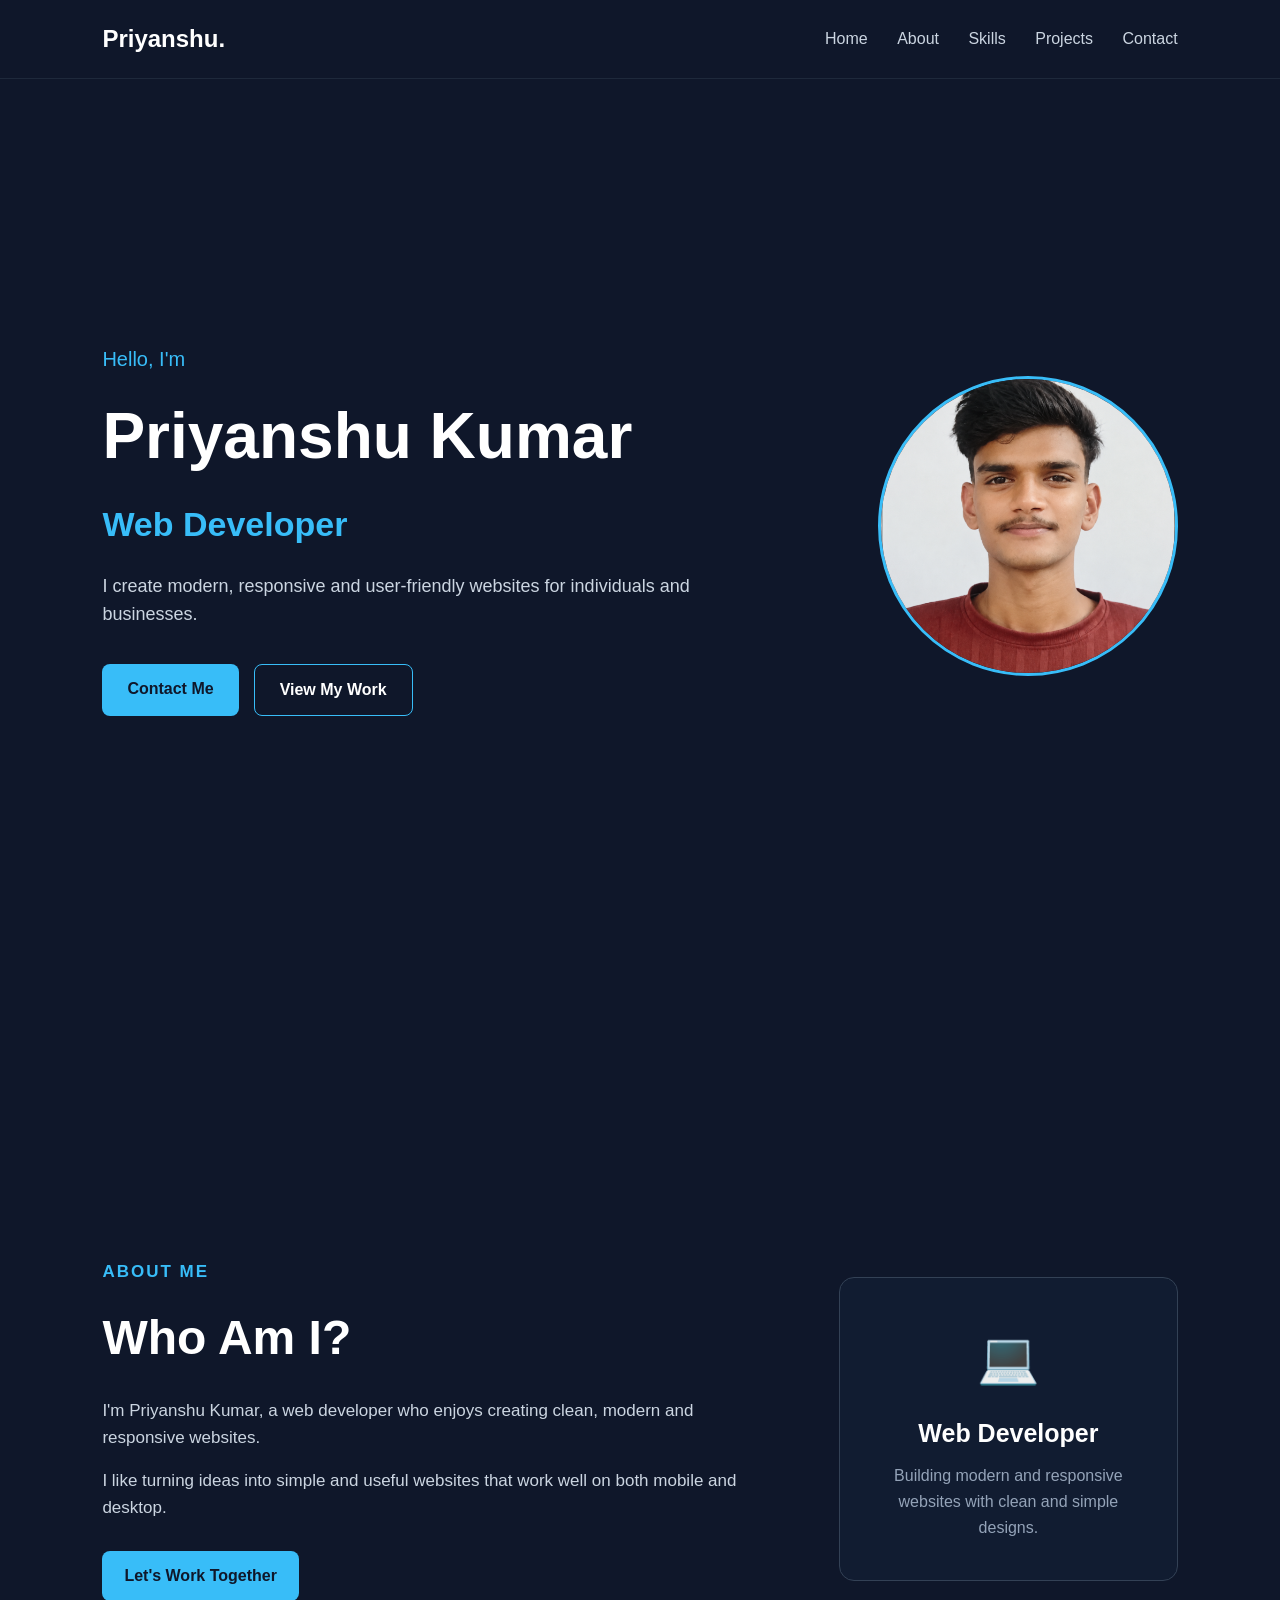
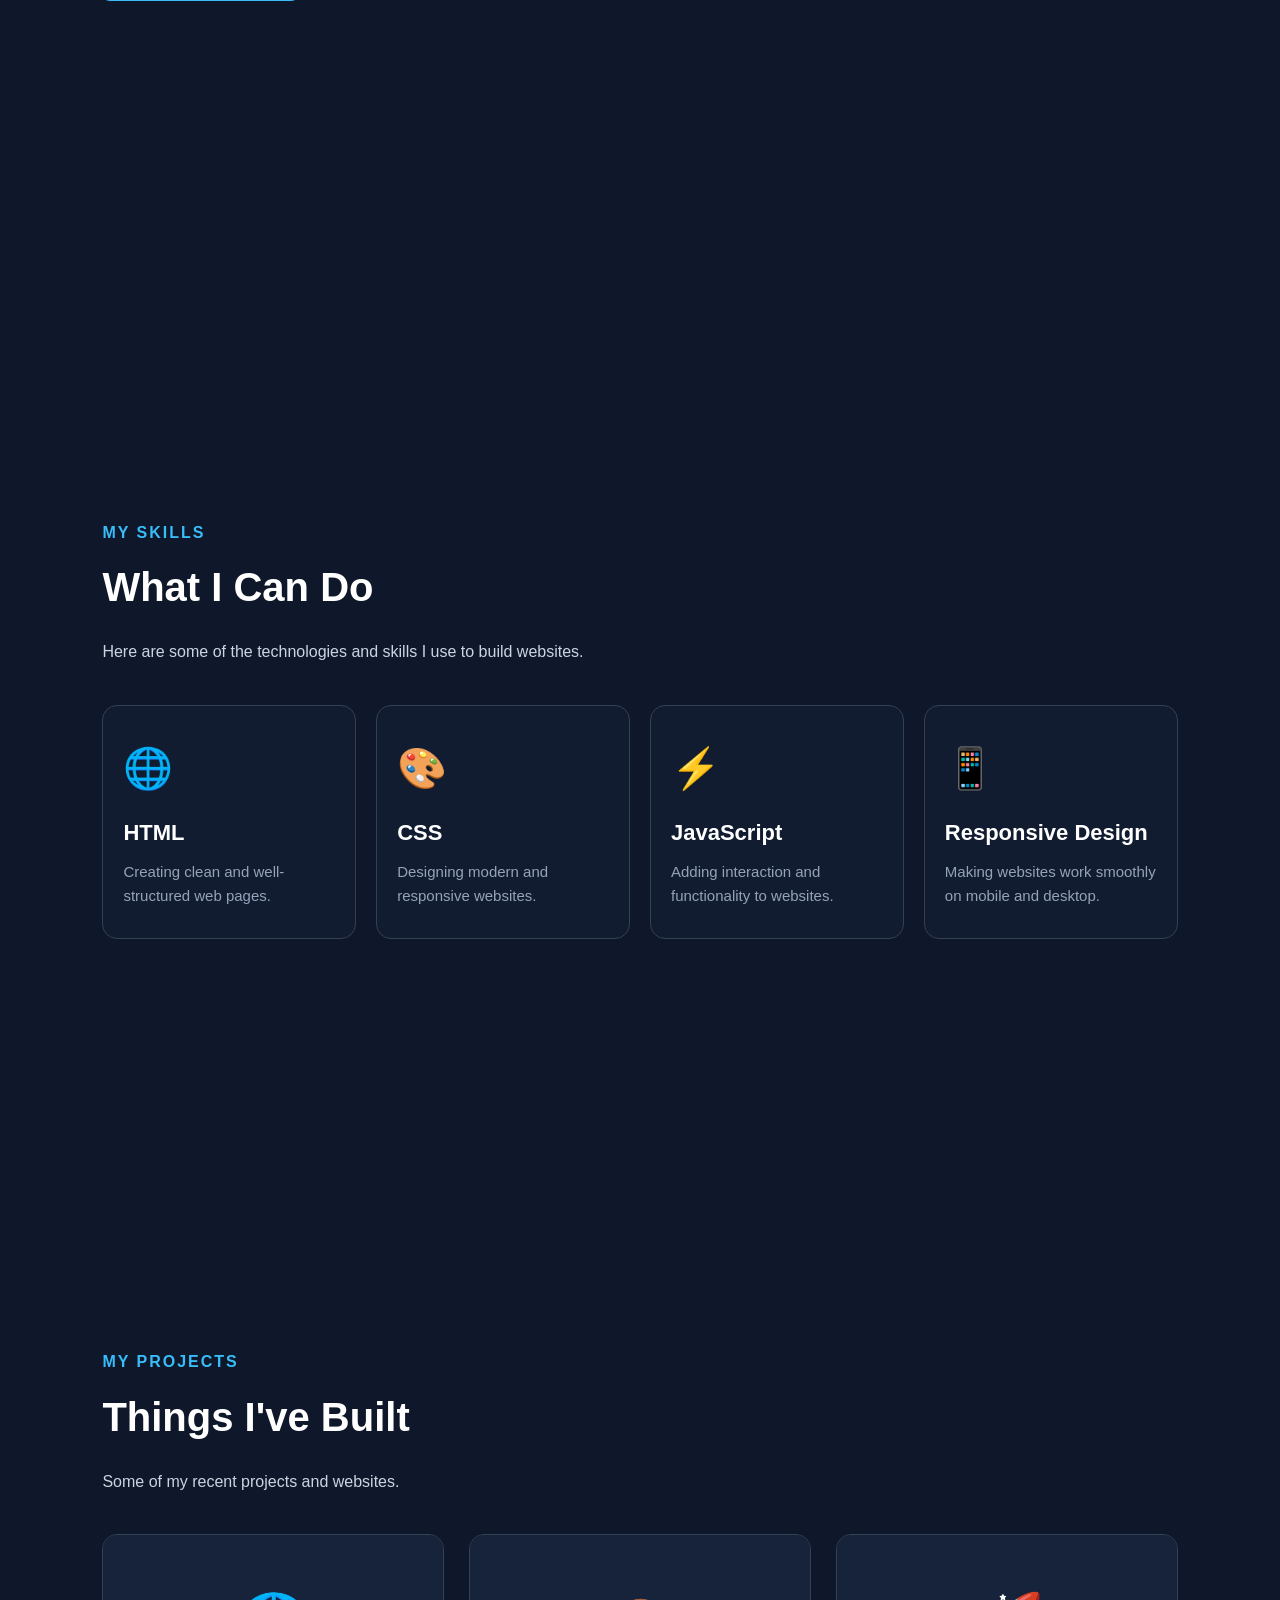
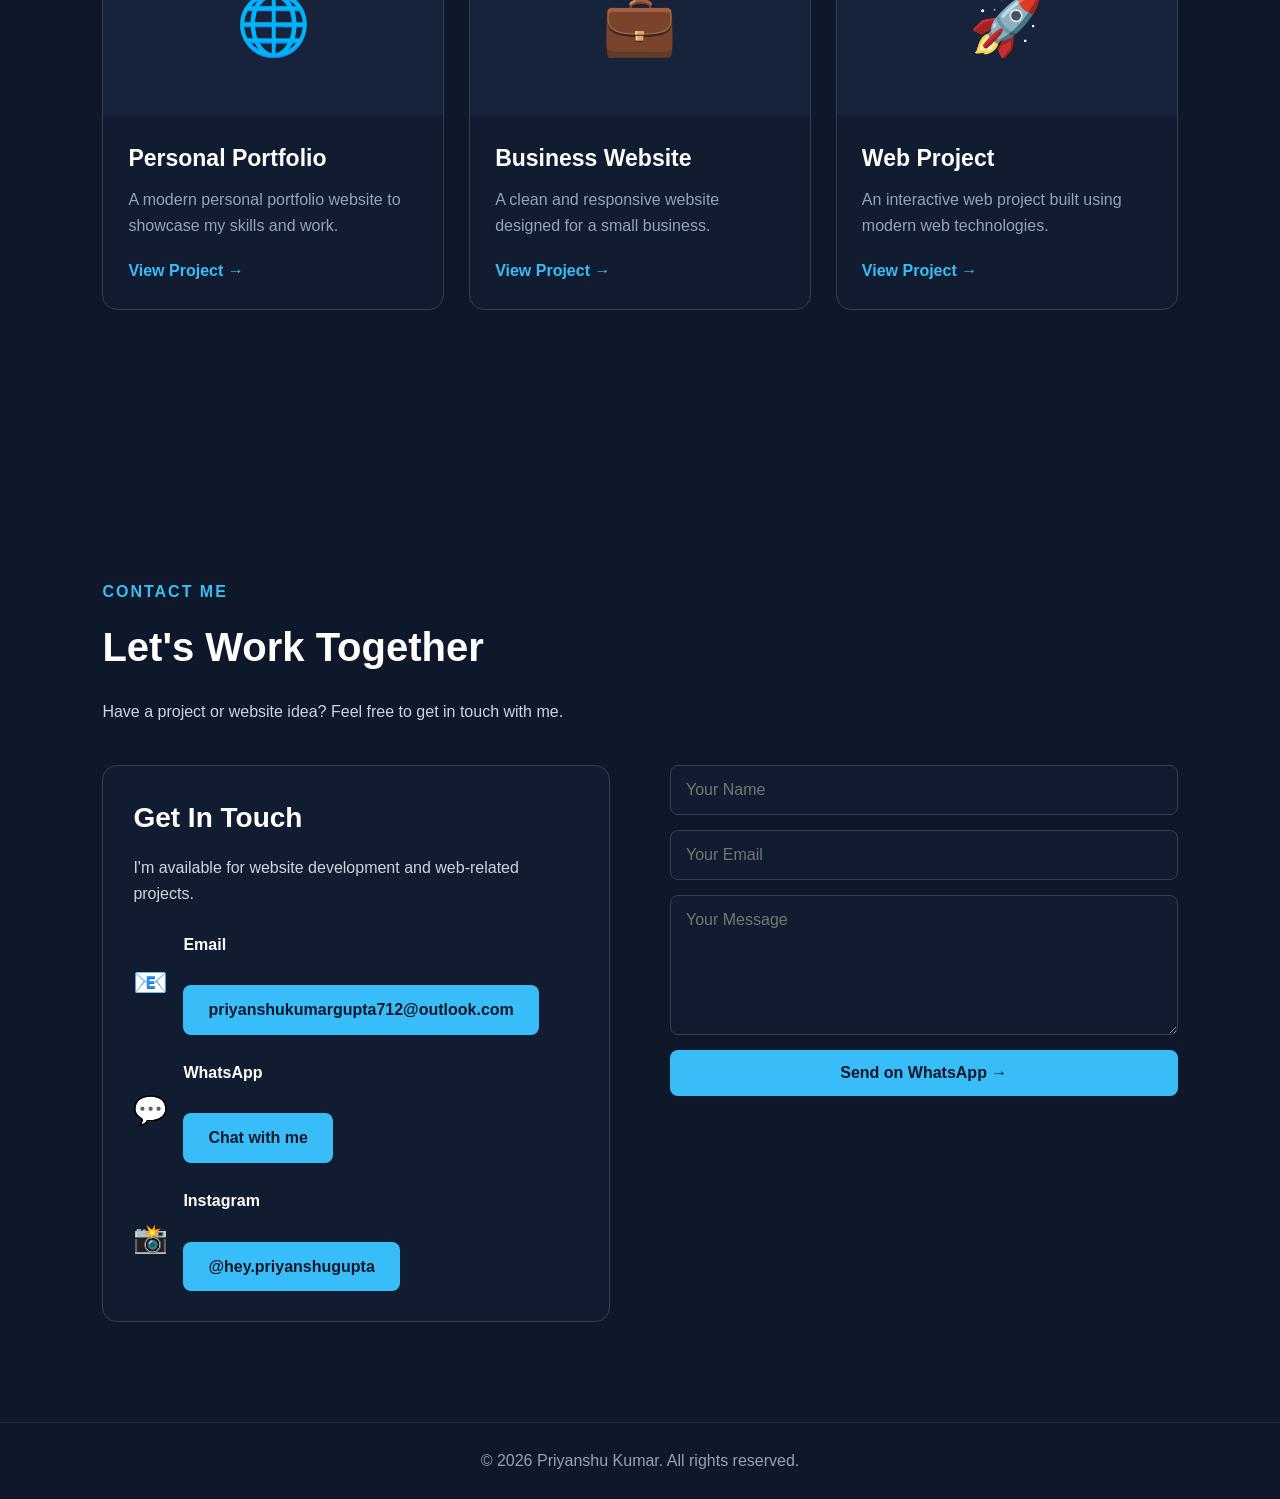
==== index.html @ 651ad08e "Add files via upload" ====
<!DOCTYPE html>
<html lang="en">
<head>
    <meta charset="UTF-8">
    <meta name="viewport" content="width=device-width, initial-scale=1.0">
    <title>Priyanshu Kumar | Web Developer</title>
    <link rel="stylesheet" href="style.css">
</head>

<body>

  <header>
    <nav>
        <h2>Priyanshu.</h2>

        <div>
            <a href="#home">Home</a>
            <a href="#about">About</a>
            <a href="#skills">Skills</a>
            <a href="#projects">Projects</a>
            <a href="#contact">Contact</a>
        </div>
    </nav>
</header>

<main>

   <section id="home">

    <div class="home-content">

        <p class="intro">Hello, I'm</p>

        <h1>Priyanshu Kumar</h1>

        <h2>Web Developer</h2>

        <p class="description">
            I create modern, responsive and user-friendly websites
            for individuals and businesses.
        </p>

        <div class="home-buttons">
            <a href="#contact">Contact Me</a>
            <a href="#projects" class="secondary-btn">View My Work</a>
        </div>

    </div>

    <div class="home-photo">
    <img src="assets/profile.jpg" alt="Priyanshu Kumar">
</div>

</section>

<section id="about">

    <div class="about-content">

        <div class="about-text">
            <p class="section-tag">ABOUT ME</p>

            <h2>Who Am I?</h2>

            <p>
                I'm Priyanshu Kumar, a web developer who enjoys
                creating clean, modern and responsive websites.
            </p>

            <p>
                I like turning ideas into simple and useful
                websites that work well on both mobile and desktop.
            </p>

            <a href="#contact" class="about-btn">Let's Work Together</a>
        </div>


        <div class="about-card">

            <div class="card-icon">💻</div>

            <h3>Web Developer</h3>

            <p>
                Building modern and responsive websites
                with clean and simple designs.
            </p>

        </div>

    </div>

</section>

  <section id="skills">

    <p class="section-tag">MY SKILLS</p>

    <h2>What I Can Do</h2>

    <p class="skills-intro">
        Here are some of the technologies and skills
        I use to build websites.
    </p>

    <div class="skills-container">

        <div class="skill-card">
            <div class="skill-icon">🌐</div>
            <h3>HTML</h3>
            <p>Creating clean and well-structured web pages.</p>
        </div>

        <div class="skill-card">
            <div class="skill-icon">🎨</div>
            <h3>CSS</h3>
            <p>Designing modern and responsive websites.</p>
        </div>

        <div class="skill-card">
            <div class="skill-icon">⚡</div>
            <h3>JavaScript</h3>
            <p>Adding interaction and functionality to websites.</p>
        </div>

        <div class="skill-card">
            <div class="skill-icon">📱</div>
            <h3>Responsive Design</h3>
            <p>Making websites work smoothly on mobile and desktop.</p>
        </div>

    </div>

</section>


   <section id="projects">

    <p class="section-tag">MY PROJECTS</p>

    <h2>Things I've Built</h2>

    <p class="projects-intro">
        Some of my recent projects and websites.
    </p>

    <div class="projects-container">

        <div class="project-card">

            <div class="project-image">
                🌐
            </div>

            <div class="project-content">
                <h3>Personal Portfolio</h3>

                <p>
                    A modern personal portfolio website
                    to showcase my skills and work.
                </p>

                <a href="#" class="project-link">
                    View Project →
                </a>
            </div>

        </div>


        <div class="project-card">

            <div class="project-image">
                💼
            </div>

            <div class="project-content">
                <h3>Business Website</h3>

                <p>
                    A clean and responsive website
                    designed for a small business.
                </p>

                <a href="#" class="project-link">
                    View Project →
                </a>
            </div>

        </div>


        <div class="project-card">

            <div class="project-image">
                🚀
            </div>

            <div class="project-content">
                <h3>Web Project</h3>

                <p>
                    An interactive web project built
                    using modern web technologies.
                </p>

                <a href="#" class="project-link">
                    View Project →
                </a>
            </div>

        </div>

    </div>

</section>


  <section id="contact">

    <p class="section-tag">CONTACT ME</p>

    <h2>Let's Work Together</h2>

    <p class="contact-intro">
        Have a project or website idea?
        Feel free to get in touch with me.
    </p>

    <div class="contact-container">

        <div class="contact-info">

            <h3>Get In Touch</h3>

            <p>
                I'm available for website development
                and web-related projects.
            </p>

           

          <div class="contact-item">
    <span>📧</span>

    <div>
        <strong>Email</strong>

        <a href="mailto:priyanshukumargupta712@outlook.com">
            priyanshukumargupta712@outlook.com
        </a>
    </div>
</div>


<div class="contact-item">
    <span>💬</span>

    <div>
        <strong>WhatsApp</strong>

        <a href="https://wa.me/919142686191" target="_blank">
            Chat with me
        </a>
    </div>
</div>


<div class="contact-item">
    <span>📸</span>

    <div>
        <strong>Instagram</strong>

        <a href="https://instagram.com/hey.priyanshugupta" target="_blank">
            @hey.priyanshugupta
        </a>
    </div>
</div>

        </div>

<form class="contact-form" id="contactForm">

    <input
        type="text"
        id="name"
        placeholder="Your Name"
        required
    >

    <input
        type="email"
        id="email"
        placeholder="Your Email"
        required
    >

    <textarea
        id="message"
        placeholder="Your Message"
        rows="6"
        required
    ></textarea>

    <button type="submit">
        Send on WhatsApp →
    </button>

</form>

    </div>

</section>

</main>

<footer>
    <p>© 2026 Priyanshu Kumar. All rights reserved.</p>
</footer>


<script src="script.js"></script>


</body>
</html>
---- style.css ----
* {
    margin: 0;
    padding: 0;
    box-sizing: border-box;
}

html {
    scroll-behavior: smooth;
}

body {
    font-family: Arial, sans-serif;
    background: #0f172a;
    color: white;
    line-height: 1.6;
     overflow-x: hidden;
}
header {
    padding: 20px 8%;
    border-bottom: 1px solid #1e293b;
    position: sticky;
    top: 0;
    z-index: 1000;
    background: #0f172a;
}

nav {
    display: flex;
    justify-content: space-between;
    align-items: center;
}

nav h2 {
    font-size: 24px;
}

nav a {
    color: #cbd5e1;
    text-decoration: none;
    margin-left: 25px;
    transition: 0.3s;
    font-weight: 500;
}

nav a:hover {
    color: #38bdf8;
}

nav a:hover {
    color: #38bdf8;
}

section {
    min-height: 100vh;
    padding: 100px 8%;
    display: flex;
    flex-direction: column;
    justify-content: center;
}

#home h1 {
    font-size: 60px;
    margin: 10px 0;
}

#home h2 {
    color: #38bdf8;
    font-size: 32px;
}

#home a,
#contact a {
    display: inline-block;
    margin-top: 25px;
    padding: 12px 25px;
    background: #38bdf8;
    color: #0f172a;
    text-decoration: none;
    border-radius: 8px;
    font-weight: bold;
    width: fit-content;
}

section h2 {
    font-size: 40px;
    margin-bottom: 20px;
}

section p {
    max-width: 650px;
    color: #cbd5e1;
}

footer {
    text-align: center;
    padding: 25px;
    border-top: 1px solid #1e293b;
    color: #94a3b8;
}

.home-content {
    max-width: 750px;
}

.intro {
    font-size: 20px;
    color: #38bdf8;
}

#home h1 {
    font-size: 64px;
    margin: 10px 0;
}

#home h2 {
    font-size: 34px;
    color: #38bdf8;
    margin-bottom: 20px;
}

.description {
    font-size: 18px;
    margin-bottom: 10px;
}

.home-buttons {
    display: flex;
    gap: 15px;
    flex-wrap: wrap;
}

.secondary-btn {
    background: transparent !important;
    color: white !important;
    border: 1px solid #38bdf8;
}

.secondary-btn:hover {
    background: #38bdf8 !important;
    color: #0f172a !important;
}

.about-content {
    display: grid;
    grid-template-columns: 2fr 1fr;
    gap: 60px;
    align-items: center;
}

.section-tag {
    color: #38bdf8;
    font-weight: bold;
    letter-spacing: 2px;
    margin-bottom: 10px;
}

.about-text h2 {
    font-size: 48px;
    margin-bottom: 20px;
}

.about-text p {
    font-size: 17px;
    margin-bottom: 15px;
}

.about-btn {
    display: inline-block;
    margin-top: 15px;
    padding: 12px 22px;
    background: #38bdf8;
    color: #0f172a;
    text-decoration: none;
    border-radius: 8px;
    font-weight: bold;
}

.about-card {
    padding: 40px 30px;
    border: 1px solid #334155;
    border-radius: 15px;
    background: #111c31;
    text-align: center;
}

.card-icon {
    font-size: 50px;
    margin-bottom: 15px;
}

.about-card h3 {
    font-size: 25px;
    margin-bottom: 10px;
}

.about-card p {
    color: #94a3b8;
}

.skills-intro {
    margin-bottom: 40px;
}

.skills-container {
    display: grid;
    grid-template-columns: repeat(4, 1fr);
    gap: 20px;
}

.skill-card {
    padding: 30px 20px;
    background: #111c31;
    border: 1px solid #334155;
    border-radius: 15px;
    transition: 0.3s;
}

.skill-card:hover {
    transform: translateY(-8px);
    border-color: #38bdf8;
}

.skill-icon {
    font-size: 40px;
    margin-bottom: 15px;
}

.skill-card h3 {
    font-size: 22px;
    margin-bottom: 10px;
}

.skill-card p {
    color: #94a3b8;
    font-size: 15px;
}

.projects-intro {
    margin-bottom: 40px;
}

.projects-container {
    display: grid;
    grid-template-columns: repeat(3, 1fr);
    gap: 25px;
}

.project-card {
    background: #111c31;
    border: 1px solid #334155;
    border-radius: 15px;
    overflow: hidden;
    transition: 0.3s;
}

.project-card:hover {
    transform: translateY(-8px);
    border-color: #38bdf8;
}

.project-image {
    height: 180px;
    display: flex;
    align-items: center;
    justify-content: center;
    background: #17233a;
    font-size: 60px;
}

.project-content {
    padding: 25px;
}

.project-content h3 {
    font-size: 23px;
    margin-bottom: 10px;
}

.project-content p {
    color: #94a3b8;
    margin-bottom: 20px;
}

.project-link {
    color: #38bdf8;
    text-decoration: none;
    font-weight: bold;
}

.project-link:hover {
    text-decoration: underline;
}

.contact-intro {
    margin-bottom: 40px;
}

.contact-container {
    display: grid;
    grid-template-columns: 1fr 1fr;
    gap: 60px;
    align-items: start;
}

.contact-info {
    padding: 30px;
    background: #111c31;
    border: 1px solid #334155;
    border-radius: 15px;
}

.contact-info h3 {
    font-size: 28px;
    margin-bottom: 15px;
}

.contact-item {
    display: flex;
    align-items: center;
    gap: 15px;
    margin-top: 25px;
}

.contact-item span {
    font-size: 28px;
}

.contact-item strong {
    display: block;
    margin-bottom: 3px;
}

.contact-item p {
    color: #94a3b8;
}

.contact-form {
    display: flex;
    flex-direction: column;
    gap: 15px;
}

.contact-form input,
.contact-form textarea {
    width: 100%;
    padding: 15px;
    border: 1px solid #334155;
    border-radius: 8px;
    background: #111c31;
    color: white;
    font-size: 16px;
    outline: none;
    font-family: inherit;
}

.contact-form input:focus,
.contact-form textarea:focus {
    border-color: #38bdf8;
}

.contact-form textarea {
    resize: vertical;
}

.contact-form button {
    padding: 14px;
    border: none;
    border-radius: 8px;
    background: #38bdf8;
    color: #0f172a;
    font-size: 16px;
    font-weight: bold;
    cursor: pointer;
}

.contact-form button:hover {
    opacity: 0.85;
}

#home {
    flex-direction: row;
    align-items: center;
    justify-content: space-between;
    gap: 50px;
}

.home-content {
    flex: 1;
}

.home-photo {
    flex: 0 0 300px;
}

.home-photo img {
    width: 300px;
    height: 300px;
    object-fit: cover;
    border-radius: 50%;
    border: 3px solid #38bdf8;
}


.contact-item a {
    color: #38bdf8;
    text-decoration: none;
    transition: 0.3s;
}

.contact-item a:hover {
    text-decoration: underline;
}

.contact-item a {
    display: inline-block;
    margin-top: 3px;
}

.contact-item a:hover {
    transform: translateX(3px);
}






/* Mobile Responsive */

@media (max-width: 768px) {

    /* Header */
    header {
        padding: 15px 20px;
    }

    nav {
        flex-direction: column;
        gap: 15px;
    }

    nav h2 {
        font-size: 22px;
    }

    nav div {
        display: flex;
        flex-wrap: wrap;
        justify-content: center;
        gap: 10px 18px;
    }

    nav a {
        margin-left: 0;
        font-size: 14px;
    }


    /* All Sections */
    section {
        min-height: auto;
        padding: 70px 20px;
    }


    /* Home */
    #home {
        min-height: calc(100vh - 100px);
        flex-direction: column-reverse;
        justify-content: center;
        text-align: center;
        gap: 35px;
    }

    .home-content {
        width: 100%;
    }

    .home-photo {
        flex: none;
    }

    .home-photo img {
        width: 190px;
        height: 190px;
    }

    #home h1 {
        font-size: 40px;
        line-height: 1.15;
        margin: 10px 0;
    }

    #home h2 {
        font-size: 26px;
        margin-bottom: 15px;
    }

    .intro {
        font-size: 17px;
    }

    .description {
        font-size: 16px;
    }

    .home-buttons {
        justify-content: center;
        gap: 10px;
    }

    #home a {
        padding: 11px 18px;
        font-size: 14px;
    }


    /* About */
    .about-content {
        grid-template-columns: 1fr;
        gap: 35px;
    }

    .about-text h2 {
        font-size: 36px;
    }

    .about-text p {
        font-size: 16px;
    }

    .about-card {
        padding: 30px 20px;
    }


    /* Skills */
    .skills-container {
        grid-template-columns: 1fr 1fr;
        gap: 12px;
    }

    .skill-card {
        padding: 22px 15px;
    }

    .skill-icon {
        font-size: 32px;
    }

    .skill-card h3 {
        font-size: 18px;
    }

    .skill-card p {
        font-size: 14px;
    }


    /* Projects */
    .projects-container {
        grid-template-columns: 1fr;
        gap: 20px;
    }

    .project-image {
        height: 150px;
    }

    .project-content {
        padding: 20px;
    }


    /* Contact */
    .contact-container {
        grid-template-columns: 1fr;
        gap: 30px;
    }

    .contact-info {
        padding: 25px 20px;
    }

    .contact-form input,
    .contact-form textarea {
        font-size: 16px;
    }


    /* Headings */
    section h2 {
        font-size: 36px;
    }


    /* Footer */
    footer {
        padding: 20px;
        font-size: 14px;
    }

}

/* FINAL MOBILE WIDTH FIX */

html,
body {
    width: 100%;
    max-width: 100%;
    overflow-x: hidden;
}

* {
    max-width: 100%;
}

img {
    max-width: 100%;
    height: auto;
}

@media (max-width: 768px) {

    section {
        width: 100%;
        max-width: 100%;
        overflow: hidden;
    }

    .home-content,
    .about-content,
    .skills-container,
    .projects-container,
    .contact-container,
    .contact-form,
    .contact-info {
        width: 100%;
        max-width: 100%;
        min-width: 0;
    }

    .home-photo {
        max-width: 100%;
    }

    .home-photo img {
        max-width: 190px;
    }

    .project-card,
    .skill-card,
    .about-card {
        min-width: 0;
        max-width: 100%;
    }

    .contact-item {
        min-width: 0;
        max-width: 100%;
    }

    .contact-item a {
        overflow-wrap: anywhere;
        word-break: break-word;
    }

}

.contact-item {
    overflow: hidden;
}

.contact-item a {
    max-width: 100%;
    overflow-wrap: anywhere;
    word-break: break-word;
}
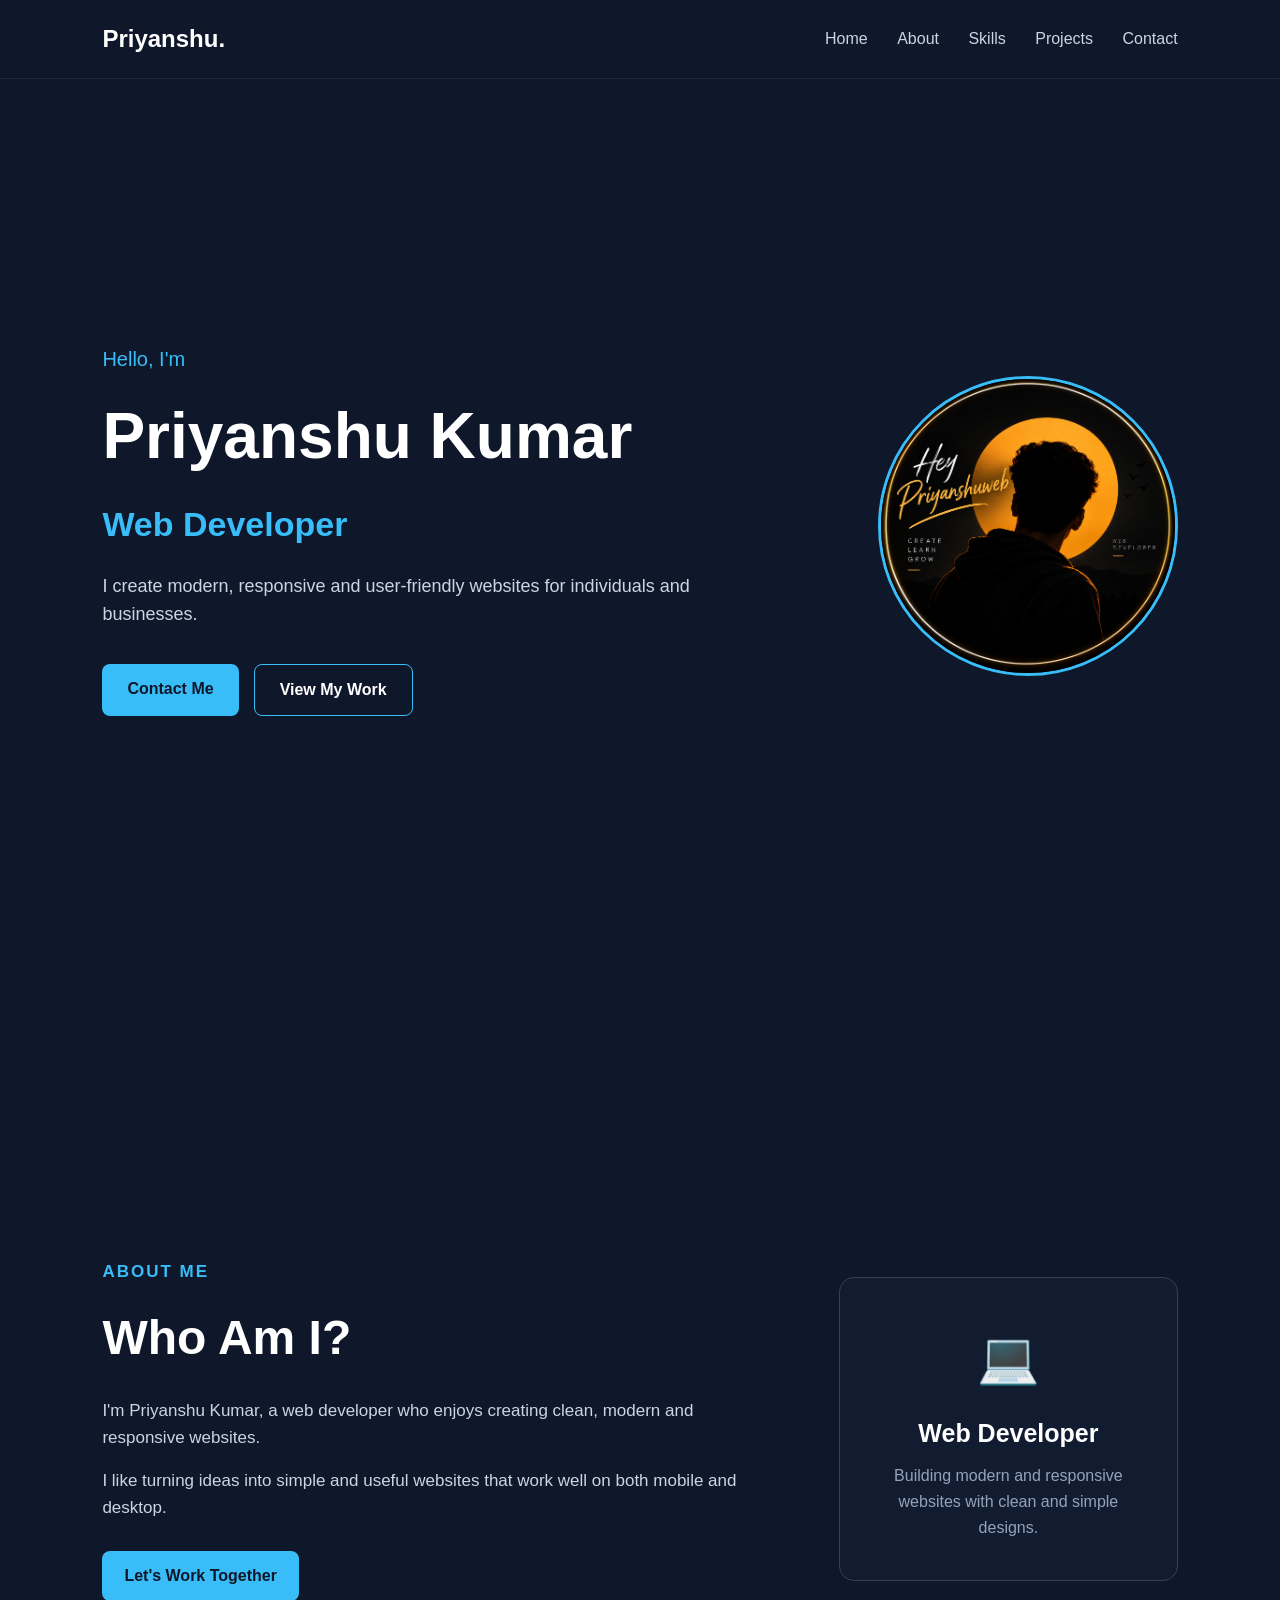
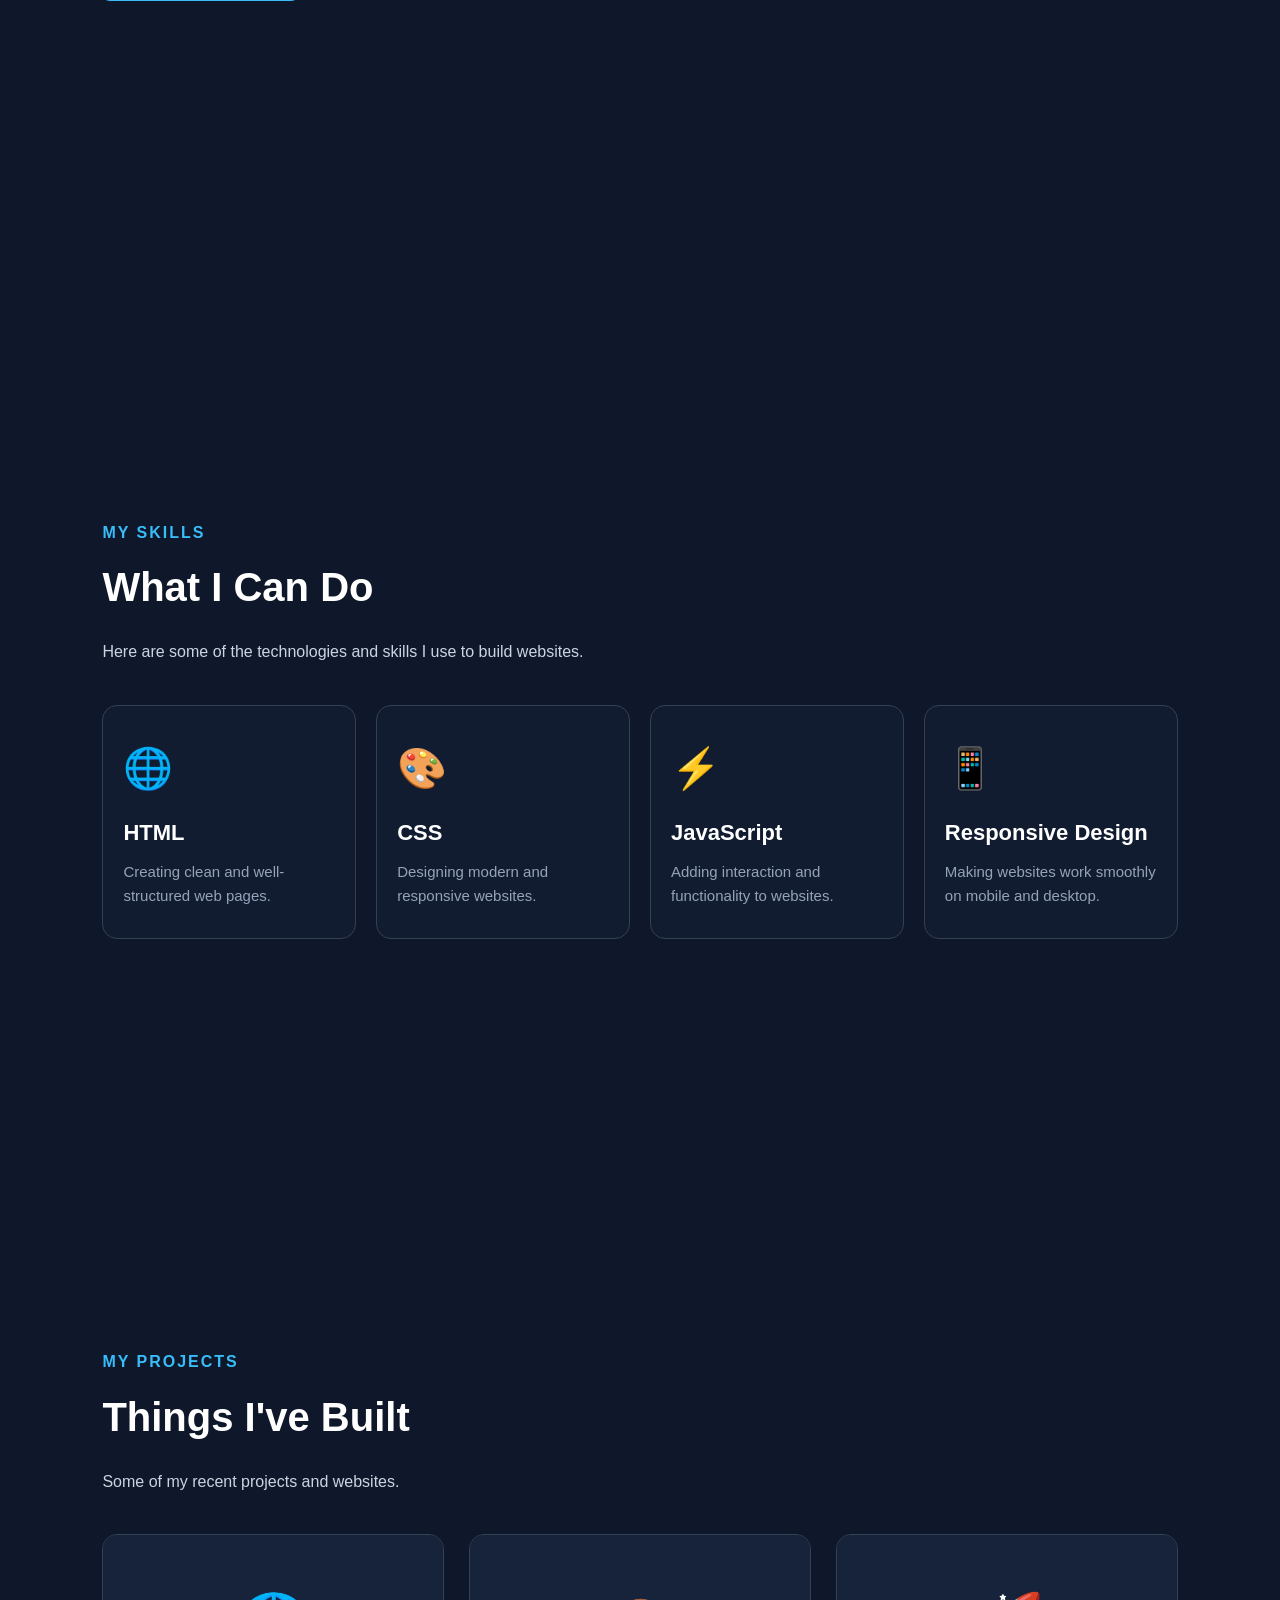
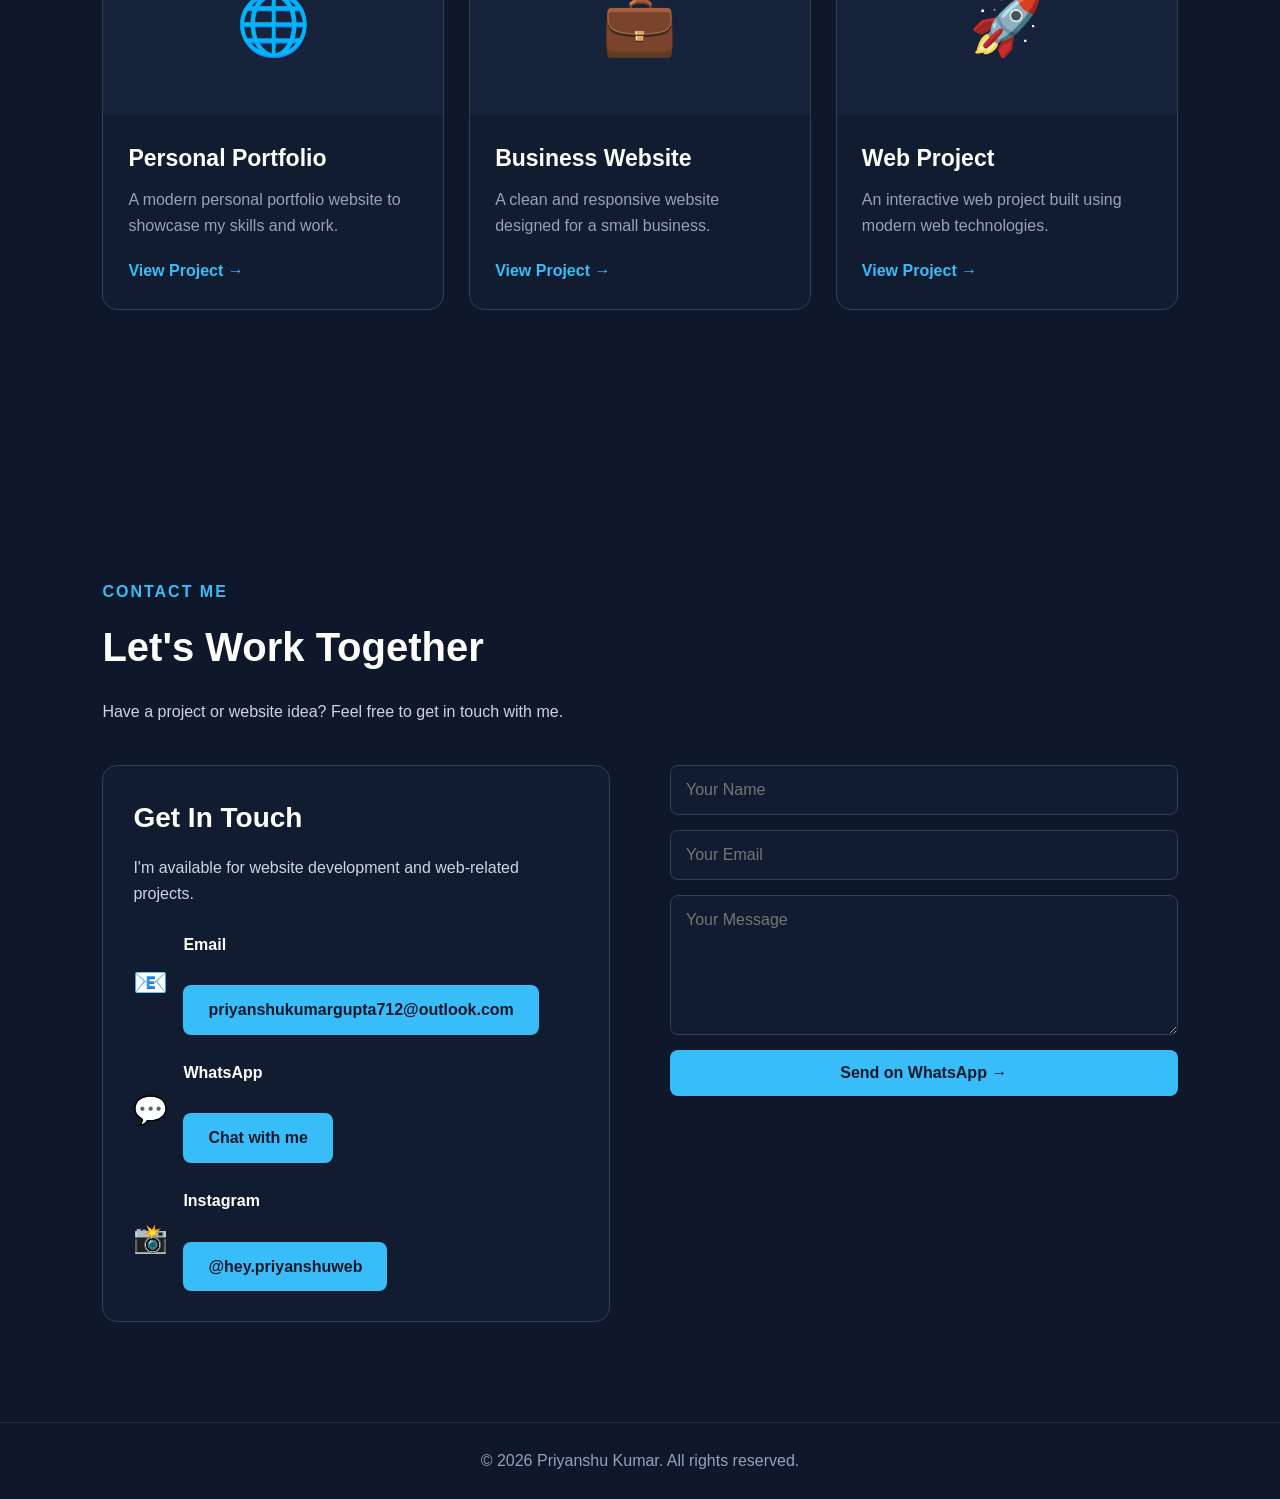
==== commit 0ad9a01f: "Add files via upload" ====
--- a/index.html
+++ b/index.html
@@ -205,7 +205,7 @@
                     using modern web technologies.
                 </p>
 
-                <a href="#" class="project-link">
+                <a href="https://heypriyanshuweb.github.io/HappyBirthdayLove/" class="project-link" target="_blank">
                     View Project →
                 </a>
             </div>
@@ -260,7 +260,7 @@
     <div>
         <strong>WhatsApp</strong>
 
-        <a href="https://wa.me/919142686191" target="_blank">
+        <a href="https://wa.me/918709397011" target="_blank">
             Chat with me
         </a>
     </div>
@@ -273,8 +273,8 @@
     <div>
         <strong>Instagram</strong>
 
-        <a href="https://instagram.com/hey.priyanshugupta" target="_blank">
-            @hey.priyanshugupta
+        <a href="https://instagram.com/hey.priyanshuweb" target="_blank">
+            @hey.priyanshuweb
         </a>
     </div>
 </div>
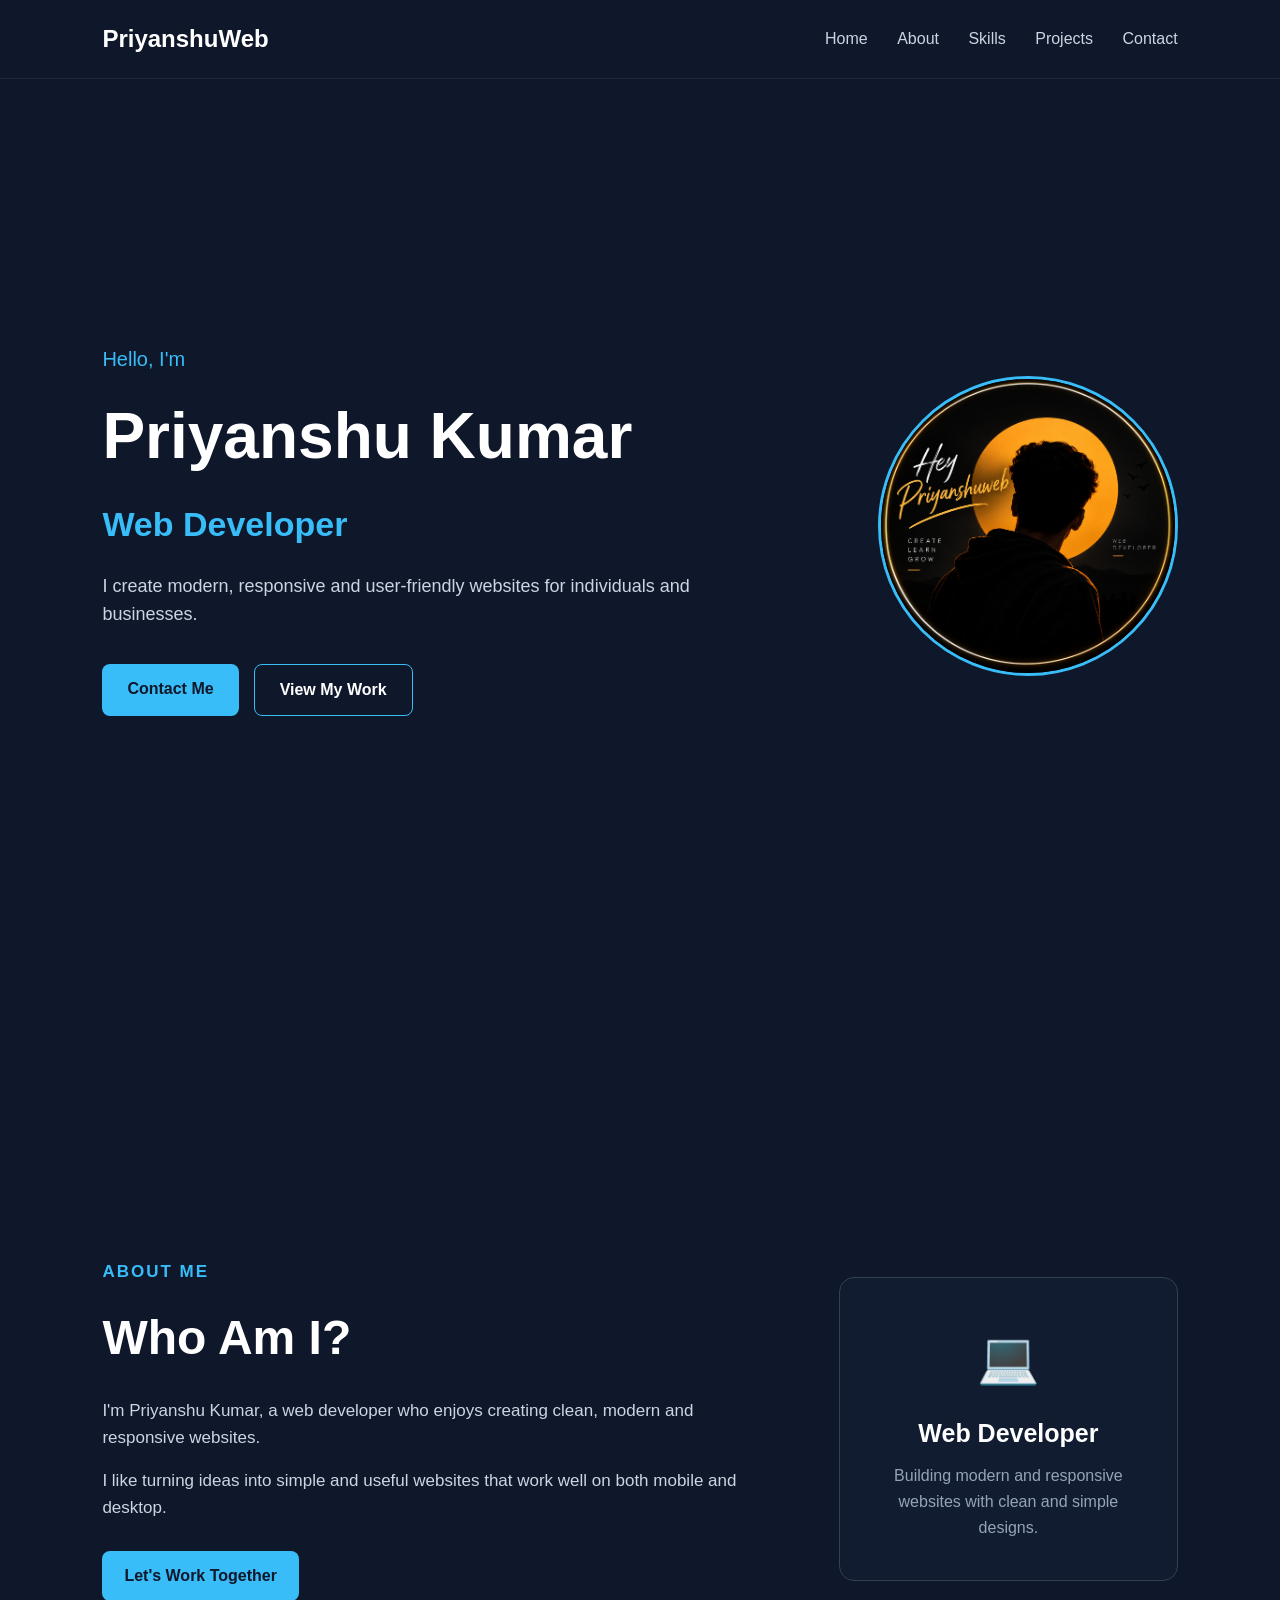
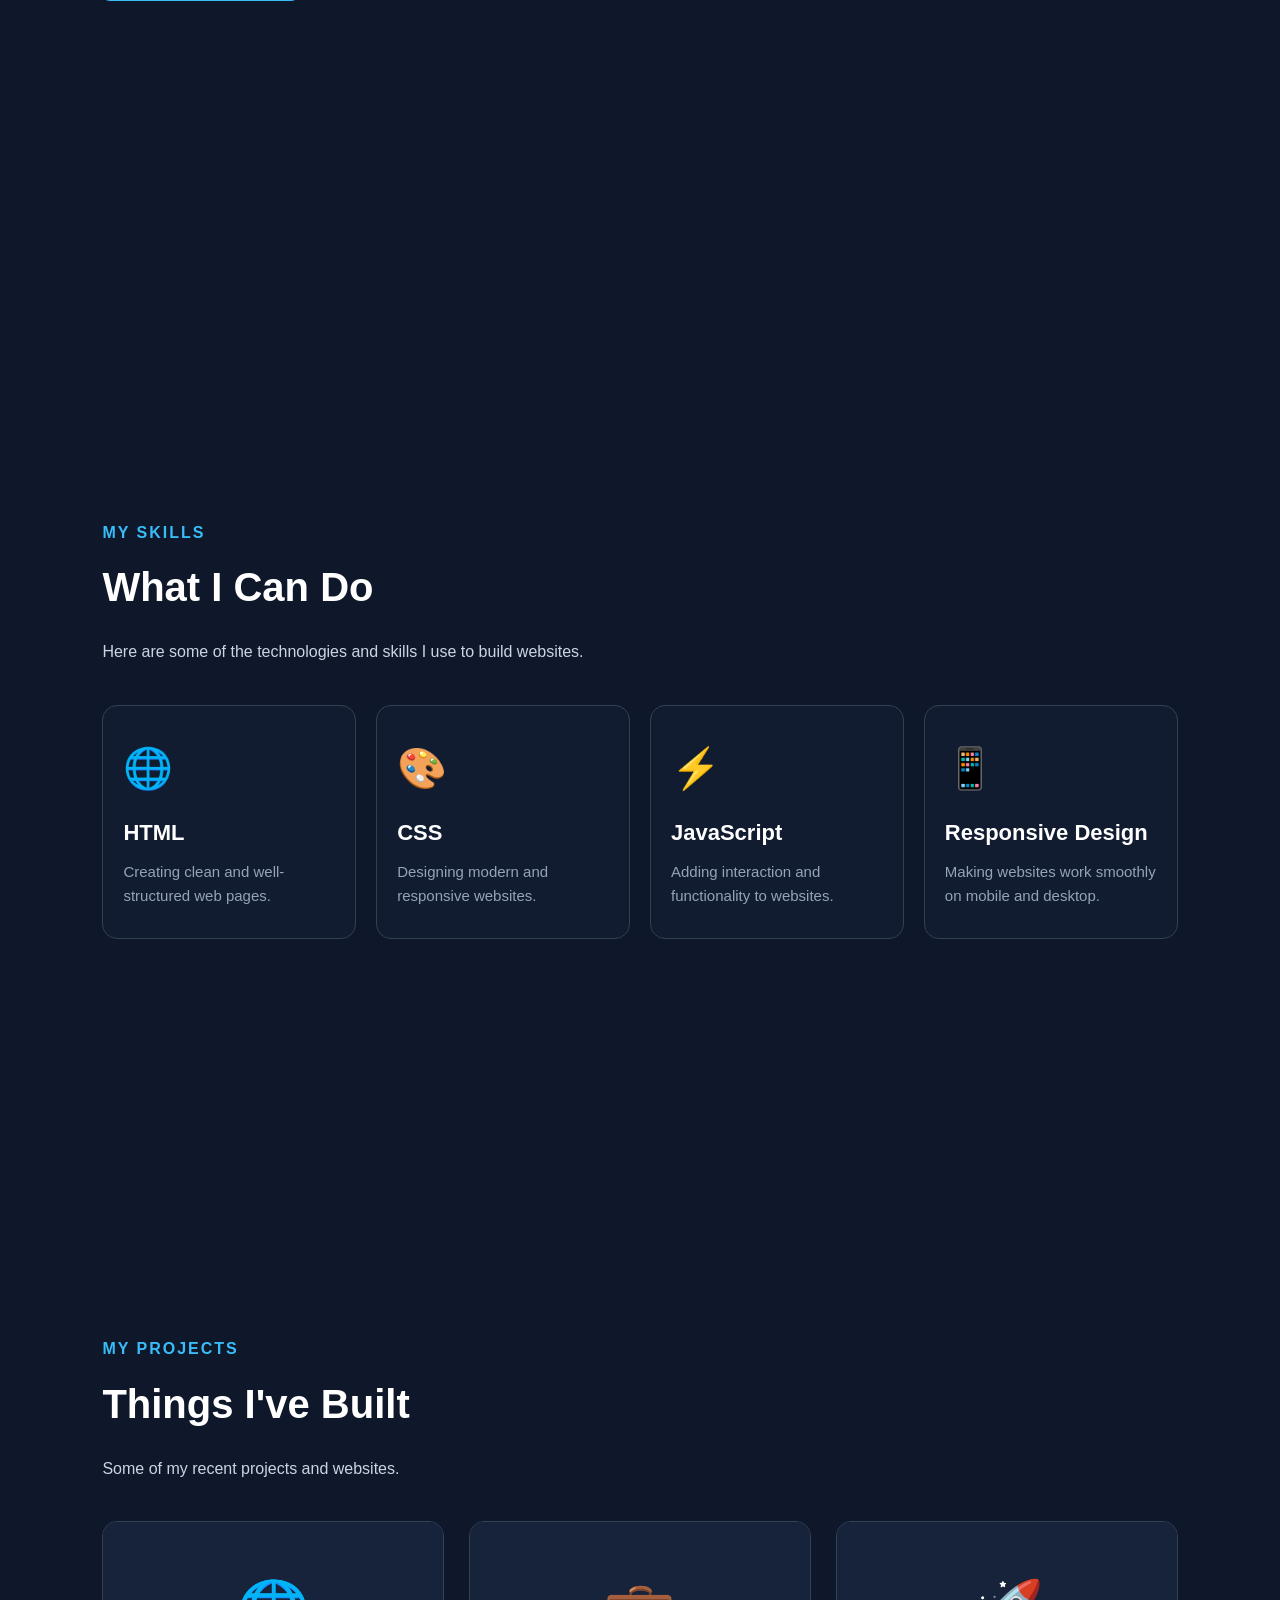
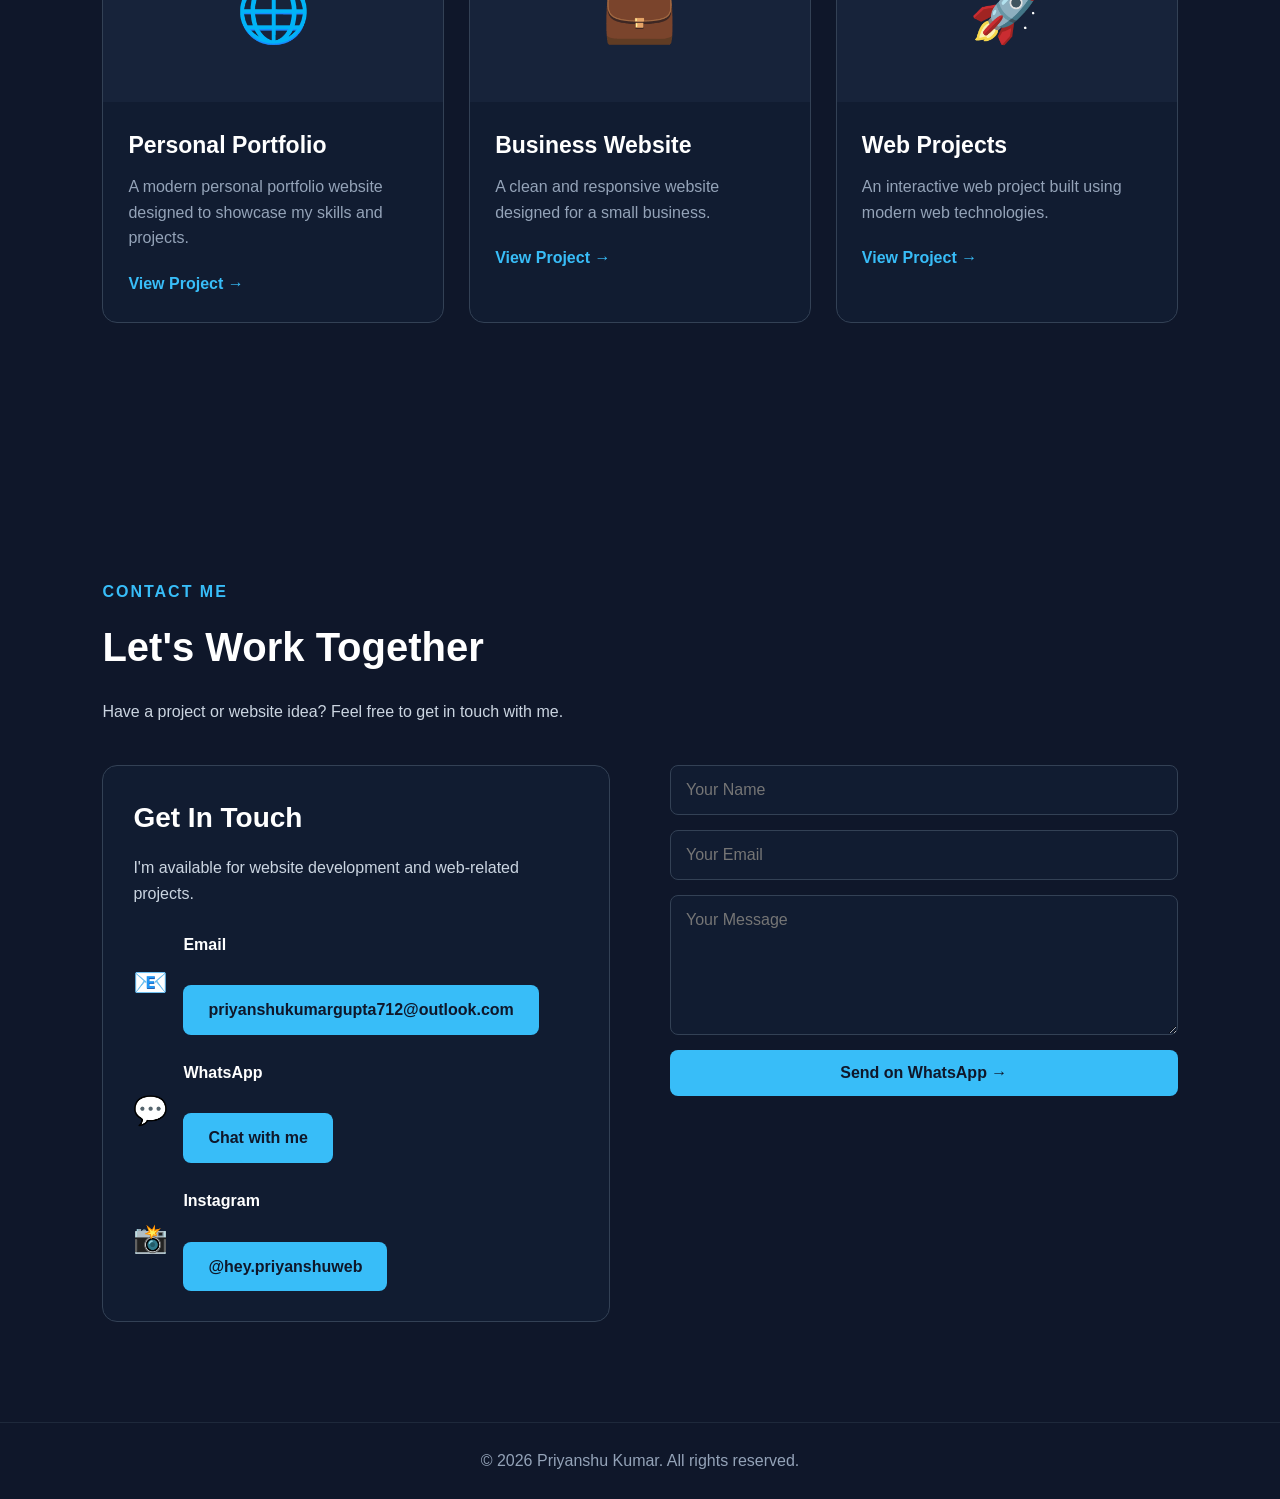
==== commit f1fa53a2: "Add files via upload" ====
--- a/index.html
+++ b/index.html
@@ -11,7 +11,7 @@
 
   <header>
     <nav>
-        <h2>Priyanshu.</h2>
+        <h2>PriyanshuWeb</h2>
 
         <div>
             <a href="#home">Home</a>
@@ -147,6 +147,8 @@
 
     <div class="projects-container">
 
+        <!-- Project 1 -->
+
         <div class="project-card">
 
             <div class="project-image">
@@ -154,20 +156,24 @@
             </div>
 
             <div class="project-content">
+
                 <h3>Personal Portfolio</h3>
 
                 <p>
                     A modern personal portfolio website
-                    to showcase my skills and work.
+                    designed to showcase my skills and projects.
                 </p>
 
-                <a href="#" class="project-link">
+                <a href="portfolio.html" class="project-link">
                     View Project →
                 </a>
-            </div>
-
-        </div>
-
+
+            </div>
+
+        </div>
+
+
+        <!-- Project 2 -->
 
         <div class="project-card">
 
@@ -176,20 +182,24 @@
             </div>
 
             <div class="project-content">
+
                 <h3>Business Website</h3>
 
                 <p>
-                    A clean and responsive website
-                    designed for a small business.
+                    A clean and responsive website designed
+                    for a small business.
                 </p>
 
-                <a href="#" class="project-link">
+                <a href="business.html" class="project-link">
                     View Project →
                 </a>
-            </div>
-
-        </div>
-
+
+            </div>
+
+        </div>
+
+
+        <!-- Project 3 -->
 
         <div class="project-card">
 
@@ -198,16 +208,17 @@
             </div>
 
             <div class="project-content">
-                <h3>Web Project</h3>
+
+                <h3> Web Projects</h3>
 
                 <p>
-                    An interactive web project built
-                    using modern web technologies.
+                    An interactive web project built using modern web technologies.
                 </p>
 
-                <a href="https://heypriyanshuweb.github.io/HappyBirthdayLove/" class="project-link" target="_blank">
+                <a href="webprojects.html" class="project-link">
                     View Project →
                 </a>
+
             </div>
 
         </div>
--- a/style.css
+++ b/style.css
@@ -675,4 +675,117 @@
     max-width: 100%;
     overflow-wrap: anywhere;
     word-break: break-word;
+}
+
+/* ============================= */
+/* PROJECTS PAGE */
+/* ============================= */
+
+#projects-page {
+    min-height: 100vh;
+    padding-top: 100px;
+}
+
+#projects-page h1 {
+    font-size: 56px;
+    margin-bottom: 20px;
+}
+
+.project-tech {
+    color: #38bdf8 !important;
+    font-size: 14px !important;
+    font-weight: bold;
+    margin-top: 15px;
+}
+
+#projects-page .project-link {
+    display: inline-block;
+    margin-top: 5px;
+}
+
+
+/* Mobile */
+
+@media (max-width: 768px) {
+
+    #projects-page {
+        padding-top: 60px;
+    }
+
+    #projects-page h1 {
+        font-size: 40px;
+    }
+
+    #projects-page .projects-intro {
+        font-size: 16px;
+    }
+
+}
+/* ============================= */
+/* INDIVIDUAL PROJECT PAGE */
+/* ============================= */
+
+.project-detail {
+    min-height: 100vh;
+    padding-top: 100px;
+}
+
+.project-detail h1 {
+    font-size: 56px;
+    margin: 10px 0 20px;
+}
+
+.project-detail-description {
+    font-size: 18px;
+    max-width: 700px;
+    color: #cbd5e1;
+    margin-bottom: 40px;
+}
+
+.project-detail-card {
+    max-width: 800px;
+    padding: 35px;
+    background: #111c31;
+    border: 1px solid #334155;
+    border-radius: 15px;
+}
+
+.project-detail-card h2 {
+    font-size: 30px;
+    margin-bottom: 15px;
+}
+
+.project-detail-card p {
+    margin-bottom: 20px;
+}
+
+.project-detail-card .project-tech {
+    color: #38bdf8 !important;
+}
+
+
+/* Mobile */
+
+@media (max-width: 768px) {
+
+    .project-detail {
+        padding-top: 60px;
+    }
+
+    .project-detail h1 {
+        font-size: 38px;
+    }
+
+    .project-detail-description {
+        font-size: 16px;
+    }
+
+    .project-detail-card {
+        padding: 25px 20px;
+    }
+
+    .project-detail-card h2 {
+        font-size: 26px;
+    }
+
 }
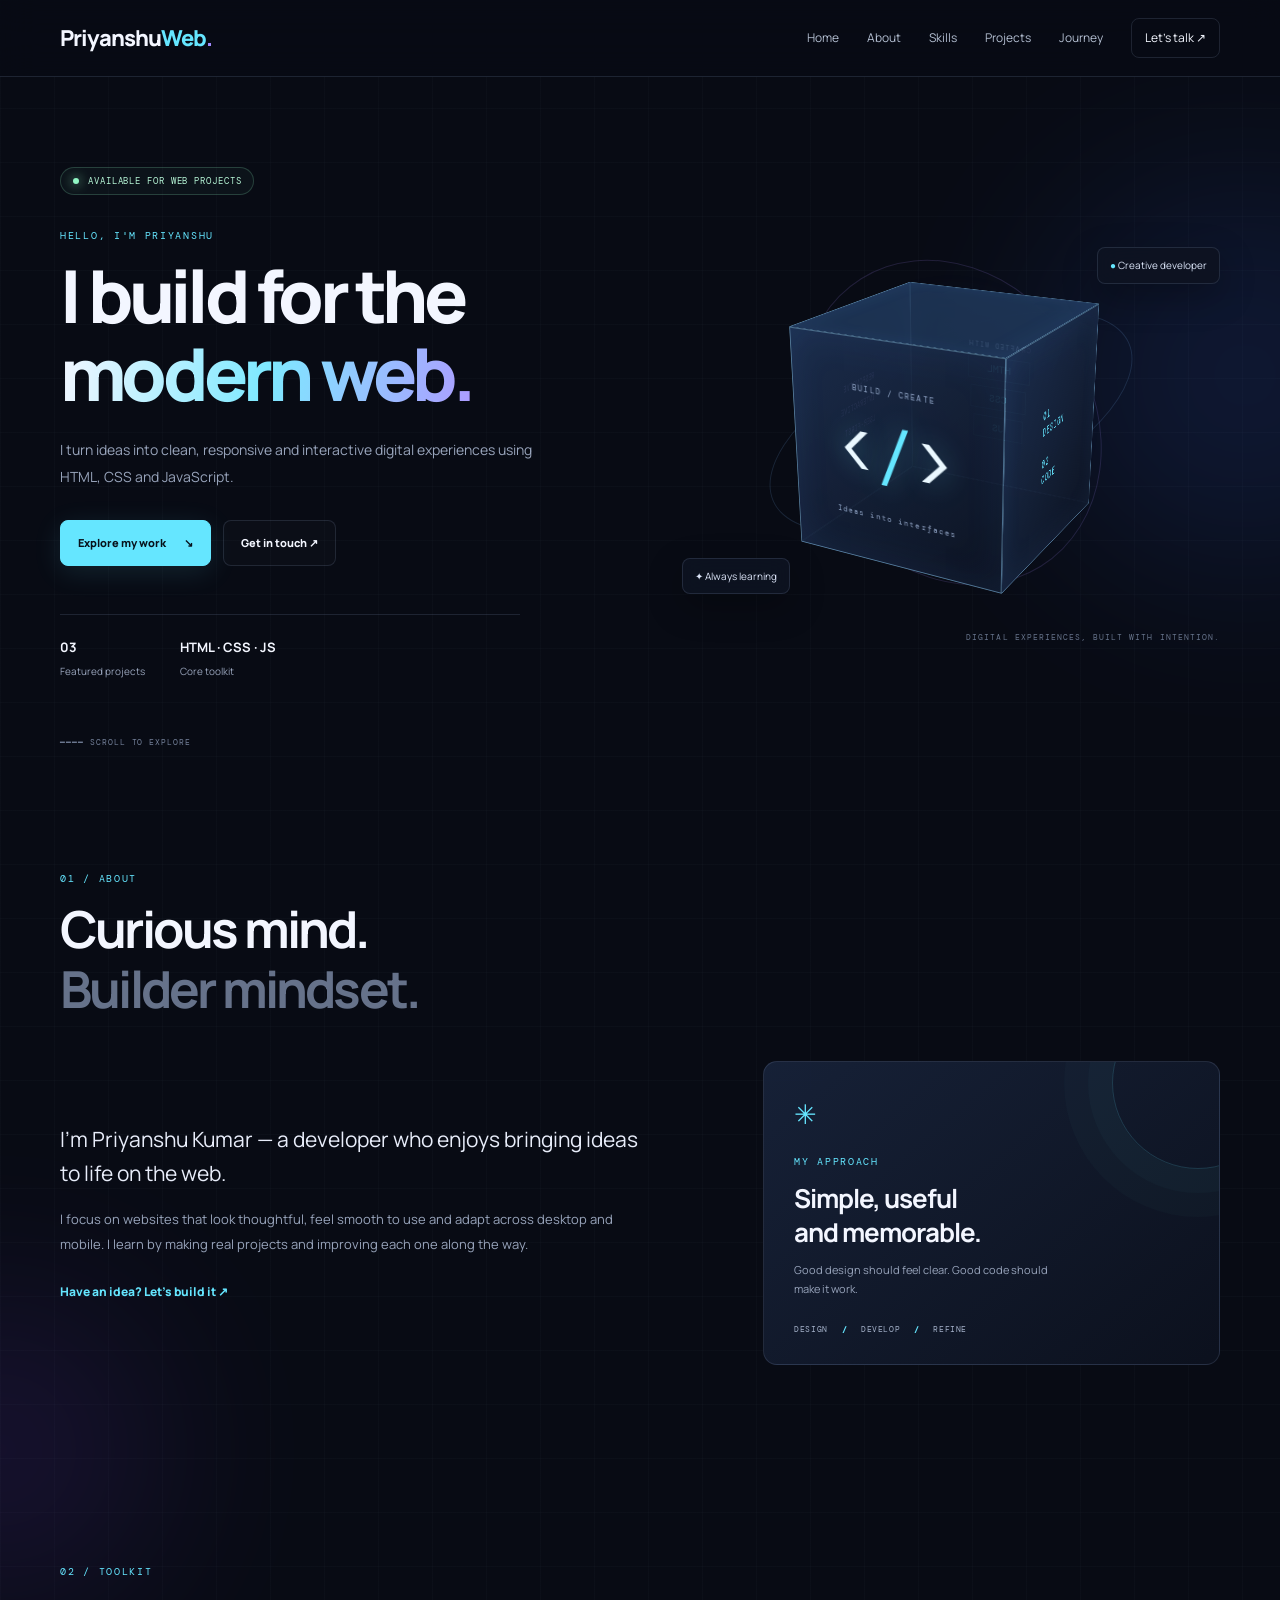
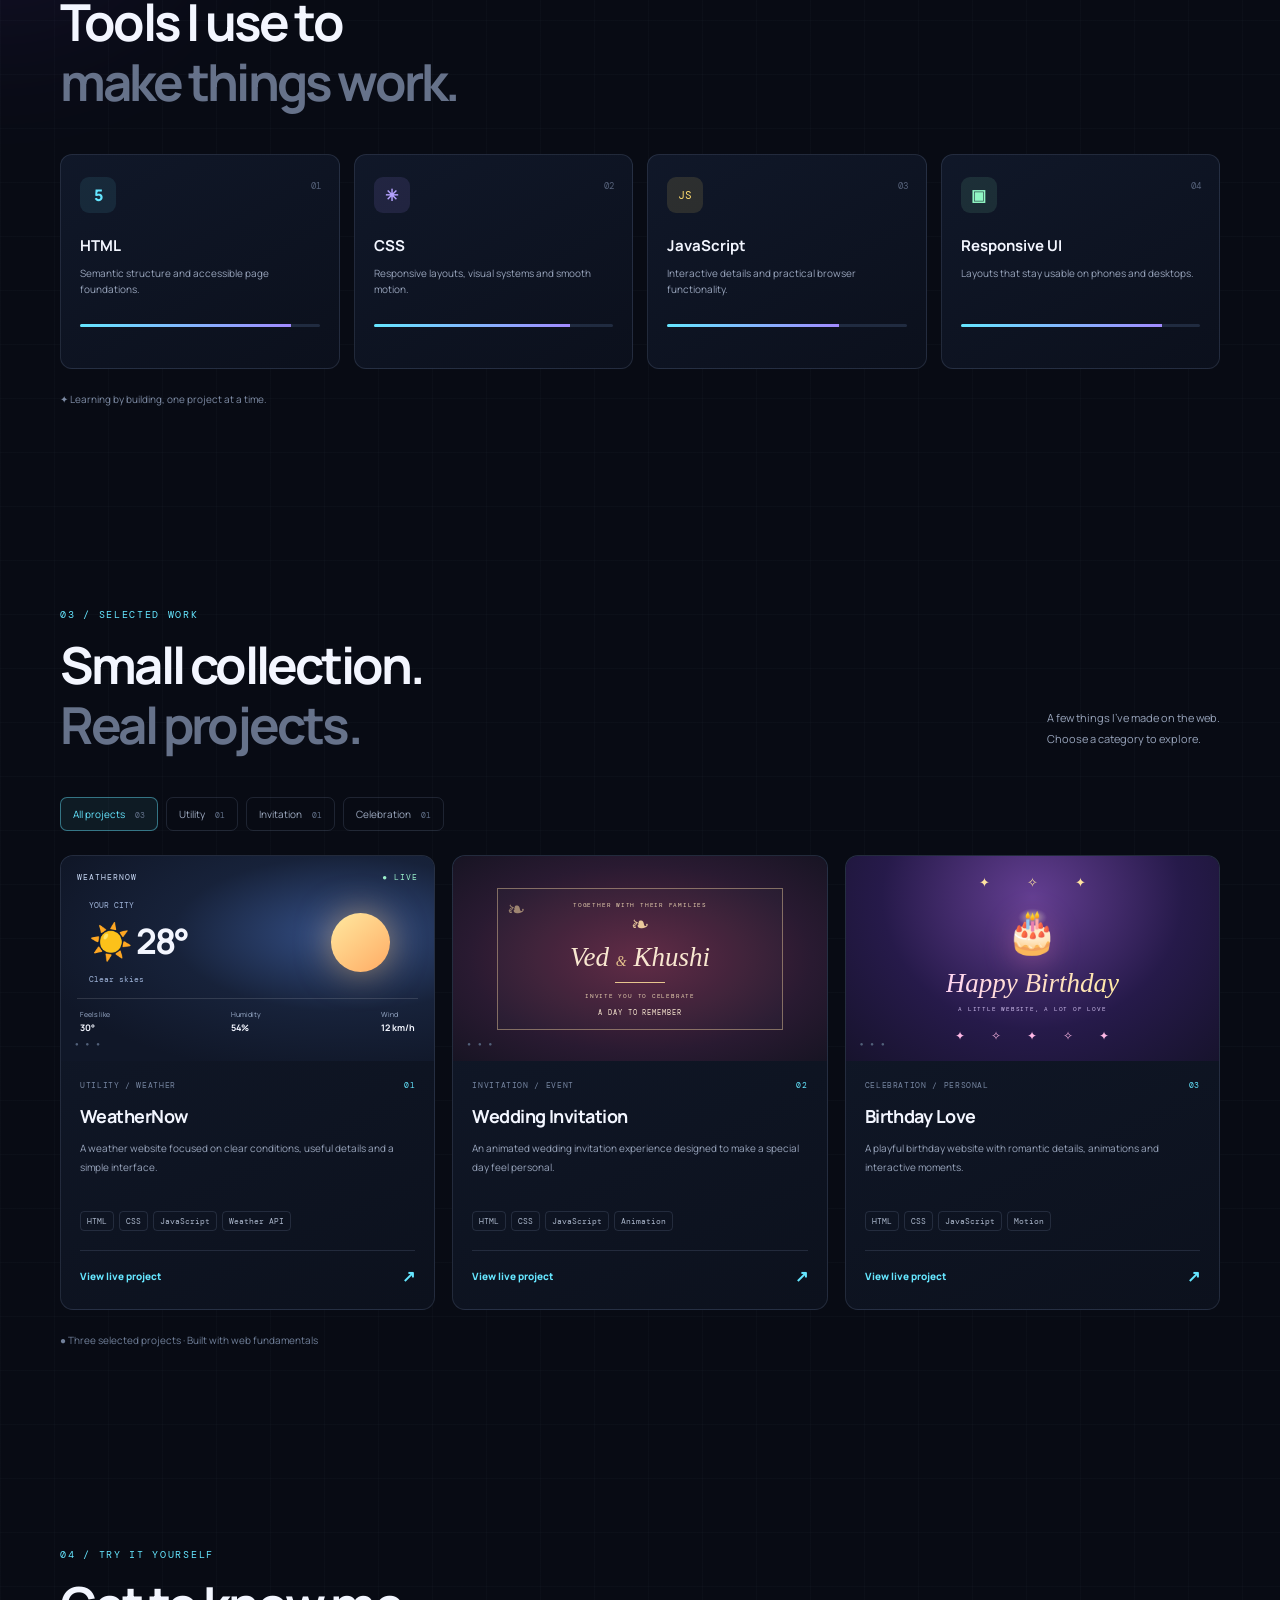
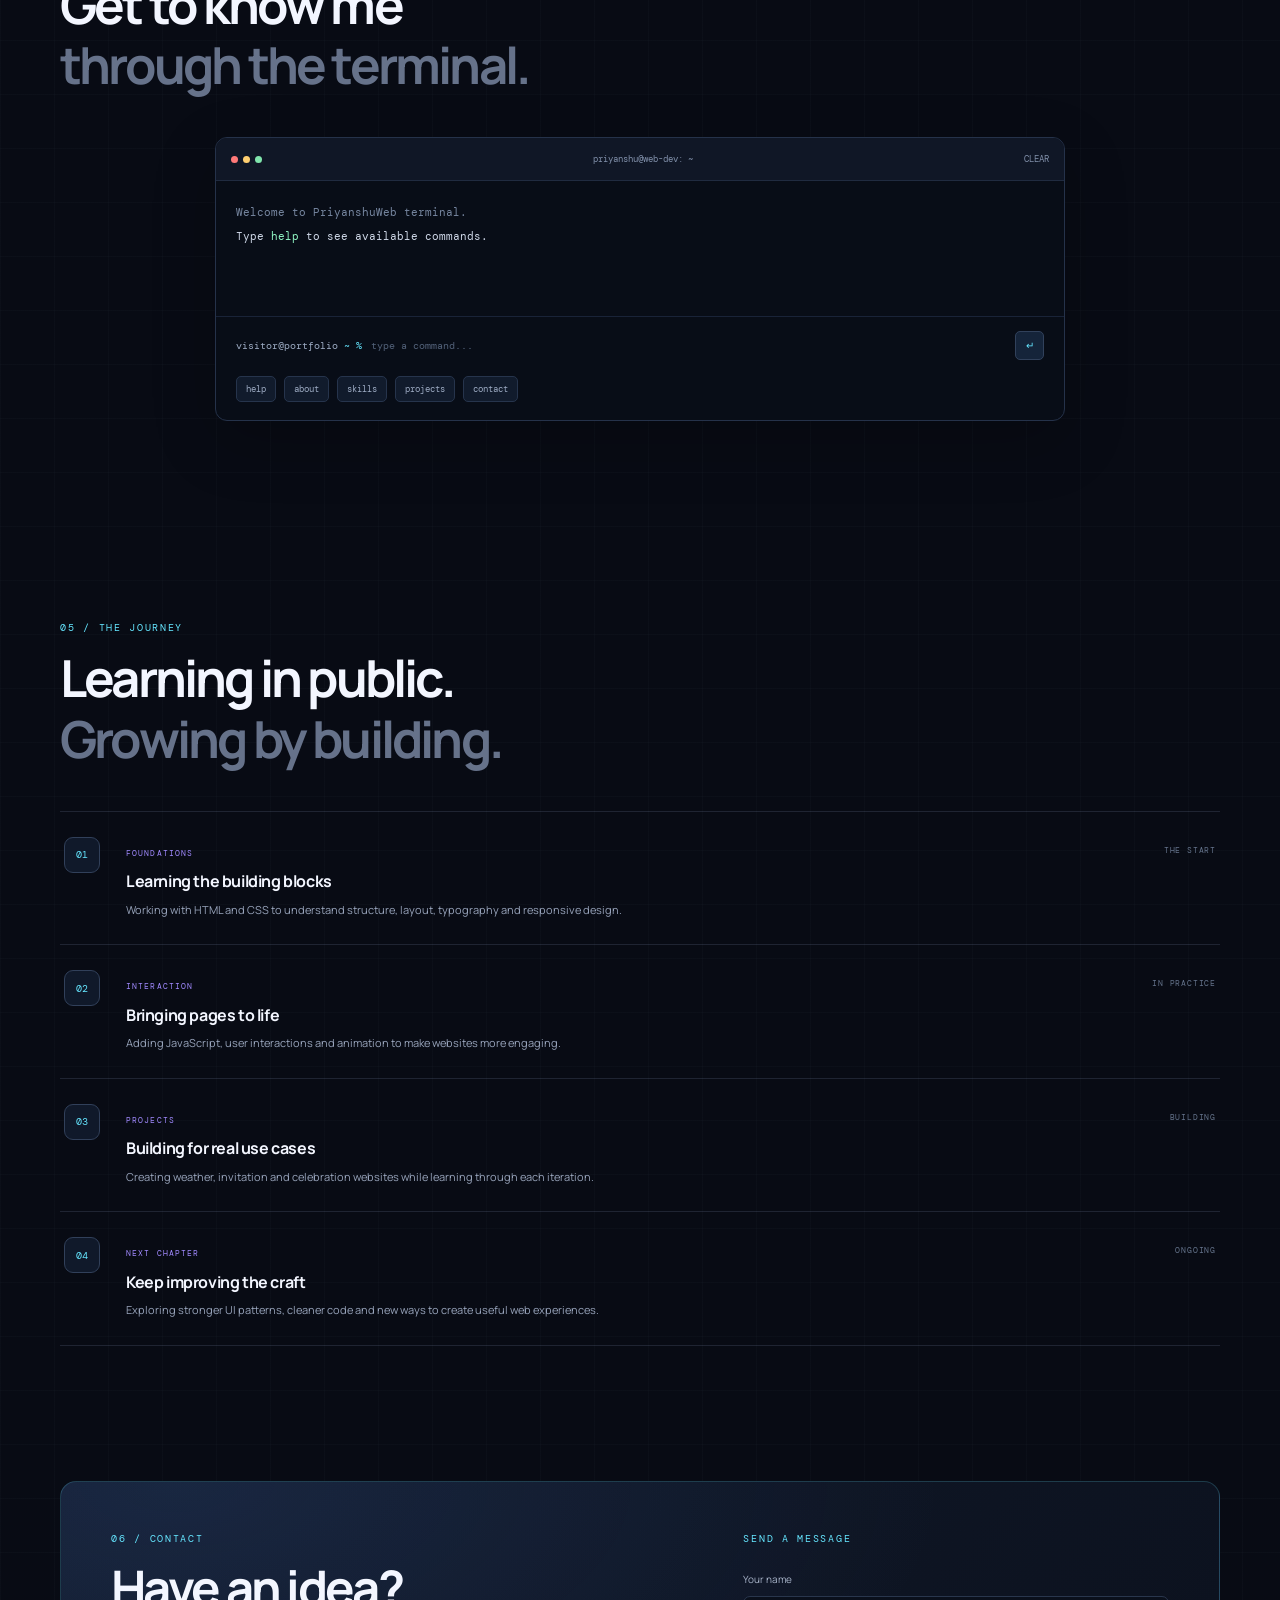
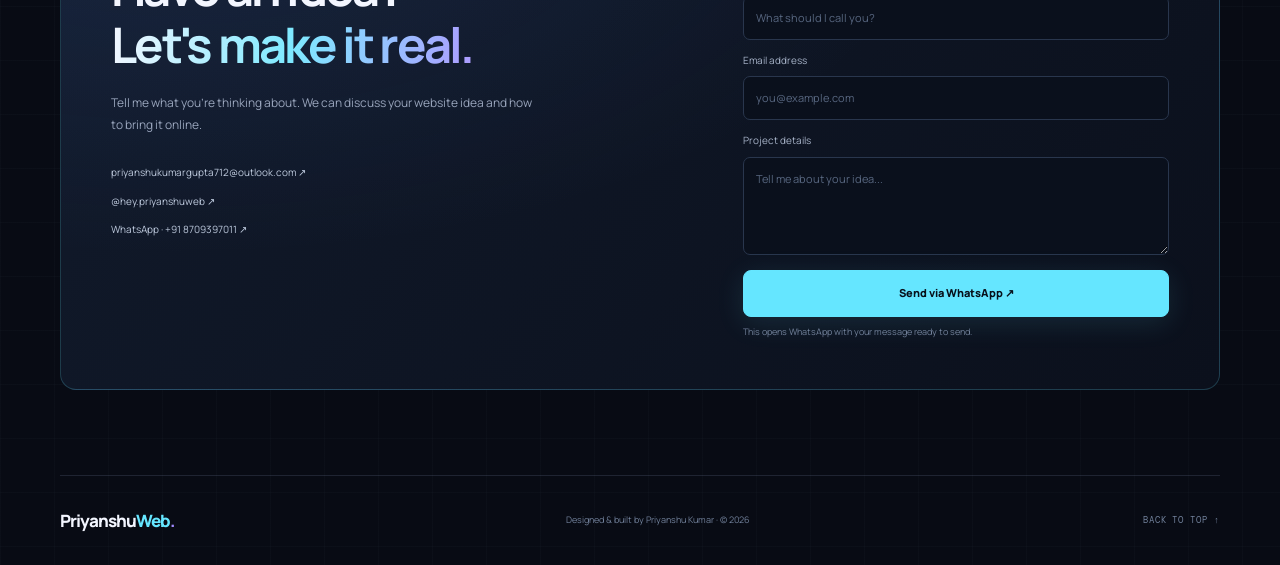
==== commit 879a2e73: "Add files via upload" ====
--- a/index.html
+++ b/index.html
@@ -1,339 +1,32 @@
-<!DOCTYPE html>
-<html lang="en">
-<head>
-    <meta charset="UTF-8">
-    <meta name="viewport" content="width=device-width, initial-scale=1.0">
-    <title>Priyanshu Kumar | Web Developer</title>
-    <link rel="stylesheet" href="style.css">
-</head>
-
-<body>
-
-  <header>
-    <nav>
-        <h2>PriyanshuWeb</h2>
-
-        <div>
-            <a href="#home">Home</a>
-            <a href="#about">About</a>
-            <a href="#skills">Skills</a>
-            <a href="#projects">Projects</a>
-            <a href="#contact">Contact</a>
-        </div>
-    </nav>
-</header>
-
-<main>
-
-   <section id="home">
-
-    <div class="home-content">
-
-        <p class="intro">Hello, I'm</p>
-
-        <h1>Priyanshu Kumar</h1>
-
-        <h2>Web Developer</h2>
-
-        <p class="description">
-            I create modern, responsive and user-friendly websites
-            for individuals and businesses.
-        </p>
-
-        <div class="home-buttons">
-            <a href="#contact">Contact Me</a>
-            <a href="#projects" class="secondary-btn">View My Work</a>
-        </div>
-
-    </div>
-
-    <div class="home-photo">
-    <img src="assets/profile.jpg" alt="Priyanshu Kumar">
-</div>
-
-</section>
-
-<section id="about">
-
-    <div class="about-content">
-
-        <div class="about-text">
-            <p class="section-tag">ABOUT ME</p>
-
-            <h2>Who Am I?</h2>
-
-            <p>
-                I'm Priyanshu Kumar, a web developer who enjoys
-                creating clean, modern and responsive websites.
-            </p>
-
-            <p>
-                I like turning ideas into simple and useful
-                websites that work well on both mobile and desktop.
-            </p>
-
-            <a href="#contact" class="about-btn">Let's Work Together</a>
-        </div>
-
-
-        <div class="about-card">
-
-            <div class="card-icon">💻</div>
-
-            <h3>Web Developer</h3>
-
-            <p>
-                Building modern and responsive websites
-                with clean and simple designs.
-            </p>
-
-        </div>
-
-    </div>
-
-</section>
-
-  <section id="skills">
-
-    <p class="section-tag">MY SKILLS</p>
-
-    <h2>What I Can Do</h2>
-
-    <p class="skills-intro">
-        Here are some of the technologies and skills
-        I use to build websites.
-    </p>
-
-    <div class="skills-container">
-
-        <div class="skill-card">
-            <div class="skill-icon">🌐</div>
-            <h3>HTML</h3>
-            <p>Creating clean and well-structured web pages.</p>
-        </div>
-
-        <div class="skill-card">
-            <div class="skill-icon">🎨</div>
-            <h3>CSS</h3>
-            <p>Designing modern and responsive websites.</p>
-        </div>
-
-        <div class="skill-card">
-            <div class="skill-icon">⚡</div>
-            <h3>JavaScript</h3>
-            <p>Adding interaction and functionality to websites.</p>
-        </div>
-
-        <div class="skill-card">
-            <div class="skill-icon">📱</div>
-            <h3>Responsive Design</h3>
-            <p>Making websites work smoothly on mobile and desktop.</p>
-        </div>
-
-    </div>
-
-</section>
-
-
-   <section id="projects">
-
-    <p class="section-tag">MY PROJECTS</p>
-
-    <h2>Things I've Built</h2>
-
-    <p class="projects-intro">
-        Some of my recent projects and websites.
-    </p>
-
-    <div class="projects-container">
-
-        <!-- Project 1 -->
-
-        <div class="project-card">
-
-            <div class="project-image">
-                🌐
-            </div>
-
-            <div class="project-content">
-
-                <h3>Personal Portfolio</h3>
-
-                <p>
-                    A modern personal portfolio website
-                    designed to showcase my skills and projects.
-                </p>
-
-                <a href="portfolio.html" class="project-link">
-                    View Project →
-                </a>
-
-            </div>
-
-        </div>
-
-
-        <!-- Project 2 -->
-
-        <div class="project-card">
-
-            <div class="project-image">
-                💼
-            </div>
-
-            <div class="project-content">
-
-                <h3>Business Website</h3>
-
-                <p>
-                    A clean and responsive website designed
-                    for a small business.
-                </p>
-
-                <a href="business.html" class="project-link">
-                    View Project →
-                </a>
-
-            </div>
-
-        </div>
-
-
-        <!-- Project 3 -->
-
-        <div class="project-card">
-
-            <div class="project-image">
-                🚀
-            </div>
-
-            <div class="project-content">
-
-                <h3> Web Projects</h3>
-
-                <p>
-                    An interactive web project built using modern web technologies.
-                </p>
-
-                <a href="webprojects.html" class="project-link">
-                    View Project →
-                </a>
-
-            </div>
-
-        </div>
-
-    </div>
-
-</section>
-
-
-  <section id="contact">
-
-    <p class="section-tag">CONTACT ME</p>
-
-    <h2>Let's Work Together</h2>
-
-    <p class="contact-intro">
-        Have a project or website idea?
-        Feel free to get in touch with me.
-    </p>
-
-    <div class="contact-container">
-
-        <div class="contact-info">
-
-            <h3>Get In Touch</h3>
-
-            <p>
-                I'm available for website development
-                and web-related projects.
-            </p>
-
-           
-
-          <div class="contact-item">
-    <span>📧</span>
-
-    <div>
-        <strong>Email</strong>
-
-        <a href="mailto:priyanshukumargupta712@outlook.com">
-            priyanshukumargupta712@outlook.com
-        </a>
-    </div>
-</div>
-
-
-<div class="contact-item">
-    <span>💬</span>
-
-    <div>
-        <strong>WhatsApp</strong>
-
-        <a href="https://wa.me/918709397011" target="_blank">
-            Chat with me
-        </a>
-    </div>
-</div>
-
-
-<div class="contact-item">
-    <span>📸</span>
-
-    <div>
-        <strong>Instagram</strong>
-
-        <a href="https://instagram.com/hey.priyanshuweb" target="_blank">
-            @hey.priyanshuweb
-        </a>
-    </div>
-</div>
-
-        </div>
-
-<form class="contact-form" id="contactForm">
-
-    <input
-        type="text"
-        id="name"
-        placeholder="Your Name"
-        required
-    >
-
-    <input
-        type="email"
-        id="email"
-        placeholder="Your Email"
-        required
-    >
-
-    <textarea
-        id="message"
-        placeholder="Your Message"
-        rows="6"
-        required
-    ></textarea>
-
-    <button type="submit">
-        Send on WhatsApp →
-    </button>
-
-</form>
-
-    </div>
-
-</section>
-
-</main>
-
-<footer>
-    <p>© 2026 Priyanshu Kumar. All rights reserved.</p>
-</footer>
-
-
-<script src="script.js"></script>
-
-
-</body>
-</html>+<!doctype html>
+<html lang="en">
+<head>
+<meta charset="utf-8"><meta name="viewport" content="width=device-width,initial-scale=1">
+<meta name="theme-color" content="#080b14"><meta name="description" content="Priyanshu Kumar — web developer creating responsive, interactive websites.">
+<title>PriyanshuWeb — Priyanshu Kumar</title><link rel="stylesheet" href="style.css">
+</head>
+<body>
+<div class="ambient ambient-a"></div><div class="ambient ambient-b"></div>
+<header class="site-header"><nav class="shell nav"><a class="brand" href="#home">Priyanshu<span>Web</span><i>.</i></a><button class="menu-toggle" id="menuToggle" aria-label="Toggle menu" aria-expanded="false">☰</button><div class="nav-links" id="navLinks"><a href="#home">Home</a><a href="#about">About</a><a href="#skills">Skills</a><a href="#projects">Projects</a><a href="#journey">Journey</a><a class="nav-cta" href="#contact">Let's talk ↗</a></div></nav></header>
+<main>
+<section class="hero shell" id="home"><div class="hero-copy"><div class="availability"><i></i> AVAILABLE FOR WEB PROJECTS</div><p class="eyebrow">HELLO, I'M PRIYANSHU</p><h1>I build for the<br><span class="gradient">modern web.</span></h1><p class="hero-desc">I turn ideas into clean, responsive and interactive digital experiences using HTML, CSS and JavaScript.</p><div class="hero-actions"><a class="btn btn-primary" href="#projects">Explore my work <b>↘</b></a><a class="btn btn-ghost" href="#contact">Get in touch ↗</a></div><div class="hero-stats"><div><strong>03</strong><small>Featured projects</small></div><div><strong>HTML · CSS · JS</strong><small>Core toolkit</small></div></div></div>
+<div class="hero-art" id="heroArt"><div class="orbit orbit-one"></div><div class="orbit orbit-two"></div><div class="art-glow"></div><div class="floating-chip chip-one">● Creative developer</div><div class="cube" id="cube"><div class="face front"><small>BUILD / CREATE</small><strong>&lt;<em>/</em>&gt;</strong><small>Ideas into interfaces</small></div><div class="face back"><small>CRAFTED WITH</small><b>HTML</b><b>CSS</b><b>JS</b></div><div class="face right">01<br>DESIGN<br><br>02<br>CODE</div><div class="face left">RESPONSIVE<br><br>INTERACTIVE<br><br>USER-FIRST</div><div class="face top"></div><div class="face bottom"></div></div><div class="floating-chip chip-two">✦ Always learning</div><p class="art-caption">DIGITAL EXPERIENCES, BUILT WITH INTENTION.</p></div><a class="scroll-cue" href="#about">━━━━ SCROLL TO EXPLORE</a></section>
+
+<section class="section shell" id="about"><div class="section-heading"><p class="eyebrow">01 / ABOUT</p><h2>Curious mind.<br><span class="muted">Builder mindset.</span></h2></div><div class="about-grid"><div class="about-copy"><p class="lead">I'm Priyanshu Kumar — a developer who enjoys bringing ideas to life on the web.</p><p>I focus on websites that look thoughtful, feel smooth to use and adapt across desktop and mobile. I learn by making real projects and improving each one along the way.</p><a class="text-link" href="#contact">Have an idea? Let's build it ↗</a></div><div class="approach-card tilt-card"><span class="spark">✳</span><p class="eyebrow">MY APPROACH</p><h3>Simple, useful<br>and memorable.</h3><p>Good design should feel clear. Good code should make it work.</p><div class="mini-tags">DESIGN <b>/</b> DEVELOP <b>/</b> REFINE</div></div></div></section>
+
+<section class="section shell" id="skills"><div class="section-heading"><p class="eyebrow">02 / TOOLKIT</p><h2>Tools I use to<br><span class="muted">make things work.</span></h2></div><div class="skills-grid"><article class="skill-card tilt-card"><div class="skill-icon html">5</div><small>01</small><h3>HTML</h3><p>Semantic structure and accessible page foundations.</p><div class="track"><i style="width:88%"></i></div></article><article class="skill-card tilt-card"><div class="skill-icon css">✳</div><small>02</small><h3>CSS</h3><p>Responsive layouts, visual systems and smooth motion.</p><div class="track"><i style="width:82%"></i></div></article><article class="skill-card tilt-card"><div class="skill-icon js">JS</div><small>03</small><h3>JavaScript</h3><p>Interactive details and practical browser functionality.</p><div class="track"><i style="width:72%"></i></div></article><article class="skill-card tilt-card"><div class="skill-icon responsive">▣</div><small>04</small><h3>Responsive UI</h3><p>Layouts that stay usable on phones and desktops.</p><div class="track"><i style="width:84%"></i></div></article></div><p class="skill-note">✦ Learning by building, one project at a time.</p></section>
+
+<section class="section shell" id="projects"><div class="section-heading heading-row"><div><p class="eyebrow">03 / SELECTED WORK</p><h2>Small collection.<br><span class="muted">Real projects.</span></h2></div><p class="heading-aside">A few things I've made on the web.<br>Choose a category to explore.</p></div><div class="filters"><button class="filter active" data-filter="all">All projects <span>03</span></button><button class="filter" data-filter="utility">Utility <span>01</span></button><button class="filter" data-filter="invitation">Invitation <span>01</span></button><button class="filter" data-filter="celebration">Celebration <span>01</span></button></div>
+<div class="projects-grid">
+<article class="project-card tilt-card" data-category="utility"><div class="preview weather"><div class="preview-top">WEATHERNOW <span>● LIVE</span></div><div class="weather-main"><div><small>YOUR CITY</small><strong>☀️ 28°</strong><small>Clear skies</small></div><i></i></div><div class="weather-stats"><span>Feels like <b>30°</b></span><span>Humidity <b>54%</b></span><span>Wind <b>12 km/h</b></span></div><div class="dots">● ● ●</div></div><div class="project-body"><div class="project-kicker">UTILITY / WEATHER <span>01</span></div><h3>WeatherNow</h3><p>A weather website focused on clear conditions, useful details and a simple interface.</p><div class="tags"><span>HTML</span><span>CSS</span><span>JavaScript</span><span>Weather API</span></div><a class="project-link" href="https://heypriyanshuweb.github.io/Wheater/" target="_blank" rel="noopener noreferrer">View live project <b>↗</b></a></div></article>
+<article class="project-card tilt-card" data-category="invitation"><div class="preview wedding"><div class="wedding-frame"><small>TOGETHER WITH THEIR FAMILIES</small><div class="flourish">❧</div><strong>Ved <i>&</i> Khushi</strong><hr><small>INVITE YOU TO CELEBRATE</small><label>A DAY TO REMEMBER</label></div><div class="dots">● ● ●</div></div><div class="project-body"><div class="project-kicker">INVITATION / EVENT <span>02</span></div><h3>Wedding Invitation</h3><p>An animated wedding invitation experience designed to make a special day feel personal.</p><div class="tags"><span>HTML</span><span>CSS</span><span>JavaScript</span><span>Animation</span></div><a class="project-link" href="https://ved-khushi.vercel.app/" target="_blank" rel="noopener noreferrer">View live project <b>↗</b></a></div></article>
+<article class="project-card tilt-card" data-category="celebration"><div class="preview birthday"><div class="stars">✦　✧　✦</div><div class="cake">🎂</div><strong>Happy Birthday</strong><small>A LITTLE WEBSITE, A LOT OF LOVE</small><div class="confetti">✦ ✧ ✦ ✧ ✦</div><div class="dots">● ● ●</div></div><div class="project-body"><div class="project-kicker">CELEBRATION / PERSONAL <span>03</span></div><h3>Birthday Love</h3><p>A playful birthday website with romantic details, animations and interactive moments.</p><div class="tags"><span>HTML</span><span>CSS</span><span>JavaScript</span><span>Motion</span></div><a class="project-link" href="https://heypriyanshuweb.github.io/HappyBirthdayLove/" target="_blank" rel="noopener noreferrer">View live project <b>↗</b></a></div></article>
+</div><p class="projects-footnote">● Three selected projects · Built with web fundamentals</p></section>
+
+<section class="section shell" id="terminal"><div class="section-heading"><p class="eyebrow">04 / TRY IT YOURSELF</p><h2>Get to know me<br><span class="muted">through the terminal.</span></h2></div><div class="terminal"><div class="terminal-bar"><div><i></i><i></i><i></i></div><span>priyanshu@web-dev: ~</span><button id="clearTerminal">CLEAR</button></div><div class="terminal-output" id="terminalOutput" aria-live="polite"><p class="terminal-muted">Welcome to PriyanshuWeb terminal.</p><p>Type <b>help</b> to see available commands.</p></div><form id="terminalForm" class="terminal-line"><label>visitor@portfolio <b>~ %</b></label><input id="terminalInput" autocomplete="off" spellcheck="false" placeholder="type a command..." aria-label="Terminal command"><button aria-label="Run command">↵</button></form><div class="terminal-hints"><button data-command="help">help</button><button data-command="about">about</button><button data-command="skills">skills</button><button data-command="projects">projects</button><button data-command="contact">contact</button></div></div></section>
+
+<section class="section shell" id="journey"><div class="section-heading"><p class="eyebrow">05 / THE JOURNEY</p><h2>Learning in public.<br><span class="muted">Growing by building.</span></h2></div><div class="timeline"><article><span class="timeline-num">01</span><div><small>FOUNDATIONS</small><h3>Learning the building blocks</h3><p>Working with HTML and CSS to understand structure, layout, typography and responsive design.</p></div><label>THE START</label></article><article><span class="timeline-num">02</span><div><small>INTERACTION</small><h3>Bringing pages to life</h3><p>Adding JavaScript, user interactions and animation to make websites more engaging.</p></div><label>IN PRACTICE</label></article><article><span class="timeline-num">03</span><div><small>PROJECTS</small><h3>Building for real use cases</h3><p>Creating weather, invitation and celebration websites while learning through each iteration.</p></div><label>BUILDING</label></article><article><span class="timeline-num">04</span><div><small>NEXT CHAPTER</small><h3>Keep improving the craft</h3><p>Exploring stronger UI patterns, cleaner code and new ways to create useful web experiences.</p></div><label>ONGOING</label></article></div></section>
+
+<section class="contact-section shell" id="contact"><div class="contact-panel"><div class="contact-copy"><p class="eyebrow">06 / CONTACT</p><h2>Have an idea?<br><span class="gradient">Let's make it real.</span></h2><p>Tell me what you're thinking about. We can discuss your website idea and how to bring it online.</p><div class="contact-direct"><a href="mailto:priyanshukumargupta712@outlook.com">priyanshukumargupta712@outlook.com ↗</a><a href="https://instagram.com/hey.priyanshuweb" target="_blank" rel="noopener noreferrer">@hey.priyanshuweb ↗</a><a href="https://wa.me/918709397011" target="_blank" rel="noopener noreferrer">WhatsApp · +91 8709397011 ↗</a></div></div><form class="contact-form" id="contactForm"><p class="eyebrow">SEND A MESSAGE</p><label for="name">Your name</label><input id="name" type="text" placeholder="What should I call you?" required><label for="email">Email address</label><input id="email" type="email" placeholder="you@example.com" required><label for="message">Project details</label><textarea id="message" rows="4" placeholder="Tell me about your idea..." required></textarea><button class="btn btn-primary" type="submit">Send via WhatsApp ↗</button><small>This opens WhatsApp with your message ready to send.</small></form></div></section>
+</main><footer class="shell footer"><a class="brand" href="#home">Priyanshu<span>Web</span><i>.</i></a><p>Designed & built by Priyanshu Kumar · © <span id="year">2026</span></p><a href="#home">BACK TO TOP ↑</a></footer>
+<script src="script.js"></script></body></html>
--- a/style.css
+++ b/style.css
@@ -1,791 +1,12 @@
-* {
-    margin: 0;
-    padding: 0;
-    box-sizing: border-box;
-}
-
-html {
-    scroll-behavior: smooth;
-}
-
-body {
-    font-family: Arial, sans-serif;
-    background: #0f172a;
-    color: white;
-    line-height: 1.6;
-     overflow-x: hidden;
-}
-header {
-    padding: 20px 8%;
-    border-bottom: 1px solid #1e293b;
-    position: sticky;
-    top: 0;
-    z-index: 1000;
-    background: #0f172a;
-}
-
-nav {
-    display: flex;
-    justify-content: space-between;
-    align-items: center;
-}
-
-nav h2 {
-    font-size: 24px;
-}
-
-nav a {
-    color: #cbd5e1;
-    text-decoration: none;
-    margin-left: 25px;
-    transition: 0.3s;
-    font-weight: 500;
-}
-
-nav a:hover {
-    color: #38bdf8;
-}
-
-nav a:hover {
-    color: #38bdf8;
-}
-
-section {
-    min-height: 100vh;
-    padding: 100px 8%;
-    display: flex;
-    flex-direction: column;
-    justify-content: center;
-}
-
-#home h1 {
-    font-size: 60px;
-    margin: 10px 0;
-}
-
-#home h2 {
-    color: #38bdf8;
-    font-size: 32px;
-}
-
-#home a,
-#contact a {
-    display: inline-block;
-    margin-top: 25px;
-    padding: 12px 25px;
-    background: #38bdf8;
-    color: #0f172a;
-    text-decoration: none;
-    border-radius: 8px;
-    font-weight: bold;
-    width: fit-content;
-}
-
-section h2 {
-    font-size: 40px;
-    margin-bottom: 20px;
-}
-
-section p {
-    max-width: 650px;
-    color: #cbd5e1;
-}
-
-footer {
-    text-align: center;
-    padding: 25px;
-    border-top: 1px solid #1e293b;
-    color: #94a3b8;
-}
-
-.home-content {
-    max-width: 750px;
-}
-
-.intro {
-    font-size: 20px;
-    color: #38bdf8;
-}
-
-#home h1 {
-    font-size: 64px;
-    margin: 10px 0;
-}
-
-#home h2 {
-    font-size: 34px;
-    color: #38bdf8;
-    margin-bottom: 20px;
-}
-
-.description {
-    font-size: 18px;
-    margin-bottom: 10px;
-}
-
-.home-buttons {
-    display: flex;
-    gap: 15px;
-    flex-wrap: wrap;
-}
-
-.secondary-btn {
-    background: transparent !important;
-    color: white !important;
-    border: 1px solid #38bdf8;
-}
-
-.secondary-btn:hover {
-    background: #38bdf8 !important;
-    color: #0f172a !important;
-}
-
-.about-content {
-    display: grid;
-    grid-template-columns: 2fr 1fr;
-    gap: 60px;
-    align-items: center;
-}
-
-.section-tag {
-    color: #38bdf8;
-    font-weight: bold;
-    letter-spacing: 2px;
-    margin-bottom: 10px;
-}
-
-.about-text h2 {
-    font-size: 48px;
-    margin-bottom: 20px;
-}
-
-.about-text p {
-    font-size: 17px;
-    margin-bottom: 15px;
-}
-
-.about-btn {
-    display: inline-block;
-    margin-top: 15px;
-    padding: 12px 22px;
-    background: #38bdf8;
-    color: #0f172a;
-    text-decoration: none;
-    border-radius: 8px;
-    font-weight: bold;
-}
-
-.about-card {
-    padding: 40px 30px;
-    border: 1px solid #334155;
-    border-radius: 15px;
-    background: #111c31;
-    text-align: center;
-}
-
-.card-icon {
-    font-size: 50px;
-    margin-bottom: 15px;
-}
-
-.about-card h3 {
-    font-size: 25px;
-    margin-bottom: 10px;
-}
-
-.about-card p {
-    color: #94a3b8;
-}
-
-.skills-intro {
-    margin-bottom: 40px;
-}
-
-.skills-container {
-    display: grid;
-    grid-template-columns: repeat(4, 1fr);
-    gap: 20px;
-}
-
-.skill-card {
-    padding: 30px 20px;
-    background: #111c31;
-    border: 1px solid #334155;
-    border-radius: 15px;
-    transition: 0.3s;
-}
-
-.skill-card:hover {
-    transform: translateY(-8px);
-    border-color: #38bdf8;
-}
-
-.skill-icon {
-    font-size: 40px;
-    margin-bottom: 15px;
-}
-
-.skill-card h3 {
-    font-size: 22px;
-    margin-bottom: 10px;
-}
-
-.skill-card p {
-    color: #94a3b8;
-    font-size: 15px;
-}
-
-.projects-intro {
-    margin-bottom: 40px;
-}
-
-.projects-container {
-    display: grid;
-    grid-template-columns: repeat(3, 1fr);
-    gap: 25px;
-}
-
-.project-card {
-    background: #111c31;
-    border: 1px solid #334155;
-    border-radius: 15px;
-    overflow: hidden;
-    transition: 0.3s;
-}
-
-.project-card:hover {
-    transform: translateY(-8px);
-    border-color: #38bdf8;
-}
-
-.project-image {
-    height: 180px;
-    display: flex;
-    align-items: center;
-    justify-content: center;
-    background: #17233a;
-    font-size: 60px;
-}
-
-.project-content {
-    padding: 25px;
-}
-
-.project-content h3 {
-    font-size: 23px;
-    margin-bottom: 10px;
-}
-
-.project-content p {
-    color: #94a3b8;
-    margin-bottom: 20px;
-}
-
-.project-link {
-    color: #38bdf8;
-    text-decoration: none;
-    font-weight: bold;
-}
-
-.project-link:hover {
-    text-decoration: underline;
-}
-
-.contact-intro {
-    margin-bottom: 40px;
-}
-
-.contact-container {
-    display: grid;
-    grid-template-columns: 1fr 1fr;
-    gap: 60px;
-    align-items: start;
-}
-
-.contact-info {
-    padding: 30px;
-    background: #111c31;
-    border: 1px solid #334155;
-    border-radius: 15px;
-}
-
-.contact-info h3 {
-    font-size: 28px;
-    margin-bottom: 15px;
-}
-
-.contact-item {
-    display: flex;
-    align-items: center;
-    gap: 15px;
-    margin-top: 25px;
-}
-
-.contact-item span {
-    font-size: 28px;
-}
-
-.contact-item strong {
-    display: block;
-    margin-bottom: 3px;
-}
-
-.contact-item p {
-    color: #94a3b8;
-}
-
-.contact-form {
-    display: flex;
-    flex-direction: column;
-    gap: 15px;
-}
-
-.contact-form input,
-.contact-form textarea {
-    width: 100%;
-    padding: 15px;
-    border: 1px solid #334155;
-    border-radius: 8px;
-    background: #111c31;
-    color: white;
-    font-size: 16px;
-    outline: none;
-    font-family: inherit;
-}
-
-.contact-form input:focus,
-.contact-form textarea:focus {
-    border-color: #38bdf8;
-}
-
-.contact-form textarea {
-    resize: vertical;
-}
-
-.contact-form button {
-    padding: 14px;
-    border: none;
-    border-radius: 8px;
-    background: #38bdf8;
-    color: #0f172a;
-    font-size: 16px;
-    font-weight: bold;
-    cursor: pointer;
-}
-
-.contact-form button:hover {
-    opacity: 0.85;
-}
-
-#home {
-    flex-direction: row;
-    align-items: center;
-    justify-content: space-between;
-    gap: 50px;
-}
-
-.home-content {
-    flex: 1;
-}
-
-.home-photo {
-    flex: 0 0 300px;
-}
-
-.home-photo img {
-    width: 300px;
-    height: 300px;
-    object-fit: cover;
-    border-radius: 50%;
-    border: 3px solid #38bdf8;
-}
-
-
-.contact-item a {
-    color: #38bdf8;
-    text-decoration: none;
-    transition: 0.3s;
-}
-
-.contact-item a:hover {
-    text-decoration: underline;
-}
-
-.contact-item a {
-    display: inline-block;
-    margin-top: 3px;
-}
-
-.contact-item a:hover {
-    transform: translateX(3px);
-}
-
-
-
-
-
-
-/* Mobile Responsive */
-
-@media (max-width: 768px) {
-
-    /* Header */
-    header {
-        padding: 15px 20px;
-    }
-
-    nav {
-        flex-direction: column;
-        gap: 15px;
-    }
-
-    nav h2 {
-        font-size: 22px;
-    }
-
-    nav div {
-        display: flex;
-        flex-wrap: wrap;
-        justify-content: center;
-        gap: 10px 18px;
-    }
-
-    nav a {
-        margin-left: 0;
-        font-size: 14px;
-    }
-
-
-    /* All Sections */
-    section {
-        min-height: auto;
-        padding: 70px 20px;
-    }
-
-
-    /* Home */
-    #home {
-        min-height: calc(100vh - 100px);
-        flex-direction: column-reverse;
-        justify-content: center;
-        text-align: center;
-        gap: 35px;
-    }
-
-    .home-content {
-        width: 100%;
-    }
-
-    .home-photo {
-        flex: none;
-    }
-
-    .home-photo img {
-        width: 190px;
-        height: 190px;
-    }
-
-    #home h1 {
-        font-size: 40px;
-        line-height: 1.15;
-        margin: 10px 0;
-    }
-
-    #home h2 {
-        font-size: 26px;
-        margin-bottom: 15px;
-    }
-
-    .intro {
-        font-size: 17px;
-    }
-
-    .description {
-        font-size: 16px;
-    }
-
-    .home-buttons {
-        justify-content: center;
-        gap: 10px;
-    }
-
-    #home a {
-        padding: 11px 18px;
-        font-size: 14px;
-    }
-
-
-    /* About */
-    .about-content {
-        grid-template-columns: 1fr;
-        gap: 35px;
-    }
-
-    .about-text h2 {
-        font-size: 36px;
-    }
-
-    .about-text p {
-        font-size: 16px;
-    }
-
-    .about-card {
-        padding: 30px 20px;
-    }
-
-
-    /* Skills */
-    .skills-container {
-        grid-template-columns: 1fr 1fr;
-        gap: 12px;
-    }
-
-    .skill-card {
-        padding: 22px 15px;
-    }
-
-    .skill-icon {
-        font-size: 32px;
-    }
-
-    .skill-card h3 {
-        font-size: 18px;
-    }
-
-    .skill-card p {
-        font-size: 14px;
-    }
-
-
-    /* Projects */
-    .projects-container {
-        grid-template-columns: 1fr;
-        gap: 20px;
-    }
-
-    .project-image {
-        height: 150px;
-    }
-
-    .project-content {
-        padding: 20px;
-    }
-
-
-    /* Contact */
-    .contact-container {
-        grid-template-columns: 1fr;
-        gap: 30px;
-    }
-
-    .contact-info {
-        padding: 25px 20px;
-    }
-
-    .contact-form input,
-    .contact-form textarea {
-        font-size: 16px;
-    }
-
-
-    /* Headings */
-    section h2 {
-        font-size: 36px;
-    }
-
-
-    /* Footer */
-    footer {
-        padding: 20px;
-        font-size: 14px;
-    }
-
-}
-
-/* FINAL MOBILE WIDTH FIX */
-
-html,
-body {
-    width: 100%;
-    max-width: 100%;
-    overflow-x: hidden;
-}
-
-* {
-    max-width: 100%;
-}
-
-img {
-    max-width: 100%;
-    height: auto;
-}
-
-@media (max-width: 768px) {
-
-    section {
-        width: 100%;
-        max-width: 100%;
-        overflow: hidden;
-    }
-
-    .home-content,
-    .about-content,
-    .skills-container,
-    .projects-container,
-    .contact-container,
-    .contact-form,
-    .contact-info {
-        width: 100%;
-        max-width: 100%;
-        min-width: 0;
-    }
-
-    .home-photo {
-        max-width: 100%;
-    }
-
-    .home-photo img {
-        max-width: 190px;
-    }
-
-    .project-card,
-    .skill-card,
-    .about-card {
-        min-width: 0;
-        max-width: 100%;
-    }
-
-    .contact-item {
-        min-width: 0;
-        max-width: 100%;
-    }
-
-    .contact-item a {
-        overflow-wrap: anywhere;
-        word-break: break-word;
-    }
-
-}
-
-.contact-item {
-    overflow: hidden;
-}
-
-.contact-item a {
-    max-width: 100%;
-    overflow-wrap: anywhere;
-    word-break: break-word;
-}
-
-/* ============================= */
-/* PROJECTS PAGE */
-/* ============================= */
-
-#projects-page {
-    min-height: 100vh;
-    padding-top: 100px;
-}
-
-#projects-page h1 {
-    font-size: 56px;
-    margin-bottom: 20px;
-}
-
-.project-tech {
-    color: #38bdf8 !important;
-    font-size: 14px !important;
-    font-weight: bold;
-    margin-top: 15px;
-}
-
-#projects-page .project-link {
-    display: inline-block;
-    margin-top: 5px;
-}
-
-
-/* Mobile */
-
-@media (max-width: 768px) {
-
-    #projects-page {
-        padding-top: 60px;
-    }
-
-    #projects-page h1 {
-        font-size: 40px;
-    }
-
-    #projects-page .projects-intro {
-        font-size: 16px;
-    }
-
-}
-/* ============================= */
-/* INDIVIDUAL PROJECT PAGE */
-/* ============================= */
-
-.project-detail {
-    min-height: 100vh;
-    padding-top: 100px;
-}
-
-.project-detail h1 {
-    font-size: 56px;
-    margin: 10px 0 20px;
-}
-
-.project-detail-description {
-    font-size: 18px;
-    max-width: 700px;
-    color: #cbd5e1;
-    margin-bottom: 40px;
-}
-
-.project-detail-card {
-    max-width: 800px;
-    padding: 35px;
-    background: #111c31;
-    border: 1px solid #334155;
-    border-radius: 15px;
-}
-
-.project-detail-card h2 {
-    font-size: 30px;
-    margin-bottom: 15px;
-}
-
-.project-detail-card p {
-    margin-bottom: 20px;
-}
-
-.project-detail-card .project-tech {
-    color: #38bdf8 !important;
-}
-
-
-/* Mobile */
-
-@media (max-width: 768px) {
-
-    .project-detail {
-        padding-top: 60px;
-    }
-
-    .project-detail h1 {
-        font-size: 38px;
-    }
-
-    .project-detail-description {
-        font-size: 16px;
-    }
-
-    .project-detail-card {
-        padding: 25px 20px;
-    }
-
-    .project-detail-card h2 {
-        font-size: 26px;
-    }
-
-}+@import url('https://fonts.googleapis.com/css2?family=DM+Mono:wght@400;500&family=Manrope:wght@400;500;600;700;800&display=swap');
+:root{--bg:#080b14;--panel:#11192a;--line:rgba(170,190,230,.14);--text:#f3f6ff;--muted:#98a4bb;--cyan:#65e6ff;--violet:#a18aff;--green:#91f7c4;--mono:'DM Mono',monospace;--sans:'Manrope',Arial,sans-serif}*{box-sizing:border-box;margin:0;padding:0}html{scroll-behavior:smooth;scroll-padding-top:90px}body{background:var(--bg);color:var(--text);font-family:var(--sans);line-height:1.65;overflow-x:hidden;background-image:linear-gradient(rgba(140,160,210,.027) 1px,transparent 1px),linear-gradient(90deg,rgba(140,160,210,.027) 1px,transparent 1px);background-size:54px 54px}a{color:inherit;text-decoration:none}button,input,textarea{font:inherit}.shell{width:min(1160px,calc(100% - 64px));margin-inline:auto}.ambient{position:absolute;pointer-events:none;filter:blur(95px);opacity:.13;border-radius:50%;z-index:-1}.ambient-a{width:390px;height:390px;top:180px;right:-160px;background:#3c70ff}.ambient-b{width:300px;height:300px;top:1300px;left:-150px;background:#8c47ff}.site-header{position:sticky;top:0;z-index:50;background:#080b14d9;backdrop-filter:blur(18px);border-bottom:1px solid var(--line)}.nav{min-height:76px;display:flex;align-items:center;justify-content:space-between}.brand{font-size:22px;font-weight:800;letter-spacing:-1px}.brand span{color:var(--cyan)}.brand i{color:var(--violet);font-style:normal}.nav-links{display:flex;align-items:center;gap:28px}.nav-links>a{font-size:12px;color:#b4bfd2;transition:color .2s}.nav-links>a:hover{color:var(--cyan)}.nav-links .nav-cta{border:1px solid var(--line);padding:9px 13px;border-radius:8px;color:var(--text)}.menu-toggle{display:none;background:none;border:1px solid var(--line);color:white;border-radius:7px;padding:6px 10px}.hero{min-height:690px;padding-top:80px;padding-bottom:80px;display:grid;grid-template-columns:1.04fr .96fr;align-items:center;gap:40px;position:relative}.hero-copy{position:relative;z-index:2}.availability{display:inline-flex;align-items:center;gap:9px;border:1px solid #91f7c433;border-radius:99px;padding:7px 12px;color:#b6f5d6;font:9px var(--mono);letter-spacing:.1em;margin-bottom:34px;background:#91f7c409}.availability i{width:6px;height:6px;background:var(--green);border-radius:50%;box-shadow:0 0 12px var(--green)}.eyebrow{font:10px var(--mono);letter-spacing:.17em;color:var(--cyan);margin-bottom:14px}.hero h1{font-size:clamp(46px,5.7vw,76px);line-height:1.08;letter-spacing:-.065em;font-weight:800}.gradient{background:linear-gradient(100deg,#f6f7ff,#7ee9ff 50%,#ad9bff);-webkit-background-clip:text;background-clip:text;color:transparent}.hero-desc{color:var(--muted);max-width:510px;font-size:14px;margin-top:24px;line-height:1.9}.hero-actions{display:flex;gap:12px;flex-wrap:wrap;margin-top:30px}.btn{display:inline-flex;align-items:center;justify-content:center;gap:18px;border-radius:8px;padding:13px 17px;font-size:11px;font-weight:800;transition:transform .25s,box-shadow .25s,border-color .25s;cursor:pointer}.btn:hover{transform:translateY(-3px)}.btn-primary{background:var(--cyan);color:#07111b;border:1px solid var(--cyan);box-shadow:0 6px 28px #65e6ff1e}.btn-primary:hover{box-shadow:0 10px 34px #65e6ff40}.btn-ghost{border:1px solid var(--line);background:#ffffff04}.hero-stats{display:flex;gap:35px;margin-top:48px;padding-top:22px;border-top:1px solid var(--line);max-width:460px}.hero-stats div{display:flex;flex-direction:column;gap:4px}.hero-stats strong{font-size:13px}.hero-stats small{font-size:10px;color:var(--muted)}
+.hero-art{height:440px;position:relative;display:grid;place-items:center;perspective:1000px}.art-glow{position:absolute;width:280px;height:280px;border-radius:50%;background:radial-gradient(circle,#4694ff3b,#885dff1a 45%,transparent 70%);filter:blur(10px)}.orbit{position:absolute;border:1px solid #82beff26;border-radius:50%;transform:rotate(-24deg)}.orbit-one{width:390px;height:170px}.orbit-two{width:340px;height:285px;transform:rotate(58deg);border-color:#ae8fff28}.cube{width:220px;height:220px;position:relative;transform-style:preserve-3d;transform:rotateX(-20deg) rotateY(-28deg);transition:transform .15s linear;z-index:2}.face{position:absolute;width:220px;height:220px;border:1px solid #94d6ff70;background:linear-gradient(140deg,#1b2d4ce8,#0c1221f0);box-shadow:inset 0 0 40px #5a93ff14;backface-visibility:visible}.front{transform:translateZ(110px);display:flex;flex-direction:column;align-items:center;justify-content:center}.front small,.back small{font:8px var(--mono);letter-spacing:.14em;color:#8fa3c4}.front strong{font:68px var(--mono);color:#eaf8ff;text-shadow:0 0 28px #65e6ff66;margin:13px 0}.front em{color:var(--cyan);font-style:normal}.back{transform:rotateY(180deg) translateZ(110px);display:flex;flex-direction:column;align-items:center;justify-content:center;gap:8px}.back b{font:12px var(--mono);padding:4px 22px;border:1px solid #65e6ff40;color:var(--cyan)}.right{transform:rotateY(90deg) translateZ(110px);display:flex;flex-direction:column;align-items:center;justify-content:center;gap:10px;color:var(--cyan);font:12px var(--mono);letter-spacing:.13em}.left{transform:rotateY(-90deg) translateZ(110px);display:flex;flex-direction:column;align-items:center;justify-content:center;gap:12px;color:#b6a8ff;font:9px var(--mono);letter-spacing:.1em}.top{transform:rotateX(90deg) translateZ(110px);height:220px;background:#1d3556cc}.bottom{transform:rotateX(-90deg) translateZ(110px);height:220px;background:#0c111fe8}.floating-chip{position:absolute;border:1px solid var(--line);background:#0e1321e8;backdrop-filter:blur(12px);padding:9px 12px;border-radius:8px;font-size:10px;color:#dce5f8;box-shadow:0 12px 35px #0004;z-index:5}.chip-one{top:45px;right:0}.chip-one:first-letter{color:var(--cyan)}.chip-two{bottom:48px;left:0}.art-caption{position:absolute;bottom:0;right:0;font:8px var(--mono);letter-spacing:.13em;color:#66738a}.scroll-cue{position:absolute;bottom:20px;left:0;font:8px var(--mono);letter-spacing:.12em;color:#74819a}
+.section{padding-top:105px;padding-bottom:95px}.section-heading{margin-bottom:42px}.section-heading h2{font-size:clamp(35px,4vw,51px);line-height:1.18;letter-spacing:-.055em}.muted{color:#66728a}.about-grid{display:grid;grid-template-columns:1.15fr .85fr;gap:85px;align-items:center}.about-copy{max-width:590px}.lead{font-size:21px;line-height:1.6;color:#e8edfa;margin-bottom:17px}.about-copy>p:not(.lead){font-size:13px;color:var(--muted);line-height:1.95}.text-link{display:inline-block;margin-top:24px;color:var(--cyan);font-size:12px;font-weight:800}.approach-card{padding:30px;background:linear-gradient(140deg,#172239f5,#0c111efa);border:1px solid var(--line);border-radius:14px;min-height:270px;position:relative;overflow:hidden}.approach-card:after{content:"";position:absolute;width:170px;height:170px;border:1px solid #65e6ff2b;border-radius:50%;right:-65px;top:-65px;box-shadow:0 0 0 24px #65e6ff06,0 0 0 48px #65e6ff05}.spark{font-size:27px;color:var(--cyan);display:block;margin-bottom:18px}.approach-card h3{font-size:26px;line-height:1.3;letter-spacing:-.04em;margin-bottom:12px}.approach-card>p:not(.eyebrow){font-size:11px;color:var(--muted);max-width:260px}.mini-tags{margin-top:26px;font:8px var(--mono);letter-spacing:.08em;color:#a6b3cb}.mini-tags b{color:var(--cyan);margin:0 8px}
+.skills-grid{display:grid;grid-template-columns:repeat(4,1fr);gap:14px}.skill-card{position:relative;background:linear-gradient(150deg,#11192af2,#0c111deF);border:1px solid var(--line);border-radius:12px;padding:22px 19px;min-height:215px;transition:border-color .25s,background .25s}.skill-card:hover{border-color:#65e6ff66;background:#111a2c}.skill-icon{width:36px;height:36px;display:grid;place-items:center;border-radius:9px;background:#65e6ff17;color:var(--cyan);font-weight:800;margin-bottom:21px}.skill-icon.css{color:#b5a2ff;background:#a18aff1f}.skill-icon.js{background:#ffdc6e1f;color:#ffdc6e;font:11px var(--mono)}.skill-icon.responsive{color:var(--green);background:#91f7c41a}.skill-card>small{position:absolute;right:18px;top:25px;font:9px var(--mono);color:#56627a}.skill-card h3{font-size:15px;margin-bottom:6px}.skill-card p{color:var(--muted);font-size:10px;min-height:42px}.track{height:3px;background:#202b40;margin-top:17px;border-radius:4px;overflow:hidden}.track i{height:100%;display:block;background:linear-gradient(90deg,var(--cyan),var(--violet))}.skill-note{font-size:10px;color:#7e8ca5;margin-top:22px}
+.heading-row{display:flex;align-items:end;justify-content:space-between;gap:20px}.heading-aside{font-size:11px;color:var(--muted);line-height:1.9;padding-bottom:5px}.filters{display:flex;gap:8px;flex-wrap:wrap;margin-bottom:24px}.filter{background:transparent;border:1px solid var(--line);border-radius:7px;padding:8px 12px;color:#9daac0;font-size:10px;cursor:pointer}.filter span{font:8px var(--mono);margin-left:8px;color:#63728b}.filter:hover,.filter.active{background:#65e6ff12;border-color:#65e6ff70;color:var(--cyan)}.projects-grid{display:grid;grid-template-columns:repeat(3,1fr);gap:17px;align-items:stretch}.project-card{border:1px solid var(--line);border-radius:13px;overflow:hidden;background:linear-gradient(155deg,#11192a,#0c111d);transition:border-color .3s,box-shadow .3s,transform .3s}.project-card:hover{border-color:#65e6ff61;box-shadow:0 20px 55px #0003}.project-card.is-hidden{display:none}.preview{height:205px;position:relative;overflow:hidden;padding:16px}.weather{background:radial-gradient(ellipse at 76% 38%,#344f86,#17223a 43%,#101728 80%)}.preview-top{display:flex;justify-content:space-between;font:8px var(--mono);letter-spacing:.13em;color:#c7d7f4}.preview-top span{color:#9bf2cb}.weather-main{display:flex;align-items:center;justify-content:space-between;margin:18px 12px 14px}.weather-main small{display:block;font:8px var(--mono);color:#9eb3d8}.weather-main strong{display:block;font-size:35px;letter-spacing:-.06em;margin:3px 0}.weather-main i{width:59px;height:59px;border-radius:50%;background:linear-gradient(140deg,#ffe9a0,#ffab64);box-shadow:0 0 35px #ffc26a88;margin-right:16px}.weather-stats{display:flex;justify-content:space-between;border-top:1px solid #ffffff20;padding:10px 3px 0;font-size:7px;color:#9eb0ce}.weather-stats b{display:block;color:#f3f6ff;font-size:9px}.wedding{background:radial-gradient(ellipse at center,#5e2943,#291a31 65%,#171423);display:grid;place-items:center;color:#f8e7d0}.wedding-frame{width:84%;height:82%;border:1px solid #e8c99a77;display:flex;flex-direction:column;align-items:center;justify-content:center;position:relative;background:#ffffff04}.wedding-frame:before{content:"❧";position:absolute;top:2px;left:9px;color:#e8c99a99;font-size:22px}.wedding-frame small{font:6px var(--mono);letter-spacing:.13em;color:#e9d2b1}.flourish{font-size:22px;line-height:1.4;color:#e9c89b}.wedding-frame strong{font:italic 27px Georgia,serif;margin:2px 0 5px}.wedding-frame strong i{font-size:14px;color:#e7c58e}.wedding-frame hr{width:50px;border:0;height:1px;background:#e7c58e;margin:4px 0 9px}.wedding-frame label{font:7px var(--mono);letter-spacing:.14em;margin-top:8px}.birthday{background:radial-gradient(ellipse at 50% 20%,#633e91,#261a4a 57%,#17132d);display:flex;flex-direction:column;align-items:center;justify-content:center}.stars{font-size:13px;letter-spacing:12px;color:#ffe4a0;margin-left:12px}.cake{font-size:42px;filter:drop-shadow(0 6px 15px #ff8bc355);margin:3px 0}.birthday>strong{font:italic 27px Georgia,serif;background:linear-gradient(90deg,#ffd5f2,#ffe9a3);-webkit-background-clip:text;background-clip:text;color:transparent}.birthday>small{font:6px var(--mono);letter-spacing:.13em;color:#d1c0f0;margin-top:6px}.confetti{font-size:12px;letter-spacing:12px;color:#ffb8e6;margin:13px 0 0 12px}.dots{position:absolute;bottom:12px;left:14px;font-size:6px;letter-spacing:3px;color:#52617a}.project-body{padding:19px}.project-kicker{display:flex;justify-content:space-between;font:8px var(--mono);letter-spacing:.08em;color:#7685a0;margin-bottom:12px}.project-kicker span{color:var(--cyan)}.project-body h3{font-size:18px;letter-spacing:-.03em;margin-bottom:7px}.project-body>p{font-size:10px;line-height:1.85;color:var(--muted);min-height:56px}.tags{display:flex;flex-wrap:wrap;gap:5px;margin:16px 0 19px}.tags span{border:1px solid var(--line);border-radius:4px;padding:4px 6px;font:8px var(--mono);color:#aab6ca}.project-link{display:flex;justify-content:space-between;align-items:center;padding-top:12px;border-top:1px solid var(--line);font-size:10px;font-weight:800;color:var(--cyan)}.project-link b{font-size:16px}.projects-footnote{font-size:10px;color:#71809a;margin-top:22px}
+.terminal{max-width:850px;margin:0 auto;border:1px solid #25324a;border-radius:12px;overflow:hidden;background:#080d17;box-shadow:0 20px 65px #0003}.terminal-bar{height:43px;display:flex;align-items:center;justify-content:space-between;padding:0 15px;background:#101726;border-bottom:1px solid #202b40;color:#8190aa;font:9px var(--mono)}.terminal-bar>div{display:flex;gap:5px}.terminal-bar i{width:7px;height:7px;border-radius:50%;background:#ff7979}.terminal-bar i:nth-child(2){background:#ffcf70}.terminal-bar i:nth-child(3){background:#80e5ac}.terminal-bar button{background:transparent;border:0;color:#8190aa;font:9px var(--mono);cursor:pointer}.terminal-output{padding:21px 20px 5px;min-height:135px;font:11px/1.9 var(--mono);color:#d0d9e9}.terminal-output p{margin-bottom:3px}.terminal-muted{color:#7787a1}.terminal-output b{color:var(--green);font-weight:400}.terminal-output .purple{color:#b7a6ff}.terminal-output .cyan{color:var(--cyan)}.terminal-line{display:flex;align-items:center;gap:9px;padding:14px 20px 16px;border-top:1px solid #192338;font:10px var(--mono)}.terminal-line label{white-space:nowrap;color:#9eacc4}.terminal-line label b{color:var(--cyan);font-weight:400}.terminal-line input{flex:1;min-width:0;background:transparent;border:0;outline:0;color:#f2f6ff;font:10px var(--mono)}.terminal-line input::placeholder{color:#53627a}.terminal-line button{border:1px solid #31415b;background:#15243a;color:var(--cyan);width:29px;height:29px;border-radius:5px;cursor:pointer}.terminal-hints{display:flex;gap:8px;flex-wrap:wrap;padding:0 20px 18px}.terminal-hints button{font:9px var(--mono);color:#9eacc4;background:#111b2c;border:1px solid #26344c;border-radius:5px;padding:6px 9px;cursor:pointer}.terminal-hints button:hover{color:var(--cyan);border-color:#4d7890}
+.timeline{border-top:1px solid var(--line)}.timeline article{display:grid;grid-template-columns:42px 1fr auto;gap:20px;align-items:start;padding:25px 4px;border-bottom:1px solid var(--line);transition:padding .25s}.timeline article:hover{padding-left:12px}.timeline-num{width:36px;height:36px;border:1px solid #31405a;background:#10192a;border-radius:9px;display:grid;place-items:center;color:var(--cyan);font:10px var(--mono)}.timeline article small{font:8px var(--mono);letter-spacing:.14em;color:var(--violet)}.timeline h3{font-size:16px;margin:5px 0;letter-spacing:-.025em}.timeline p{max-width:650px;font-size:11px;color:var(--muted);line-height:1.8}.timeline article>label{font:8px var(--mono);letter-spacing:.1em;color:#65748c;padding-top:8px}
+.contact-section{padding-top:40px;padding-bottom:85px}.contact-panel{position:relative;display:grid;grid-template-columns:1fr .75fr;gap:65px;padding:50px;border:1px solid #65e6ff33;border-radius:16px;background:radial-gradient(ellipse at 10% 0%,#436ab42b,transparent 52%),linear-gradient(130deg,#111a2b,#0b101c);overflow:hidden}.contact-copy h2{font-size:clamp(34px,4vw,49px);line-height:1.17;letter-spacing:-.055em}.contact-copy>p:not(.eyebrow){max-width:430px;color:var(--muted);font-size:12px;margin-top:18px;line-height:1.9}.contact-direct{display:flex;flex-direction:column;gap:12px;margin-top:27px}.contact-direct a{font-size:10px;color:#bdc9dc;width:fit-content;overflow-wrap:anywhere}.contact-direct a:hover{color:var(--cyan)}.contact-form{display:flex;flex-direction:column;gap:8px}.contact-form label{font-size:10px;color:#a7b3c8;margin-top:4px}.contact-form input,.contact-form textarea{width:100%;border:1px solid #29364d;border-radius:7px;background:#0a101c;color:#f5f7ff;padding:12px;font-size:11px;outline:none;resize:vertical}.contact-form input:focus,.contact-form textarea:focus{border-color:var(--cyan)}.contact-form input::placeholder,.contact-form textarea::placeholder{color:#586780}.contact-form .btn{margin-top:7px}.contact-form>small{font-size:9px;color:#72819a}.footer{border-top:1px solid var(--line);min-height:90px;display:flex;align-items:center;justify-content:space-between;gap:20px}.footer .brand{font-size:17px}.footer p,.footer>a:last-child{font-size:9px;color:#71809a}.footer>a:last-child{font-family:var(--mono);letter-spacing:.1em}.footer>a:last-child:hover{color:var(--cyan)}.reveal{opacity:0;transform:translateY(20px);transition:opacity .7s,transform .7s}.reveal.revealed{opacity:1;transform:none}
+@media(max-width:950px){.shell{width:min(100% - 44px,760px)}.hero{grid-template-columns:1fr;gap:15px;padding-top:65px;min-height:auto}.hero-art{height:390px;max-width:600px;width:100%;margin:auto}.scroll-cue{display:none}.about-grid{gap:32px}.skills-grid{grid-template-columns:repeat(2,1fr)}.projects-grid{grid-template-columns:repeat(2,1fr)}.project-card:last-child{grid-column:1/-1;display:grid;grid-template-columns:.9fr 1fr}.project-card:last-child .preview{height:100%;min-height:250px}.contact-panel{gap:35px;padding:32px}.nav-links{gap:17px}}
+@media(max-width:650px){.shell{width:calc(100% - 36px)}.nav{min-height:67px}.menu-toggle{display:block}.nav-links{display:none;position:absolute;top:67px;left:0;right:0;padding:20px 22px 24px;background:#080b14f9;border-bottom:1px solid var(--line);flex-direction:column;align-items:stretch;gap:16px}.nav-links.open{display:flex}.nav-links .nav-cta{width:fit-content}.hero{padding-top:48px;padding-bottom:45px}.availability{margin-bottom:24px;font-size:8px}.hero h1{font-size:clamp(43px,12vw,61px)}.hero-desc{font-size:12px}.hero-stats{gap:24px;margin-top:32px}.hero-stats strong{font-size:11px}.hero-stats small{font-size:9px}.hero-art{height:320px;transform:scale(.94);margin:-3px auto}.cube{transform:scale(.78) rotateX(-20deg) rotateY(-28deg)}.orbit-one{width:300px;height:140px}.orbit-two{width:275px;height:220px}.chip-one{right:-2px;top:24px}.chip-two{left:-2px;bottom:27px}.art-caption{font-size:6px}.section{padding-top:72px;padding-bottom:65px}.section-heading{margin-bottom:29px}.section-heading h2{font-size:36px}.about-grid{grid-template-columns:1fr;gap:27px}.lead{font-size:18px}.approach-card{min-height:245px}.skills-grid{gap:10px}.skill-card{padding:16px 13px;min-height:205px}.skill-card h3{font-size:13px}.skill-card p{font-size:9px}.heading-row{display:block}.heading-aside{margin-top:13px}.projects-grid{grid-template-columns:1fr;gap:14px}.project-card:last-child{display:block;grid-column:auto}.project-card:last-child .preview{height:205px;min-height:0}.project-body>p{min-height:0}.filter{padding:8px 9px;font-size:9px}.filter span{margin-left:4px}.terminal-output{padding:17px 13px 5px;font-size:9px;min-height:125px}.terminal-line{padding:12px 13px;gap:6px;font-size:8px}.terminal-line label{font-size:8px}.terminal-line input{font-size:9px}.terminal-hints{padding:0 13px 15px}.timeline article{grid-template-columns:34px 1fr;gap:13px;padding:21px 0}.timeline-num{width:31px;height:31px}.timeline article>label{grid-column:2;padding-top:0}.timeline h3{font-size:14px}.timeline p{font-size:10px}.contact-section{padding-top:25px;padding-bottom:55px}.contact-panel{grid-template-columns:1fr;gap:32px;padding:25px 19px}.contact-copy h2{font-size:36px}.footer{padding:20px 0;flex-wrap:wrap}.footer p{order:3;width:100%}.footer>a:last-child{font-size:8px}}
+@media(prefers-reduced-motion:reduce){*,*:before,*:after{scroll-behavior:auto!important;animation-duration:.01ms!important;transition-duration:.01ms!important}.reveal{opacity:1;transform:none}}
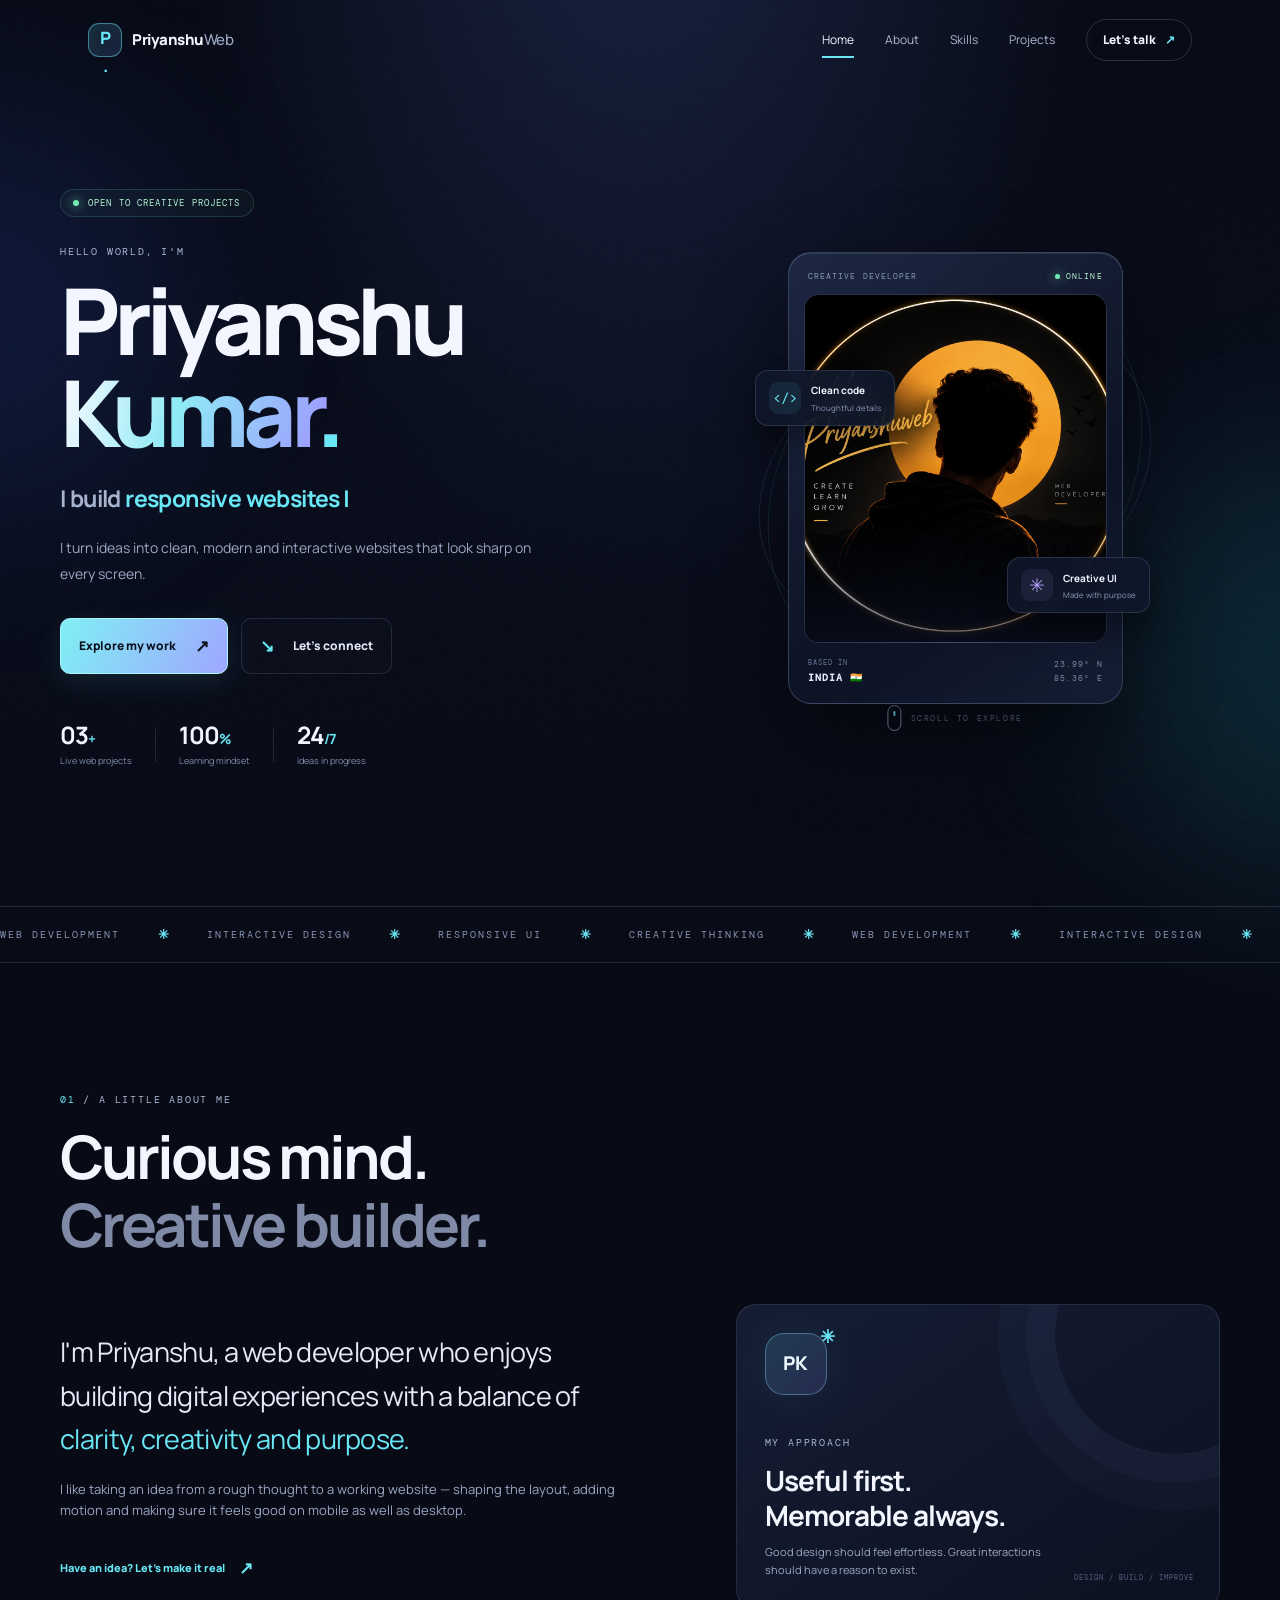
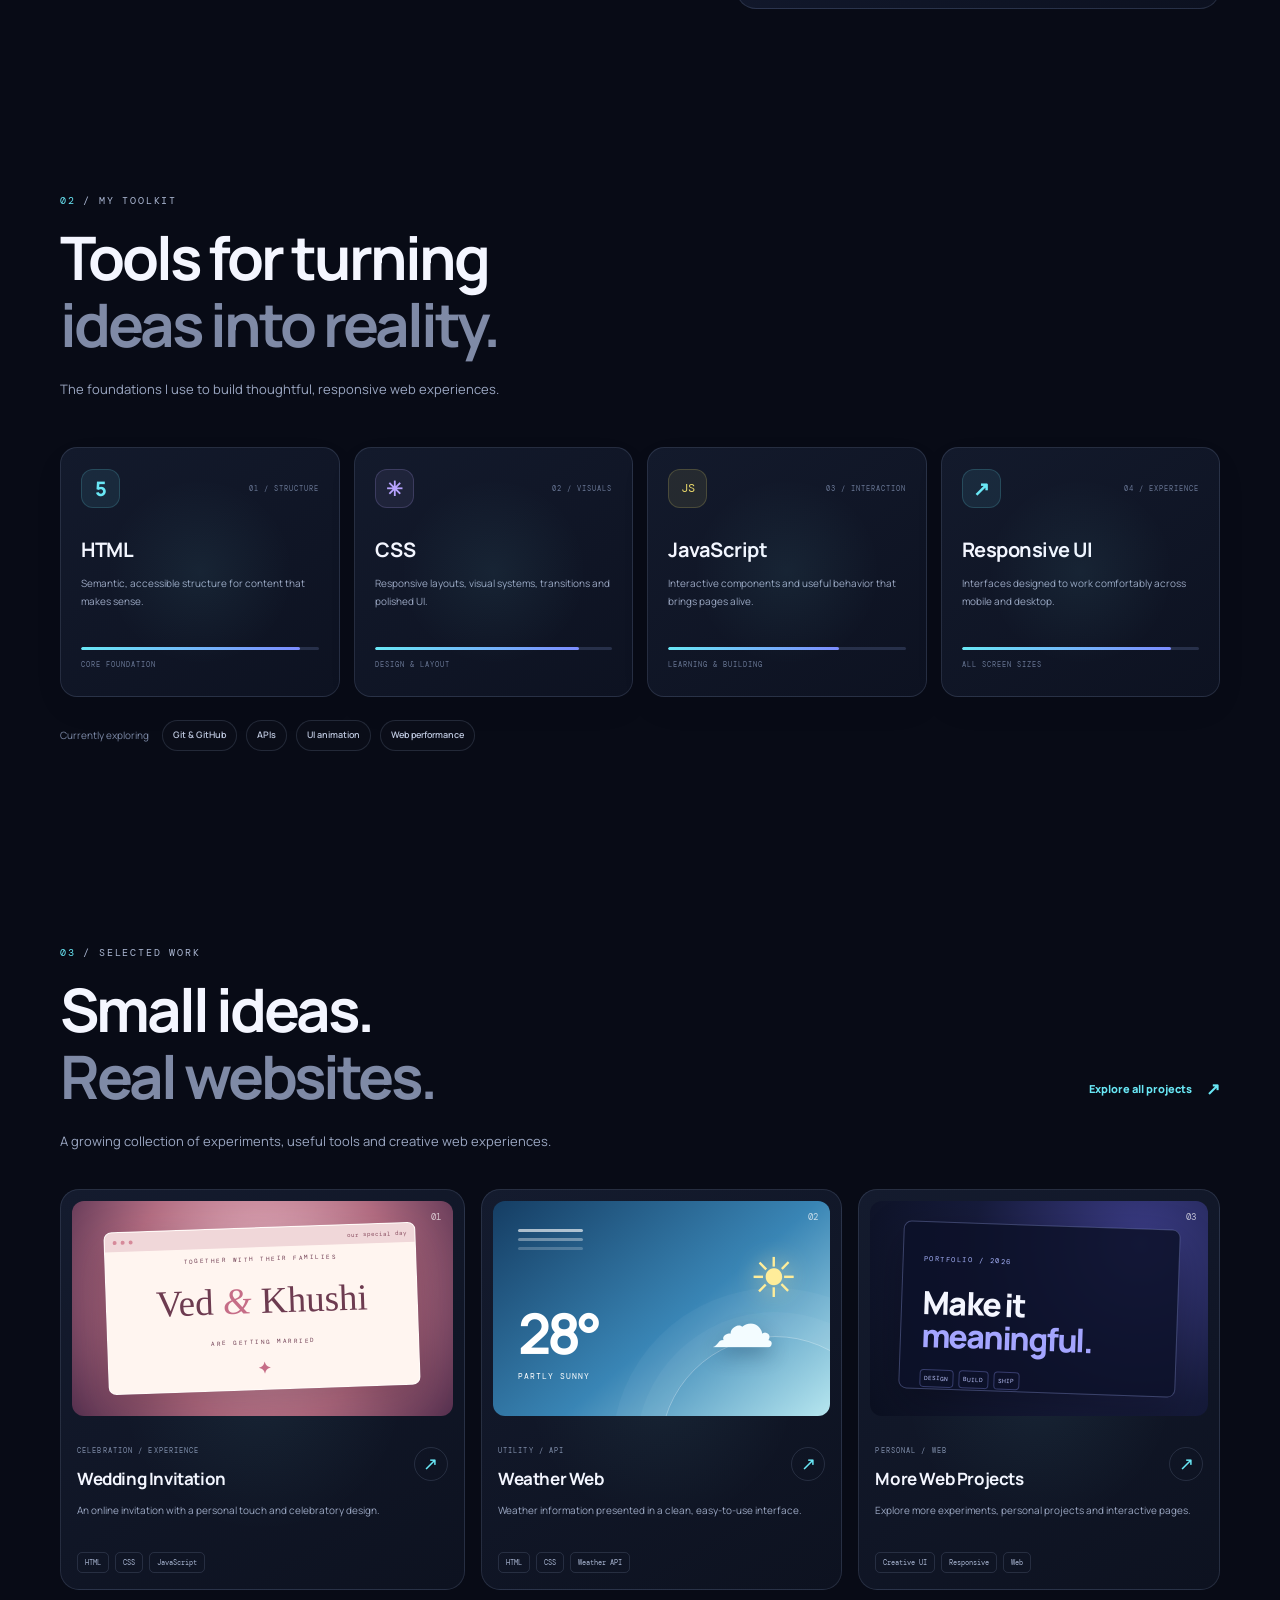
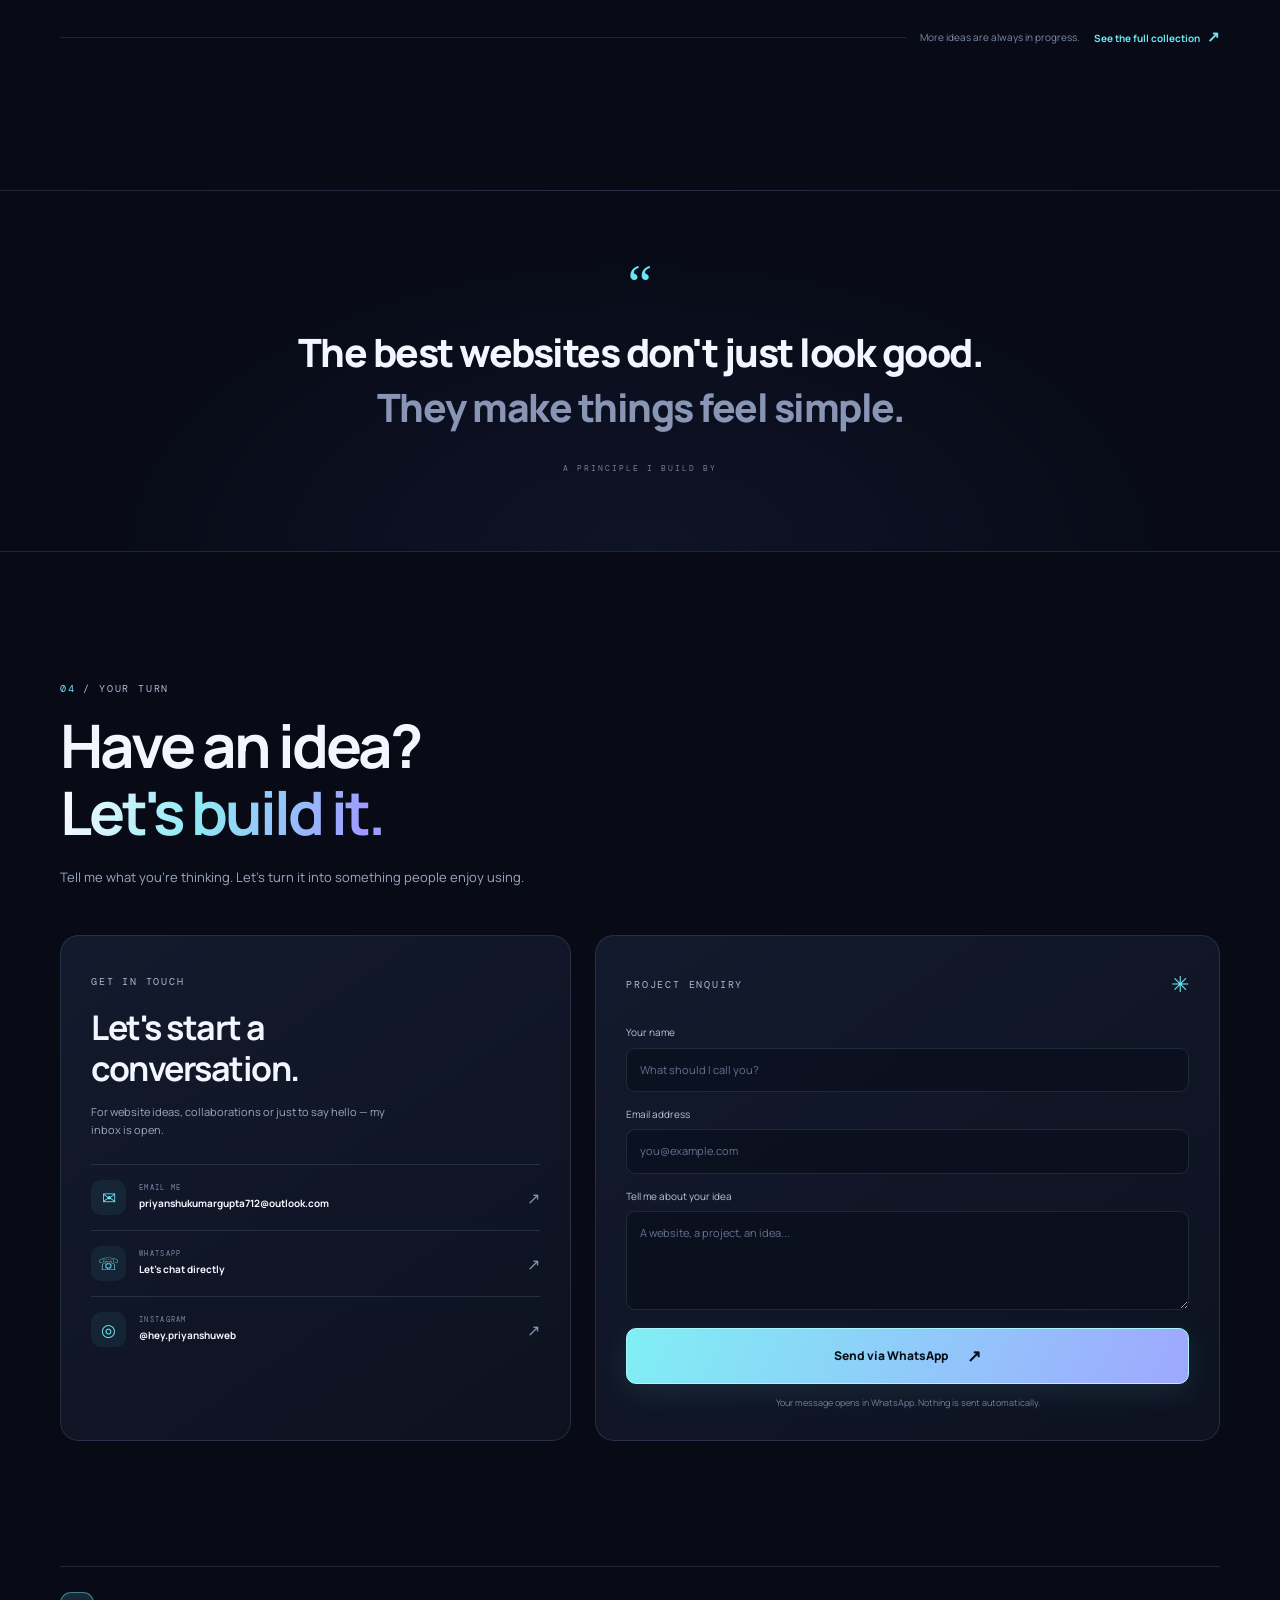
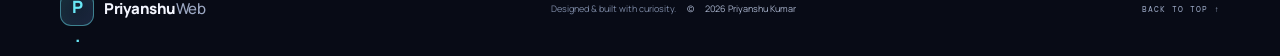
==== commit 71db1b52: "Add files via upload" ====
--- a/index.html
+++ b/index.html
@@ -1,32 +1,101 @@
-<!doctype html>
+<!DOCTYPE html>
 <html lang="en">
 <head>
-<meta charset="utf-8"><meta name="viewport" content="width=device-width,initial-scale=1">
-<meta name="theme-color" content="#080b14"><meta name="description" content="Priyanshu Kumar — web developer creating responsive, interactive websites.">
-<title>PriyanshuWeb — Priyanshu Kumar</title><link rel="stylesheet" href="style.css">
+  <meta charset="UTF-8">
+  <meta name="viewport" content="width=device-width, initial-scale=1.0">
+  <meta name="theme-color" content="#080b16">
+  <meta name="description" content="Priyanshu Kumar — web developer creating modern, responsive and interactive websites.">
+  <title>Priyanshu Kumar — Creative Web Developer</title>
+  <link rel="preconnect" href="https://fonts.googleapis.com">
+  <link rel="preconnect" href="https://fonts.gstatic.com" crossorigin>
+  <link href="https://fonts.googleapis.com/css2?family=DM+Mono:wght@400;500&family=Manrope:wght@400;500;600;700;800&display=swap" rel="stylesheet">
+  <link rel="stylesheet" href="style.css">
 </head>
 <body>
-<div class="ambient ambient-a"></div><div class="ambient ambient-b"></div>
-<header class="site-header"><nav class="shell nav"><a class="brand" href="#home">Priyanshu<span>Web</span><i>.</i></a><button class="menu-toggle" id="menuToggle" aria-label="Toggle menu" aria-expanded="false">☰</button><div class="nav-links" id="navLinks"><a href="#home">Home</a><a href="#about">About</a><a href="#skills">Skills</a><a href="#projects">Projects</a><a href="#journey">Journey</a><a class="nav-cta" href="#contact">Let's talk ↗</a></div></nav></header>
-<main>
-<section class="hero shell" id="home"><div class="hero-copy"><div class="availability"><i></i> AVAILABLE FOR WEB PROJECTS</div><p class="eyebrow">HELLO, I'M PRIYANSHU</p><h1>I build for the<br><span class="gradient">modern web.</span></h1><p class="hero-desc">I turn ideas into clean, responsive and interactive digital experiences using HTML, CSS and JavaScript.</p><div class="hero-actions"><a class="btn btn-primary" href="#projects">Explore my work <b>↘</b></a><a class="btn btn-ghost" href="#contact">Get in touch ↗</a></div><div class="hero-stats"><div><strong>03</strong><small>Featured projects</small></div><div><strong>HTML · CSS · JS</strong><small>Core toolkit</small></div></div></div>
-<div class="hero-art" id="heroArt"><div class="orbit orbit-one"></div><div class="orbit orbit-two"></div><div class="art-glow"></div><div class="floating-chip chip-one">● Creative developer</div><div class="cube" id="cube"><div class="face front"><small>BUILD / CREATE</small><strong>&lt;<em>/</em>&gt;</strong><small>Ideas into interfaces</small></div><div class="face back"><small>CRAFTED WITH</small><b>HTML</b><b>CSS</b><b>JS</b></div><div class="face right">01<br>DESIGN<br><br>02<br>CODE</div><div class="face left">RESPONSIVE<br><br>INTERACTIVE<br><br>USER-FIRST</div><div class="face top"></div><div class="face bottom"></div></div><div class="floating-chip chip-two">✦ Always learning</div><p class="art-caption">DIGITAL EXPERIENCES, BUILT WITH INTENTION.</p></div><a class="scroll-cue" href="#about">━━━━ SCROLL TO EXPLORE</a></section>
+  <div class="scroll-progress" aria-hidden="true"><span id="scrollProgress"></span></div>
+  <div class="ambient ambient-one" aria-hidden="true"></div><div class="ambient ambient-two" aria-hidden="true"></div>
+  <div class="noise-overlay" aria-hidden="true"></div>
 
-<section class="section shell" id="about"><div class="section-heading"><p class="eyebrow">01 / ABOUT</p><h2>Curious mind.<br><span class="muted">Builder mindset.</span></h2></div><div class="about-grid"><div class="about-copy"><p class="lead">I'm Priyanshu Kumar — a developer who enjoys bringing ideas to life on the web.</p><p>I focus on websites that look thoughtful, feel smooth to use and adapt across desktop and mobile. I learn by making real projects and improving each one along the way.</p><a class="text-link" href="#contact">Have an idea? Let's build it ↗</a></div><div class="approach-card tilt-card"><span class="spark">✳</span><p class="eyebrow">MY APPROACH</p><h3>Simple, useful<br>and memorable.</h3><p>Good design should feel clear. Good code should make it work.</p><div class="mini-tags">DESIGN <b>/</b> DEVELOP <b>/</b> REFINE</div></div></div></section>
+  <header class="site-header" id="top">
+    <nav class="nav-shell" aria-label="Main navigation">
+      <a class="brand" href="#home" aria-label="PriyanshuWeb home"><span class="brand-mark">P<span>.</span></span><span>Priyanshu<span class="brand-muted">Web</span></span></a>
+      <button class="menu-toggle" id="menuToggle" aria-label="Open navigation" aria-expanded="false"><span></span><span></span></button>
+      <div class="nav-links" id="navLinks">
+        <a class="nav-link active" href="#home">Home</a><a class="nav-link" href="#about">About</a><a class="nav-link" href="#skills">Skills</a><a class="nav-link" href="#projects">Projects</a><a class="nav-contact" href="#contact">Let's talk <span>↗</span></a>
+      </div>
+    </nav>
+  </header>
 
-<section class="section shell" id="skills"><div class="section-heading"><p class="eyebrow">02 / TOOLKIT</p><h2>Tools I use to<br><span class="muted">make things work.</span></h2></div><div class="skills-grid"><article class="skill-card tilt-card"><div class="skill-icon html">5</div><small>01</small><h3>HTML</h3><p>Semantic structure and accessible page foundations.</p><div class="track"><i style="width:88%"></i></div></article><article class="skill-card tilt-card"><div class="skill-icon css">✳</div><small>02</small><h3>CSS</h3><p>Responsive layouts, visual systems and smooth motion.</p><div class="track"><i style="width:82%"></i></div></article><article class="skill-card tilt-card"><div class="skill-icon js">JS</div><small>03</small><h3>JavaScript</h3><p>Interactive details and practical browser functionality.</p><div class="track"><i style="width:72%"></i></div></article><article class="skill-card tilt-card"><div class="skill-icon responsive">▣</div><small>04</small><h3>Responsive UI</h3><p>Layouts that stay usable on phones and desktops.</p><div class="track"><i style="width:84%"></i></div></article></div><p class="skill-note">✦ Learning by building, one project at a time.</p></section>
+  <main>
+    <section id="home" class="hero section-wrap">
+      <div class="hero-copy reveal">
+        <div class="availability"><span class="status-dot"></span> OPEN TO CREATIVE PROJECTS</div>
+        <p class="eyebrow">HELLO WORLD, I'M</p>
+        <h1>Priyanshu<br><span class="gradient-text">Kumar<span class="hero-period">.</span></span></h1>
+        <div class="role-line"><span class="role-prefix">I build</span> <span id="typedRole">web experiences</span><span class="typing-cursor">|</span></div>
+        <p class="hero-description">I turn ideas into clean, modern and interactive websites that look sharp on every screen.</p>
+        <div class="hero-actions"><a class="button button-primary magnetic" href="#projects">Explore my work <span>↗</span></a><a class="button button-ghost" href="#contact"><span class="play-icon">↘</span> Let's connect</a></div>
+        <div class="hero-meta"><div><strong>03<span>+</span></strong><small>Live web projects</small></div><i></i><div><strong>100<span>%</span></strong><small>Learning mindset</small></div><i></i><div><strong>24<span>/7</span></strong><small>Ideas in progress</small></div></div>
+      </div>
 
-<section class="section shell" id="projects"><div class="section-heading heading-row"><div><p class="eyebrow">03 / SELECTED WORK</p><h2>Small collection.<br><span class="muted">Real projects.</span></h2></div><p class="heading-aside">A few things I've made on the web.<br>Choose a category to explore.</p></div><div class="filters"><button class="filter active" data-filter="all">All projects <span>03</span></button><button class="filter" data-filter="utility">Utility <span>01</span></button><button class="filter" data-filter="invitation">Invitation <span>01</span></button><button class="filter" data-filter="celebration">Celebration <span>01</span></button></div>
-<div class="projects-grid">
-<article class="project-card tilt-card" data-category="utility"><div class="preview weather"><div class="preview-top">WEATHERNOW <span>● LIVE</span></div><div class="weather-main"><div><small>YOUR CITY</small><strong>☀️ 28°</strong><small>Clear skies</small></div><i></i></div><div class="weather-stats"><span>Feels like <b>30°</b></span><span>Humidity <b>54%</b></span><span>Wind <b>12 km/h</b></span></div><div class="dots">● ● ●</div></div><div class="project-body"><div class="project-kicker">UTILITY / WEATHER <span>01</span></div><h3>WeatherNow</h3><p>A weather website focused on clear conditions, useful details and a simple interface.</p><div class="tags"><span>HTML</span><span>CSS</span><span>JavaScript</span><span>Weather API</span></div><a class="project-link" href="https://heypriyanshuweb.github.io/Wheater/" target="_blank" rel="noopener noreferrer">View live project <b>↗</b></a></div></article>
-<article class="project-card tilt-card" data-category="invitation"><div class="preview wedding"><div class="wedding-frame"><small>TOGETHER WITH THEIR FAMILIES</small><div class="flourish">❧</div><strong>Ved <i>&</i> Khushi</strong><hr><small>INVITE YOU TO CELEBRATE</small><label>A DAY TO REMEMBER</label></div><div class="dots">● ● ●</div></div><div class="project-body"><div class="project-kicker">INVITATION / EVENT <span>02</span></div><h3>Wedding Invitation</h3><p>An animated wedding invitation experience designed to make a special day feel personal.</p><div class="tags"><span>HTML</span><span>CSS</span><span>JavaScript</span><span>Animation</span></div><a class="project-link" href="https://ved-khushi.vercel.app/" target="_blank" rel="noopener noreferrer">View live project <b>↗</b></a></div></article>
-<article class="project-card tilt-card" data-category="celebration"><div class="preview birthday"><div class="stars">✦　✧　✦</div><div class="cake">🎂</div><strong>Happy Birthday</strong><small>A LITTLE WEBSITE, A LOT OF LOVE</small><div class="confetti">✦ ✧ ✦ ✧ ✦</div><div class="dots">● ● ●</div></div><div class="project-body"><div class="project-kicker">CELEBRATION / PERSONAL <span>03</span></div><h3>Birthday Love</h3><p>A playful birthday website with romantic details, animations and interactive moments.</p><div class="tags"><span>HTML</span><span>CSS</span><span>JavaScript</span><span>Motion</span></div><a class="project-link" href="https://heypriyanshuweb.github.io/HappyBirthdayLove/" target="_blank" rel="noopener noreferrer">View live project <b>↗</b></a></div></article>
-</div><p class="projects-footnote">● Three selected projects · Built with web fundamentals</p></section>
+      <div class="hero-visual reveal" data-delay="150">
+        <div class="visual-orbit orbit-one"></div><div class="visual-orbit orbit-two"></div>
+        <div class="visual-halo"></div>
+        <div class="profile-stage" id="profileStage" data-tilt>
+          <div class="stage-topline"><span>CREATIVE DEVELOPER</span><span class="stage-live"><b></b> ONLINE</span></div>
+          <div class="profile-frame"><img src="assets/profile.jpg" alt="Portrait of Priyanshu Kumar" onerror="this.style.display='none';this.nextElementSibling.style.display='grid'"><div class="profile-fallback">PK<span>.</span></div></div>
+          <div class="stage-bottom"><div><small>BASED IN</small><strong>INDIA 🇮🇳</strong></div><div class="stage-coordinate">23.99° N<br>85.36° E</div></div>
+          <div class="float-chip chip-code"><span>&lt;/&gt;</span><div><b>Clean code</b><small>Thoughtful details</small></div></div>
+          <div class="float-chip chip-design"><span>✳</span><div><b>Creative UI</b><small>Made with purpose</small></div></div>
+        </div>
+        <div class="scroll-cue"><span></span> SCROLL TO EXPLORE</div>
+      </div>
+    </section>
 
-<section class="section shell" id="terminal"><div class="section-heading"><p class="eyebrow">04 / TRY IT YOURSELF</p><h2>Get to know me<br><span class="muted">through the terminal.</span></h2></div><div class="terminal"><div class="terminal-bar"><div><i></i><i></i><i></i></div><span>priyanshu@web-dev: ~</span><button id="clearTerminal">CLEAR</button></div><div class="terminal-output" id="terminalOutput" aria-live="polite"><p class="terminal-muted">Welcome to PriyanshuWeb terminal.</p><p>Type <b>help</b> to see available commands.</p></div><form id="terminalForm" class="terminal-line"><label>visitor@portfolio <b>~ %</b></label><input id="terminalInput" autocomplete="off" spellcheck="false" placeholder="type a command..." aria-label="Terminal command"><button aria-label="Run command">↵</button></form><div class="terminal-hints"><button data-command="help">help</button><button data-command="about">about</button><button data-command="skills">skills</button><button data-command="projects">projects</button><button data-command="contact">contact</button></div></div></section>
+    <div class="ticker" aria-label="Areas of interest"><div class="ticker-track"><span>WEB DEVELOPMENT</span><b>✳</b><span>INTERACTIVE DESIGN</span><b>✳</b><span>RESPONSIVE UI</span><b>✳</b><span>CREATIVE THINKING</span><b>✳</b><span>WEB DEVELOPMENT</span><b>✳</b><span>INTERACTIVE DESIGN</span><b>✳</b><span>RESPONSIVE UI</span><b>✳</b><span>CREATIVE THINKING</span><b>✳</b></div></div>
 
-<section class="section shell" id="journey"><div class="section-heading"><p class="eyebrow">05 / THE JOURNEY</p><h2>Learning in public.<br><span class="muted">Growing by building.</span></h2></div><div class="timeline"><article><span class="timeline-num">01</span><div><small>FOUNDATIONS</small><h3>Learning the building blocks</h3><p>Working with HTML and CSS to understand structure, layout, typography and responsive design.</p></div><label>THE START</label></article><article><span class="timeline-num">02</span><div><small>INTERACTION</small><h3>Bringing pages to life</h3><p>Adding JavaScript, user interactions and animation to make websites more engaging.</p></div><label>IN PRACTICE</label></article><article><span class="timeline-num">03</span><div><small>PROJECTS</small><h3>Building for real use cases</h3><p>Creating weather, invitation and celebration websites while learning through each iteration.</p></div><label>BUILDING</label></article><article><span class="timeline-num">04</span><div><small>NEXT CHAPTER</small><h3>Keep improving the craft</h3><p>Exploring stronger UI patterns, cleaner code and new ways to create useful web experiences.</p></div><label>ONGOING</label></article></div></section>
+    <section id="about" class="section-wrap section-block">
+      <div class="section-heading reveal"><p class="eyebrow"><span>01</span> / A LITTLE ABOUT ME</p><h2>Curious mind.<br><span class="muted-heading">Creative builder.</span></h2></div>
+      <div class="about-grid">
+        <div class="about-copy reveal"><p class="large-copy">I'm Priyanshu, a web developer who enjoys building digital experiences with a balance of <span class="text-accent">clarity, creativity and purpose.</span></p><p>I like taking an idea from a rough thought to a working website — shaping the layout, adding motion and making sure it feels good on mobile as well as desktop.</p><a href="#contact" class="text-link">Have an idea? Let's make it real <span>↗</span></a></div>
+        <div class="about-side reveal" data-delay="100"><div class="about-orb"><span>PK</span><i>✳</i></div><div class="about-side-text"><span class="mono-label">MY APPROACH</span><h3>Useful first.<br>Memorable always.</h3><p>Good design should feel effortless. Great interactions should have a reason to exist.</p></div><div class="corner-code">DESIGN / BUILD / IMPROVE</div></div>
+      </div>
+    </section>
 
-<section class="contact-section shell" id="contact"><div class="contact-panel"><div class="contact-copy"><p class="eyebrow">06 / CONTACT</p><h2>Have an idea?<br><span class="gradient">Let's make it real.</span></h2><p>Tell me what you're thinking about. We can discuss your website idea and how to bring it online.</p><div class="contact-direct"><a href="mailto:priyanshukumargupta712@outlook.com">priyanshukumargupta712@outlook.com ↗</a><a href="https://instagram.com/hey.priyanshuweb" target="_blank" rel="noopener noreferrer">@hey.priyanshuweb ↗</a><a href="https://wa.me/918709397011" target="_blank" rel="noopener noreferrer">WhatsApp · +91 8709397011 ↗</a></div></div><form class="contact-form" id="contactForm"><p class="eyebrow">SEND A MESSAGE</p><label for="name">Your name</label><input id="name" type="text" placeholder="What should I call you?" required><label for="email">Email address</label><input id="email" type="email" placeholder="you@example.com" required><label for="message">Project details</label><textarea id="message" rows="4" placeholder="Tell me about your idea..." required></textarea><button class="btn btn-primary" type="submit">Send via WhatsApp ↗</button><small>This opens WhatsApp with your message ready to send.</small></form></div></section>
-</main><footer class="shell footer"><a class="brand" href="#home">Priyanshu<span>Web</span><i>.</i></a><p>Designed & built by Priyanshu Kumar · © <span id="year">2026</span></p><a href="#home">BACK TO TOP ↑</a></footer>
-<script src="script.js"></script></body></html>+    <section id="skills" class="section-wrap section-block skills-section">
+      <div class="section-heading reveal"><p class="eyebrow"><span>02</span> / MY TOOLKIT</p><h2>Tools for turning<br><span class="muted-heading">ideas into reality.</span></h2><p class="section-subtitle">The foundations I use to build thoughtful, responsive web experiences.</p></div>
+      <div class="skills-grid">
+        <article class="skill-card reveal" data-tilt><div class="skill-card-top"><span class="skill-symbol">5</span><span class="skill-index">01 / STRUCTURE</span></div><h3>HTML</h3><p>Semantic, accessible structure for content that makes sense.</p><div class="skill-track"><span style="--level:92%"></span></div><small>CORE FOUNDATION</small></article>
+        <article class="skill-card reveal" data-tilt data-delay="70"><div class="skill-card-top"><span class="skill-symbol css-symbol">✳</span><span class="skill-index">02 / VISUALS</span></div><h3>CSS</h3><p>Responsive layouts, visual systems, transitions and polished UI.</p><div class="skill-track"><span style="--level:86%"></span></div><small>DESIGN & LAYOUT</small></article>
+        <article class="skill-card reveal" data-tilt data-delay="140"><div class="skill-card-top"><span class="skill-symbol js-symbol">JS</span><span class="skill-index">03 / INTERACTION</span></div><h3>JavaScript</h3><p>Interactive components and useful behavior that brings pages alive.</p><div class="skill-track"><span style="--level:72%"></span></div><small>LEARNING & BUILDING</small></article>
+        <article class="skill-card reveal" data-tilt data-delay="210"><div class="skill-card-top"><span class="skill-symbol">↗</span><span class="skill-index">04 / EXPERIENCE</span></div><h3>Responsive UI</h3><p>Interfaces designed to work comfortably across mobile and desktop.</p><div class="skill-track"><span style="--level:88%"></span></div><small>ALL SCREEN SIZES</small></article>
+      </div>
+      <div class="tool-tags reveal"><span>Currently exploring</span><b>Git & GitHub</b><b>APIs</b><b>UI animation</b><b>Web performance</b></div>
+    </section>
+
+    <section id="projects" class="section-wrap section-block project-section">
+      <div class="section-heading section-heading-row reveal"><div><p class="eyebrow"><span>03</span> / SELECTED WORK</p><h2>Small ideas.<br><span class="muted-heading">Real websites.</span></h2></div><a class="text-link all-projects-link" href="webprojects.html">Explore all projects <span>↗</span></a></div>
+      <p class="section-subtitle reveal">A growing collection of experiments, useful tools and creative web experiences.</p>
+      <div class="projects-grid">
+        <article class="project-card project-featured reveal" data-tilt><div class="project-preview preview-wedding"><div class="preview-window"><div class="preview-bar"><i></i><i></i><i></i><span>our special day</span></div><div class="wedding-preview-content"><span>TOGETHER WITH THEIR FAMILIES</span><strong>Ved <em>&</em> Khushi</strong><small>ARE GETTING MARRIED</small><b>✦</b></div></div><span class="preview-number">01</span></div><div class="project-info"><div><span class="project-type">CELEBRATION / EXPERIENCE</span><h3>Wedding Invitation</h3></div><a href="https://ved-khushi.vercel.app/" target="_blank" rel="noopener noreferrer" class="project-arrow" aria-label="Open wedding invitation website">↗</a></div><p>An online invitation with a personal touch and celebratory design.</p><div class="project-tags"><span>HTML</span><span>CSS</span><span>JavaScript</span></div></article>
+        <article class="project-card reveal" data-tilt data-delay="100"><div class="project-preview preview-weather"><div class="weather-sun">☀</div><div class="weather-cloud">☁</div><div class="weather-temp">28°<small>PARTLY SUNNY</small></div><div class="weather-lines"></div><span class="preview-number">02</span></div><div class="project-info"><div><span class="project-type">UTILITY / API</span><h3>Weather Web</h3></div><a href="https://heypriyanshuweb.github.io/Wheater/" target="_blank" rel="noopener noreferrer" class="project-arrow" aria-label="Open weather website">↗</a></div><p>Weather information presented in a clean, easy-to-use interface.</p><div class="project-tags"><span>HTML</span><span>CSS</span><span>Weather API</span></div></article>
+        <article class="project-card reveal" data-tilt data-delay="180"><div class="project-preview preview-portfolio"><div class="mini-window"><span class="mini-label">PORTFOLIO / 2026</span><div class="mini-title">Make it<br><i>meaningful.</i></div><div class="mini-pills"><b>DESIGN</b><b>BUILD</b><b>SHIP</b></div></div><span class="preview-number">03</span></div><div class="project-info"><div><span class="project-type">PERSONAL / WEB</span><h3>More Web Projects</h3></div><a href="webprojects.html" class="project-arrow" aria-label="Explore all web projects">↗</a></div><p>Explore more experiments, personal projects and interactive pages.</p><div class="project-tags"><span>Creative UI</span><span>Responsive</span><span>Web</span></div></article>
+      </div>
+      <div class="project-bottom reveal"><span class="project-bottom-line"></span><p>More ideas are always in progress.</p><a href="webprojects.html">See the full collection <span>↗</span></a></div>
+    </section>
+
+    <section class="quote-band"><div class="quote-mark">“</div><p class="reveal">The best websites don't just look good.<br><span>They make things feel simple.</span></p><span class="quote-caption">A PRINCIPLE I BUILD BY</span></section>
+
+    <section id="contact" class="section-wrap section-block contact-section">
+      <div class="section-heading reveal"><p class="eyebrow"><span>04</span> / YOUR TURN</p><h2>Have an idea?<br><span class="gradient-text">Let's build it.</span></h2><p class="section-subtitle">Tell me what you're thinking. Let's turn it into something people enjoy using.</p></div>
+      <div class="contact-grid">
+        <div class="contact-panel reveal"><span class="mono-label">GET IN TOUCH</span><h3>Let's start a<br>conversation.</h3><p>For website ideas, collaborations or just to say hello — my inbox is open.</p><a class="contact-method" href="mailto:priyanshukumargupta712@outlook.com"><span class="method-icon">✉</span><span><small>EMAIL ME</small><b>priyanshukumargupta712@outlook.com</b></span><span class="method-arrow">↗</span></a><a class="contact-method" href="https://wa.me/918709397011" target="_blank" rel="noopener noreferrer"><span class="method-icon">☏</span><span><small>WHATSAPP</small><b>Let's chat directly</b></span><span class="method-arrow">↗</span></a><a class="contact-method" href="https://instagram.com/hey.priyanshuweb" target="_blank" rel="noopener noreferrer"><span class="method-icon">◎</span><span><small>INSTAGRAM</small><b>@hey.priyanshuweb</b></span><span class="method-arrow">↗</span></a></div>
+        <form class="contact-form reveal" id="contactForm"><div class="form-heading"><span class="mono-label">PROJECT ENQUIRY</span><span class="form-spark">✳</span></div><label for="name">Your name</label><input type="text" id="name" name="name" placeholder="What should I call you?" autocomplete="name" required><label for="email">Email address</label><input type="email" id="email" name="email" placeholder="you@example.com" autocomplete="email" required><label for="message">Tell me about your idea</label><textarea id="message" name="message" rows="4" placeholder="A website, a project, an idea..." required></textarea><button class="button button-primary form-submit" type="submit">Send via WhatsApp <span>↗</span></button><p class="form-note">Your message opens in WhatsApp. Nothing is sent automatically.</p></form>
+      </div>
+    </section>
+  </main>
+  <footer class="site-footer"><a class="brand" href="#home"><span class="brand-mark">P<span>.</span></span><span>Priyanshu<span class="brand-muted">Web</span></span></a><p>Designed & built with curiosity. <span>© <span id="currentYear">2026</span> Priyanshu Kumar</span></p><a class="back-top" href="#top">BACK TO TOP ↑</a></footer>
+  <button class="back-to-top" id="backToTop" aria-label="Back to top">↑</button>
+  <script src="script.js"></script>
+</body>
+</html>
--- a/style.css
+++ b/style.css
@@ -1,12 +1,180 @@
-@import url('https://fonts.googleapis.com/css2?family=DM+Mono:wght@400;500&family=Manrope:wght@400;500;600;700;800&display=swap');
-:root{--bg:#080b14;--panel:#11192a;--line:rgba(170,190,230,.14);--text:#f3f6ff;--muted:#98a4bb;--cyan:#65e6ff;--violet:#a18aff;--green:#91f7c4;--mono:'DM Mono',monospace;--sans:'Manrope',Arial,sans-serif}*{box-sizing:border-box;margin:0;padding:0}html{scroll-behavior:smooth;scroll-padding-top:90px}body{background:var(--bg);color:var(--text);font-family:var(--sans);line-height:1.65;overflow-x:hidden;background-image:linear-gradient(rgba(140,160,210,.027) 1px,transparent 1px),linear-gradient(90deg,rgba(140,160,210,.027) 1px,transparent 1px);background-size:54px 54px}a{color:inherit;text-decoration:none}button,input,textarea{font:inherit}.shell{width:min(1160px,calc(100% - 64px));margin-inline:auto}.ambient{position:absolute;pointer-events:none;filter:blur(95px);opacity:.13;border-radius:50%;z-index:-1}.ambient-a{width:390px;height:390px;top:180px;right:-160px;background:#3c70ff}.ambient-b{width:300px;height:300px;top:1300px;left:-150px;background:#8c47ff}.site-header{position:sticky;top:0;z-index:50;background:#080b14d9;backdrop-filter:blur(18px);border-bottom:1px solid var(--line)}.nav{min-height:76px;display:flex;align-items:center;justify-content:space-between}.brand{font-size:22px;font-weight:800;letter-spacing:-1px}.brand span{color:var(--cyan)}.brand i{color:var(--violet);font-style:normal}.nav-links{display:flex;align-items:center;gap:28px}.nav-links>a{font-size:12px;color:#b4bfd2;transition:color .2s}.nav-links>a:hover{color:var(--cyan)}.nav-links .nav-cta{border:1px solid var(--line);padding:9px 13px;border-radius:8px;color:var(--text)}.menu-toggle{display:none;background:none;border:1px solid var(--line);color:white;border-radius:7px;padding:6px 10px}.hero{min-height:690px;padding-top:80px;padding-bottom:80px;display:grid;grid-template-columns:1.04fr .96fr;align-items:center;gap:40px;position:relative}.hero-copy{position:relative;z-index:2}.availability{display:inline-flex;align-items:center;gap:9px;border:1px solid #91f7c433;border-radius:99px;padding:7px 12px;color:#b6f5d6;font:9px var(--mono);letter-spacing:.1em;margin-bottom:34px;background:#91f7c409}.availability i{width:6px;height:6px;background:var(--green);border-radius:50%;box-shadow:0 0 12px var(--green)}.eyebrow{font:10px var(--mono);letter-spacing:.17em;color:var(--cyan);margin-bottom:14px}.hero h1{font-size:clamp(46px,5.7vw,76px);line-height:1.08;letter-spacing:-.065em;font-weight:800}.gradient{background:linear-gradient(100deg,#f6f7ff,#7ee9ff 50%,#ad9bff);-webkit-background-clip:text;background-clip:text;color:transparent}.hero-desc{color:var(--muted);max-width:510px;font-size:14px;margin-top:24px;line-height:1.9}.hero-actions{display:flex;gap:12px;flex-wrap:wrap;margin-top:30px}.btn{display:inline-flex;align-items:center;justify-content:center;gap:18px;border-radius:8px;padding:13px 17px;font-size:11px;font-weight:800;transition:transform .25s,box-shadow .25s,border-color .25s;cursor:pointer}.btn:hover{transform:translateY(-3px)}.btn-primary{background:var(--cyan);color:#07111b;border:1px solid var(--cyan);box-shadow:0 6px 28px #65e6ff1e}.btn-primary:hover{box-shadow:0 10px 34px #65e6ff40}.btn-ghost{border:1px solid var(--line);background:#ffffff04}.hero-stats{display:flex;gap:35px;margin-top:48px;padding-top:22px;border-top:1px solid var(--line);max-width:460px}.hero-stats div{display:flex;flex-direction:column;gap:4px}.hero-stats strong{font-size:13px}.hero-stats small{font-size:10px;color:var(--muted)}
-.hero-art{height:440px;position:relative;display:grid;place-items:center;perspective:1000px}.art-glow{position:absolute;width:280px;height:280px;border-radius:50%;background:radial-gradient(circle,#4694ff3b,#885dff1a 45%,transparent 70%);filter:blur(10px)}.orbit{position:absolute;border:1px solid #82beff26;border-radius:50%;transform:rotate(-24deg)}.orbit-one{width:390px;height:170px}.orbit-two{width:340px;height:285px;transform:rotate(58deg);border-color:#ae8fff28}.cube{width:220px;height:220px;position:relative;transform-style:preserve-3d;transform:rotateX(-20deg) rotateY(-28deg);transition:transform .15s linear;z-index:2}.face{position:absolute;width:220px;height:220px;border:1px solid #94d6ff70;background:linear-gradient(140deg,#1b2d4ce8,#0c1221f0);box-shadow:inset 0 0 40px #5a93ff14;backface-visibility:visible}.front{transform:translateZ(110px);display:flex;flex-direction:column;align-items:center;justify-content:center}.front small,.back small{font:8px var(--mono);letter-spacing:.14em;color:#8fa3c4}.front strong{font:68px var(--mono);color:#eaf8ff;text-shadow:0 0 28px #65e6ff66;margin:13px 0}.front em{color:var(--cyan);font-style:normal}.back{transform:rotateY(180deg) translateZ(110px);display:flex;flex-direction:column;align-items:center;justify-content:center;gap:8px}.back b{font:12px var(--mono);padding:4px 22px;border:1px solid #65e6ff40;color:var(--cyan)}.right{transform:rotateY(90deg) translateZ(110px);display:flex;flex-direction:column;align-items:center;justify-content:center;gap:10px;color:var(--cyan);font:12px var(--mono);letter-spacing:.13em}.left{transform:rotateY(-90deg) translateZ(110px);display:flex;flex-direction:column;align-items:center;justify-content:center;gap:12px;color:#b6a8ff;font:9px var(--mono);letter-spacing:.1em}.top{transform:rotateX(90deg) translateZ(110px);height:220px;background:#1d3556cc}.bottom{transform:rotateX(-90deg) translateZ(110px);height:220px;background:#0c111fe8}.floating-chip{position:absolute;border:1px solid var(--line);background:#0e1321e8;backdrop-filter:blur(12px);padding:9px 12px;border-radius:8px;font-size:10px;color:#dce5f8;box-shadow:0 12px 35px #0004;z-index:5}.chip-one{top:45px;right:0}.chip-one:first-letter{color:var(--cyan)}.chip-two{bottom:48px;left:0}.art-caption{position:absolute;bottom:0;right:0;font:8px var(--mono);letter-spacing:.13em;color:#66738a}.scroll-cue{position:absolute;bottom:20px;left:0;font:8px var(--mono);letter-spacing:.12em;color:#74819a}
-.section{padding-top:105px;padding-bottom:95px}.section-heading{margin-bottom:42px}.section-heading h2{font-size:clamp(35px,4vw,51px);line-height:1.18;letter-spacing:-.055em}.muted{color:#66728a}.about-grid{display:grid;grid-template-columns:1.15fr .85fr;gap:85px;align-items:center}.about-copy{max-width:590px}.lead{font-size:21px;line-height:1.6;color:#e8edfa;margin-bottom:17px}.about-copy>p:not(.lead){font-size:13px;color:var(--muted);line-height:1.95}.text-link{display:inline-block;margin-top:24px;color:var(--cyan);font-size:12px;font-weight:800}.approach-card{padding:30px;background:linear-gradient(140deg,#172239f5,#0c111efa);border:1px solid var(--line);border-radius:14px;min-height:270px;position:relative;overflow:hidden}.approach-card:after{content:"";position:absolute;width:170px;height:170px;border:1px solid #65e6ff2b;border-radius:50%;right:-65px;top:-65px;box-shadow:0 0 0 24px #65e6ff06,0 0 0 48px #65e6ff05}.spark{font-size:27px;color:var(--cyan);display:block;margin-bottom:18px}.approach-card h3{font-size:26px;line-height:1.3;letter-spacing:-.04em;margin-bottom:12px}.approach-card>p:not(.eyebrow){font-size:11px;color:var(--muted);max-width:260px}.mini-tags{margin-top:26px;font:8px var(--mono);letter-spacing:.08em;color:#a6b3cb}.mini-tags b{color:var(--cyan);margin:0 8px}
-.skills-grid{display:grid;grid-template-columns:repeat(4,1fr);gap:14px}.skill-card{position:relative;background:linear-gradient(150deg,#11192af2,#0c111deF);border:1px solid var(--line);border-radius:12px;padding:22px 19px;min-height:215px;transition:border-color .25s,background .25s}.skill-card:hover{border-color:#65e6ff66;background:#111a2c}.skill-icon{width:36px;height:36px;display:grid;place-items:center;border-radius:9px;background:#65e6ff17;color:var(--cyan);font-weight:800;margin-bottom:21px}.skill-icon.css{color:#b5a2ff;background:#a18aff1f}.skill-icon.js{background:#ffdc6e1f;color:#ffdc6e;font:11px var(--mono)}.skill-icon.responsive{color:var(--green);background:#91f7c41a}.skill-card>small{position:absolute;right:18px;top:25px;font:9px var(--mono);color:#56627a}.skill-card h3{font-size:15px;margin-bottom:6px}.skill-card p{color:var(--muted);font-size:10px;min-height:42px}.track{height:3px;background:#202b40;margin-top:17px;border-radius:4px;overflow:hidden}.track i{height:100%;display:block;background:linear-gradient(90deg,var(--cyan),var(--violet))}.skill-note{font-size:10px;color:#7e8ca5;margin-top:22px}
-.heading-row{display:flex;align-items:end;justify-content:space-between;gap:20px}.heading-aside{font-size:11px;color:var(--muted);line-height:1.9;padding-bottom:5px}.filters{display:flex;gap:8px;flex-wrap:wrap;margin-bottom:24px}.filter{background:transparent;border:1px solid var(--line);border-radius:7px;padding:8px 12px;color:#9daac0;font-size:10px;cursor:pointer}.filter span{font:8px var(--mono);margin-left:8px;color:#63728b}.filter:hover,.filter.active{background:#65e6ff12;border-color:#65e6ff70;color:var(--cyan)}.projects-grid{display:grid;grid-template-columns:repeat(3,1fr);gap:17px;align-items:stretch}.project-card{border:1px solid var(--line);border-radius:13px;overflow:hidden;background:linear-gradient(155deg,#11192a,#0c111d);transition:border-color .3s,box-shadow .3s,transform .3s}.project-card:hover{border-color:#65e6ff61;box-shadow:0 20px 55px #0003}.project-card.is-hidden{display:none}.preview{height:205px;position:relative;overflow:hidden;padding:16px}.weather{background:radial-gradient(ellipse at 76% 38%,#344f86,#17223a 43%,#101728 80%)}.preview-top{display:flex;justify-content:space-between;font:8px var(--mono);letter-spacing:.13em;color:#c7d7f4}.preview-top span{color:#9bf2cb}.weather-main{display:flex;align-items:center;justify-content:space-between;margin:18px 12px 14px}.weather-main small{display:block;font:8px var(--mono);color:#9eb3d8}.weather-main strong{display:block;font-size:35px;letter-spacing:-.06em;margin:3px 0}.weather-main i{width:59px;height:59px;border-radius:50%;background:linear-gradient(140deg,#ffe9a0,#ffab64);box-shadow:0 0 35px #ffc26a88;margin-right:16px}.weather-stats{display:flex;justify-content:space-between;border-top:1px solid #ffffff20;padding:10px 3px 0;font-size:7px;color:#9eb0ce}.weather-stats b{display:block;color:#f3f6ff;font-size:9px}.wedding{background:radial-gradient(ellipse at center,#5e2943,#291a31 65%,#171423);display:grid;place-items:center;color:#f8e7d0}.wedding-frame{width:84%;height:82%;border:1px solid #e8c99a77;display:flex;flex-direction:column;align-items:center;justify-content:center;position:relative;background:#ffffff04}.wedding-frame:before{content:"❧";position:absolute;top:2px;left:9px;color:#e8c99a99;font-size:22px}.wedding-frame small{font:6px var(--mono);letter-spacing:.13em;color:#e9d2b1}.flourish{font-size:22px;line-height:1.4;color:#e9c89b}.wedding-frame strong{font:italic 27px Georgia,serif;margin:2px 0 5px}.wedding-frame strong i{font-size:14px;color:#e7c58e}.wedding-frame hr{width:50px;border:0;height:1px;background:#e7c58e;margin:4px 0 9px}.wedding-frame label{font:7px var(--mono);letter-spacing:.14em;margin-top:8px}.birthday{background:radial-gradient(ellipse at 50% 20%,#633e91,#261a4a 57%,#17132d);display:flex;flex-direction:column;align-items:center;justify-content:center}.stars{font-size:13px;letter-spacing:12px;color:#ffe4a0;margin-left:12px}.cake{font-size:42px;filter:drop-shadow(0 6px 15px #ff8bc355);margin:3px 0}.birthday>strong{font:italic 27px Georgia,serif;background:linear-gradient(90deg,#ffd5f2,#ffe9a3);-webkit-background-clip:text;background-clip:text;color:transparent}.birthday>small{font:6px var(--mono);letter-spacing:.13em;color:#d1c0f0;margin-top:6px}.confetti{font-size:12px;letter-spacing:12px;color:#ffb8e6;margin:13px 0 0 12px}.dots{position:absolute;bottom:12px;left:14px;font-size:6px;letter-spacing:3px;color:#52617a}.project-body{padding:19px}.project-kicker{display:flex;justify-content:space-between;font:8px var(--mono);letter-spacing:.08em;color:#7685a0;margin-bottom:12px}.project-kicker span{color:var(--cyan)}.project-body h3{font-size:18px;letter-spacing:-.03em;margin-bottom:7px}.project-body>p{font-size:10px;line-height:1.85;color:var(--muted);min-height:56px}.tags{display:flex;flex-wrap:wrap;gap:5px;margin:16px 0 19px}.tags span{border:1px solid var(--line);border-radius:4px;padding:4px 6px;font:8px var(--mono);color:#aab6ca}.project-link{display:flex;justify-content:space-between;align-items:center;padding-top:12px;border-top:1px solid var(--line);font-size:10px;font-weight:800;color:var(--cyan)}.project-link b{font-size:16px}.projects-footnote{font-size:10px;color:#71809a;margin-top:22px}
-.terminal{max-width:850px;margin:0 auto;border:1px solid #25324a;border-radius:12px;overflow:hidden;background:#080d17;box-shadow:0 20px 65px #0003}.terminal-bar{height:43px;display:flex;align-items:center;justify-content:space-between;padding:0 15px;background:#101726;border-bottom:1px solid #202b40;color:#8190aa;font:9px var(--mono)}.terminal-bar>div{display:flex;gap:5px}.terminal-bar i{width:7px;height:7px;border-radius:50%;background:#ff7979}.terminal-bar i:nth-child(2){background:#ffcf70}.terminal-bar i:nth-child(3){background:#80e5ac}.terminal-bar button{background:transparent;border:0;color:#8190aa;font:9px var(--mono);cursor:pointer}.terminal-output{padding:21px 20px 5px;min-height:135px;font:11px/1.9 var(--mono);color:#d0d9e9}.terminal-output p{margin-bottom:3px}.terminal-muted{color:#7787a1}.terminal-output b{color:var(--green);font-weight:400}.terminal-output .purple{color:#b7a6ff}.terminal-output .cyan{color:var(--cyan)}.terminal-line{display:flex;align-items:center;gap:9px;padding:14px 20px 16px;border-top:1px solid #192338;font:10px var(--mono)}.terminal-line label{white-space:nowrap;color:#9eacc4}.terminal-line label b{color:var(--cyan);font-weight:400}.terminal-line input{flex:1;min-width:0;background:transparent;border:0;outline:0;color:#f2f6ff;font:10px var(--mono)}.terminal-line input::placeholder{color:#53627a}.terminal-line button{border:1px solid #31415b;background:#15243a;color:var(--cyan);width:29px;height:29px;border-radius:5px;cursor:pointer}.terminal-hints{display:flex;gap:8px;flex-wrap:wrap;padding:0 20px 18px}.terminal-hints button{font:9px var(--mono);color:#9eacc4;background:#111b2c;border:1px solid #26344c;border-radius:5px;padding:6px 9px;cursor:pointer}.terminal-hints button:hover{color:var(--cyan);border-color:#4d7890}
-.timeline{border-top:1px solid var(--line)}.timeline article{display:grid;grid-template-columns:42px 1fr auto;gap:20px;align-items:start;padding:25px 4px;border-bottom:1px solid var(--line);transition:padding .25s}.timeline article:hover{padding-left:12px}.timeline-num{width:36px;height:36px;border:1px solid #31405a;background:#10192a;border-radius:9px;display:grid;place-items:center;color:var(--cyan);font:10px var(--mono)}.timeline article small{font:8px var(--mono);letter-spacing:.14em;color:var(--violet)}.timeline h3{font-size:16px;margin:5px 0;letter-spacing:-.025em}.timeline p{max-width:650px;font-size:11px;color:var(--muted);line-height:1.8}.timeline article>label{font:8px var(--mono);letter-spacing:.1em;color:#65748c;padding-top:8px}
-.contact-section{padding-top:40px;padding-bottom:85px}.contact-panel{position:relative;display:grid;grid-template-columns:1fr .75fr;gap:65px;padding:50px;border:1px solid #65e6ff33;border-radius:16px;background:radial-gradient(ellipse at 10% 0%,#436ab42b,transparent 52%),linear-gradient(130deg,#111a2b,#0b101c);overflow:hidden}.contact-copy h2{font-size:clamp(34px,4vw,49px);line-height:1.17;letter-spacing:-.055em}.contact-copy>p:not(.eyebrow){max-width:430px;color:var(--muted);font-size:12px;margin-top:18px;line-height:1.9}.contact-direct{display:flex;flex-direction:column;gap:12px;margin-top:27px}.contact-direct a{font-size:10px;color:#bdc9dc;width:fit-content;overflow-wrap:anywhere}.contact-direct a:hover{color:var(--cyan)}.contact-form{display:flex;flex-direction:column;gap:8px}.contact-form label{font-size:10px;color:#a7b3c8;margin-top:4px}.contact-form input,.contact-form textarea{width:100%;border:1px solid #29364d;border-radius:7px;background:#0a101c;color:#f5f7ff;padding:12px;font-size:11px;outline:none;resize:vertical}.contact-form input:focus,.contact-form textarea:focus{border-color:var(--cyan)}.contact-form input::placeholder,.contact-form textarea::placeholder{color:#586780}.contact-form .btn{margin-top:7px}.contact-form>small{font-size:9px;color:#72819a}.footer{border-top:1px solid var(--line);min-height:90px;display:flex;align-items:center;justify-content:space-between;gap:20px}.footer .brand{font-size:17px}.footer p,.footer>a:last-child{font-size:9px;color:#71809a}.footer>a:last-child{font-family:var(--mono);letter-spacing:.1em}.footer>a:last-child:hover{color:var(--cyan)}.reveal{opacity:0;transform:translateY(20px);transition:opacity .7s,transform .7s}.reveal.revealed{opacity:1;transform:none}
-@media(max-width:950px){.shell{width:min(100% - 44px,760px)}.hero{grid-template-columns:1fr;gap:15px;padding-top:65px;min-height:auto}.hero-art{height:390px;max-width:600px;width:100%;margin:auto}.scroll-cue{display:none}.about-grid{gap:32px}.skills-grid{grid-template-columns:repeat(2,1fr)}.projects-grid{grid-template-columns:repeat(2,1fr)}.project-card:last-child{grid-column:1/-1;display:grid;grid-template-columns:.9fr 1fr}.project-card:last-child .preview{height:100%;min-height:250px}.contact-panel{gap:35px;padding:32px}.nav-links{gap:17px}}
-@media(max-width:650px){.shell{width:calc(100% - 36px)}.nav{min-height:67px}.menu-toggle{display:block}.nav-links{display:none;position:absolute;top:67px;left:0;right:0;padding:20px 22px 24px;background:#080b14f9;border-bottom:1px solid var(--line);flex-direction:column;align-items:stretch;gap:16px}.nav-links.open{display:flex}.nav-links .nav-cta{width:fit-content}.hero{padding-top:48px;padding-bottom:45px}.availability{margin-bottom:24px;font-size:8px}.hero h1{font-size:clamp(43px,12vw,61px)}.hero-desc{font-size:12px}.hero-stats{gap:24px;margin-top:32px}.hero-stats strong{font-size:11px}.hero-stats small{font-size:9px}.hero-art{height:320px;transform:scale(.94);margin:-3px auto}.cube{transform:scale(.78) rotateX(-20deg) rotateY(-28deg)}.orbit-one{width:300px;height:140px}.orbit-two{width:275px;height:220px}.chip-one{right:-2px;top:24px}.chip-two{left:-2px;bottom:27px}.art-caption{font-size:6px}.section{padding-top:72px;padding-bottom:65px}.section-heading{margin-bottom:29px}.section-heading h2{font-size:36px}.about-grid{grid-template-columns:1fr;gap:27px}.lead{font-size:18px}.approach-card{min-height:245px}.skills-grid{gap:10px}.skill-card{padding:16px 13px;min-height:205px}.skill-card h3{font-size:13px}.skill-card p{font-size:9px}.heading-row{display:block}.heading-aside{margin-top:13px}.projects-grid{grid-template-columns:1fr;gap:14px}.project-card:last-child{display:block;grid-column:auto}.project-card:last-child .preview{height:205px;min-height:0}.project-body>p{min-height:0}.filter{padding:8px 9px;font-size:9px}.filter span{margin-left:4px}.terminal-output{padding:17px 13px 5px;font-size:9px;min-height:125px}.terminal-line{padding:12px 13px;gap:6px;font-size:8px}.terminal-line label{font-size:8px}.terminal-line input{font-size:9px}.terminal-hints{padding:0 13px 15px}.timeline article{grid-template-columns:34px 1fr;gap:13px;padding:21px 0}.timeline-num{width:31px;height:31px}.timeline article>label{grid-column:2;padding-top:0}.timeline h3{font-size:14px}.timeline p{font-size:10px}.contact-section{padding-top:25px;padding-bottom:55px}.contact-panel{grid-template-columns:1fr;gap:32px;padding:25px 19px}.contact-copy h2{font-size:36px}.footer{padding:20px 0;flex-wrap:wrap}.footer p{order:3;width:100%}.footer>a:last-child{font-size:8px}}
-@media(prefers-reduced-motion:reduce){*,*:before,*:after{scroll-behavior:auto!important;animation-duration:.01ms!important;transition-duration:.01ms!important}.reveal{opacity:1;transform:none}}
+:root{--bg:#080b16;--panel:#101525;--panel2:#131a2d;--line:rgba(160,177,218,.16);--text:#f4f6ff;--muted:#9ba7c2;--cyan:#69e7f5;--blue:#7c8cff;--violet:#b38cff;--font:'Manrope',Arial,sans-serif;--mono:'DM Mono',monospace;--max:1160px}*{box-sizing:border-box;margin:0;padding:0}html{scroll-behavior:smooth;scroll-padding-top:100px}body{background:var(--bg);color:var(--text);font-family:var(--font);line-height:1.65;overflow-x:hidden;isolation:isolate}body:before{content:"";position:fixed;inset:0;z-index:-4;background:radial-gradient(ellipse at 50% -20%,#192343 0%,transparent 50%),linear-gradient(180deg,#080b16,#090d1b 55%,#080b16)}a{color:inherit;text-decoration:none}button,input,textarea{font:inherit}button,a{-webkit-tap-highlight-color:transparent}button{color:inherit}.scroll-progress{position:fixed;z-index:2000;top:0;left:0;width:100%;height:3px;background:transparent}.scroll-progress span{display:block;width:0;height:100%;background:linear-gradient(90deg,var(--cyan),var(--blue),var(--violet));box-shadow:0 0 12px #69e7f588}.ambient{position:fixed;z-index:-2;width:400px;height:400px;border-radius:50%;filter:blur(100px);opacity:.14;pointer-events:none;animation:ambientFloat 15s ease-in-out infinite alternate}.ambient-one{background:#3869ff;top:12%;left:-220px}.ambient-two{background:#20d4d8;right:-240px;top:52%;animation-delay:-6s}.noise-overlay{position:fixed;inset:0;z-index:-1;pointer-events:none;opacity:.035;background-image:url("data:image/svg+xml,%3Csvg viewBox='0 0 180 180' xmlns='http://www.w3.org/2000/svg'%3E%3Cfilter id='n'%3E%3CfeTurbulence type='fractalNoise' baseFrequency='.95' numOctaves='3' stitchTiles='stitch'/%3E%3C/filter%3E%3Crect width='100%25' height='100%25' filter='url(%23n)' opacity='.5'/%3E%3C/svg%3E")}.site-header{position:sticky;top:0;z-index:1000;border-bottom:1px solid transparent;transition:background .3s,border-color .3s,backdrop-filter .3s}.site-header.scrolled{background:#080b16d9;border-color:var(--line);backdrop-filter:blur(18px)}.nav-shell{max-width:var(--max);margin:auto;padding:19px 28px;display:flex;align-items:center;justify-content:space-between;gap:24px}.brand{display:inline-flex;align-items:center;gap:10px;font-size:15px;font-weight:800;letter-spacing:-.5px}.brand-mark{display:grid;place-items:center;width:34px;height:34px;border:1px solid #6be8f57a;border-radius:11px;background:linear-gradient(135deg,#69e7f522,#7c8cff22);color:var(--cyan);font-size:17px;box-shadow:inset 0 0 20px #69e7f510}.brand-mark span,.hero-period{color:var(--cyan)}.brand-muted{color:var(--muted);font-weight:500}.nav-links{display:flex;align-items:center;gap:31px}.nav-link{font-size:12px;color:#aeb8d1;transition:color .2s;position:relative}.nav-link:after{content:"";position:absolute;bottom:-8px;left:0;width:0;height:2px;background:var(--cyan);transition:width .25s}.nav-link:hover,.nav-link.active{color:var(--text)}.nav-link.active:after,.nav-link:hover:after{width:100%}.nav-contact{font-size:12px;font-weight:800;border:1px solid #7787ad50;border-radius:999px;padding:10px 16px;transition:.25s}.nav-contact span{color:var(--cyan);margin-left:7px}.nav-contact:hover{border-color:var(--cyan);background:#69e7f510}.menu-toggle{display:none;background:transparent;border:1px solid var(--line);border-radius:10px;padding:9px;width:42px;height:42px}.menu-toggle span{display:block;height:2px;width:18px;background:var(--text);margin:5px auto;transition:.2s}.menu-toggle[aria-expanded=true] span:first-child{transform:translateY(3.5px) rotate(45deg)}.menu-toggle[aria-expanded=true] span:last-child{transform:translateY(-3.5px) rotate(-45deg)}.section-wrap{width:min(100% - 56px,var(--max));margin-inline:auto}.hero{min-height:calc(100vh - 75px);padding-top:70px;padding-bottom:100px;display:grid;grid-template-columns:1.05fr .95fr;align-items:center;gap:45px;position:relative}.hero-copy{position:relative;z-index:2}.availability{display:inline-flex;align-items:center;gap:9px;border:1px solid #75e6b82c;background:#75e6b80a;border-radius:999px;padding:7px 12px;color:#b6f5d4;font:9px var(--mono);letter-spacing:1.1px;margin-bottom:28px}.status-dot,.stage-live b{width:6px;height:6px;border-radius:50%;background:#72edb1;box-shadow:0 0 11px #72edb1;display:inline-block}.eyebrow,.mono-label{font:10px var(--mono);letter-spacing:1.8px;color:#aab6d1}.eyebrow{margin-bottom:17px}.eyebrow span{color:var(--cyan)}.hero h1{font-size:clamp(54px,7.2vw,94px);letter-spacing:-6px;line-height:.99;font-weight:800;margin-bottom:22px}.gradient-text{background:linear-gradient(105deg,#f7f9ff 4%,#8eeaf5 43%,#9e9cff 92%);-webkit-background-clip:text;background-clip:text;color:transparent}.role-line{font-size:clamp(17px,2vw,23px);font-weight:700;letter-spacing:-.6px;min-height:38px}.role-prefix{color:#a8b4ce}.role-line #typedRole{color:var(--cyan)}.typing-cursor{color:var(--cyan);animation:blink .8s steps(2,start) infinite;margin-left:3px}.hero-description{max-width:475px;color:var(--muted);font-size:14px;margin-top:17px;line-height:1.9}.hero-actions{display:flex;align-items:center;gap:13px;flex-wrap:wrap;margin-top:30px}.button{display:inline-flex;align-items:center;justify-content:center;gap:19px;padding:13px 18px;border-radius:10px;font-size:12px;font-weight:800;transition:transform .25s,border-color .25s,box-shadow .25s,background .25s}.button-primary{color:#07101b;background:linear-gradient(115deg,#80eff4,#9fa7ff);box-shadow:0 8px 28px #70dfe51c;border:1px solid #a9f6ff}.button-primary:hover{transform:translateY(-3px);box-shadow:0 12px 34px #70dfe538}.button-primary span{font-size:17px}.button-ghost{border:1px solid var(--line);color:#e2e7f7;background:#ffffff03}.button-ghost:hover{border-color:#9aa9d8;background:#ffffff08;transform:translateY(-3px)}.play-icon{font-size:17px;color:var(--cyan)}.hero-meta{display:flex;align-items:center;gap:23px;margin-top:45px}.hero-meta div{display:flex;flex-direction:column}.hero-meta strong{font-size:24px;letter-spacing:-1px;line-height:1.3}.hero-meta strong span{font-size:14px;color:var(--cyan)}.hero-meta small{font-size:9px;color:#7f8ca9;margin-top:4px}.hero-meta i{height:35px;width:1px;background:var(--line)}.hero-visual{position:relative;min-height:470px;display:grid;place-items:center;perspective:1000px}.visual-halo{position:absolute;width:310px;height:310px;border-radius:50%;background:linear-gradient(135deg,#70dfe525,#777aff19);filter:blur(15px);animation:haloPulse 5s ease-in-out infinite}.visual-orbit{position:absolute;border:1px solid #9eaef522;border-radius:50%;transform:rotate(-25deg)}.orbit-one{width:410px;height:300px;animation:orbitSpin 28s linear infinite}.orbit-two{width:330px;height:430px;transform:rotate(40deg);border-color:#69e7f51d;animation:orbitSpin 35s linear infinite reverse}.profile-stage{position:relative;width:min(100%,335px);padding:15px;border:1px solid #a5b9e13d;border-radius:23px;background:linear-gradient(145deg,#202b48d9,#0e1426e8 65%,#141d33);box-shadow:0 35px 90px #0007,inset 0 1px #ffffff18;transform-style:preserve-3d;transition:transform .18s ease-out;z-index:2}.profile-stage:before{content:"";position:absolute;inset:0;border-radius:inherit;background:radial-gradient(circle at var(--pointer-x,50%) var(--pointer-y,50%),#8eeaf51c,transparent 40%);pointer-events:none}.stage-topline,.stage-bottom{display:flex;align-items:center;justify-content:space-between;font:8px var(--mono);letter-spacing:1.1px;color:#8795b5}.stage-topline{padding:3px 4px 13px}.stage-live{display:flex;align-items:center;gap:6px;color:#b8f6d6}.stage-live b{width:5px;height:5px}.profile-frame{position:relative;aspect-ratio:4/4.6;border-radius:15px;overflow:hidden;background:radial-gradient(ellipse at 50% 30%,#415178,#171e35 60%,#101526);border:1px solid #b0c0ed24}.profile-frame:after{content:"";position:absolute;inset:0;background:linear-gradient(180deg,transparent 65%,#0c1225a8);pointer-events:none}.profile-frame img{width:100%;height:100%;display:block;object-fit:cover;object-position:center 35%;filter:saturate(.88);mix-blend-mode:normal}.profile-fallback{display:none;place-items:center;height:100%;font-size:90px;font-weight:800;letter-spacing:-8px;color:#e9f7ff;background:radial-gradient(circle at 35% 30%,#6078a6,#1b2643 55%,#111728)}.profile-fallback span{color:var(--cyan)}.stage-bottom{padding:14px 4px 3px}.stage-bottom div:first-child{display:grid;gap:4px}.stage-bottom small{font-size:7px;color:#657594}.stage-bottom strong{font-size:10px;color:#e3eafc}.stage-coordinate{text-align:right;line-height:1.8;color:#7b89a8}.float-chip{position:absolute;z-index:4;display:flex;align-items:center;gap:10px;padding:11px 13px;border:1px solid #a6b6d72e;border-radius:13px;background:#10182bdc;box-shadow:0 15px 30px #0005;backdrop-filter:blur(12px);animation:chipFloat 5s ease-in-out infinite}.float-chip>span{display:grid;place-items:center;width:32px;height:32px;border-radius:9px;background:#69e7f515;color:var(--cyan);font:14px var(--mono)}.float-chip div{display:grid;gap:2px}.float-chip b{font-size:10px}.float-chip small{font-size:8px;color:#8997b5}.chip-code{left:-34px;top:26%;animation-delay:-1.2s}.chip-design{right:-28px;bottom:20%;animation-delay:-3.2s}.chip-design>span{font-size:19px;color:#b5a0ff;background:#b5a0ff16}.scroll-cue{position:absolute;bottom:-18px;left:50%;transform:translateX(-50%);display:flex;align-items:center;gap:9px;color:#63708e;font:8px var(--mono);letter-spacing:1.6px;white-space:nowrap}.scroll-cue span{height:26px;width:14px;border:1px solid #7f8db2;border-radius:10px;position:relative}.scroll-cue span:after{content:"";position:absolute;width:2px;height:5px;left:5px;top:5px;background:var(--cyan);border-radius:3px;animation:scrollDot 1.5s infinite}.ticker{overflow:hidden;border-block:1px solid var(--line);background:#ffffff02}.ticker-track{display:flex;align-items:center;justify-content:space-around;gap:38px;width:max-content;padding:17px 0;animation:tickerMove 35s linear infinite}.ticker-track span{font:10px var(--mono);letter-spacing:2px;color:#8895b3;white-space:nowrap}.ticker-track b{color:var(--cyan);font-size:13px}.section-block{padding-top:130px;padding-bottom:70px}.section-heading{margin-bottom:45px}.section-heading h2{font-size:clamp(37px,5vw,60px);letter-spacing:-3px;line-height:1.13;margin-top:15px}.muted-heading{color:#7f8aa6}.section-subtitle{max-width:570px;color:var(--muted);font-size:13px;line-height:1.9;margin-top:18px}.about-grid{display:grid;grid-template-columns:1fr .82fr;gap:85px;align-items:center}.about-copy{max-width:560px}.about-copy p{font-size:13px;color:var(--muted);margin-bottom:19px}.about-copy .large-copy{font-size:clamp(20px,2.4vw,27px);line-height:1.6;letter-spacing:-.7px;color:#e5eafa}.text-accent{color:var(--cyan)}.text-link{display:inline-flex;align-items:center;gap:14px;color:var(--cyan);font-size:11px;font-weight:800;margin-top:13px}.text-link span{font-size:17px;transition:transform .2s}.text-link:hover span{transform:translate(3px,-3px)}.about-side{min-height:300px;position:relative;overflow:hidden;border:1px solid var(--line);border-radius:20px;padding:28px;background:linear-gradient(145deg,#151d34,#0c1120);display:flex;flex-direction:column;justify-content:space-between}.about-side:after{content:"";position:absolute;width:240px;height:240px;border-radius:50%;border:1px solid #7d91d31e;right:-75px;top:-90px;box-shadow:0 0 0 28px #7d91d30a,0 0 0 56px #7d91d308}.about-orb{position:relative;z-index:1;width:62px;height:62px;border-radius:19px;display:grid;place-items:center;background:linear-gradient(135deg,#69e7f528,#8c8cff28);border:1px solid #8bdcfb5c;font-weight:800;font-size:19px;color:#eaf9ff;box-shadow:0 0 40px #6be7f514}.about-orb i{position:absolute;right:-9px;top:-12px;color:var(--cyan);font-style:normal;font-size:18px}.about-side-text{position:relative;z-index:1;margin-top:32px}.about-side-text h3{font-size:28px;line-height:1.25;letter-spacing:-1px;margin:10px 0}.about-side-text p{font-size:11px;color:var(--muted);max-width:300px}.corner-code{position:absolute;bottom:26px;right:25px;color:#566381;font:7px var(--mono);letter-spacing:1px}.skills-section{padding-top:115px}.skills-grid{display:grid;grid-template-columns:repeat(4,1fr);gap:14px}.skill-card{min-height:250px;padding:21px 20px;border:1px solid var(--line);border-radius:17px;background:linear-gradient(145deg,#131a2c,#0d1221);position:relative;overflow:hidden;transform-style:preserve-3d;transition:border-color .25s,background .25s,transform .2s;box-shadow:0 12px 35px #0000000a}.skill-card:before,.project-card:before{content:"";position:absolute;inset:0;pointer-events:none;background:radial-gradient(circle at var(--pointer-x,50%) var(--pointer-y,50%),#7ce8f511,transparent 50%)}.skill-card:hover{border-color:#69e7f555;background:linear-gradient(145deg,#17223b,#0d1221)}.skill-card-top{display:flex;justify-content:space-between;align-items:center;margin-bottom:25px}.skill-symbol{display:grid;place-items:center;width:39px;height:39px;border-radius:12px;background:#69e7f516;border:1px solid #69e7f52b;color:var(--cyan);font-size:20px;font-weight:800}.css-symbol{color:#b7a3ff;background:#b7a3ff14;border-color:#b7a3ff30}.js-symbol{background:#e8d76a17;border-color:#e8d76a30;color:#e8d76a;font:12px var(--mono)}.skill-index{font:7px var(--mono);letter-spacing:1px;color:#697795}.skill-card h3{font-size:20px;letter-spacing:-.5px}.skill-card p{font-size:10px;color:var(--muted);line-height:1.8;margin-top:8px;min-height:54px}.skill-track{height:3px;background:#27304a;border-radius:5px;margin-top:19px;overflow:hidden}.skill-track span{display:block;width:var(--level);height:100%;border-radius:5px;background:linear-gradient(90deg,var(--cyan),var(--blue))}.skill-card>small{display:block;margin-top:10px;font:7px var(--mono);letter-spacing:1px;color:#697795}.tool-tags{display:flex;align-items:center;gap:9px;flex-wrap:wrap;margin-top:23px}.tool-tags>span{font-size:10px;color:#7c89a6;margin-right:4px}.tool-tags b{font-size:9px;font-weight:600;padding:7px 10px;border:1px solid var(--line);border-radius:999px;color:#bdc7de;background:#ffffff03}.project-section{padding-top:125px}.section-heading-row{display:flex;justify-content:space-between;align-items:flex-end;gap:25px;margin-bottom:18px}.all-projects-link{margin-bottom:8px;white-space:nowrap}.projects-grid{display:grid;grid-template-columns:1.12fr 1fr 1fr;gap:16px;margin-top:35px}.project-card{min-width:0;position:relative;overflow:hidden;padding:11px;border:1px solid var(--line);border-radius:19px;background:linear-gradient(150deg,#141b2e,#0d1220);transition:border-color .25s,box-shadow .25s,transform .2s;transform-style:preserve-3d}.project-card:hover{border-color:#83cde34d;box-shadow:0 25px 50px #0003}.project-preview{height:215px;border-radius:12px;overflow:hidden;position:relative;display:grid;place-items:center}.preview-number{position:absolute;right:12px;top:10px;color:#ffffffb5;font:9px var(--mono);z-index:2}.preview-wedding{background:radial-gradient(circle at 50% 40%,#f7c9d4,#b46e83 58%,#542f4e);padding:17px}.preview-window{width:90%;height:90%;border:1px solid #fff9;border-radius:8px;overflow:hidden;background:#fff5f0;box-shadow:0 15px 40px #3b152b50;transform:rotate(-2deg);transition:transform .4s}.project-card:hover .preview-window{transform:rotate(0) scale(1.02)}.preview-bar{height:19px;background:#f0d7d9;display:flex;align-items:center;gap:4px;padding:0 8px}.preview-bar i{width:4px;height:4px;border-radius:50%;background:#d68a9a}.preview-bar span{margin-left:auto;color:#8e5466;font:6px var(--mono)}.wedding-preview-content{height:calc(100% - 19px);display:flex;align-items:center;justify-content:center;flex-direction:column;color:#6d3b50;text-align:center}.wedding-preview-content>span,.wedding-preview-content small{font:6px var(--mono);letter-spacing:1.5px}.wedding-preview-content strong{font-family:Georgia,serif;font-weight:400;font-size:clamp(23px,3vw,37px);margin:7px 0}.wedding-preview-content em{color:#c66d87;font-weight:400}.wedding-preview-content b{font-size:16px;color:#c66d87;margin-top:9px}.preview-weather{background:linear-gradient(140deg,#153d63,#3985b5 55%,#b6e6ef);overflow:hidden}.preview-weather:before{content:"";position:absolute;width:230px;height:230px;right:-60px;bottom:-150px;border-radius:50%;border:1px solid #ffffff4f;box-shadow:0 0 0 24px #ffffff0a,0 0 0 48px #ffffff0a}.weather-sun{position:absolute;right:32px;top:30px;font-size:55px;color:#ffed9a;text-shadow:0 0 25px #ffeaa0a8}.weather-cloud{position:absolute;right:55px;top:68px;font-size:65px;color:#f3fcff;text-shadow:0 8px 20px #102c4950}.weather-temp{position:absolute;left:25px;bottom:35px;font-size:56px;line-height:1;font-weight:700;letter-spacing:-4px;color:#fff}.weather-temp small{display:block;font:8px var(--mono);letter-spacing:1px;margin-top:10px}.weather-lines{position:absolute;left:25px;top:28px;width:65px;height:3px;border-radius:4px;background:#ffffffa3;box-shadow:0 9px 0 #ffffff5c,0 18px 0 #ffffff35}.preview-portfolio{background:radial-gradient(circle at 80% 20%,#3c3d88,#161b3b 52%,#0b1020)}.mini-window{width:82%;height:78%;border:1px solid #a7b5ff4c;border-radius:8px;background:#0c1128d9;padding:20px;box-shadow:0 15px 40px #0004;transform:rotate(2deg);transition:transform .4s}.project-card:hover .mini-window{transform:rotate(0) scale(1.02)}.mini-label{font:7px var(--mono);letter-spacing:1.5px;color:#aab6ff}.mini-title{font-size:clamp(20px,2.7vw,32px);font-weight:800;letter-spacing:-1.5px;line-height:1.03;margin-top:18px}.mini-title i{font-style:normal;color:#a4a5ff}.mini-pills{display:flex;gap:5px;margin-top:17px}.mini-pills b{font:6px var(--mono);border:1px solid #929bff50;border-radius:4px;padding:4px;color:#bfc7ff}.project-info{display:flex;align-items:center;justify-content:space-between;gap:12px;padding:18px 5px 8px}.project-type{font:7px var(--mono);letter-spacing:1.1px;color:#7f8da9}.project-info h3{font-size:17px;letter-spacing:-.4px;margin-top:5px}.project-arrow{flex:0 0 34px;height:34px;display:grid;place-items:center;border:1px solid var(--line);border-radius:50%;color:var(--cyan);font-size:18px;transition:background .2s,transform .2s}.project-arrow:hover{background:#69e7f515;transform:translate(2px,-2px)}.project-card>p{font-size:10px;color:var(--muted);padding:0 5px;line-height:1.8;min-height:38px}.project-tags{display:flex;gap:6px;flex-wrap:wrap;padding:13px 5px 5px}.project-tags span{font:7px var(--mono);color:#a5b2ce;border:1px solid var(--line);border-radius:5px;padding:5px 7px}.project-bottom{display:flex;align-items:center;gap:14px;margin-top:35px;color:#7f8da9;font-size:10px}.project-bottom-line{height:1px;flex:1;background:var(--line)}.project-bottom a{color:var(--cyan);font-weight:700}.project-bottom a span{font-size:15px;margin-left:5px}.quote-band{margin-top:70px;border-block:1px solid var(--line);padding:72px 24px;text-align:center;background:radial-gradient(ellipse at 50% 100%,#6d7aff13,transparent 65%)}.quote-mark{font-family:Georgia,serif;font-size:55px;line-height:.8;color:var(--cyan)}.quote-band p{font-size:clamp(23px,4vw,39px);font-weight:800;letter-spacing:-1.5px;line-height:1.4;margin:18px auto}.quote-band p span{color:#8995b4}.quote-caption{font:8px var(--mono);letter-spacing:2px;color:#6f7c99}.contact-section{padding-bottom:125px}.contact-grid{display:grid;grid-template-columns:.9fr 1.1fr;gap:24px;margin-top:40px}.contact-panel,.contact-form{border:1px solid var(--line);border-radius:19px;background:linear-gradient(145deg,#131a2d,#0d1220);padding:30px}.contact-panel h3{font-size:34px;line-height:1.2;letter-spacing:-1.5px;margin-top:15px}.contact-panel>p{font-size:11px;color:var(--muted);margin:14px 0 25px;max-width:310px}.contact-method{display:flex;align-items:center;gap:13px;padding:15px 0;border-top:1px solid var(--line);min-width:0}.method-icon{flex:0 0 35px;height:35px;display:grid;place-items:center;border-radius:10px;background:#69e7f510;color:var(--cyan);font-size:17px}.contact-method>span:nth-child(2){display:grid;gap:3px;min-width:0}.contact-method small{font:7px var(--mono);letter-spacing:1.3px;color:#7886a5}.contact-method b{font-size:10px;overflow-wrap:anywhere}.method-arrow{margin-left:auto;color:#8594b6;transition:transform .2s}.contact-method:hover .method-arrow{transform:translate(3px,-3px);color:var(--cyan)}.form-heading{display:flex;align-items:center;justify-content:space-between;margin-bottom:22px}.form-spark{color:var(--cyan);font-size:22px}.contact-form label{display:block;color:#b7c2dc;font-size:10px;margin:14px 0 7px}.contact-form input,.contact-form textarea{display:block;width:100%;border:1px solid #8998bd2b;border-radius:9px;padding:12px 13px;background:#090e1b9c;color:var(--text);font-size:11px;outline:none;transition:border-color .2s,box-shadow .2s;resize:vertical}.contact-form input::placeholder,.contact-form textarea::placeholder{color:#65728f}.contact-form input:focus,.contact-form textarea:focus{border-color:#69e7f57d;box-shadow:0 0 0 3px #69e7f50c}.form-submit{width:100%;margin-top:18px;cursor:pointer}.form-note{font-size:9px;color:#71809e;text-align:center;margin-top:12px}.site-footer{max-width:var(--max);width:calc(100% - 56px);margin:auto;border-top:1px solid var(--line);padding:25px 0 30px;display:flex;align-items:center;justify-content:space-between;gap:20px}.site-footer p{font-size:9px;color:#7e8ba7}.site-footer p span{margin-left:9px;color:#aab5ce}.back-top{font:8px var(--mono);letter-spacing:1px;color:#9ca9c5}.back-top:hover{color:var(--cyan)}.back-to-top{position:fixed;right:22px;bottom:22px;z-index:900;width:42px;height:42px;border-radius:13px;border:1px solid #69e7f54a;background:#111a2de8;color:var(--cyan);font-size:20px;opacity:0;pointer-events:none;transform:translateY(10px);transition:.25s;cursor:pointer;backdrop-filter:blur(10px)}.back-to-top.visible{opacity:1;pointer-events:auto;transform:translateY(0)}.reveal{opacity:0;transform:translateY(22px);transition:opacity .7s ease,transform .7s cubic-bezier(.2,.7,.2,1);transition-delay:var(--reveal-delay,0ms)}.reveal[data-delay="70"]{--reveal-delay:70ms}.reveal[data-delay="100"]{--reveal-delay:100ms}.reveal[data-delay="140"]{--reveal-delay:140ms}.reveal[data-delay="150"]{--reveal-delay:150ms}.reveal[data-delay="180"]{--reveal-delay:180ms}.reveal[data-delay="210"]{--reveal-delay:210ms}.reveal.is-visible{opacity:1;transform:translateY(0)}
+@keyframes blink{50%{opacity:0}}@keyframes ambientFloat{to{transform:translate(70px,50px) scale(1.15)}}@keyframes haloPulse{50%{transform:scale(1.08);opacity:.7}}@keyframes orbitSpin{to{rotate:360deg}}@keyframes chipFloat{50%{translate:0 -10px}}@keyframes scrollDot{to{transform:translateY(8px);opacity:0}}@keyframes tickerMove{to{transform:translateX(-50%)}}
+@media(max-width:1000px){.hero{gap:15px}.hero h1{font-size:clamp(56px,8vw,80px)}.hero-visual{min-height:420px}.profile-stage{width:290px}.orbit-one{width:350px}.orbit-two{height:370px}.chip-code{left:-8px}.chip-design{right:-7px}.skills-grid{grid-template-columns:repeat(2,1fr)}.projects-grid{grid-template-columns:repeat(2,1fr)}.project-featured{grid-column:span 2}.project-featured .project-preview{height:260px}.about-grid{gap:45px}}
+@media(max-width:700px){html{scroll-padding-top:82px}.nav-shell{padding:14px 20px}.menu-toggle{display:block}.nav-links{position:absolute;left:14px;right:14px;top:calc(100% + 8px);display:flex;flex-direction:column;align-items:stretch;gap:0;padding:9px;border:1px solid var(--line);border-radius:15px;background:#0c1223f5;backdrop-filter:blur(20px);opacity:0;visibility:hidden;transform:translateY(-8px);transition:.22s}.nav-links.is-open{opacity:1;visibility:visible;transform:translateY(0)}.nav-link{padding:12px 13px;border-radius:8px;font-size:13px}.nav-link:after{display:none}.nav-link.active{background:#ffffff08;color:var(--cyan)}.nav-contact{text-align:center;margin-top:7px}.section-wrap{width:calc(100% - 38px)}.hero{padding-top:42px;padding-bottom:75px;grid-template-columns:1fr;gap:10px;min-height:auto}.hero-copy{order:1}.availability{margin-bottom:22px;font-size:8px}.eyebrow{font-size:9px}.hero h1{font-size:clamp(57px,15vw,84px);letter-spacing:-4px;margin-bottom:18px}.role-line{font-size:18px}.hero-description{font-size:12px;max-width:420px}.hero-actions{margin-top:24px;gap:9px}.button{padding:12px 14px;font-size:11px}.hero-meta{margin-top:30px;gap:15px}.hero-meta strong{font-size:21px}.hero-meta small{font-size:8px}.hero-visual{order:0;min-height:340px;margin-bottom:28px}.profile-stage{width:250px;padding:11px;border-radius:20px}.profile-frame{aspect-ratio:4/4.1}.stage-topline{font-size:7px}.stage-bottom{padding-top:10px}.visual-halo{width:230px;height:230px}.orbit-one{width:300px;height:240px}.orbit-two{width:260px;height:310px}.float-chip{padding:8px 10px;gap:7px}.float-chip>span{width:27px;height:27px}.float-chip b{font-size:9px}.float-chip small{font-size:7px}.chip-code{left:-3px;top:24%}.chip-design{right:-3px;bottom:14%}.scroll-cue{bottom:-8px;font-size:7px}.ticker-track{padding:13px 0;gap:25px}.ticker-track span{font-size:8px}.section-block{padding-top:85px;padding-bottom:48px}.section-heading{margin-bottom:30px}.section-heading h2{font-size:clamp(37px,10vw,50px);letter-spacing:-2px}.section-subtitle{font-size:12px}.about-grid{grid-template-columns:1fr;gap:28px}.about-copy .large-copy{font-size:22px}.about-copy p{font-size:12px}.about-side{min-height:260px;padding:22px}.about-side-text h3{font-size:26px}.corner-code{font-size:6px}.skills-grid{gap:10px}.skill-card{min-height:235px;padding:16px 13px}.skill-card-top{margin-bottom:20px}.skill-index{font-size:6px;letter-spacing:.6px}.skill-card h3{font-size:18px}.skill-card p{font-size:9px;min-height:65px}.skill-card>small{font-size:6px}.tool-tags{gap:6px}.tool-tags>span{width:100%;margin-bottom:2px}.tool-tags b{font-size:8px}.section-heading-row{align-items:flex-start;flex-direction:column;gap:10px}.all-projects-link{margin:0}.projects-grid{grid-template-columns:1fr;gap:14px;margin-top:25px}.project-featured{grid-column:auto}.project-preview,.project-featured .project-preview{height:220px}.project-info h3{font-size:17px}.project-card>p{font-size:10px}.project-bottom{flex-wrap:wrap;gap:9px}.project-bottom-line{flex-basis:100%;order:0}.project-bottom p{order:1}.project-bottom a{order:2;margin-left:auto}.quote-band{margin-top:30px;padding:55px 18px}.quote-band p{font-size:25px;letter-spacing:-.8px}.contact-section{padding-bottom:80px}.contact-grid{grid-template-columns:1fr;gap:14px;margin-top:27px}.contact-panel,.contact-form{padding:23px 19px}.contact-panel h3{font-size:31px}.contact-method b{font-size:10px}.site-footer{width:calc(100% - 38px);flex-wrap:wrap;padding:22px 0;gap:15px}.site-footer p{order:3;flex-basis:100%;line-height:1.8}.site-footer p span{display:block;margin-left:0}.back-to-top{right:14px;bottom:14px}}
+@media(max-width:370px){.hero-meta{gap:10px}.hero-meta strong{font-size:18px}.hero-meta small{font-size:7px}.hero-actions .button{gap:9px;padding:11px}.profile-stage{width:225px}.hero-visual{min-height:315px}.skills-grid{grid-template-columns:1fr}.skill-card{min-height:200px}.skill-card p{min-height:0}.skill-card-top{margin-bottom:14px}}
+@media(prefers-reduced-motion:reduce){*,*:before,*:after{scroll-behavior:auto!important;animation-duration:.01ms!important;animation-iteration-count:1!important;transition-duration:.01ms!important}.reveal{opacity:1;transform:none}}
+/* Project gallery and legacy detail-page compatibility */
+.project-gallery{padding-top:100px;min-height:80vh}.project-gallery .section-heading h1{font-size:clamp(48px,7vw,78px);line-height:1.05;letter-spacing:-4px}.gallery-grid{grid-template-columns:repeat(3,minmax(0,1fr));align-items:stretch}.gallery-grid .project-card{display:flex;flex-direction:column}.gallery-grid .project-card>p{flex:1}.project-visit{display:flex;align-items:center;justify-content:space-between;margin:16px 5px 4px;padding-top:13px;border-top:1px solid var(--line);font-size:10px;font-weight:800;color:var(--cyan)}.project-visit span{font-size:16px;transition:transform .2s}.project-visit:hover span{transform:translate(3px,-3px)}.preview-ganpati{background:radial-gradient(circle at 50% 40%,#f8c56b,#a84d25 55%,#4c1c2b)}.ganpati-symbol{font-size:82px;color:#fff0bd;text-shadow:0 5px 35px #fff4a5a0}.ganpati-caption{position:absolute;bottom:20px;font:7px var(--mono);letter-spacing:2px;color:#fff2ce}.preview-love{background:radial-gradient(circle at 45% 35%,#f5b6d0,#b74f8c 55%,#4c235f)}.love-heart{font-size:105px;color:#ffe7f2;text-shadow:0 0 35px #fff8;line-height:1;animation:heartBeat 2.5s ease-in-out infinite}.love-caption{position:absolute;bottom:19px;text-align:center;font:7px var(--mono);line-height:1.8;letter-spacing:2px;color:#fff0f7}.preview-birthday{background:radial-gradient(circle at 50% 40%,#7c76d9,#3e3d86 55%,#191d48)}.birthday-stars{position:absolute;top:20px;color:#ffeaa5;letter-spacing:8px}.birthday-title{font-size:40px;line-height:.95;font-weight:800;letter-spacing:-2px;text-align:center;color:#fff}.birthday-title span{color:#ffb6d8}.birthday-ribbon{position:absolute;bottom:20px;padding:6px 10px;border:1px solid #ffffff70;border-radius:5px;font:7px var(--mono);letter-spacing:1.5px;color:#fff}.add-project-card{justify-content:center;align-items:flex-start;padding:24px;min-height:320px;background:radial-gradient(circle at 90% 10%,#69e7f510,transparent 45%),linear-gradient(145deg,#12192b,#0b1020)}.add-project-symbol{display:grid;place-items:center;width:54px;height:54px;border-radius:16px;border:1px dashed #69e7f56b;color:var(--cyan);font-size:29px;margin-bottom:24px}.add-project-card h3{font-size:20px;line-height:1.35;margin-top:10px}.add-project-card p{padding:0;margin-top:10px}.gallery-footer{display:flex;justify-content:space-between;gap:12px;margin-top:38px}.project-detail{min-height:75vh;padding-top:100px;padding-bottom:100px}.project-detail h1{font-size:clamp(45px,7vw,72px);letter-spacing:-3px;line-height:1.1;margin:15px 0}.project-detail-description{max-width:700px;color:var(--muted);font-size:15px;margin:20px 0 35px}.project-detail-card{max-width:800px;padding:30px;border:1px solid var(--line);border-radius:18px;background:linear-gradient(145deg,#141b2e,#0d1220)}.project-detail-card h2{font-size:25px;margin-bottom:15px}.project-detail-card p{color:var(--muted);font-size:12px;margin-bottom:18px}.project-tech{font:10px var(--mono);color:var(--cyan)!important}.project-detail-card .project-link{display:inline-block;color:var(--cyan);font-size:12px;font-weight:800;margin-top:8px}.project-detail-card .project-link:hover{text-decoration:underline}.project-detail .section-tag{font:10px var(--mono);letter-spacing:1.8px;color:var(--cyan)}
+@keyframes heartBeat{50%{transform:scale(1.07)}}
+@media(max-width:1000px){.gallery-grid{grid-template-columns:repeat(2,minmax(0,1fr))}}
+@media(max-width:700px){.project-gallery{padding-top:70px}.project-gallery .section-heading h1{font-size:clamp(43px,12vw,60px);letter-spacing:-2.5px}.gallery-grid{grid-template-columns:1fr}.add-project-card{min-height:250px}.gallery-footer{flex-direction:column}.gallery-footer .button{width:100%}.project-detail{padding-top:70px;padding-bottom:70px}.project-detail-card{padding:23px 18px}.project-detail h1{letter-spacing:-2px}}
+
+
+
+/* =====================================
+   MOBILE RESPONSIVE & OVERFLOW FIX
+   ===================================== */
+
+html {
+    width: 100%;
+    max-width: 100%;
+    overflow-x: clip;
+    scroll-behavior: smooth;
+}
+
+body {
+    width: 100%;
+    max-width: 100%;
+    margin: 0;
+    overflow-x: clip;
+}
+
+*,
+*::before,
+*::after {
+    box-sizing: border-box;
+}
+
+img,
+video,
+iframe,
+svg,
+canvas {
+    max-width: 100%;
+}
+
+section,
+header,
+footer,
+main,
+nav,
+.container,
+.hero,
+.hero-content,
+.hero-art,
+.projects-grid,
+.contact-grid,
+.timeline,
+.terminal,
+.project-card {
+    min-width: 0;
+    max-width: 100%;
+}
+
+/* Long text ko screen ke bahar jaane se rokein */
+h1,
+h2,
+h3,
+p,
+a,
+span {
+    overflow-wrap: anywhere;
+}
+
+/* Grid aur flex items ko shrink hone dein */
+.grid,
+.projects-grid,
+.contact-grid,
+.hero-content {
+    min-width: 0;
+}
+
+.grid > *,
+.projects-grid > *,
+.contact-grid > *,
+.hero-content > * {
+    min-width: 0;
+}
+
+/* Terminal responsiveness */
+.terminal {
+    width: 100%;
+    overflow: hidden;
+}
+
+.terminal input {
+    width: 100%;
+    min-width: 0;
+    max-width: 100%;
+}
+
+/* Tablet aur mobile */
+@media screen and (max-width: 650px) {
+    .container {
+        width: 100%;
+        max-width: 100%;
+        padding-left: 16px;
+        padding-right: 16px;
+    }
+
+    .projects-grid,
+    .contact-grid {
+        grid-template-columns: minmax(0, 1fr);
+    }
+
+    .hero-content {
+        grid-template-columns: minmax(0, 1fr);
+    }
+
+    .hero-art {
+        width: 100%;
+        max-width: 100%;
+        overflow: clip;
+        isolation: isolate;
+    }
+
+    .hero-art * {
+        max-width: 100%;
+    }
+
+    .project-card {
+        width: 100%;
+        max-width: 100%;
+    }
+
+    .project-card img {
+        width: 100%;
+        height: auto;
+        object-fit: cover;
+    }
+
+    .nav-links {
+        max-width: 100%;
+        flex-wrap: wrap;
+    }
+
+    button,
+    input,
+    textarea,
+    select {
+        max-width: 100%;
+    }
+
+    .cube,
+    .hero-cube {
+        transform: scale(0.8);
+        transform-origin: center;
+    }
+}
+
+/* Chhote phones */
+@media screen and (max-width: 360px) {
+    .container {
+        padding-left: 12px;
+        padding-right: 12px;
+    }
+
+    h1 {
+        font-size: clamp(28px, 9vw, 40px);
+    }
+
+    h2 {
+        font-size: clamp(22px, 7vw, 30px);
+    }
+
+    .hero-art {
+        transform: scale(0.95);
+        transform-origin: center;
+    }
+}
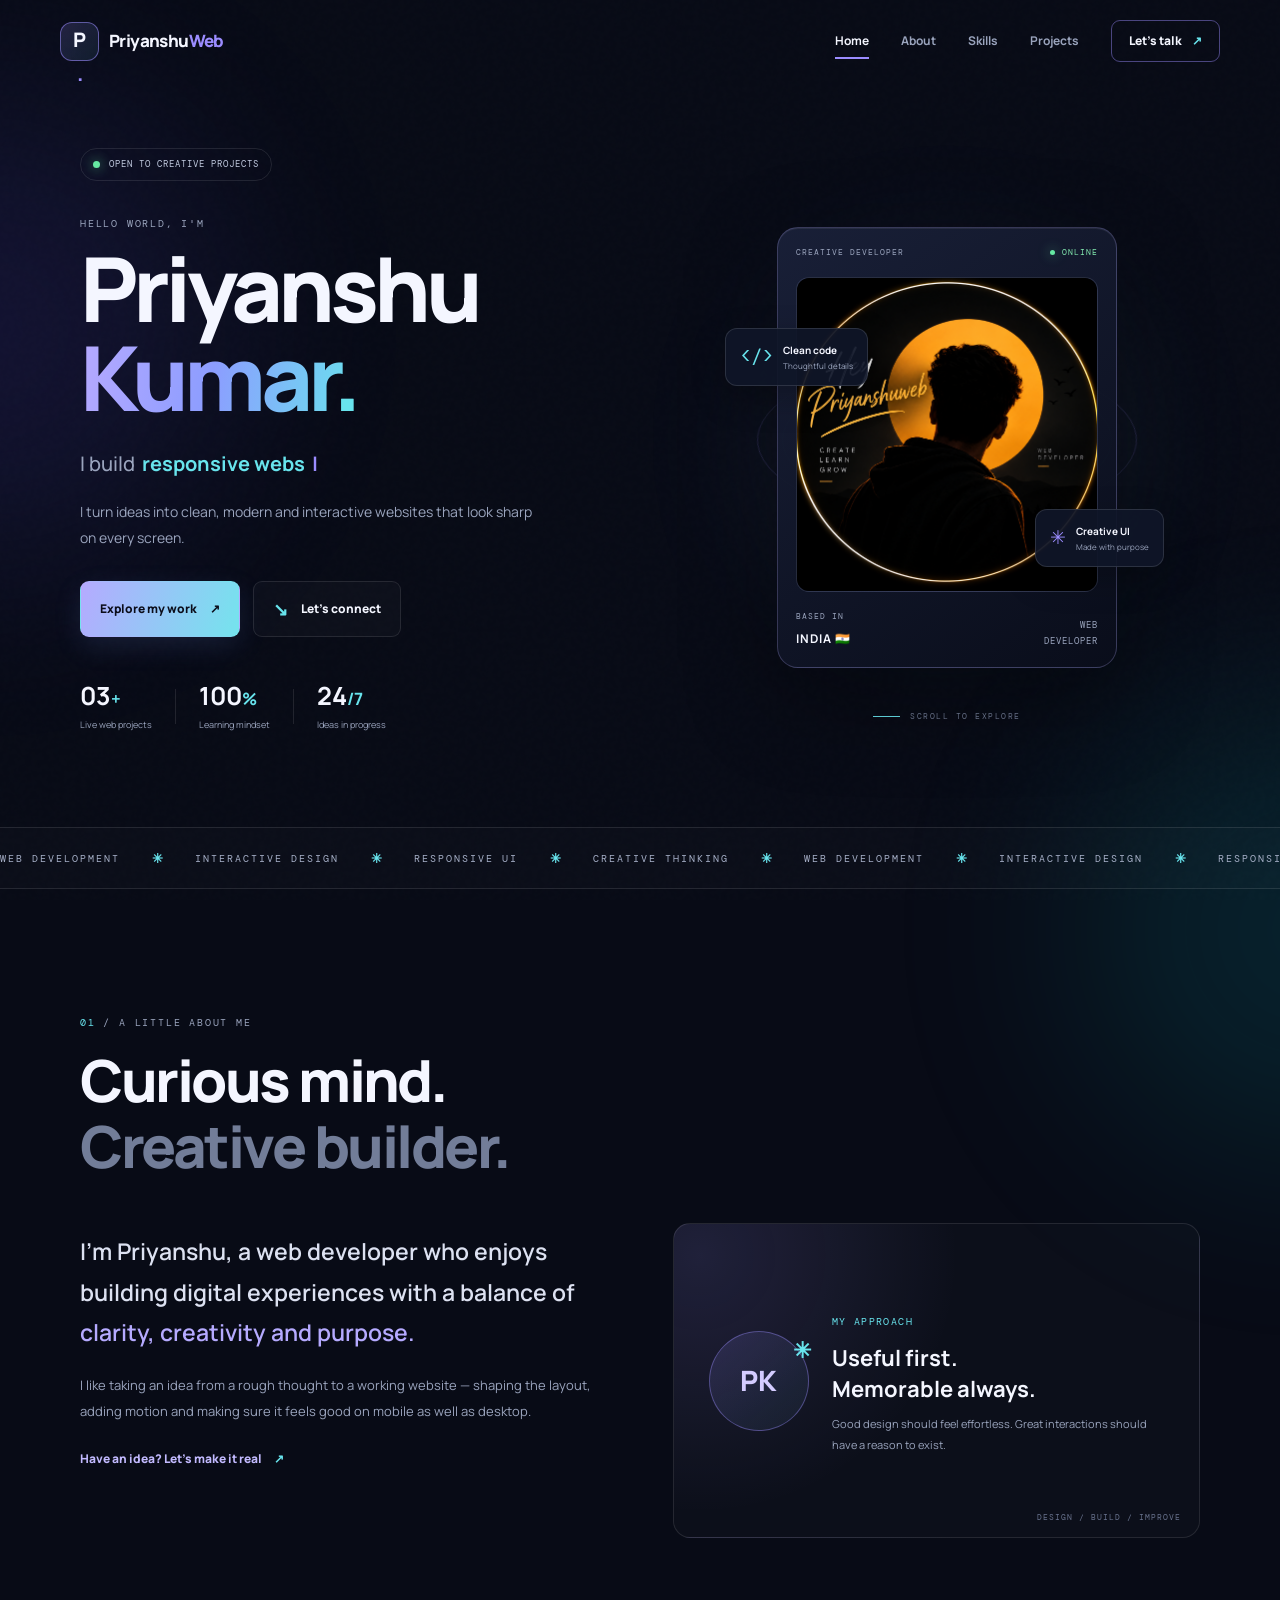
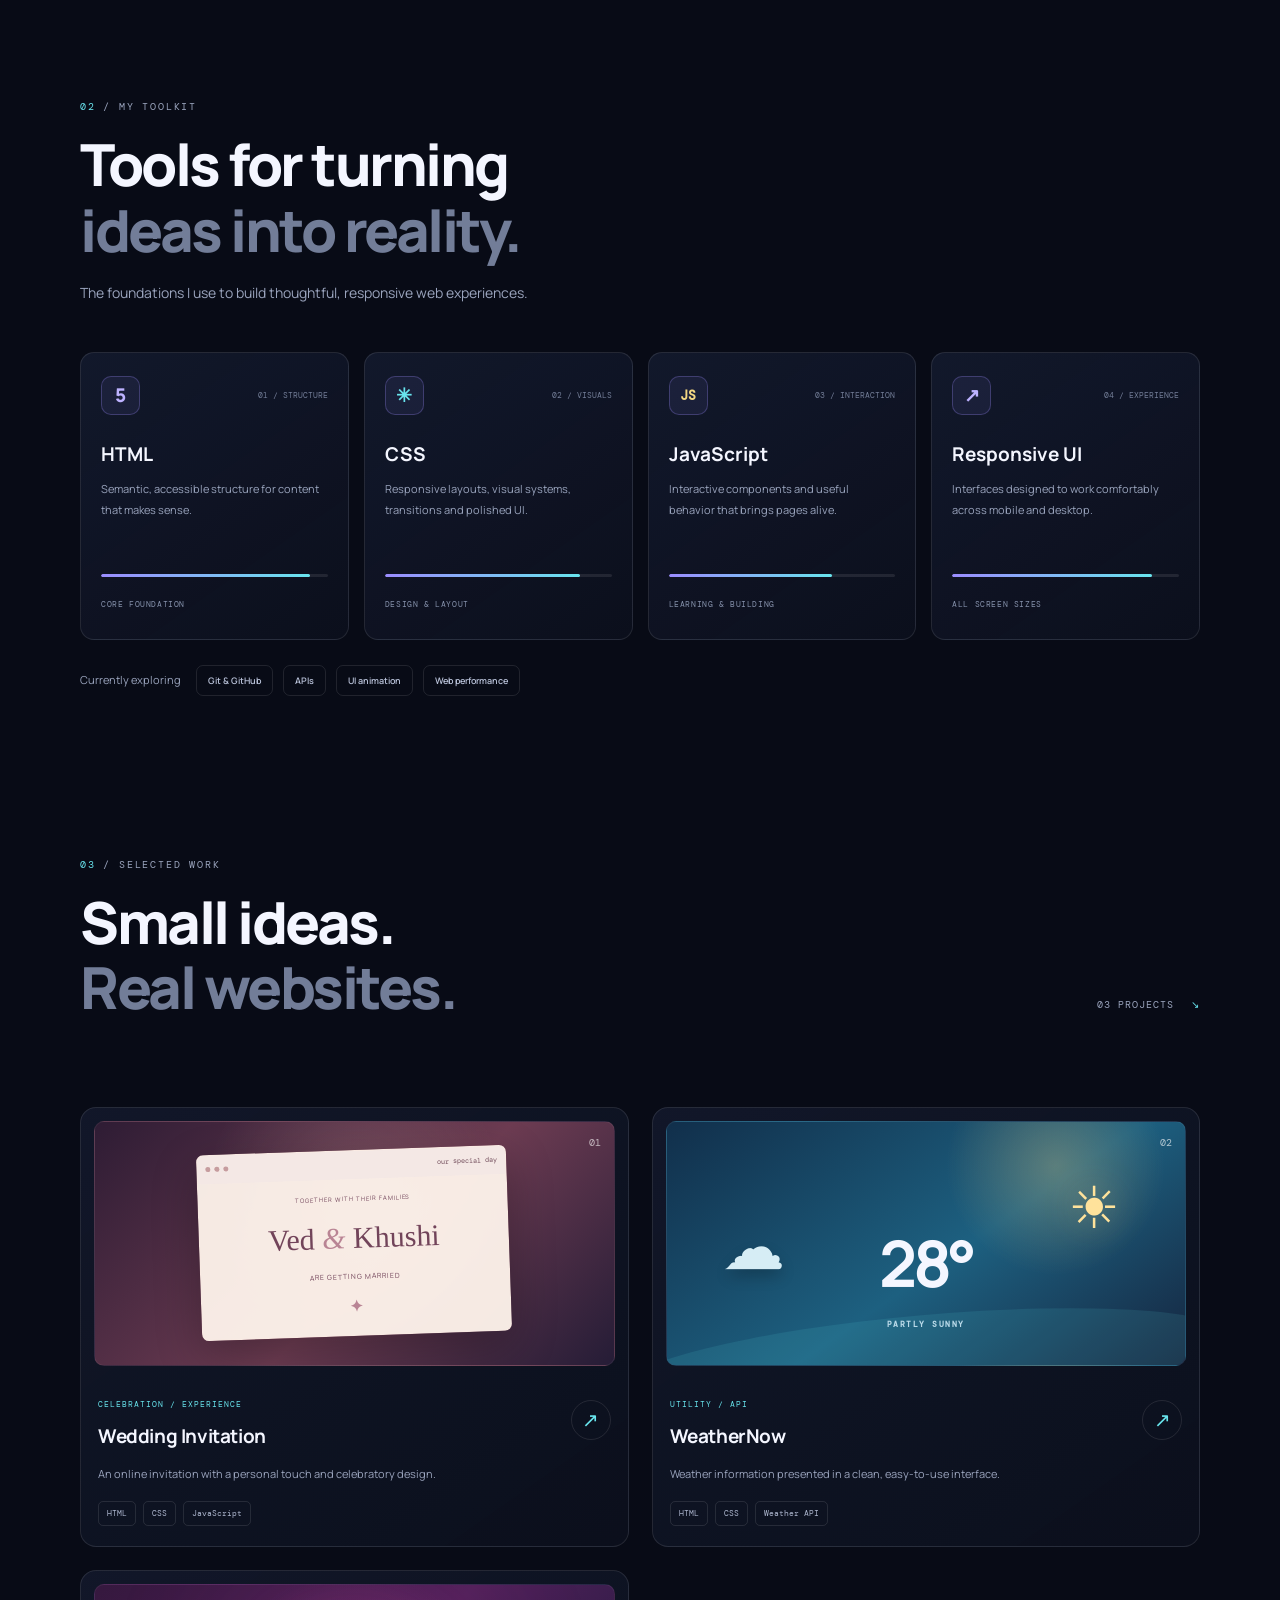
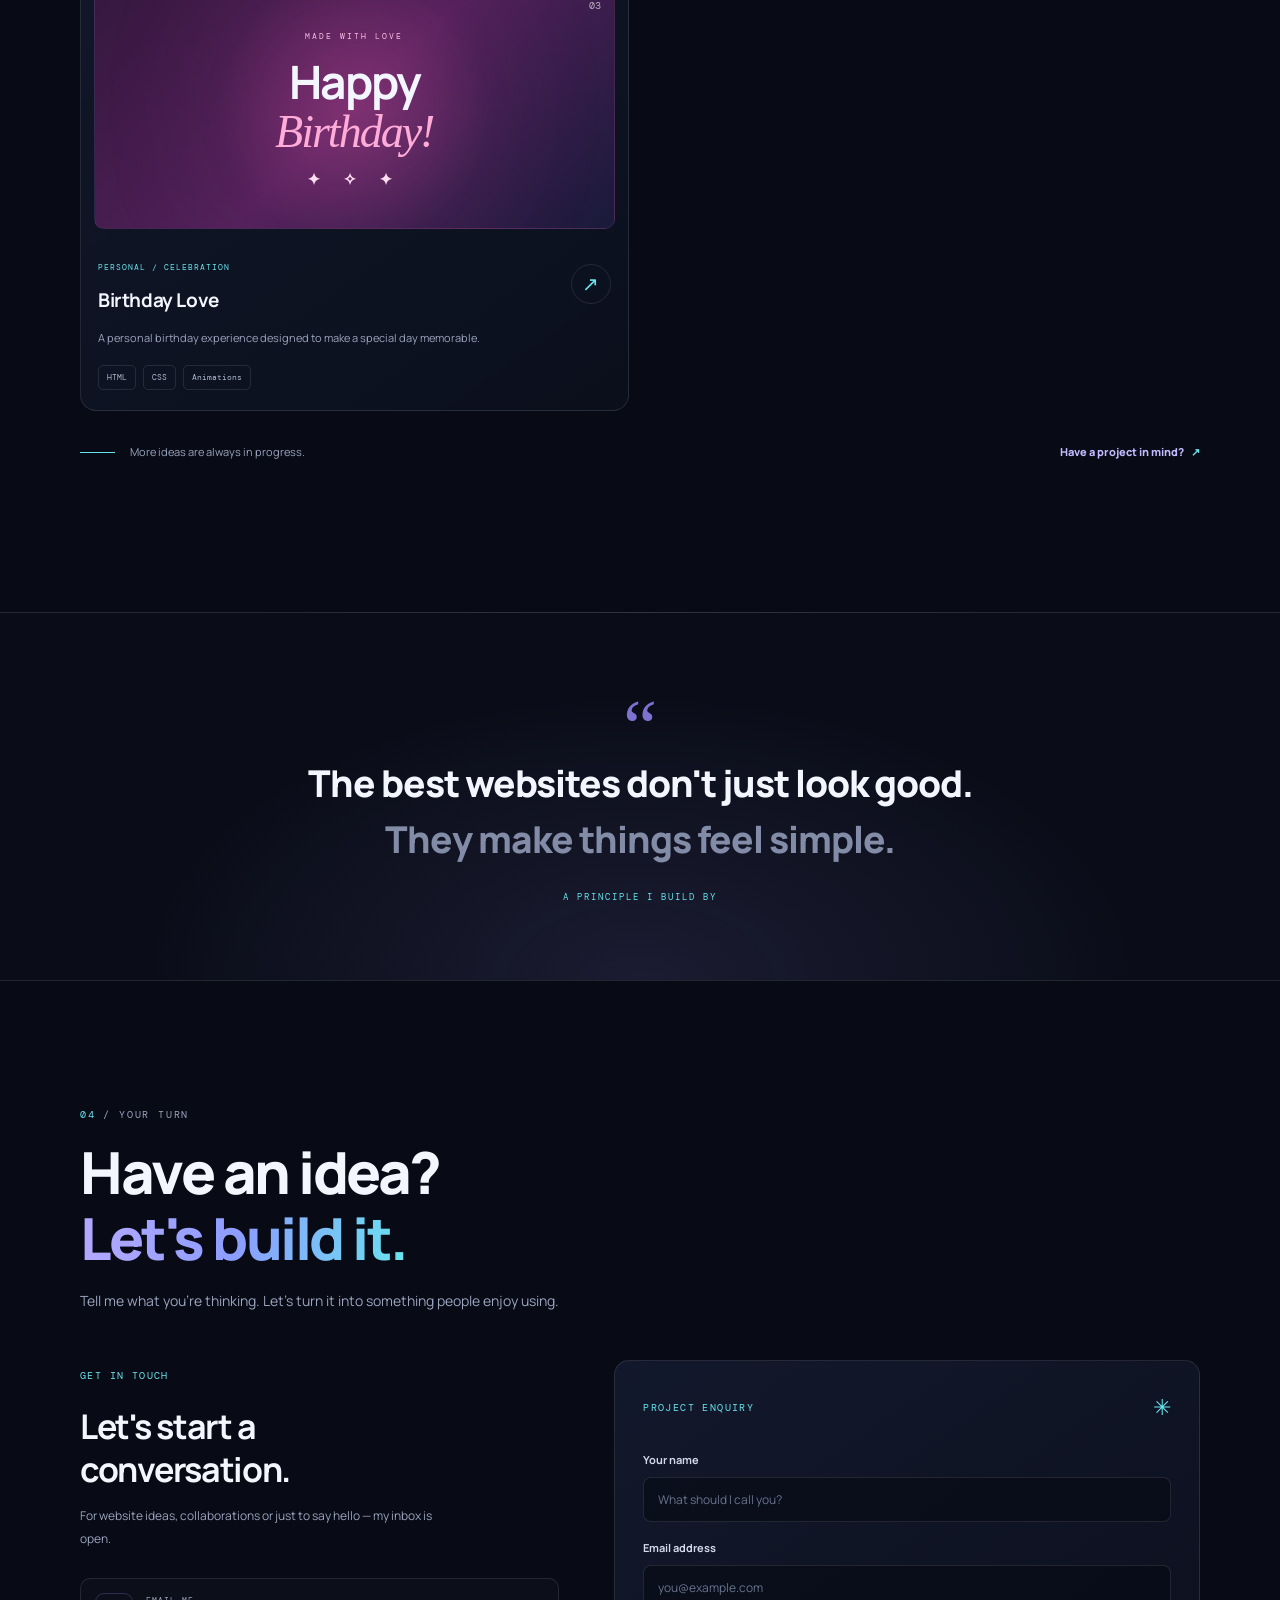
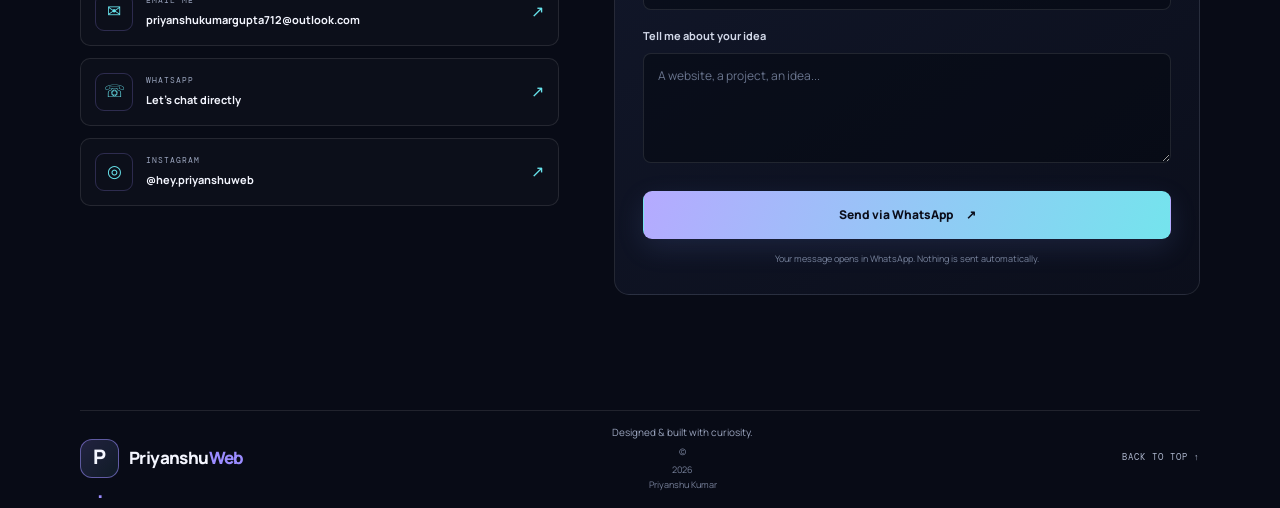
==== commit a3309196: "Add files via upload" ====
--- a/index.html
+++ b/index.html
@@ -6,96 +6,364 @@
   <meta name="theme-color" content="#080b16">
   <meta name="description" content="Priyanshu Kumar — web developer creating modern, responsive and interactive websites.">
   <title>Priyanshu Kumar — Creative Web Developer</title>
+
   <link rel="preconnect" href="https://fonts.googleapis.com">
   <link rel="preconnect" href="https://fonts.gstatic.com" crossorigin>
   <link href="https://fonts.googleapis.com/css2?family=DM+Mono:wght@400;500&family=Manrope:wght@400;500;600;700;800&display=swap" rel="stylesheet">
   <link rel="stylesheet" href="style.css">
 </head>
 <body>
-  <div class="scroll-progress" aria-hidden="true"><span id="scrollProgress"></span></div>
-  <div class="ambient ambient-one" aria-hidden="true"></div><div class="ambient ambient-two" aria-hidden="true"></div>
-  <div class="noise-overlay" aria-hidden="true"></div>
+
+  <div class="scroll-progress"><span id="scrollProgress"></span></div>
+  <div class="ambient ambient-one"></div>
+  <div class="ambient ambient-two"></div>
+  <div class="noise-overlay"></div>
 
   <header class="site-header" id="top">
     <nav class="nav-shell" aria-label="Main navigation">
-      <a class="brand" href="#home" aria-label="PriyanshuWeb home"><span class="brand-mark">P<span>.</span></span><span>Priyanshu<span class="brand-muted">Web</span></span></a>
-      <button class="menu-toggle" id="menuToggle" aria-label="Open navigation" aria-expanded="false"><span></span><span></span></button>
+      <a class="brand" href="#home">
+        <span class="brand-mark">P<span>.</span></span>
+        <span>Priyanshu<span class="brand-muted">Web</span></span>
+      </a>
+
+      <button class="menu-toggle" id="menuToggle" aria-label="Open navigation" aria-expanded="false">
+        <span></span><span></span>
+      </button>
+
       <div class="nav-links" id="navLinks">
-        <a class="nav-link active" href="#home">Home</a><a class="nav-link" href="#about">About</a><a class="nav-link" href="#skills">Skills</a><a class="nav-link" href="#projects">Projects</a><a class="nav-contact" href="#contact">Let's talk <span>↗</span></a>
+        <a class="nav-link active" href="#home">Home</a>
+        <a class="nav-link" href="#about">About</a>
+        <a class="nav-link" href="#skills">Skills</a>
+        <a class="nav-link" href="#projects">Projects</a>
+        <a class="nav-contact" href="#contact">Let's talk <span>↗</span></a>
       </div>
     </nav>
   </header>
 
   <main>
+    <!-- HERO -->
     <section id="home" class="hero section-wrap">
       <div class="hero-copy reveal">
-        <div class="availability"><span class="status-dot"></span> OPEN TO CREATIVE PROJECTS</div>
+        <div class="availability">
+          <span class="status-dot"></span>
+          OPEN TO CREATIVE PROJECTS
+        </div>
+
         <p class="eyebrow">HELLO WORLD, I'M</p>
         <h1>Priyanshu<br><span class="gradient-text">Kumar<span class="hero-period">.</span></span></h1>
-        <div class="role-line"><span class="role-prefix">I build</span> <span id="typedRole">web experiences</span><span class="typing-cursor">|</span></div>
-        <p class="hero-description">I turn ideas into clean, modern and interactive websites that look sharp on every screen.</p>
-        <div class="hero-actions"><a class="button button-primary magnetic" href="#projects">Explore my work <span>↗</span></a><a class="button button-ghost" href="#contact"><span class="play-icon">↘</span> Let's connect</a></div>
-        <div class="hero-meta"><div><strong>03<span>+</span></strong><small>Live web projects</small></div><i></i><div><strong>100<span>%</span></strong><small>Learning mindset</small></div><i></i><div><strong>24<span>/7</span></strong><small>Ideas in progress</small></div></div>
+
+        <div class="role-line">
+          <span class="role-prefix">I build</span>
+          <span id="typedRole">web experiences</span>
+          <span class="typing-cursor">|</span>
+        </div>
+
+        <p class="hero-description">
+          I turn ideas into clean, modern and interactive websites
+          that look sharp on every screen.
+        </p>
+
+        <div class="hero-actions">
+          <a class="button button-primary" href="#projects">Explore my work <span>↗</span></a>
+          <a class="button button-ghost" href="#contact"><span class="play-icon">↘</span> Let's connect</a>
+        </div>
+
+        <div class="hero-meta">
+          <div><strong>03<span>+</span></strong><small>Live web projects</small></div>
+          <i></i>
+          <div><strong>100<span>%</span></strong><small>Learning mindset</small></div>
+          <i></i>
+          <div><strong>24<span>/7</span></strong><small>Ideas in progress</small></div>
+        </div>
       </div>
 
       <div class="hero-visual reveal" data-delay="150">
-        <div class="visual-orbit orbit-one"></div><div class="visual-orbit orbit-two"></div>
+        <div class="visual-orbit orbit-one"></div>
+        <div class="visual-orbit orbit-two"></div>
         <div class="visual-halo"></div>
+
         <div class="profile-stage" id="profileStage" data-tilt>
-          <div class="stage-topline"><span>CREATIVE DEVELOPER</span><span class="stage-live"><b></b> ONLINE</span></div>
-          <div class="profile-frame"><img src="assets/profile.jpg" alt="Portrait of Priyanshu Kumar" onerror="this.style.display='none';this.nextElementSibling.style.display='grid'"><div class="profile-fallback">PK<span>.</span></div></div>
-          <div class="stage-bottom"><div><small>BASED IN</small><strong>INDIA 🇮🇳</strong></div><div class="stage-coordinate">23.99° N<br>85.36° E</div></div>
-          <div class="float-chip chip-code"><span>&lt;/&gt;</span><div><b>Clean code</b><small>Thoughtful details</small></div></div>
-          <div class="float-chip chip-design"><span>✳</span><div><b>Creative UI</b><small>Made with purpose</small></div></div>
-        </div>
+          <div class="stage-topline">
+            <span>CREATIVE DEVELOPER</span>
+            <span class="stage-live"><b></b> ONLINE</span>
+          </div>
+
+          <div class="profile-frame">
+            <img src="profile.jpg" alt="Portrait of Priyanshu Kumar"
+              onerror="this.style.display='none';this.nextElementSibling.style.display='grid'">
+            <div class="profile-fallback">PK<span>.</span></div>
+          </div>
+
+          <div class="stage-bottom">
+            <div><small>BASED IN</small><strong>INDIA 🇮🇳</strong></div>
+            <div class="stage-coordinate">WEB<br>DEVELOPER</div>
+          </div>
+
+          <div class="float-chip chip-code">
+            <span>&lt;/&gt;</span>
+            <div><b>Clean code</b><small>Thoughtful details</small></div>
+          </div>
+
+          <div class="float-chip chip-design">
+            <span>✳</span>
+            <div><b>Creative UI</b><small>Made with purpose</small></div>
+          </div>
+        </div>
+
         <div class="scroll-cue"><span></span> SCROLL TO EXPLORE</div>
       </div>
     </section>
 
-    <div class="ticker" aria-label="Areas of interest"><div class="ticker-track"><span>WEB DEVELOPMENT</span><b>✳</b><span>INTERACTIVE DESIGN</span><b>✳</b><span>RESPONSIVE UI</span><b>✳</b><span>CREATIVE THINKING</span><b>✳</b><span>WEB DEVELOPMENT</span><b>✳</b><span>INTERACTIVE DESIGN</span><b>✳</b><span>RESPONSIVE UI</span><b>✳</b><span>CREATIVE THINKING</span><b>✳</b></div></div>
-
+    <!-- MOVING TEXT -->
+    <div class="ticker">
+      <div class="ticker-track">
+        <span>WEB DEVELOPMENT</span><b>✳</b>
+        <span>INTERACTIVE DESIGN</span><b>✳</b>
+        <span>RESPONSIVE UI</span><b>✳</b>
+        <span>CREATIVE THINKING</span><b>✳</b>
+        <span>WEB DEVELOPMENT</span><b>✳</b>
+        <span>INTERACTIVE DESIGN</span><b>✳</b>
+        <span>RESPONSIVE UI</span><b>✳</b>
+        <span>CREATIVE THINKING</span><b>✳</b>
+      </div>
+    </div>
+
+    <!-- ABOUT -->
     <section id="about" class="section-wrap section-block">
-      <div class="section-heading reveal"><p class="eyebrow"><span>01</span> / A LITTLE ABOUT ME</p><h2>Curious mind.<br><span class="muted-heading">Creative builder.</span></h2></div>
+      <div class="section-heading reveal">
+        <p class="eyebrow"><span>01</span> / A LITTLE ABOUT ME</p>
+        <h2>Curious mind.<br><span class="muted-heading">Creative builder.</span></h2>
+      </div>
+
       <div class="about-grid">
-        <div class="about-copy reveal"><p class="large-copy">I'm Priyanshu, a web developer who enjoys building digital experiences with a balance of <span class="text-accent">clarity, creativity and purpose.</span></p><p>I like taking an idea from a rough thought to a working website — shaping the layout, adding motion and making sure it feels good on mobile as well as desktop.</p><a href="#contact" class="text-link">Have an idea? Let's make it real <span>↗</span></a></div>
-        <div class="about-side reveal" data-delay="100"><div class="about-orb"><span>PK</span><i>✳</i></div><div class="about-side-text"><span class="mono-label">MY APPROACH</span><h3>Useful first.<br>Memorable always.</h3><p>Good design should feel effortless. Great interactions should have a reason to exist.</p></div><div class="corner-code">DESIGN / BUILD / IMPROVE</div></div>
-      </div>
-    </section>
-
+        <div class="about-copy reveal">
+          <p class="large-copy">
+            I'm Priyanshu, a web developer who enjoys building digital
+            experiences with a balance of
+            <span class="text-accent">clarity, creativity and purpose.</span>
+          </p>
+          <p>
+            I like taking an idea from a rough thought to a working website —
+            shaping the layout, adding motion and making sure it feels good
+            on mobile as well as desktop.
+          </p>
+          <a href="#contact" class="text-link">Have an idea? Let's make it real <span>↗</span></a>
+        </div>
+
+        <div class="about-side reveal" data-delay="100">
+          <div class="about-orb"><span>PK</span><i>✳</i></div>
+          <div class="about-side-text">
+            <span class="mono-label">MY APPROACH</span>
+            <h3>Useful first.<br>Memorable always.</h3>
+            <p>Good design should feel effortless. Great interactions should have a reason to exist.</p>
+          </div>
+          <div class="corner-code">DESIGN / BUILD / IMPROVE</div>
+        </div>
+      </div>
+    </section>
+
+    <!-- SKILLS -->
     <section id="skills" class="section-wrap section-block skills-section">
-      <div class="section-heading reveal"><p class="eyebrow"><span>02</span> / MY TOOLKIT</p><h2>Tools for turning<br><span class="muted-heading">ideas into reality.</span></h2><p class="section-subtitle">The foundations I use to build thoughtful, responsive web experiences.</p></div>
+      <div class="section-heading reveal">
+        <p class="eyebrow"><span>02</span> / MY TOOLKIT</p>
+        <h2>Tools for turning<br><span class="muted-heading">ideas into reality.</span></h2>
+        <p class="section-subtitle">The foundations I use to build thoughtful, responsive web experiences.</p>
+      </div>
+
       <div class="skills-grid">
-        <article class="skill-card reveal" data-tilt><div class="skill-card-top"><span class="skill-symbol">5</span><span class="skill-index">01 / STRUCTURE</span></div><h3>HTML</h3><p>Semantic, accessible structure for content that makes sense.</p><div class="skill-track"><span style="--level:92%"></span></div><small>CORE FOUNDATION</small></article>
-        <article class="skill-card reveal" data-tilt data-delay="70"><div class="skill-card-top"><span class="skill-symbol css-symbol">✳</span><span class="skill-index">02 / VISUALS</span></div><h3>CSS</h3><p>Responsive layouts, visual systems, transitions and polished UI.</p><div class="skill-track"><span style="--level:86%"></span></div><small>DESIGN & LAYOUT</small></article>
-        <article class="skill-card reveal" data-tilt data-delay="140"><div class="skill-card-top"><span class="skill-symbol js-symbol">JS</span><span class="skill-index">03 / INTERACTION</span></div><h3>JavaScript</h3><p>Interactive components and useful behavior that brings pages alive.</p><div class="skill-track"><span style="--level:72%"></span></div><small>LEARNING & BUILDING</small></article>
-        <article class="skill-card reveal" data-tilt data-delay="210"><div class="skill-card-top"><span class="skill-symbol">↗</span><span class="skill-index">04 / EXPERIENCE</span></div><h3>Responsive UI</h3><p>Interfaces designed to work comfortably across mobile and desktop.</p><div class="skill-track"><span style="--level:88%"></span></div><small>ALL SCREEN SIZES</small></article>
-      </div>
-      <div class="tool-tags reveal"><span>Currently exploring</span><b>Git & GitHub</b><b>APIs</b><b>UI animation</b><b>Web performance</b></div>
-    </section>
-
+        <article class="skill-card reveal" data-tilt>
+          <div class="skill-card-top"><span class="skill-symbol">5</span><span class="skill-index">01 / STRUCTURE</span></div>
+          <h3>HTML</h3>
+          <p>Semantic, accessible structure for content that makes sense.</p>
+          <div class="skill-track"><span style="--level:92%"></span></div>
+          <small>CORE FOUNDATION</small>
+        </article>
+
+        <article class="skill-card reveal" data-tilt data-delay="70">
+          <div class="skill-card-top"><span class="skill-symbol css-symbol">✳</span><span class="skill-index">02 / VISUALS</span></div>
+          <h3>CSS</h3>
+          <p>Responsive layouts, visual systems, transitions and polished UI.</p>
+          <div class="skill-track"><span style="--level:86%"></span></div>
+          <small>DESIGN & LAYOUT</small>
+        </article>
+
+        <article class="skill-card reveal" data-tilt data-delay="140">
+          <div class="skill-card-top"><span class="skill-symbol js-symbol">JS</span><span class="skill-index">03 / INTERACTION</span></div>
+          <h3>JavaScript</h3>
+          <p>Interactive components and useful behavior that brings pages alive.</p>
+          <div class="skill-track"><span style="--level:72%"></span></div>
+          <small>LEARNING & BUILDING</small>
+        </article>
+
+        <article class="skill-card reveal" data-tilt data-delay="210">
+          <div class="skill-card-top"><span class="skill-symbol">↗</span><span class="skill-index">04 / EXPERIENCE</span></div>
+          <h3>Responsive UI</h3>
+          <p>Interfaces designed to work comfortably across mobile and desktop.</p>
+          <div class="skill-track"><span style="--level:88%"></span></div>
+          <small>ALL SCREEN SIZES</small>
+        </article>
+      </div>
+
+      <div class="tool-tags reveal">
+        <span>Currently exploring</span>
+        <b>Git & GitHub</b><b>APIs</b><b>UI animation</b><b>Web performance</b>
+      </div>
+    </section>
+
+    <!-- PROJECTS -->
     <section id="projects" class="section-wrap section-block project-section">
-      <div class="section-heading section-heading-row reveal"><div><p class="eyebrow"><span>03</span> / SELECTED WORK</p><h2>Small ideas.<br><span class="muted-heading">Real websites.</span></h2></div><a class="text-link all-projects-link" href="webprojects.html">Explore all projects <span>↗</span></a></div>
-      <p class="section-subtitle reveal">A growing collection of experiments, useful tools and creative web experiences.</p>
+      <div class="section-heading section-heading-row reveal">
+        <div>
+          <p class="eyebrow"><span>03</span> / SELECTED WORK</p>
+          <h2>Small ideas.<br><span class="muted-heading">Real websites.</span></h2>
+        </div>
+        <span class="projects-count">03 PROJECTS <span>↘</span></span>
+      </div>
+
+      <p class="section-subtitle reveal">
+        A growing collection of experiments, useful tools and creative web experiences.
+      </p>
+
       <div class="projects-grid">
-        <article class="project-card project-featured reveal" data-tilt><div class="project-preview preview-wedding"><div class="preview-window"><div class="preview-bar"><i></i><i></i><i></i><span>our special day</span></div><div class="wedding-preview-content"><span>TOGETHER WITH THEIR FAMILIES</span><strong>Ved <em>&</em> Khushi</strong><small>ARE GETTING MARRIED</small><b>✦</b></div></div><span class="preview-number">01</span></div><div class="project-info"><div><span class="project-type">CELEBRATION / EXPERIENCE</span><h3>Wedding Invitation</h3></div><a href="https://ved-khushi.vercel.app/" target="_blank" rel="noopener noreferrer" class="project-arrow" aria-label="Open wedding invitation website">↗</a></div><p>An online invitation with a personal touch and celebratory design.</p><div class="project-tags"><span>HTML</span><span>CSS</span><span>JavaScript</span></div></article>
-        <article class="project-card reveal" data-tilt data-delay="100"><div class="project-preview preview-weather"><div class="weather-sun">☀</div><div class="weather-cloud">☁</div><div class="weather-temp">28°<small>PARTLY SUNNY</small></div><div class="weather-lines"></div><span class="preview-number">02</span></div><div class="project-info"><div><span class="project-type">UTILITY / API</span><h3>Weather Web</h3></div><a href="https://heypriyanshuweb.github.io/Wheater/" target="_blank" rel="noopener noreferrer" class="project-arrow" aria-label="Open weather website">↗</a></div><p>Weather information presented in a clean, easy-to-use interface.</p><div class="project-tags"><span>HTML</span><span>CSS</span><span>Weather API</span></div></article>
-        <article class="project-card reveal" data-tilt data-delay="180"><div class="project-preview preview-portfolio"><div class="mini-window"><span class="mini-label">PORTFOLIO / 2026</span><div class="mini-title">Make it<br><i>meaningful.</i></div><div class="mini-pills"><b>DESIGN</b><b>BUILD</b><b>SHIP</b></div></div><span class="preview-number">03</span></div><div class="project-info"><div><span class="project-type">PERSONAL / WEB</span><h3>More Web Projects</h3></div><a href="webprojects.html" class="project-arrow" aria-label="Explore all web projects">↗</a></div><p>Explore more experiments, personal projects and interactive pages.</p><div class="project-tags"><span>Creative UI</span><span>Responsive</span><span>Web</span></div></article>
-      </div>
-      <div class="project-bottom reveal"><span class="project-bottom-line"></span><p>More ideas are always in progress.</p><a href="webprojects.html">See the full collection <span>↗</span></a></div>
-    </section>
-
-    <section class="quote-band"><div class="quote-mark">“</div><p class="reveal">The best websites don't just look good.<br><span>They make things feel simple.</span></p><span class="quote-caption">A PRINCIPLE I BUILD BY</span></section>
-
+        <!-- Wedding project -->
+        <article class="project-card project-featured reveal" data-tilt>
+          <div class="project-preview preview-wedding">
+            <div class="preview-window">
+              <div class="preview-bar"><i></i><i></i><i></i><span>our special day</span></div>
+              <div class="wedding-preview-content">
+                <span>TOGETHER WITH THEIR FAMILIES</span>
+                <strong>Ved <em>&</em> Khushi</strong>
+                <small>ARE GETTING MARRIED</small>
+                <b>✦</b>
+              </div>
+            </div>
+            <span class="preview-number">01</span>
+          </div>
+
+          <div class="project-info">
+            <div><span class="project-type">CELEBRATION / EXPERIENCE</span><h3>Wedding Invitation</h3></div>
+            <a href="https://ved-khushi.vercel.app/" target="_blank" rel="noopener noreferrer" class="project-arrow" aria-label="Open wedding invitation website">↗</a>
+          </div>
+          <p>An online invitation with a personal touch and celebratory design.</p>
+          <div class="project-tags"><span>HTML</span><span>CSS</span><span>JavaScript</span></div>
+        </article>
+
+        <!-- Weather project -->
+        <article class="project-card reveal" data-tilt data-delay="100">
+          <div class="project-preview preview-weather">
+            <div class="weather-sun">☀</div>
+            <div class="weather-cloud">☁</div>
+            <div class="weather-temp">28°<small>PARTLY SUNNY</small></div>
+            <div class="weather-lines"></div>
+            <span class="preview-number">02</span>
+          </div>
+
+          <div class="project-info">
+            <div><span class="project-type">UTILITY / API</span><h3>WeatherNow</h3></div>
+            <a href="https://heypriyanshuweb.github.io/Wheater/" target="_blank" rel="noopener noreferrer" class="project-arrow" aria-label="Open WeatherNow website">↗</a>
+          </div>
+          <p>Weather information presented in a clean, easy-to-use interface.</p>
+          <div class="project-tags"><span>HTML</span><span>CSS</span><span>Weather API</span></div>
+        </article>
+
+        <!-- Birthday project -->
+        <article class="project-card reveal" data-tilt data-delay="180">
+          <div class="project-preview preview-birthday">
+            <div class="birthday-glow"></div>
+            <div class="birthday-content">
+              <span>MADE WITH LOVE</span>
+              <strong>Happy<br><i>Birthday!</i></strong>
+              <b>✦ ✧ ✦</b>
+            </div>
+            <span class="preview-number">03</span>
+          </div>
+
+          <div class="project-info">
+            <div><span class="project-type">PERSONAL / CELEBRATION</span><h3>Birthday Love</h3></div>
+            <a href="https://heypriyanshuweb.github.io/HappyBirthdayLove/" target="_blank" rel="noopener noreferrer" class="project-arrow" aria-label="Open Birthday Love website">↗</a>
+          </div>
+          <p>A personal birthday experience designed to make a special day memorable.</p>
+          <div class="project-tags"><span>HTML</span><span>CSS</span><span>Animations</span></div>
+        </article>
+      </div>
+
+      <div class="project-bottom reveal">
+        <span class="project-bottom-line"></span>
+        <p>More ideas are always in progress.</p>
+        <a href="#contact">Have a project in mind? <span>↗</span></a>
+      </div>
+    </section>
+
+    <!-- QUOTE -->
+    <section class="quote-band">
+      <div class="quote-mark">“</div>
+      <p class="reveal">The best websites don't just look good.<br><span>They make things feel simple.</span></p>
+      <span class="quote-caption">A PRINCIPLE I BUILD BY</span>
+    </section>
+
+    <!-- CONTACT -->
     <section id="contact" class="section-wrap section-block contact-section">
-      <div class="section-heading reveal"><p class="eyebrow"><span>04</span> / YOUR TURN</p><h2>Have an idea?<br><span class="gradient-text">Let's build it.</span></h2><p class="section-subtitle">Tell me what you're thinking. Let's turn it into something people enjoy using.</p></div>
+      <div class="section-heading reveal">
+        <p class="eyebrow"><span>04</span> / YOUR TURN</p>
+        <h2>Have an idea?<br><span class="gradient-text">Let's build it.</span></h2>
+        <p class="section-subtitle">Tell me what you're thinking. Let's turn it into something people enjoy using.</p>
+      </div>
+
       <div class="contact-grid">
-        <div class="contact-panel reveal"><span class="mono-label">GET IN TOUCH</span><h3>Let's start a<br>conversation.</h3><p>For website ideas, collaborations or just to say hello — my inbox is open.</p><a class="contact-method" href="mailto:priyanshukumargupta712@outlook.com"><span class="method-icon">✉</span><span><small>EMAIL ME</small><b>priyanshukumargupta712@outlook.com</b></span><span class="method-arrow">↗</span></a><a class="contact-method" href="https://wa.me/918709397011" target="_blank" rel="noopener noreferrer"><span class="method-icon">☏</span><span><small>WHATSAPP</small><b>Let's chat directly</b></span><span class="method-arrow">↗</span></a><a class="contact-method" href="https://instagram.com/hey.priyanshuweb" target="_blank" rel="noopener noreferrer"><span class="method-icon">◎</span><span><small>INSTAGRAM</small><b>@hey.priyanshuweb</b></span><span class="method-arrow">↗</span></a></div>
-        <form class="contact-form reveal" id="contactForm"><div class="form-heading"><span class="mono-label">PROJECT ENQUIRY</span><span class="form-spark">✳</span></div><label for="name">Your name</label><input type="text" id="name" name="name" placeholder="What should I call you?" autocomplete="name" required><label for="email">Email address</label><input type="email" id="email" name="email" placeholder="you@example.com" autocomplete="email" required><label for="message">Tell me about your idea</label><textarea id="message" name="message" rows="4" placeholder="A website, a project, an idea..." required></textarea><button class="button button-primary form-submit" type="submit">Send via WhatsApp <span>↗</span></button><p class="form-note">Your message opens in WhatsApp. Nothing is sent automatically.</p></form>
+        <div class="contact-panel reveal">
+          <span class="mono-label">GET IN TOUCH</span>
+          <h3>Let's start a<br>conversation.</h3>
+          <p>For website ideas, collaborations or just to say hello — my inbox is open.</p>
+
+          <a class="contact-method" href="mailto:priyanshukumargupta712@outlook.com">
+            <span class="method-icon">✉</span>
+            <span><small>EMAIL ME</small><b>priyanshukumargupta712@outlook.com</b></span>
+            <span class="method-arrow">↗</span>
+          </a>
+
+          <a class="contact-method" href="https://wa.me/918709397011" target="_blank" rel="noopener noreferrer">
+            <span class="method-icon">☏</span>
+            <span><small>WHATSAPP</small><b>Let's chat directly</b></span>
+            <span class="method-arrow">↗</span>
+          </a>
+
+          <a class="contact-method" href="https://instagram.com/hey.priyanshuweb" target="_blank" rel="noopener noreferrer">
+            <span class="method-icon">◎</span>
+            <span><small>INSTAGRAM</small><b>@hey.priyanshuweb</b></span>
+            <span class="method-arrow">↗</span>
+          </a>
+        </div>
+
+        <form class="contact-form reveal" id="contactForm">
+          <div class="form-heading"><span class="mono-label">PROJECT ENQUIRY</span><span class="form-spark">✳</span></div>
+
+          <label for="name">Your name</label>
+          <input type="text" id="name" name="name" placeholder="What should I call you?" autocomplete="name" required>
+
+          <label for="email">Email address</label>
+          <input type="email" id="email" name="email" placeholder="you@example.com" autocomplete="email" required>
+
+          <label for="message">Tell me about your idea</label>
+          <textarea id="message" name="message" rows="4" placeholder="A website, a project, an idea..." required></textarea>
+
+          <button class="button button-primary form-submit" type="submit">Send via WhatsApp <span>↗</span></button>
+          <p class="form-note">Your message opens in WhatsApp. Nothing is sent automatically.</p>
+        </form>
       </div>
     </section>
   </main>
-  <footer class="site-footer"><a class="brand" href="#home"><span class="brand-mark">P<span>.</span></span><span>Priyanshu<span class="brand-muted">Web</span></span></a><p>Designed & built with curiosity. <span>© <span id="currentYear">2026</span> Priyanshu Kumar</span></p><a class="back-top" href="#top">BACK TO TOP ↑</a></footer>
+
+  <footer class="site-footer">
+    <a class="brand" href="#home">
+      <span class="brand-mark">P<span>.</span></span>
+      <span>Priyanshu<span class="brand-muted">Web</span></span>
+    </a>
+    <p>Designed & built with curiosity. <span>© <span id="currentYear">2026</span> Priyanshu Kumar</span></p>
+    <a class="back-top" href="#top">BACK TO TOP ↑</a>
+  </footer>
+
   <button class="back-to-top" id="backToTop" aria-label="Back to top">↑</button>
+
   <script src="script.js"></script>
 </body>
-</html>
+</html>
--- a/style.css
+++ b/style.css
@@ -1,180 +1,2120 @@
-:root{--bg:#080b16;--panel:#101525;--panel2:#131a2d;--line:rgba(160,177,218,.16);--text:#f4f6ff;--muted:#9ba7c2;--cyan:#69e7f5;--blue:#7c8cff;--violet:#b38cff;--font:'Manrope',Arial,sans-serif;--mono:'DM Mono',monospace;--max:1160px}*{box-sizing:border-box;margin:0;padding:0}html{scroll-behavior:smooth;scroll-padding-top:100px}body{background:var(--bg);color:var(--text);font-family:var(--font);line-height:1.65;overflow-x:hidden;isolation:isolate}body:before{content:"";position:fixed;inset:0;z-index:-4;background:radial-gradient(ellipse at 50% -20%,#192343 0%,transparent 50%),linear-gradient(180deg,#080b16,#090d1b 55%,#080b16)}a{color:inherit;text-decoration:none}button,input,textarea{font:inherit}button,a{-webkit-tap-highlight-color:transparent}button{color:inherit}.scroll-progress{position:fixed;z-index:2000;top:0;left:0;width:100%;height:3px;background:transparent}.scroll-progress span{display:block;width:0;height:100%;background:linear-gradient(90deg,var(--cyan),var(--blue),var(--violet));box-shadow:0 0 12px #69e7f588}.ambient{position:fixed;z-index:-2;width:400px;height:400px;border-radius:50%;filter:blur(100px);opacity:.14;pointer-events:none;animation:ambientFloat 15s ease-in-out infinite alternate}.ambient-one{background:#3869ff;top:12%;left:-220px}.ambient-two{background:#20d4d8;right:-240px;top:52%;animation-delay:-6s}.noise-overlay{position:fixed;inset:0;z-index:-1;pointer-events:none;opacity:.035;background-image:url("data:image/svg+xml,%3Csvg viewBox='0 0 180 180' xmlns='http://www.w3.org/2000/svg'%3E%3Cfilter id='n'%3E%3CfeTurbulence type='fractalNoise' baseFrequency='.95' numOctaves='3' stitchTiles='stitch'/%3E%3C/filter%3E%3Crect width='100%25' height='100%25' filter='url(%23n)' opacity='.5'/%3E%3C/svg%3E")}.site-header{position:sticky;top:0;z-index:1000;border-bottom:1px solid transparent;transition:background .3s,border-color .3s,backdrop-filter .3s}.site-header.scrolled{background:#080b16d9;border-color:var(--line);backdrop-filter:blur(18px)}.nav-shell{max-width:var(--max);margin:auto;padding:19px 28px;display:flex;align-items:center;justify-content:space-between;gap:24px}.brand{display:inline-flex;align-items:center;gap:10px;font-size:15px;font-weight:800;letter-spacing:-.5px}.brand-mark{display:grid;place-items:center;width:34px;height:34px;border:1px solid #6be8f57a;border-radius:11px;background:linear-gradient(135deg,#69e7f522,#7c8cff22);color:var(--cyan);font-size:17px;box-shadow:inset 0 0 20px #69e7f510}.brand-mark span,.hero-period{color:var(--cyan)}.brand-muted{color:var(--muted);font-weight:500}.nav-links{display:flex;align-items:center;gap:31px}.nav-link{font-size:12px;color:#aeb8d1;transition:color .2s;position:relative}.nav-link:after{content:"";position:absolute;bottom:-8px;left:0;width:0;height:2px;background:var(--cyan);transition:width .25s}.nav-link:hover,.nav-link.active{color:var(--text)}.nav-link.active:after,.nav-link:hover:after{width:100%}.nav-contact{font-size:12px;font-weight:800;border:1px solid #7787ad50;border-radius:999px;padding:10px 16px;transition:.25s}.nav-contact span{color:var(--cyan);margin-left:7px}.nav-contact:hover{border-color:var(--cyan);background:#69e7f510}.menu-toggle{display:none;background:transparent;border:1px solid var(--line);border-radius:10px;padding:9px;width:42px;height:42px}.menu-toggle span{display:block;height:2px;width:18px;background:var(--text);margin:5px auto;transition:.2s}.menu-toggle[aria-expanded=true] span:first-child{transform:translateY(3.5px) rotate(45deg)}.menu-toggle[aria-expanded=true] span:last-child{transform:translateY(-3.5px) rotate(-45deg)}.section-wrap{width:min(100% - 56px,var(--max));margin-inline:auto}.hero{min-height:calc(100vh - 75px);padding-top:70px;padding-bottom:100px;display:grid;grid-template-columns:1.05fr .95fr;align-items:center;gap:45px;position:relative}.hero-copy{position:relative;z-index:2}.availability{display:inline-flex;align-items:center;gap:9px;border:1px solid #75e6b82c;background:#75e6b80a;border-radius:999px;padding:7px 12px;color:#b6f5d4;font:9px var(--mono);letter-spacing:1.1px;margin-bottom:28px}.status-dot,.stage-live b{width:6px;height:6px;border-radius:50%;background:#72edb1;box-shadow:0 0 11px #72edb1;display:inline-block}.eyebrow,.mono-label{font:10px var(--mono);letter-spacing:1.8px;color:#aab6d1}.eyebrow{margin-bottom:17px}.eyebrow span{color:var(--cyan)}.hero h1{font-size:clamp(54px,7.2vw,94px);letter-spacing:-6px;line-height:.99;font-weight:800;margin-bottom:22px}.gradient-text{background:linear-gradient(105deg,#f7f9ff 4%,#8eeaf5 43%,#9e9cff 92%);-webkit-background-clip:text;background-clip:text;color:transparent}.role-line{font-size:clamp(17px,2vw,23px);font-weight:700;letter-spacing:-.6px;min-height:38px}.role-prefix{color:#a8b4ce}.role-line #typedRole{color:var(--cyan)}.typing-cursor{color:var(--cyan);animation:blink .8s steps(2,start) infinite;margin-left:3px}.hero-description{max-width:475px;color:var(--muted);font-size:14px;margin-top:17px;line-height:1.9}.hero-actions{display:flex;align-items:center;gap:13px;flex-wrap:wrap;margin-top:30px}.button{display:inline-flex;align-items:center;justify-content:center;gap:19px;padding:13px 18px;border-radius:10px;font-size:12px;font-weight:800;transition:transform .25s,border-color .25s,box-shadow .25s,background .25s}.button-primary{color:#07101b;background:linear-gradient(115deg,#80eff4,#9fa7ff);box-shadow:0 8px 28px #70dfe51c;border:1px solid #a9f6ff}.button-primary:hover{transform:translateY(-3px);box-shadow:0 12px 34px #70dfe538}.button-primary span{font-size:17px}.button-ghost{border:1px solid var(--line);color:#e2e7f7;background:#ffffff03}.button-ghost:hover{border-color:#9aa9d8;background:#ffffff08;transform:translateY(-3px)}.play-icon{font-size:17px;color:var(--cyan)}.hero-meta{display:flex;align-items:center;gap:23px;margin-top:45px}.hero-meta div{display:flex;flex-direction:column}.hero-meta strong{font-size:24px;letter-spacing:-1px;line-height:1.3}.hero-meta strong span{font-size:14px;color:var(--cyan)}.hero-meta small{font-size:9px;color:#7f8ca9;margin-top:4px}.hero-meta i{height:35px;width:1px;background:var(--line)}.hero-visual{position:relative;min-height:470px;display:grid;place-items:center;perspective:1000px}.visual-halo{position:absolute;width:310px;height:310px;border-radius:50%;background:linear-gradient(135deg,#70dfe525,#777aff19);filter:blur(15px);animation:haloPulse 5s ease-in-out infinite}.visual-orbit{position:absolute;border:1px solid #9eaef522;border-radius:50%;transform:rotate(-25deg)}.orbit-one{width:410px;height:300px;animation:orbitSpin 28s linear infinite}.orbit-two{width:330px;height:430px;transform:rotate(40deg);border-color:#69e7f51d;animation:orbitSpin 35s linear infinite reverse}.profile-stage{position:relative;width:min(100%,335px);padding:15px;border:1px solid #a5b9e13d;border-radius:23px;background:linear-gradient(145deg,#202b48d9,#0e1426e8 65%,#141d33);box-shadow:0 35px 90px #0007,inset 0 1px #ffffff18;transform-style:preserve-3d;transition:transform .18s ease-out;z-index:2}.profile-stage:before{content:"";position:absolute;inset:0;border-radius:inherit;background:radial-gradient(circle at var(--pointer-x,50%) var(--pointer-y,50%),#8eeaf51c,transparent 40%);pointer-events:none}.stage-topline,.stage-bottom{display:flex;align-items:center;justify-content:space-between;font:8px var(--mono);letter-spacing:1.1px;color:#8795b5}.stage-topline{padding:3px 4px 13px}.stage-live{display:flex;align-items:center;gap:6px;color:#b8f6d6}.stage-live b{width:5px;height:5px}.profile-frame{position:relative;aspect-ratio:4/4.6;border-radius:15px;overflow:hidden;background:radial-gradient(ellipse at 50% 30%,#415178,#171e35 60%,#101526);border:1px solid #b0c0ed24}.profile-frame:after{content:"";position:absolute;inset:0;background:linear-gradient(180deg,transparent 65%,#0c1225a8);pointer-events:none}.profile-frame img{width:100%;height:100%;display:block;object-fit:cover;object-position:center 35%;filter:saturate(.88);mix-blend-mode:normal}.profile-fallback{display:none;place-items:center;height:100%;font-size:90px;font-weight:800;letter-spacing:-8px;color:#e9f7ff;background:radial-gradient(circle at 35% 30%,#6078a6,#1b2643 55%,#111728)}.profile-fallback span{color:var(--cyan)}.stage-bottom{padding:14px 4px 3px}.stage-bottom div:first-child{display:grid;gap:4px}.stage-bottom small{font-size:7px;color:#657594}.stage-bottom strong{font-size:10px;color:#e3eafc}.stage-coordinate{text-align:right;line-height:1.8;color:#7b89a8}.float-chip{position:absolute;z-index:4;display:flex;align-items:center;gap:10px;padding:11px 13px;border:1px solid #a6b6d72e;border-radius:13px;background:#10182bdc;box-shadow:0 15px 30px #0005;backdrop-filter:blur(12px);animation:chipFloat 5s ease-in-out infinite}.float-chip>span{display:grid;place-items:center;width:32px;height:32px;border-radius:9px;background:#69e7f515;color:var(--cyan);font:14px var(--mono)}.float-chip div{display:grid;gap:2px}.float-chip b{font-size:10px}.float-chip small{font-size:8px;color:#8997b5}.chip-code{left:-34px;top:26%;animation-delay:-1.2s}.chip-design{right:-28px;bottom:20%;animation-delay:-3.2s}.chip-design>span{font-size:19px;color:#b5a0ff;background:#b5a0ff16}.scroll-cue{position:absolute;bottom:-18px;left:50%;transform:translateX(-50%);display:flex;align-items:center;gap:9px;color:#63708e;font:8px var(--mono);letter-spacing:1.6px;white-space:nowrap}.scroll-cue span{height:26px;width:14px;border:1px solid #7f8db2;border-radius:10px;position:relative}.scroll-cue span:after{content:"";position:absolute;width:2px;height:5px;left:5px;top:5px;background:var(--cyan);border-radius:3px;animation:scrollDot 1.5s infinite}.ticker{overflow:hidden;border-block:1px solid var(--line);background:#ffffff02}.ticker-track{display:flex;align-items:center;justify-content:space-around;gap:38px;width:max-content;padding:17px 0;animation:tickerMove 35s linear infinite}.ticker-track span{font:10px var(--mono);letter-spacing:2px;color:#8895b3;white-space:nowrap}.ticker-track b{color:var(--cyan);font-size:13px}.section-block{padding-top:130px;padding-bottom:70px}.section-heading{margin-bottom:45px}.section-heading h2{font-size:clamp(37px,5vw,60px);letter-spacing:-3px;line-height:1.13;margin-top:15px}.muted-heading{color:#7f8aa6}.section-subtitle{max-width:570px;color:var(--muted);font-size:13px;line-height:1.9;margin-top:18px}.about-grid{display:grid;grid-template-columns:1fr .82fr;gap:85px;align-items:center}.about-copy{max-width:560px}.about-copy p{font-size:13px;color:var(--muted);margin-bottom:19px}.about-copy .large-copy{font-size:clamp(20px,2.4vw,27px);line-height:1.6;letter-spacing:-.7px;color:#e5eafa}.text-accent{color:var(--cyan)}.text-link{display:inline-flex;align-items:center;gap:14px;color:var(--cyan);font-size:11px;font-weight:800;margin-top:13px}.text-link span{font-size:17px;transition:transform .2s}.text-link:hover span{transform:translate(3px,-3px)}.about-side{min-height:300px;position:relative;overflow:hidden;border:1px solid var(--line);border-radius:20px;padding:28px;background:linear-gradient(145deg,#151d34,#0c1120);display:flex;flex-direction:column;justify-content:space-between}.about-side:after{content:"";position:absolute;width:240px;height:240px;border-radius:50%;border:1px solid #7d91d31e;right:-75px;top:-90px;box-shadow:0 0 0 28px #7d91d30a,0 0 0 56px #7d91d308}.about-orb{position:relative;z-index:1;width:62px;height:62px;border-radius:19px;display:grid;place-items:center;background:linear-gradient(135deg,#69e7f528,#8c8cff28);border:1px solid #8bdcfb5c;font-weight:800;font-size:19px;color:#eaf9ff;box-shadow:0 0 40px #6be7f514}.about-orb i{position:absolute;right:-9px;top:-12px;color:var(--cyan);font-style:normal;font-size:18px}.about-side-text{position:relative;z-index:1;margin-top:32px}.about-side-text h3{font-size:28px;line-height:1.25;letter-spacing:-1px;margin:10px 0}.about-side-text p{font-size:11px;color:var(--muted);max-width:300px}.corner-code{position:absolute;bottom:26px;right:25px;color:#566381;font:7px var(--mono);letter-spacing:1px}.skills-section{padding-top:115px}.skills-grid{display:grid;grid-template-columns:repeat(4,1fr);gap:14px}.skill-card{min-height:250px;padding:21px 20px;border:1px solid var(--line);border-radius:17px;background:linear-gradient(145deg,#131a2c,#0d1221);position:relative;overflow:hidden;transform-style:preserve-3d;transition:border-color .25s,background .25s,transform .2s;box-shadow:0 12px 35px #0000000a}.skill-card:before,.project-card:before{content:"";position:absolute;inset:0;pointer-events:none;background:radial-gradient(circle at var(--pointer-x,50%) var(--pointer-y,50%),#7ce8f511,transparent 50%)}.skill-card:hover{border-color:#69e7f555;background:linear-gradient(145deg,#17223b,#0d1221)}.skill-card-top{display:flex;justify-content:space-between;align-items:center;margin-bottom:25px}.skill-symbol{display:grid;place-items:center;width:39px;height:39px;border-radius:12px;background:#69e7f516;border:1px solid #69e7f52b;color:var(--cyan);font-size:20px;font-weight:800}.css-symbol{color:#b7a3ff;background:#b7a3ff14;border-color:#b7a3ff30}.js-symbol{background:#e8d76a17;border-color:#e8d76a30;color:#e8d76a;font:12px var(--mono)}.skill-index{font:7px var(--mono);letter-spacing:1px;color:#697795}.skill-card h3{font-size:20px;letter-spacing:-.5px}.skill-card p{font-size:10px;color:var(--muted);line-height:1.8;margin-top:8px;min-height:54px}.skill-track{height:3px;background:#27304a;border-radius:5px;margin-top:19px;overflow:hidden}.skill-track span{display:block;width:var(--level);height:100%;border-radius:5px;background:linear-gradient(90deg,var(--cyan),var(--blue))}.skill-card>small{display:block;margin-top:10px;font:7px var(--mono);letter-spacing:1px;color:#697795}.tool-tags{display:flex;align-items:center;gap:9px;flex-wrap:wrap;margin-top:23px}.tool-tags>span{font-size:10px;color:#7c89a6;margin-right:4px}.tool-tags b{font-size:9px;font-weight:600;padding:7px 10px;border:1px solid var(--line);border-radius:999px;color:#bdc7de;background:#ffffff03}.project-section{padding-top:125px}.section-heading-row{display:flex;justify-content:space-between;align-items:flex-end;gap:25px;margin-bottom:18px}.all-projects-link{margin-bottom:8px;white-space:nowrap}.projects-grid{display:grid;grid-template-columns:1.12fr 1fr 1fr;gap:16px;margin-top:35px}.project-card{min-width:0;position:relative;overflow:hidden;padding:11px;border:1px solid var(--line);border-radius:19px;background:linear-gradient(150deg,#141b2e,#0d1220);transition:border-color .25s,box-shadow .25s,transform .2s;transform-style:preserve-3d}.project-card:hover{border-color:#83cde34d;box-shadow:0 25px 50px #0003}.project-preview{height:215px;border-radius:12px;overflow:hidden;position:relative;display:grid;place-items:center}.preview-number{position:absolute;right:12px;top:10px;color:#ffffffb5;font:9px var(--mono);z-index:2}.preview-wedding{background:radial-gradient(circle at 50% 40%,#f7c9d4,#b46e83 58%,#542f4e);padding:17px}.preview-window{width:90%;height:90%;border:1px solid #fff9;border-radius:8px;overflow:hidden;background:#fff5f0;box-shadow:0 15px 40px #3b152b50;transform:rotate(-2deg);transition:transform .4s}.project-card:hover .preview-window{transform:rotate(0) scale(1.02)}.preview-bar{height:19px;background:#f0d7d9;display:flex;align-items:center;gap:4px;padding:0 8px}.preview-bar i{width:4px;height:4px;border-radius:50%;background:#d68a9a}.preview-bar span{margin-left:auto;color:#8e5466;font:6px var(--mono)}.wedding-preview-content{height:calc(100% - 19px);display:flex;align-items:center;justify-content:center;flex-direction:column;color:#6d3b50;text-align:center}.wedding-preview-content>span,.wedding-preview-content small{font:6px var(--mono);letter-spacing:1.5px}.wedding-preview-content strong{font-family:Georgia,serif;font-weight:400;font-size:clamp(23px,3vw,37px);margin:7px 0}.wedding-preview-content em{color:#c66d87;font-weight:400}.wedding-preview-content b{font-size:16px;color:#c66d87;margin-top:9px}.preview-weather{background:linear-gradient(140deg,#153d63,#3985b5 55%,#b6e6ef);overflow:hidden}.preview-weather:before{content:"";position:absolute;width:230px;height:230px;right:-60px;bottom:-150px;border-radius:50%;border:1px solid #ffffff4f;box-shadow:0 0 0 24px #ffffff0a,0 0 0 48px #ffffff0a}.weather-sun{position:absolute;right:32px;top:30px;font-size:55px;color:#ffed9a;text-shadow:0 0 25px #ffeaa0a8}.weather-cloud{position:absolute;right:55px;top:68px;font-size:65px;color:#f3fcff;text-shadow:0 8px 20px #102c4950}.weather-temp{position:absolute;left:25px;bottom:35px;font-size:56px;line-height:1;font-weight:700;letter-spacing:-4px;color:#fff}.weather-temp small{display:block;font:8px var(--mono);letter-spacing:1px;margin-top:10px}.weather-lines{position:absolute;left:25px;top:28px;width:65px;height:3px;border-radius:4px;background:#ffffffa3;box-shadow:0 9px 0 #ffffff5c,0 18px 0 #ffffff35}.preview-portfolio{background:radial-gradient(circle at 80% 20%,#3c3d88,#161b3b 52%,#0b1020)}.mini-window{width:82%;height:78%;border:1px solid #a7b5ff4c;border-radius:8px;background:#0c1128d9;padding:20px;box-shadow:0 15px 40px #0004;transform:rotate(2deg);transition:transform .4s}.project-card:hover .mini-window{transform:rotate(0) scale(1.02)}.mini-label{font:7px var(--mono);letter-spacing:1.5px;color:#aab6ff}.mini-title{font-size:clamp(20px,2.7vw,32px);font-weight:800;letter-spacing:-1.5px;line-height:1.03;margin-top:18px}.mini-title i{font-style:normal;color:#a4a5ff}.mini-pills{display:flex;gap:5px;margin-top:17px}.mini-pills b{font:6px var(--mono);border:1px solid #929bff50;border-radius:4px;padding:4px;color:#bfc7ff}.project-info{display:flex;align-items:center;justify-content:space-between;gap:12px;padding:18px 5px 8px}.project-type{font:7px var(--mono);letter-spacing:1.1px;color:#7f8da9}.project-info h3{font-size:17px;letter-spacing:-.4px;margin-top:5px}.project-arrow{flex:0 0 34px;height:34px;display:grid;place-items:center;border:1px solid var(--line);border-radius:50%;color:var(--cyan);font-size:18px;transition:background .2s,transform .2s}.project-arrow:hover{background:#69e7f515;transform:translate(2px,-2px)}.project-card>p{font-size:10px;color:var(--muted);padding:0 5px;line-height:1.8;min-height:38px}.project-tags{display:flex;gap:6px;flex-wrap:wrap;padding:13px 5px 5px}.project-tags span{font:7px var(--mono);color:#a5b2ce;border:1px solid var(--line);border-radius:5px;padding:5px 7px}.project-bottom{display:flex;align-items:center;gap:14px;margin-top:35px;color:#7f8da9;font-size:10px}.project-bottom-line{height:1px;flex:1;background:var(--line)}.project-bottom a{color:var(--cyan);font-weight:700}.project-bottom a span{font-size:15px;margin-left:5px}.quote-band{margin-top:70px;border-block:1px solid var(--line);padding:72px 24px;text-align:center;background:radial-gradient(ellipse at 50% 100%,#6d7aff13,transparent 65%)}.quote-mark{font-family:Georgia,serif;font-size:55px;line-height:.8;color:var(--cyan)}.quote-band p{font-size:clamp(23px,4vw,39px);font-weight:800;letter-spacing:-1.5px;line-height:1.4;margin:18px auto}.quote-band p span{color:#8995b4}.quote-caption{font:8px var(--mono);letter-spacing:2px;color:#6f7c99}.contact-section{padding-bottom:125px}.contact-grid{display:grid;grid-template-columns:.9fr 1.1fr;gap:24px;margin-top:40px}.contact-panel,.contact-form{border:1px solid var(--line);border-radius:19px;background:linear-gradient(145deg,#131a2d,#0d1220);padding:30px}.contact-panel h3{font-size:34px;line-height:1.2;letter-spacing:-1.5px;margin-top:15px}.contact-panel>p{font-size:11px;color:var(--muted);margin:14px 0 25px;max-width:310px}.contact-method{display:flex;align-items:center;gap:13px;padding:15px 0;border-top:1px solid var(--line);min-width:0}.method-icon{flex:0 0 35px;height:35px;display:grid;place-items:center;border-radius:10px;background:#69e7f510;color:var(--cyan);font-size:17px}.contact-method>span:nth-child(2){display:grid;gap:3px;min-width:0}.contact-method small{font:7px var(--mono);letter-spacing:1.3px;color:#7886a5}.contact-method b{font-size:10px;overflow-wrap:anywhere}.method-arrow{margin-left:auto;color:#8594b6;transition:transform .2s}.contact-method:hover .method-arrow{transform:translate(3px,-3px);color:var(--cyan)}.form-heading{display:flex;align-items:center;justify-content:space-between;margin-bottom:22px}.form-spark{color:var(--cyan);font-size:22px}.contact-form label{display:block;color:#b7c2dc;font-size:10px;margin:14px 0 7px}.contact-form input,.contact-form textarea{display:block;width:100%;border:1px solid #8998bd2b;border-radius:9px;padding:12px 13px;background:#090e1b9c;color:var(--text);font-size:11px;outline:none;transition:border-color .2s,box-shadow .2s;resize:vertical}.contact-form input::placeholder,.contact-form textarea::placeholder{color:#65728f}.contact-form input:focus,.contact-form textarea:focus{border-color:#69e7f57d;box-shadow:0 0 0 3px #69e7f50c}.form-submit{width:100%;margin-top:18px;cursor:pointer}.form-note{font-size:9px;color:#71809e;text-align:center;margin-top:12px}.site-footer{max-width:var(--max);width:calc(100% - 56px);margin:auto;border-top:1px solid var(--line);padding:25px 0 30px;display:flex;align-items:center;justify-content:space-between;gap:20px}.site-footer p{font-size:9px;color:#7e8ba7}.site-footer p span{margin-left:9px;color:#aab5ce}.back-top{font:8px var(--mono);letter-spacing:1px;color:#9ca9c5}.back-top:hover{color:var(--cyan)}.back-to-top{position:fixed;right:22px;bottom:22px;z-index:900;width:42px;height:42px;border-radius:13px;border:1px solid #69e7f54a;background:#111a2de8;color:var(--cyan);font-size:20px;opacity:0;pointer-events:none;transform:translateY(10px);transition:.25s;cursor:pointer;backdrop-filter:blur(10px)}.back-to-top.visible{opacity:1;pointer-events:auto;transform:translateY(0)}.reveal{opacity:0;transform:translateY(22px);transition:opacity .7s ease,transform .7s cubic-bezier(.2,.7,.2,1);transition-delay:var(--reveal-delay,0ms)}.reveal[data-delay="70"]{--reveal-delay:70ms}.reveal[data-delay="100"]{--reveal-delay:100ms}.reveal[data-delay="140"]{--reveal-delay:140ms}.reveal[data-delay="150"]{--reveal-delay:150ms}.reveal[data-delay="180"]{--reveal-delay:180ms}.reveal[data-delay="210"]{--reveal-delay:210ms}.reveal.is-visible{opacity:1;transform:translateY(0)}
-@keyframes blink{50%{opacity:0}}@keyframes ambientFloat{to{transform:translate(70px,50px) scale(1.15)}}@keyframes haloPulse{50%{transform:scale(1.08);opacity:.7}}@keyframes orbitSpin{to{rotate:360deg}}@keyframes chipFloat{50%{translate:0 -10px}}@keyframes scrollDot{to{transform:translateY(8px);opacity:0}}@keyframes tickerMove{to{transform:translateX(-50%)}}
-@media(max-width:1000px){.hero{gap:15px}.hero h1{font-size:clamp(56px,8vw,80px)}.hero-visual{min-height:420px}.profile-stage{width:290px}.orbit-one{width:350px}.orbit-two{height:370px}.chip-code{left:-8px}.chip-design{right:-7px}.skills-grid{grid-template-columns:repeat(2,1fr)}.projects-grid{grid-template-columns:repeat(2,1fr)}.project-featured{grid-column:span 2}.project-featured .project-preview{height:260px}.about-grid{gap:45px}}
-@media(max-width:700px){html{scroll-padding-top:82px}.nav-shell{padding:14px 20px}.menu-toggle{display:block}.nav-links{position:absolute;left:14px;right:14px;top:calc(100% + 8px);display:flex;flex-direction:column;align-items:stretch;gap:0;padding:9px;border:1px solid var(--line);border-radius:15px;background:#0c1223f5;backdrop-filter:blur(20px);opacity:0;visibility:hidden;transform:translateY(-8px);transition:.22s}.nav-links.is-open{opacity:1;visibility:visible;transform:translateY(0)}.nav-link{padding:12px 13px;border-radius:8px;font-size:13px}.nav-link:after{display:none}.nav-link.active{background:#ffffff08;color:var(--cyan)}.nav-contact{text-align:center;margin-top:7px}.section-wrap{width:calc(100% - 38px)}.hero{padding-top:42px;padding-bottom:75px;grid-template-columns:1fr;gap:10px;min-height:auto}.hero-copy{order:1}.availability{margin-bottom:22px;font-size:8px}.eyebrow{font-size:9px}.hero h1{font-size:clamp(57px,15vw,84px);letter-spacing:-4px;margin-bottom:18px}.role-line{font-size:18px}.hero-description{font-size:12px;max-width:420px}.hero-actions{margin-top:24px;gap:9px}.button{padding:12px 14px;font-size:11px}.hero-meta{margin-top:30px;gap:15px}.hero-meta strong{font-size:21px}.hero-meta small{font-size:8px}.hero-visual{order:0;min-height:340px;margin-bottom:28px}.profile-stage{width:250px;padding:11px;border-radius:20px}.profile-frame{aspect-ratio:4/4.1}.stage-topline{font-size:7px}.stage-bottom{padding-top:10px}.visual-halo{width:230px;height:230px}.orbit-one{width:300px;height:240px}.orbit-two{width:260px;height:310px}.float-chip{padding:8px 10px;gap:7px}.float-chip>span{width:27px;height:27px}.float-chip b{font-size:9px}.float-chip small{font-size:7px}.chip-code{left:-3px;top:24%}.chip-design{right:-3px;bottom:14%}.scroll-cue{bottom:-8px;font-size:7px}.ticker-track{padding:13px 0;gap:25px}.ticker-track span{font-size:8px}.section-block{padding-top:85px;padding-bottom:48px}.section-heading{margin-bottom:30px}.section-heading h2{font-size:clamp(37px,10vw,50px);letter-spacing:-2px}.section-subtitle{font-size:12px}.about-grid{grid-template-columns:1fr;gap:28px}.about-copy .large-copy{font-size:22px}.about-copy p{font-size:12px}.about-side{min-height:260px;padding:22px}.about-side-text h3{font-size:26px}.corner-code{font-size:6px}.skills-grid{gap:10px}.skill-card{min-height:235px;padding:16px 13px}.skill-card-top{margin-bottom:20px}.skill-index{font-size:6px;letter-spacing:.6px}.skill-card h3{font-size:18px}.skill-card p{font-size:9px;min-height:65px}.skill-card>small{font-size:6px}.tool-tags{gap:6px}.tool-tags>span{width:100%;margin-bottom:2px}.tool-tags b{font-size:8px}.section-heading-row{align-items:flex-start;flex-direction:column;gap:10px}.all-projects-link{margin:0}.projects-grid{grid-template-columns:1fr;gap:14px;margin-top:25px}.project-featured{grid-column:auto}.project-preview,.project-featured .project-preview{height:220px}.project-info h3{font-size:17px}.project-card>p{font-size:10px}.project-bottom{flex-wrap:wrap;gap:9px}.project-bottom-line{flex-basis:100%;order:0}.project-bottom p{order:1}.project-bottom a{order:2;margin-left:auto}.quote-band{margin-top:30px;padding:55px 18px}.quote-band p{font-size:25px;letter-spacing:-.8px}.contact-section{padding-bottom:80px}.contact-grid{grid-template-columns:1fr;gap:14px;margin-top:27px}.contact-panel,.contact-form{padding:23px 19px}.contact-panel h3{font-size:31px}.contact-method b{font-size:10px}.site-footer{width:calc(100% - 38px);flex-wrap:wrap;padding:22px 0;gap:15px}.site-footer p{order:3;flex-basis:100%;line-height:1.8}.site-footer p span{display:block;margin-left:0}.back-to-top{right:14px;bottom:14px}}
-@media(max-width:370px){.hero-meta{gap:10px}.hero-meta strong{font-size:18px}.hero-meta small{font-size:7px}.hero-actions .button{gap:9px;padding:11px}.profile-stage{width:225px}.hero-visual{min-height:315px}.skills-grid{grid-template-columns:1fr}.skill-card{min-height:200px}.skill-card p{min-height:0}.skill-card-top{margin-bottom:14px}}
-@media(prefers-reduced-motion:reduce){*,*:before,*:after{scroll-behavior:auto!important;animation-duration:.01ms!important;animation-iteration-count:1!important;transition-duration:.01ms!important}.reveal{opacity:1;transform:none}}
-/* Project gallery and legacy detail-page compatibility */
-.project-gallery{padding-top:100px;min-height:80vh}.project-gallery .section-heading h1{font-size:clamp(48px,7vw,78px);line-height:1.05;letter-spacing:-4px}.gallery-grid{grid-template-columns:repeat(3,minmax(0,1fr));align-items:stretch}.gallery-grid .project-card{display:flex;flex-direction:column}.gallery-grid .project-card>p{flex:1}.project-visit{display:flex;align-items:center;justify-content:space-between;margin:16px 5px 4px;padding-top:13px;border-top:1px solid var(--line);font-size:10px;font-weight:800;color:var(--cyan)}.project-visit span{font-size:16px;transition:transform .2s}.project-visit:hover span{transform:translate(3px,-3px)}.preview-ganpati{background:radial-gradient(circle at 50% 40%,#f8c56b,#a84d25 55%,#4c1c2b)}.ganpati-symbol{font-size:82px;color:#fff0bd;text-shadow:0 5px 35px #fff4a5a0}.ganpati-caption{position:absolute;bottom:20px;font:7px var(--mono);letter-spacing:2px;color:#fff2ce}.preview-love{background:radial-gradient(circle at 45% 35%,#f5b6d0,#b74f8c 55%,#4c235f)}.love-heart{font-size:105px;color:#ffe7f2;text-shadow:0 0 35px #fff8;line-height:1;animation:heartBeat 2.5s ease-in-out infinite}.love-caption{position:absolute;bottom:19px;text-align:center;font:7px var(--mono);line-height:1.8;letter-spacing:2px;color:#fff0f7}.preview-birthday{background:radial-gradient(circle at 50% 40%,#7c76d9,#3e3d86 55%,#191d48)}.birthday-stars{position:absolute;top:20px;color:#ffeaa5;letter-spacing:8px}.birthday-title{font-size:40px;line-height:.95;font-weight:800;letter-spacing:-2px;text-align:center;color:#fff}.birthday-title span{color:#ffb6d8}.birthday-ribbon{position:absolute;bottom:20px;padding:6px 10px;border:1px solid #ffffff70;border-radius:5px;font:7px var(--mono);letter-spacing:1.5px;color:#fff}.add-project-card{justify-content:center;align-items:flex-start;padding:24px;min-height:320px;background:radial-gradient(circle at 90% 10%,#69e7f510,transparent 45%),linear-gradient(145deg,#12192b,#0b1020)}.add-project-symbol{display:grid;place-items:center;width:54px;height:54px;border-radius:16px;border:1px dashed #69e7f56b;color:var(--cyan);font-size:29px;margin-bottom:24px}.add-project-card h3{font-size:20px;line-height:1.35;margin-top:10px}.add-project-card p{padding:0;margin-top:10px}.gallery-footer{display:flex;justify-content:space-between;gap:12px;margin-top:38px}.project-detail{min-height:75vh;padding-top:100px;padding-bottom:100px}.project-detail h1{font-size:clamp(45px,7vw,72px);letter-spacing:-3px;line-height:1.1;margin:15px 0}.project-detail-description{max-width:700px;color:var(--muted);font-size:15px;margin:20px 0 35px}.project-detail-card{max-width:800px;padding:30px;border:1px solid var(--line);border-radius:18px;background:linear-gradient(145deg,#141b2e,#0d1220)}.project-detail-card h2{font-size:25px;margin-bottom:15px}.project-detail-card p{color:var(--muted);font-size:12px;margin-bottom:18px}.project-tech{font:10px var(--mono);color:var(--cyan)!important}.project-detail-card .project-link{display:inline-block;color:var(--cyan);font-size:12px;font-weight:800;margin-top:8px}.project-detail-card .project-link:hover{text-decoration:underline}.project-detail .section-tag{font:10px var(--mono);letter-spacing:1.8px;color:var(--cyan)}
-@keyframes heartBeat{50%{transform:scale(1.07)}}
-@media(max-width:1000px){.gallery-grid{grid-template-columns:repeat(2,minmax(0,1fr))}}
-@media(max-width:700px){.project-gallery{padding-top:70px}.project-gallery .section-heading h1{font-size:clamp(43px,12vw,60px);letter-spacing:-2.5px}.gallery-grid{grid-template-columns:1fr}.add-project-card{min-height:250px}.gallery-footer{flex-direction:column}.gallery-footer .button{width:100%}.project-detail{padding-top:70px;padding-bottom:70px}.project-detail-card{padding:23px 18px}.project-detail h1{letter-spacing:-2px}}
-
-
-
-/* =====================================
-   MOBILE RESPONSIVE & OVERFLOW FIX
-   ===================================== */
+:root {
+  --bg: #080b16;
+  --bg-soft: #0d1120;
+  --card: rgba(17, 23, 42, .78);
+  --text: #f4f6ff;
+  --muted: #9aa4bd;
+  --line: rgba(255, 255, 255, .10);
+  --accent: #9b8cff;
+  --cyan: #68e4ed;
+  --font: "Manrope", sans-serif;
+  --mono: "DM Mono", monospace;
+}
+
+* {
+  box-sizing: border-box;
+  margin: 0;
+  padding: 0;
+}
 
 html {
+  scroll-behavior: smooth;
+  scroll-padding-top: 95px;
+  overflow-x: clip;
+}
+
+body {
+  position: relative;
+  min-height: 100vh;
+  overflow-x: clip;
+  background: var(--bg);
+  color: var(--text);
+  font-family: var(--font);
+  line-height: 1.7;
+  -webkit-font-smoothing: antialiased;
+}
+
+body, button, input, textarea {
+  font-family: var(--font);
+}
+
+button, a {
+  -webkit-tap-highlight-color: transparent;
+}
+
+a {
+  color: inherit;
+  text-decoration: none;
+}
+
+button {
+  color: inherit;
+}
+
+img {
+  display: block;
+  max-width: 100%;
+}
+
+::selection {
+  background: var(--accent);
+  color: #080b16;
+}
+
+.ambient {
+  position: fixed;
+  z-index: -2;
+  width: 460px;
+  height: 460px;
+  border-radius: 50%;
+  filter: blur(110px);
+  opacity: .12;
+  pointer-events: none;
+}
+
+.ambient-one {
+  top: 100px;
+  left: -240px;
+  background: #6554ff;
+}
+
+.ambient-two {
+  top: 700px;
+  right: -260px;
+  background: #00cbd5;
+}
+
+.noise-overlay {
+  position: fixed;
+  inset: 0;
+  z-index: -1;
+  pointer-events: none;
+  opacity: .035;
+  background-image: url("data:image/svg+xml,%3Csvg viewBox='0 0 180 180' xmlns='http://www.w3.org/2000/svg'%3E%3Cfilter id='n'%3E%3CfeTurbulence type='fractalNoise' baseFrequency='.9' numOctaves='3' stitchTiles='stitch'/%3E%3C/filter%3E%3Crect width='100%25' height='100%25' filter='url(%23n)' opacity='.45'/%3E%3C/svg%3E");
+}
+
+.scroll-progress {
+  position: fixed;
+  z-index: 1000;
+  top: 0;
+  left: 0;
+  width: 100%;
+  height: 3px;
+  background: transparent;
+}
+
+.scroll-progress span {
+  display: block;
+  width: 0;
+  height: 100%;
+  background: linear-gradient(90deg, var(--accent), var(--cyan));
+}
+
+/* Navigation */
+
+.site-header {
+  position: sticky;
+  top: 0;
+  z-index: 100;
+  border-bottom: 1px solid transparent;
+  transition: background .3s, border-color .3s;
+}
+
+.site-header.scrolled {
+  background: rgba(8, 11, 22, .88);
+  border-color: var(--line);
+  backdrop-filter: blur(18px);
+  -webkit-backdrop-filter: blur(18px);
+}
+
+.nav-shell {
+  width: min(1160px, calc(100% - 64px));
+  height: 82px;
+  margin: auto;
+  display: flex;
+  align-items: center;
+  justify-content: space-between;
+  gap: 25px;
+}
+
+.brand {
+  display: inline-flex;
+  align-items: center;
+  gap: 10px;
+  font-size: 17px;
+  font-weight: 800;
+  letter-spacing: -.6px;
+  white-space: nowrap;
+}
+
+.brand-mark {
+  display: grid;
+  place-items: center;
+  width: 39px;
+  height: 39px;
+  border: 1px solid rgba(155, 140, 255, .55);
+  border-radius: 12px;
+  background: linear-gradient(135deg, rgba(155, 140, 255, .18), rgba(104, 228, 237, .08));
+  font-size: 20px;
+}
+
+.brand-mark span,
+.brand-muted {
+  color: var(--accent);
+}
+
+.nav-links {
+  display: flex;
+  align-items: center;
+  gap: 32px;
+}
+
+.nav-link {
+  position: relative;
+  color: var(--muted);
+  font-size: 12px;
+  font-weight: 700;
+  transition: color .25s;
+}
+
+.nav-link::after {
+  position: absolute;
+  right: 0;
+  bottom: -8px;
+  left: 0;
+  height: 2px;
+  content: "";
+  background: var(--accent);
+  transform: scaleX(0);
+  transform-origin: left;
+  transition: transform .25s;
+}
+
+.nav-link:hover,
+.nav-link.active {
+  color: var(--text);
+}
+
+.nav-link.active::after,
+.nav-link:hover::after {
+  transform: scaleX(1);
+}
+
+.nav-contact {
+  padding: 10px 17px;
+  border: 1px solid rgba(155, 140, 255, .45);
+  border-radius: 9px;
+  font-size: 12px;
+  font-weight: 800;
+  transition: background .25s, transform .25s;
+}
+
+.nav-contact span {
+  margin-left: 8px;
+  color: var(--cyan);
+}
+
+.nav-contact:hover {
+  background: rgba(155, 140, 255, .13);
+  transform: translateY(-2px);
+}
+
+.menu-toggle {
+  display: none;
+  width: 42px;
+  height: 42px;
+  padding: 10px;
+  border: 1px solid var(--line);
+  border-radius: 10px;
+  background: var(--bg-soft);
+  cursor: pointer;
+}
+
+.menu-toggle span {
+  display: block;
+  width: 19px;
+  height: 2px;
+  margin: 5px auto;
+  background: var(--text);
+  transition: transform .25s;
+}
+
+.menu-toggle[aria-expanded="true"] span:first-child {
+  transform: translateY(3.5px) rotate(45deg);
+}
+
+.menu-toggle[aria-expanded="true"] span:last-child {
+  transform: translateY(-3.5px) rotate(-45deg);
+}
+
+/* Common layout */
+
+.section-wrap {
+  width: min(1120px, calc(100% - 64px));
+  margin-right: auto;
+  margin-left: auto;
+}
+
+.section-block {
+  padding-top: 125px;
+  padding-bottom: 25px;
+}
+
+.eyebrow {
+  color: var(--muted);
+  font-family: var(--mono);
+  font-size: 10px;
+  letter-spacing: 1.8px;
+}
+
+.eyebrow > span {
+  color: var(--cyan);
+}
+
+.section-heading {
+  margin-bottom: 45px;
+}
+
+.section-heading h2 {
+  margin-top: 16px;
+  font-size: clamp(36px, 5vw, 58px);
+  line-height: 1.13;
+  letter-spacing: -2.5px;
+  font-weight: 800;
+}
+
+.muted-heading {
+  color: #727d98;
+}
+
+.gradient-text {
+  color: transparent;
+  background: linear-gradient(100deg, #b3a8ff 5%, #8c9dff 48%, #68e4ed 100%);
+  background-clip: text;
+  -webkit-background-clip: text;
+}
+
+.section-subtitle {
+  max-width: 580px;
+  margin-top: 18px;
+  color: var(--muted);
+  font-size: 14px;
+  line-height: 1.9;
+}
+
+.text-accent {
+  color: #b5aaff;
+}
+
+.mono-label {
+  color: var(--cyan);
+  font-family: var(--mono);
+  font-size: 10px;
+  letter-spacing: 1.4px;
+}
+
+/* Hero */
+
+.hero {
+  min-height: 680px;
+  display: grid;
+  grid-template-columns: 1.05fr .95fr;
+  align-items: center;
+  gap: 55px;
+  padding-top: 65px;
+  padding-bottom: 95px;
+}
+
+.availability {
+  display: inline-flex;
+  align-items: center;
+  gap: 9px;
+  padding: 8px 12px;
+  border: 1px solid var(--line);
+  border-radius: 50px;
+  color: #c2cbe0;
+  font-family: var(--mono);
+  font-size: 9px;
+  letter-spacing: 1px;
+}
+
+.status-dot,
+.stage-live b {
+  width: 7px;
+  height: 7px;
+  border-radius: 50%;
+  background: #65e8a2;
+  box-shadow: 0 0 12px rgba(101, 232, 162, .7);
+}
+
+.hero-copy > .eyebrow {
+  margin-top: 34px;
+}
+
+.hero h1 {
+  margin-top: 12px;
+  font-size: clamp(60px, 7vw, 90px);
+  line-height: .99;
+  font-weight: 800;
+  letter-spacing: -5px;
+}
+
+.hero-period {
+  color: var(--cyan);
+}
+
+.role-line {
+  display: flex;
+  flex-wrap: wrap;
+  align-items: center;
+  gap: 7px;
+  margin-top: 25px;
+  font-size: clamp(16px, 2vw, 20px);
+  font-weight: 700;
+}
+
+.role-prefix {
+  color: var(--muted);
+  font-weight: 500;
+}
+
+#typedRole {
+  color: var(--cyan);
+}
+
+.typing-cursor {
+  color: var(--accent);
+  animation: blink 1s step-end infinite;
+}
+
+@keyframes blink {
+  50% { opacity: 0; }
+}
+
+.hero-description {
+  max-width: 460px;
+  margin-top: 18px;
+  color: var(--muted);
+  font-size: 14px;
+  line-height: 1.9;
+}
+
+.hero-actions {
+  display: flex;
+  flex-wrap: wrap;
+  gap: 13px;
+  margin-top: 29px;
+}
+
+.button {
+  min-height: 48px;
+  display: inline-flex;
+  align-items: center;
+  justify-content: center;
+  gap: 13px;
+  padding: 12px 19px;
+  border: 1px solid transparent;
+  border-radius: 9px;
+  font-size: 12px;
+  font-weight: 800;
+  cursor: pointer;
+  transition: transform .25s, box-shadow .25s, background .25s;
+}
+
+.button:hover {
+  transform: translateY(-3px);
+}
+
+.button-primary {
+  color: #0b0d1a;
+  background: linear-gradient(110deg, #b5aaff, #74e4ed);
+  box-shadow: 0 9px 28px rgba(124, 153, 255, .13);
+}
+
+.button-primary:hover {
+  box-shadow: 0 12px 32px rgba(124, 153, 255, .26);
+}
+
+.button-ghost {
+  border-color: var(--line);
+  color: var(--text);
+  background: rgba(255, 255, 255, .025);
+}
+
+.button-ghost:hover {
+  background: rgba(255, 255, 255, .07);
+}
+
+.play-icon {
+  color: var(--cyan);
+  font-size: 18px;
+}
+
+.hero-meta {
+  display: flex;
+  align-items: center;
+  gap: 23px;
+  margin-top: 43px;
+}
+
+.hero-meta > div {
+  display: flex;
+  flex-direction: column;
+}
+
+.hero-meta strong {
+  font-size: 25px;
+  line-height: 1.3;
+}
+
+.hero-meta strong span {
+  color: var(--cyan);
+  font-size: 17px;
+}
+
+.hero-meta small {
+  margin-top: 4px;
+  color: var(--muted);
+  font-size: 9px;
+}
+
+.hero-meta > i {
+  width: 1px;
+  height: 35px;
+  background: var(--line);
+}
+
+/* Hero visual */
+
+.hero-visual {
+  position: relative;
+  min-width: 0;
+  display: grid;
+  place-items: center;
+  padding: 35px 10px 20px;
+}
+
+.visual-orbit {
+  position: absolute;
+  width: 380px;
+  height: 380px;
+  max-width: 95%;
+  border: 1px solid rgba(155, 140, 255, .16);
+  border-radius: 50%;
+  animation: orbit 28s linear infinite;
+}
+
+.orbit-one {
+  transform: rotateX(65deg) rotate(-20deg);
+}
+
+.orbit-two {
+  width: 330px;
+  height: 330px;
+  border-color: rgba(104, 228, 237, .13);
+  transform: rotateX(65deg) rotate(40deg);
+  animation-direction: reverse;
+}
+
+@keyframes orbit {
+  to { rotate: 360deg; }
+}
+
+.visual-halo {
+  position: absolute;
+  width: 260px;
+  height: 260px;
+  border-radius: 50%;
+  background: linear-gradient(135deg, var(--accent), var(--cyan));
+  filter: blur(100px);
+  opacity: .19;
+}
+
+.profile-stage {
+  position: relative;
+  z-index: 2;
+  width: min(340px, 100%);
+  padding: 18px;
+  border: 1px solid rgba(182, 176, 255, .25);
+  border-radius: 21px;
+  background: linear-gradient(145deg, rgba(26, 33, 57, .95), rgba(10, 14, 27, .94));
+  box-shadow: 0 30px 90px rgba(0, 0, 0, .35), inset 0 1px rgba(255, 255, 255, .07);
+  transition: transform .25s;
+  transform-style: preserve-3d;
+}
+
+.stage-topline,
+.stage-bottom {
+  display: flex;
+  align-items: center;
+  justify-content: space-between;
+  gap: 10px;
+  color: var(--muted);
+  font-family: var(--mono);
+  font-size: 8px;
+  letter-spacing: 1px;
+}
+
+.stage-live {
+  display: flex;
+  align-items: center;
+  gap: 7px;
+  color: #83eab0;
+}
+
+.stage-live b {
+  display: inline-block;
+  width: 5px;
+  height: 5px;
+}
+
+.profile-frame {
+  position: relative;
+  height: 315px;
+  margin: 18px 0;
+  overflow: hidden;
+  border: 1px solid rgba(255, 255, 255, .09);
+  border-radius: 13px;
+  background:
+    radial-gradient(circle at 50% 35%, rgba(155, 140, 255, .24), transparent 60%),
+    linear-gradient(150deg, #1b2340, #111629);
+}
+
+.profile-frame img {
+  width: 100%;
+  height: 100%;
+  object-fit: cover;
+  object-position: center;
+}
+
+.profile-fallback {
+  display: none;
+  place-items: center;
+  width: 100%;
+  height: 100%;
+  color: #d9d2ff;
+  font-size: 82px;
+  font-weight: 800;
+  letter-spacing: -7px;
+}
+
+.profile-fallback span {
+  color: var(--cyan);
+}
+
+.stage-bottom {
+  align-items: end;
+  font-size: 9px;
+}
+
+.stage-bottom > div:first-child {
+  display: grid;
+  gap: 5px;
+}
+
+.stage-bottom small {
+  color: var(--muted);
+  font-size: 8px;
+}
+
+.stage-bottom strong {
+  color: var(--text);
+  font-family: var(--font);
+  font-size: 12px;
+}
+
+.stage-coordinate {
+  text-align: right;
+  line-height: 1.8;
+}
+
+.float-chip {
+  position: absolute;
+  z-index: 4;
+  display: flex;
+  align-items: center;
+  gap: 10px;
+  padding: 12px 14px;
+  border: 1px solid rgba(255, 255, 255, .12);
+  border-radius: 12px;
+  background: rgba(16, 22, 40, .93);
+  box-shadow: 0 12px 35px rgba(0, 0, 0, .24);
+  animation: float 5s ease-in-out infinite;
+}
+
+.float-chip > span {
+  color: var(--cyan);
+  font-family: var(--mono);
+  font-size: 19px;
+}
+
+.float-chip div {
+  display: grid;
+}
+
+.float-chip b {
+  font-size: 10px;
+}
+
+.float-chip small {
+  color: var(--muted);
+  font-size: 8px;
+}
+
+.chip-code {
+  top: 100px;
+  left: -53px;
+}
+
+.chip-design {
+  right: -48px;
+  bottom: 100px;
+  animation-delay: -2s;
+}
+
+.chip-design > span {
+  color: var(--accent);
+}
+
+@keyframes float {
+  0%, 100% { transform: translateY(0); }
+  50% { transform: translateY(-9px); }
+}
+
+.scroll-cue {
+  position: absolute;
+  bottom: -35px;
+  display: flex;
+  align-items: center;
+  gap: 10px;
+  color: #737d97;
+  font-family: var(--mono);
+  font-size: 8px;
+  letter-spacing: 1.5px;
+}
+
+.scroll-cue span {
+  width: 27px;
+  height: 1px;
+  background: var(--cyan);
+}
+
+/* Moving ticker */
+
+.ticker {
+  overflow: hidden;
+  border-top: 1px solid var(--line);
+  border-bottom: 1px solid var(--line);
+  background: rgba(255, 255, 255, .015);
+}
+
+.ticker-track {
+  width: max-content;
+  display: flex;
+  align-items: center;
+  gap: 32px;
+  padding: 19px 0;
+  animation: tickerMove 30s linear infinite;
+}
+
+.ticker-track span {
+  color: #a6afc7;
+  font-family: var(--mono);
+  font-size: 10px;
+  letter-spacing: 2px;
+  white-space: nowrap;
+}
+
+.ticker-track b {
+  color: var(--cyan);
+  font-size: 13px;
+}
+
+@keyframes tickerMove {
+  to { transform: translateX(-50%); }
+}
+
+/* About */
+
+.about-grid {
+  display: grid;
+  grid-template-columns: 1fr 1fr;
+  align-items: stretch;
+  gap: 65px;
+}
+
+.about-copy {
+  padding-top: 8px;
+}
+
+.about-copy p {
+  color: var(--muted);
+  font-size: 13px;
+  line-height: 2;
+}
+
+.about-copy .large-copy {
+  margin-bottom: 20px;
+  color: #dce1f1;
+  font-size: clamp(18px, 2vw, 23px);
+  font-weight: 600;
+  line-height: 1.75;
+}
+
+.text-link {
+  display: inline-flex;
+  align-items: center;
+  gap: 12px;
+  margin-top: 25px;
+  color: #c2baff;
+  font-size: 12px;
+  font-weight: 800;
+}
+
+.text-link span {
+  color: var(--cyan);
+  transition: transform .2s;
+}
+
+.text-link:hover span {
+  transform: translate(3px, -3px);
+}
+
+.about-side {
+  position: relative;
+  min-height: 315px;
+  display: flex;
+  align-items: center;
+  gap: 23px;
+  padding: 35px;
+  overflow: hidden;
+  border: 1px solid var(--line);
+  border-radius: 17px;
+  background:
+    radial-gradient(circle at 5% 10%, rgba(155, 140, 255, .14), transparent 45%),
+    rgba(255, 255, 255, .02);
+}
+
+.about-orb {
+  position: relative;
+  flex: 0 0 100px;
+  width: 100px;
+  height: 100px;
+  display: grid;
+  place-items: center;
+  border: 1px solid rgba(155, 140, 255, .4);
+  border-radius: 50%;
+  background: linear-gradient(135deg, rgba(155, 140, 255, .15), rgba(104, 228, 237, .05));
+  color: #d4ccff;
+  font-size: 28px;
+  font-weight: 800;
+}
+
+.about-orb i {
+  position: absolute;
+  top: 0;
+  right: -3px;
+  color: var(--cyan);
+  font-size: 22px;
+  font-style: normal;
+}
+
+.about-side-text h3 {
+  margin: 10px 0;
+  font-size: 22px;
+  line-height: 1.4;
+}
+
+.about-side-text p {
+  color: var(--muted);
+  font-size: 11px;
+  line-height: 1.9;
+}
+
+.corner-code {
+  position: absolute;
+  right: 18px;
+  bottom: 13px;
+  color: #69738e;
+  font-family: var(--mono);
+  font-size: 8px;
+  letter-spacing: 1px;
+}
+
+/* Skills */
+
+.skills-section {
+  padding-top: 135px;
+}
+
+.skills-grid {
+  display: grid;
+  grid-template-columns: repeat(4, minmax(0, 1fr));
+  gap: 15px;
+}
+
+.skill-card {
+  min-width: 0;
+  padding: 23px 20px;
+  border: 1px solid var(--line);
+  border-radius: 14px;
+  background: linear-gradient(145deg, rgba(21, 28, 49, .8), rgba(13, 17, 31, .7));
+  transition: border-color .3s, background .3s, transform .3s;
+}
+
+.skill-card:hover {
+  border-color: rgba(155, 140, 255, .45);
+  background: rgba(24, 30, 53, .9);
+}
+
+.skill-card-top {
+  display: flex;
+  align-items: center;
+  justify-content: space-between;
+  gap: 8px;
+}
+
+.skill-symbol {
+  width: 39px;
+  height: 39px;
+  display: grid;
+  place-items: center;
+  border: 1px solid rgba(155, 140, 255, .28);
+  border-radius: 10px;
+  color: #bdb2ff;
+  background: rgba(155, 140, 255, .08);
+  font-size: 19px;
+  font-weight: 800;
+}
+
+.css-symbol {
+  color: var(--cyan);
+}
+
+.js-symbol {
+  color: #f3d782;
+  font-family: var(--mono);
+  font-size: 13px;
+}
+
+.skill-index {
+  color: #737e98;
+  font-family: var(--mono);
+  font-size: 8px;
+}
+
+.skill-card h3 {
+  margin-top: 23px;
+  font-size: 19px;
+}
+
+.skill-card p {
+  min-height: 75px;
+  margin-top: 9px;
+  color: var(--muted);
+  font-size: 11px;
+  line-height: 1.9;
+}
+
+.skill-track {
+  height: 3px;
+  margin: 20px 0 11px;
+  overflow: hidden;
+  border-radius: 5px;
+  background: rgba(255, 255, 255, .09);
+}
+
+.skill-track span {
+  display: block;
+  width: var(--level);
+  height: 100%;
+  border-radius: inherit;
+  background: linear-gradient(90deg, var(--accent), var(--cyan));
+  transform-origin: left;
+  animation: growBar 1.4s ease both;
+}
+
+@keyframes growBar {
+  from { transform: scaleX(0); }
+  to { transform: scaleX(1); }
+}
+
+.skill-card > small {
+  color: #8792ac;
+  font-family: var(--mono);
+  font-size: 8px;
+  letter-spacing: .6px;
+}
+
+.tool-tags {
+  display: flex;
+  align-items: center;
+  flex-wrap: wrap;
+  gap: 10px;
+  margin-top: 25px;
+}
+
+.tool-tags > span {
+  margin-right: 5px;
+  color: var(--muted);
+  font-size: 11px;
+}
+
+.tool-tags b {
+  padding: 7px 11px;
+  border: 1px solid var(--line);
+  border-radius: 7px;
+  color: #b9c2d9;
+  font-size: 9px;
+  font-weight: 600;
+}
+
+/* Projects */
+
+.project-section {
+  padding-top: 135px;
+}
+
+.section-heading-row {
+  display: flex;
+  align-items: end;
+  justify-content: space-between;
+  gap: 20px;
+  margin-bottom: 25px;
+}
+
+.projects-count {
+  padding-bottom: 7px;
+  color: var(--muted);
+  font-family: var(--mono);
+  font-size: 10px;
+  letter-spacing: 1px;
+}
+
+.projects-count span {
+  margin-left: 10px;
+  color: var(--cyan);
+}
+
+.projects-grid {
+  display: grid;
+  grid-template-columns: repeat(2, minmax(0, 1fr));
+  align-items: stretch;
+  gap: 23px;
+  margin-top: 35px;
+}
+
+.project-card {
+  min-width: 0;
+  padding: 13px 13px 20px;
+  overflow: hidden;
+  border: 1px solid var(--line);
+  border-radius: 16px;
+  background: linear-gradient(145deg, rgba(19, 25, 44, .86), rgba(12, 16, 29, .92));
+  transition: border-color .3s, box-shadow .3s, transform .3s;
+}
+
+.project-card:hover {
+  border-color: rgba(155, 140, 255, .4);
+  box-shadow: 0 20px 55px rgba(0, 0, 0, .18);
+}
+
+.project-preview {
+  position: relative;
+  height: 245px;
+  display: grid;
+  place-items: center;
+  overflow: hidden;
+  border: 1px solid rgba(255, 255, 255, .06);
+  border-radius: 10px;
+}
+
+.preview-number {
+  position: absolute;
+  top: 12px;
+  right: 13px;
+  color: rgba(255, 255, 255, .65);
+  font-family: var(--mono);
+  font-size: 10px;
+}
+
+.preview-wedding {
+  background:
+    radial-gradient(circle at 50% 30%, rgba(255, 207, 190, .18), transparent 48%),
+    linear-gradient(135deg, #2e1c34, #6d3c52 55%, #251c36);
+}
+
+.preview-window {
+  width: 73%;
+  max-width: 310px;
+  overflow: hidden;
+  border: 1px solid rgba(255, 231, 221, .3);
+  border-radius: 7px;
+  background: rgba(255, 245, 236, .95);
+  box-shadow: 0 15px 45px rgba(0, 0, 0, .25);
+  transform: rotate(-2deg);
+  transition: transform .35s;
+}
+
+.project-card:hover .preview-window {
+  transform: rotate(0) scale(1.025);
+}
+
+.preview-bar {
+  display: flex;
+  align-items: center;
+  gap: 4px;
+  padding: 8px;
+  background: #f4e8e5;
+}
+
+.preview-bar i {
+  width: 5px;
+  height: 5px;
+  border-radius: 50%;
+  background: #c69c9e;
+}
+
+.preview-bar span {
+  margin-left: auto;
+  color: #75505e;
+  font-family: var(--mono);
+  font-size: 7px;
+}
+
+.wedding-preview-content {
+  min-height: 145px;
+  display: flex;
+  flex-direction: column;
+  align-items: center;
+  justify-content: center;
+  padding: 15px 8px;
+  color: #72445a;
+  text-align: center;
+}
+
+.wedding-preview-content > span {
+  font-size: 6px;
+  letter-spacing: 1px;
+}
+
+.wedding-preview-content strong {
+  margin: 8px 0;
+  font-family: Georgia, serif;
+  font-size: clamp(20px, 3vw, 30px);
+  font-weight: 500;
+}
+
+.wedding-preview-content em {
+  color: #b98494;
+}
+
+.wedding-preview-content small {
+  font-size: 7px;
+  letter-spacing: 1px;
+}
+
+.wedding-preview-content b {
+  margin-top: 10px;
+  color: #b98494;
+}
+
+.preview-weather {
+  background:
+    radial-gradient(circle at 75% 18%, rgba(255, 211, 121, .28), transparent 25%),
+    linear-gradient(145deg, #112f4b, #1d6080 55%, #15253f);
+}
+
+.weather-sun {
+  position: absolute;
+  top: 35px;
+  right: 65px;
+  color: #ffe29b;
+  font-size: 58px;
+  filter: drop-shadow(0 0 18px rgba(255, 211, 121, .35));
+  animation: sunPulse 4s ease-in-out infinite;
+}
+
+.weather-cloud {
+  position: absolute;
+  top: 70px;
+  left: 55px;
+  color: #d6edf5;
+  font-size: 63px;
+  text-shadow: 0 7px 15px rgba(0, 0, 0, .2);
+}
+
+.weather-temp {
+  position: relative;
+  z-index: 2;
+  margin-top: 55px;
+  font-size: 64px;
+  font-weight: 700;
+  letter-spacing: -4px;
+}
+
+.weather-temp small {
+  display: block;
+  color: #b9d9e8;
+  font-family: var(--mono);
+  font-size: 8px;
+  letter-spacing: 1.5px;
+  text-align: center;
+}
+
+.weather-lines {
+  position: absolute;
+  right: -10%;
+  bottom: -50px;
+  left: -10%;
+  height: 100px;
+  border-radius: 50%;
+  background: rgba(104, 228, 237, .1);
+  transform: rotate(-5deg);
+}
+
+.preview-birthday {
+  background:
+    radial-gradient(circle at 50% 50%, rgba(255, 104, 176, .2), transparent 48%),
+    linear-gradient(135deg, #35183e, #51205a 50%, #191a3a);
+}
+
+.birthday-glow {
+  position: absolute;
+  width: 190px;
+  height: 190px;
+  border-radius: 50%;
+  background: #d946a8;
+  filter: blur(85px);
+  opacity: .25;
+}
+
+.birthday-content {
+  position: relative;
+  z-index: 1;
+  text-align: center;
+}
+
+.birthday-content > span {
+  color: #f7bde0;
+  font-family: var(--mono);
+  font-size: 8px;
+  letter-spacing: 2px;
+}
+
+.birthday-content strong {
+  display: block;
+  margin: 10px 0;
+  font-size: clamp(32px, 5vw, 46px);
+  line-height: 1.05;
+  letter-spacing: -2px;
+}
+
+.birthday-content i {
+  color: #ffacd9;
+  font-family: Georgia, serif;
+  font-weight: 500;
+}
+
+.birthday-content b {
+  color: #ffddf0;
+  letter-spacing: 10px;
+}
+
+.project-info {
+  display: flex;
+  align-items: center;
+  justify-content: space-between;
+  gap: 12px;
+  margin: 22px 4px 0;
+}
+
+.project-type {
+  color: var(--cyan);
+  font-family: var(--mono);
+  font-size: 8px;
+  letter-spacing: 1px;
+}
+
+.project-info h3 {
+  margin-top: 5px;
+  font-size: 19px;
+  letter-spacing: -.4px;
+}
+
+.project-arrow {
+  flex: 0 0 40px;
+  width: 40px;
+  height: 40px;
+  display: grid;
+  place-items: center;
+  border: 1px solid var(--line);
+  border-radius: 50%;
+  color: var(--cyan);
+  font-size: 20px;
+  transition: color .25s, background .25s, transform .25s;
+}
+
+.project-arrow:hover {
+  color: var(--bg);
+  background: var(--cyan);
+  transform: rotate(45deg);
+}
+
+.project-card > p {
+  margin: 12px 4px;
+  color: var(--muted);
+  font-size: 11px;
+  line-height: 1.9;
+}
+
+.project-tags {
+  display: flex;
+  flex-wrap: wrap;
+  gap: 7px;
+  margin: 16px 4px 0;
+}
+
+.project-tags span {
+  padding: 5px 8px;
+  border: 1px solid var(--line);
+  border-radius: 5px;
+  color: #aeb8d0;
+  font-family: var(--mono);
+  font-size: 8px;
+}
+
+.project-bottom {
+  display: flex;
+  align-items: center;
+  flex-wrap: wrap;
+  gap: 15px;
+  margin-top: 32px;
+  color: var(--muted);
+  font-size: 11px;
+}
+
+.project-bottom-line {
+  width: 35px;
+  height: 1px;
+  background: var(--cyan);
+}
+
+.project-bottom a {
+  margin-left: auto;
+  color: #c3baff;
+  font-weight: 800;
+}
+
+.project-bottom a span {
+  margin-left: 5px;
+  color: var(--cyan);
+}
+
+/* Quote */
+
+.quote-band {
+  position: relative;
+  margin-top: 125px;
+  padding: 75px 25px;
+  overflow: hidden;
+  border-top: 1px solid var(--line);
+  border-bottom: 1px solid var(--line);
+  background:
+    radial-gradient(ellipse at 50% 100%, rgba(155, 140, 255, .11), transparent 55%),
+    rgba(255, 255, 255, .012);
+  text-align: center;
+}
+
+.quote-mark {
+  height: 50px;
+  color: var(--accent);
+  font-family: Georgia, serif;
+  font-size: 76px;
+  line-height: 1;
+  opacity: .8;
+}
+
+.quote-band p {
+  margin-top: 18px;
+  font-size: clamp(22px, 4vw, 37px);
+  font-weight: 800;
+  line-height: 1.5;
+  letter-spacing: -1px;
+}
+
+.quote-band p span {
+  color: #828ca6;
+}
+
+.quote-caption {
+  display: block;
+  margin-top: 23px;
+  color: var(--cyan);
+  font-family: var(--mono);
+  font-size: 9px;
+  letter-spacing: 2px;
+}
+
+/* Contact */
+
+.contact-section {
+  padding-top: 125px;
+  padding-bottom: 115px;
+}
+
+.contact-grid {
+  display: grid;
+  grid-template-columns: .9fr 1.1fr;
+  gap: 55px;
+  align-items: start;
+}
+
+.contact-panel h3 {
+  margin-top: 18px;
+  font-size: 34px;
+  line-height: 1.25;
+  letter-spacing: -1.3px;
+}
+
+.contact-panel > p {
+  max-width: 370px;
+  margin: 15px 0 27px;
+  color: var(--muted);
+  font-size: 12px;
+  line-height: 1.9;
+}
+
+.contact-method {
+  display: flex;
+  align-items: center;
+  gap: 13px;
+  margin-top: 12px;
+  padding: 14px;
+  border: 1px solid var(--line);
+  border-radius: 10px;
+  background: rgba(255, 255, 255, .018);
+  transition: border-color .25s, background .25s;
+}
+
+.contact-method:hover {
+  border-color: rgba(155, 140, 255, .42);
+  background: rgba(155, 140, 255, .045);
+}
+
+.method-icon {
+  flex: 0 0 38px;
+  width: 38px;
+  height: 38px;
+  display: grid;
+  place-items: center;
+  border: 1px solid rgba(155, 140, 255, .23);
+  border-radius: 9px;
+  color: var(--cyan);
+  font-size: 17px;
+}
+
+.contact-method > span:nth-child(2) {
+  min-width: 0;
+  display: grid;
+  gap: 3px;
+}
+
+.contact-method small {
+  color: var(--muted);
+  font-family: var(--mono);
+  font-size: 8px;
+  letter-spacing: 1px;
+}
+
+.contact-method b {
+  overflow-wrap: anywhere;
+  font-size: 11px;
+}
+
+.method-arrow {
+  margin-left: auto;
+  color: var(--cyan);
+}
+
+.contact-form {
+  padding: 28px;
+  border: 1px solid var(--line);
+  border-radius: 15px;
+  background: linear-gradient(145deg, rgba(21, 28, 49, .83), rgba(12, 16, 29, .83));
+}
+
+.form-heading {
+  display: flex;
+  align-items: center;
+  justify-content: space-between;
+  margin-bottom: 25px;
+}
+
+.form-spark {
+  color: var(--cyan);
+  font-size: 22px;
+}
+
+.contact-form label {
+  display: block;
+  margin: 17px 0 7px;
+  color: #d3d9e9;
+  font-size: 11px;
+  font-weight: 700;
+}
+
+.contact-form input,
+.contact-form textarea {
+  width: 100%;
+  min-width: 0;
+  padding: 13px 14px;
+  border: 1px solid rgba(255, 255, 255, .1);
+  border-radius: 8px;
+  outline: none;
+  color: var(--text);
+  background: rgba(5, 8, 17, .5);
+  font-size: 12px;
+  transition: border-color .25s, box-shadow .25s;
+}
+
+.contact-form input::placeholder,
+.contact-form textarea::placeholder {
+  color: #69748d;
+}
+
+.contact-form input:focus,
+.contact-form textarea:focus {
+  border-color: rgba(155, 140, 255, .75);
+  box-shadow: 0 0 0 3px rgba(155, 140, 255, .08);
+}
+
+.contact-form textarea {
+  min-height: 110px;
+  resize: vertical;
+}
+
+.form-submit {
+  width: 100%;
+  margin-top: 20px;
+}
+
+.form-note {
+  margin-top: 12px;
+  color: #78839c;
+  font-size: 9px;
+  text-align: center;
+}
+
+/* Footer */
+
+.site-footer {
+  width: min(1120px, calc(100% - 64px));
+  min-height: 95px;
+  display: flex;
+  align-items: center;
+  justify-content: space-between;
+  gap: 20px;
+  margin: auto;
+  border-top: 1px solid var(--line);
+}
+
+.site-footer p {
+  color: var(--muted);
+  font-size: 10px;
+  text-align: center;
+}
+
+.site-footer p span {
+  display: block;
+  margin-top: 3px;
+  color: #77819a;
+  font-size: 9px;
+}
+
+.back-top {
+  color: #aeb7ce;
+  font-family: var(--mono);
+  font-size: 9px;
+  letter-spacing: 1px;
+  white-space: nowrap;
+}
+
+.back-top:hover {
+  color: var(--cyan);
+}
+
+.back-to-top {
+  position: fixed;
+  z-index: 50;
+  right: 25px;
+  bottom: 25px;
+  width: 43px;
+  height: 43px;
+  border: 1px solid rgba(155, 140, 255, .45);
+  border-radius: 12px;
+  color: var(--text);
+  background: rgba(17, 23, 42, .94);
+  font-size: 20px;
+  cursor: pointer;
+  opacity: 0;
+  visibility: hidden;
+  transform: translateY(10px);
+  transition: opacity .25s, visibility .25s, transform .25s, background .25s;
+}
+
+.back-to-top.visible {
+  opacity: 1;
+  visibility: visible;
+  transform: translateY(0);
+}
+
+.back-to-top:hover {
+  background: #252441;
+}
+
+/* Scroll reveal */
+
+.reveal {
+  opacity: 0;
+  transform: translateY(22px);
+  transition: opacity .7s ease, transform .7s ease;
+}
+
+.reveal.is-visible {
+  opacity: 1;
+  transform: translateY(0);
+}
+
+.reveal[data-delay="70"] { transition-delay: .07s; }
+.reveal[data-delay="100"] { transition-delay: .1s; }
+.reveal[data-delay="140"] { transition-delay: .14s; }
+.reveal[data-delay="150"] { transition-delay: .15s; }
+.reveal[data-delay="180"] { transition-delay: .18s; }
+.reveal[data-delay="210"] { transition-delay: .21s; }
+
+/* Tablet */
+
+@media (max-width: 950px) {
+  .nav-shell,
+  .section-wrap,
+  .site-footer {
+    width: calc(100% - 44px);
+  }
+
+  .nav-links {
+    gap: 20px;
+  }
+
+  .hero {
+    min-height: 630px;
+    gap: 25px;
+  }
+
+  .hero h1 {
+    font-size: clamp(58px, 8vw, 78px);
+  }
+
+  .hero-meta {
+    gap: 13px;
+  }
+
+  .hero-meta strong {
+    font-size: 22px;
+  }
+
+  .profile-stage {
+    width: 300px;
+  }
+
+  .profile-frame {
+    height: 285px;
+  }
+
+  .chip-code {
+    left: -25px;
+  }
+
+  .chip-design {
+    right: -25px;
+  }
+
+  .skills-grid {
+    grid-template-columns: repeat(2, minmax(0, 1fr));
+  }
+
+  .skill-card p {
+    min-height: 48px;
+  }
+
+  .about-grid {
+    gap: 30px;
+  }
+
+  .about-side {
+    padding: 25px;
+  }
+
+  .contact-grid {
+    gap: 30px;
+  }
+}
+
+/* Mobile navigation and layout */
+
+@media (max-width: 700px) {
+  html {
+    scroll-padding-top: 75px;
+  }
+
+  .nav-shell,
+  .section-wrap,
+  .site-footer {
+    width: calc(100% - 36px);
+  }
+
+  .nav-shell {
+    height: 72px;
+  }
+
+  .menu-toggle {
+    display: block;
+  }
+
+  .nav-links {
+    position: absolute;
+    top: 72px;
+    right: 0;
+    left: 0;
+    display: flex;
+    flex-direction: column;
+    align-items: stretch;
+    gap: 0;
+    padding: 12px 18px 20px;
+    border-bottom: 1px solid var(--line);
+    background: rgba(8, 11, 22, .98);
+    backdrop-filter: blur(18px);
+    -webkit-backdrop-filter: blur(18px);
+    opacity: 0;
+    visibility: hidden;
+    transform: translateY(-8px);
+    transition: opacity .25s, visibility .25s, transform .25s;
+  }
+
+  .nav-links.is-open {
+    opacity: 1;
+    visibility: visible;
+    transform: translateY(0);
+  }
+
+  .nav-link {
+    padding: 13px 5px;
+    border-bottom: 1px solid rgba(255, 255, 255, .055);
+  }
+
+  .nav-link::after {
+    display: none;
+  }
+
+  .nav-contact {
+    margin-top: 14px;
+    text-align: center;
+  }
+
+  .hero {
+    min-height: auto;
+    grid-template-columns: 1fr;
+    gap: 35px;
+    padding-top: 60px;
+    padding-bottom: 85px;
+  }
+
+  .hero-copy {
+    min-width: 0;
+  }
+
+  .hero h1 {
+    font-size: clamp(58px, 13vw, 78px);
+    letter-spacing: -3.5px;
+  }
+
+  .hero-copy > .eyebrow {
+    margin-top: 27px;
+  }
+
+  .hero-description {
+    max-width: 520px;
+  }
+
+  .hero-meta {
+    gap: 17px;
+    margin-top: 32px;
+  }
+
+  .hero-meta strong {
+    font-size: 23px;
+  }
+
+  .hero-visual {
+    margin-top: 10px;
+    padding: 25px 12px 45px;
+  }
+
+  .profile-stage {
+    width: min(320px, 82%);
+  }
+
+  .profile-frame {
+    height: 290px;
+  }
+
+  .visual-orbit {
+    width: 330px;
+    height: 330px;
+  }
+
+  .orbit-two {
+    width: 280px;
+    height: 280px;
+  }
+
+  .chip-code {
+    top: 75px;
+    left: -8px;
+  }
+
+  .chip-design {
+    right: -8px;
+    bottom: 95px;
+  }
+
+  .scroll-cue {
+    bottom: 0;
+  }
+
+  .section-block {
+    padding-top: 85px;
+  }
+
+  .section-heading {
+    margin-bottom: 30px;
+  }
+
+  .section-heading h2 {
+    font-size: clamp(35px, 8vw, 48px);
+    letter-spacing: -1.8px;
+  }
+
+  .about-grid,
+  .contact-grid {
+    grid-template-columns: 1fr;
+    gap: 30px;
+  }
+
+  .about-side {
+    min-height: 260px;
+  }
+
+  .skills-section,
+  .project-section {
+    padding-top: 90px;
+  }
+
+  .skills-grid {
+    gap: 12px;
+  }
+
+  .skill-card {
+    padding: 18px 15px;
+  }
+
+  .skill-card h3 {
+    margin-top: 17px;
+  }
+
+  .skill-index {
+    font-size: 7px;
+  }
+
+  .section-heading-row {
+    align-items: start;
+  }
+
+  .projects-count {
+    padding-top: 8px;
+    font-size: 8px;
+    white-space: nowrap;
+  }
+
+  .projects-grid {
+    gap: 15px;
+  }
+
+  .project-preview {
+    height: 200px;
+  }
+
+  .project-info {
+    align-items: start;
+  }
+
+  .project-info h3 {
+    font-size: 16px;
+  }
+
+  .project-type {
+    font-size: 7px;
+  }
+
+  .project-arrow {
+    flex-basis: 34px;
+    width: 34px;
+    height: 34px;
+  }
+
+  .weather-sun {
+    top: 27px;
+    right: 25px;
+    font-size: 43px;
+  }
+
+  .weather-cloud {
+    top: 65px;
+    left: 18px;
+    font-size: 45px;
+  }
+
+  .weather-temp {
+    font-size: 51px;
+  }
+
+  .project-bottom {
+    align-items: start;
+  }
+
+  .project-bottom a {
     width: 100%;
-    max-width: 100%;
-    overflow-x: clip;
-    scroll-behavior: smooth;
-}
-
-body {
+    margin-left: 50px;
+  }
+
+  .quote-band {
+    margin-top: 85px;
+    padding: 65px 18px;
+  }
+
+  .contact-section {
+    padding-top: 85px;
+    padding-bottom: 80px;
+  }
+
+  .contact-form {
+    padding: 22px 18px;
+  }
+
+  .site-footer {
+    min-height: 125px;
+    flex-wrap: wrap;
+    justify-content: space-between;
+    padding: 22px 0;
+  }
+
+  .site-footer p {
+    order: 3;
     width: 100%;
-    max-width: 100%;
-    margin: 0;
-    overflow-x: clip;
-}
-
-*,
-*::before,
-*::after {
-    box-sizing: border-box;
-}
-
-img,
-video,
-iframe,
-svg,
-canvas {
-    max-width: 100%;
-}
-
-section,
-header,
-footer,
-main,
-nav,
-.container,
-.hero,
-.hero-content,
-.hero-art,
-.projects-grid,
-.contact-grid,
-.timeline,
-.terminal,
-.project-card {
-    min-width: 0;
-    max-width: 100%;
-}
-
-/* Long text ko screen ke bahar jaane se rokein */
-h1,
-h2,
-h3,
-p,
-a,
-span {
-    overflow-wrap: anywhere;
-}
-
-/* Grid aur flex items ko shrink hone dein */
-.grid,
-.projects-grid,
-.contact-grid,
-.hero-content {
-    min-width: 0;
-}
-
-.grid > *,
-.projects-grid > *,
-.contact-grid > *,
-.hero-content > * {
-    min-width: 0;
-}
-
-/* Terminal responsiveness */
-.terminal {
+    text-align: left;
+  }
+}
+
+/* Small phones */
+
+@media (max-width: 420px) {
+  .nav-shell,
+  .section-wrap,
+  .site-footer {
+    width: calc(100% - 30px);
+  }
+
+  .brand {
+    font-size: 15px;
+  }
+
+  .hero {
+    padding-top: 45px;
+  }
+
+  .hero h1 {
+    font-size: 57px;
+  }
+
+  .hero-actions {
+    align-items: stretch;
+  }
+
+  .hero-actions .button {
+    flex: 1 1 auto;
+    padding: 11px 12px;
+    font-size: 10px;
+  }
+
+  .hero-meta {
+    justify-content: space-between;
+    gap: 8px;
+  }
+
+  .hero-meta strong {
+    font-size: 20px;
+  }
+
+  .hero-meta small {
+    font-size: 8px;
+  }
+
+  .profile-stage {
+    width: 84%;
+    padding: 13px;
+  }
+
+  .profile-frame {
+    height: 255px;
+  }
+
+  .float-chip {
+    gap: 7px;
+    padding: 9px;
+  }
+
+  .float-chip b {
+    font-size: 9px;
+  }
+
+  .float-chip small {
+    font-size: 7px;
+  }
+
+  .chip-code {
+    left: -8px;
+  }
+
+  .chip-design {
+    right: -8px;
+  }
+
+  .about-side {
+    align-items: flex-start;
+    flex-direction: column;
+    gap: 18px;
+    padding: 23px;
+  }
+
+  .about-orb {
+    flex-basis: 75px;
+    width: 75px;
+    height: 75px;
+    font-size: 22px;
+  }
+
+  .skills-grid {
+    grid-template-columns: 1fr 1fr;
+  }
+
+  .skill-card {
+    padding: 15px 12px;
+  }
+
+  .skill-card p {
+    min-height: 80px;
+    font-size: 10px;
+  }
+
+  .skill-index {
+    max-width: 80px;
+    text-align: right;
+  }
+
+  .tool-tags {
+    gap: 7px;
+  }
+
+  .tool-tags > span {
     width: 100%;
-    overflow: hidden;
-}
-
-.terminal input {
-    width: 100%;
-    min-width: 0;
-    max-width: 100%;
-}
-
-/* Tablet aur mobile */
-@media screen and (max-width: 650px) {
-    .container {
-        width: 100%;
-        max-width: 100%;
-        padding-left: 16px;
-        padding-right: 16px;
-    }
-
-    .projects-grid,
-    .contact-grid {
-        grid-template-columns: minmax(0, 1fr);
-    }
-
-    .hero-content {
-        grid-template-columns: minmax(0, 1fr);
-    }
-
-    .hero-art {
-        width: 100%;
-        max-width: 100%;
-        overflow: clip;
-        isolation: isolate;
-    }
-
-    .hero-art * {
-        max-width: 100%;
-    }
-
-    .project-card {
-        width: 100%;
-        max-width: 100%;
-    }
-
-    .project-card img {
-        width: 100%;
-        height: auto;
-        object-fit: cover;
-    }
-
-    .nav-links {
-        max-width: 100%;
-        flex-wrap: wrap;
-    }
-
-    button,
-    input,
-    textarea,
-    select {
-        max-width: 100%;
-    }
-
-    .cube,
-    .hero-cube {
-        transform: scale(0.8);
-        transform-origin: center;
-    }
-}
-
-/* Chhote phones */
-@media screen and (max-width: 360px) {
-    .container {
-        padding-left: 12px;
-        padding-right: 12px;
-    }
-
-    h1 {
-        font-size: clamp(28px, 9vw, 40px);
-    }
-
-    h2 {
-        font-size: clamp(22px, 7vw, 30px);
-    }
-
-    .hero-art {
-        transform: scale(0.95);
-        transform-origin: center;
-    }
-}
+  }
+
+  .section-heading-row {
+    flex-direction: column;
+    gap: 8px;
+  }
+
+  .projects-count {
+    padding-top: 0;
+  }
+
+  .projects-grid {
+    grid-template-columns: 1fr;
+  }
+
+  .project-preview {
+    height: 230px;
+  }
+
+  .weather-sun {
+    right: 60px;
+  }
+
+  .weather-cloud {
+    left: 55px;
+  }
+
+  .project-info h3 {
+    font-size: 19px;
+  }
+
+  .project-type {
+    font-size: 8px;
+  }
+
+  .project-arrow {
+    flex-basis: 40px;
+    width: 40px;
+    height: 40px;
+  }
+
+  .contact-panel h3 {
+    font-size: 30px;
+  }
+
+  .contact-method {
+    gap: 9px;
+    padding: 11px;
+  }
+
+  .contact-method b {
+    font-size: 10px;
+  }
+
+  .back-to-top {
+    right: 14px;
+    bottom: 14px;
+  }
+
+  .back-top {
+    font-size: 8px;
+  }
+}
+
+/* Accessibility */
+
+@media (prefers-reduced-motion: reduce) {
+  *,
+  *::before,
+  *::after {
+    scroll-behavior: auto !important;
+    animation-duration: .01ms !important;
+    animation-iteration-count: 1 !important;
+    transition-duration: .01ms !important;
+  }
+
+  .reveal {
+    opacity: 1;
+    transform: none;
+  }
+}
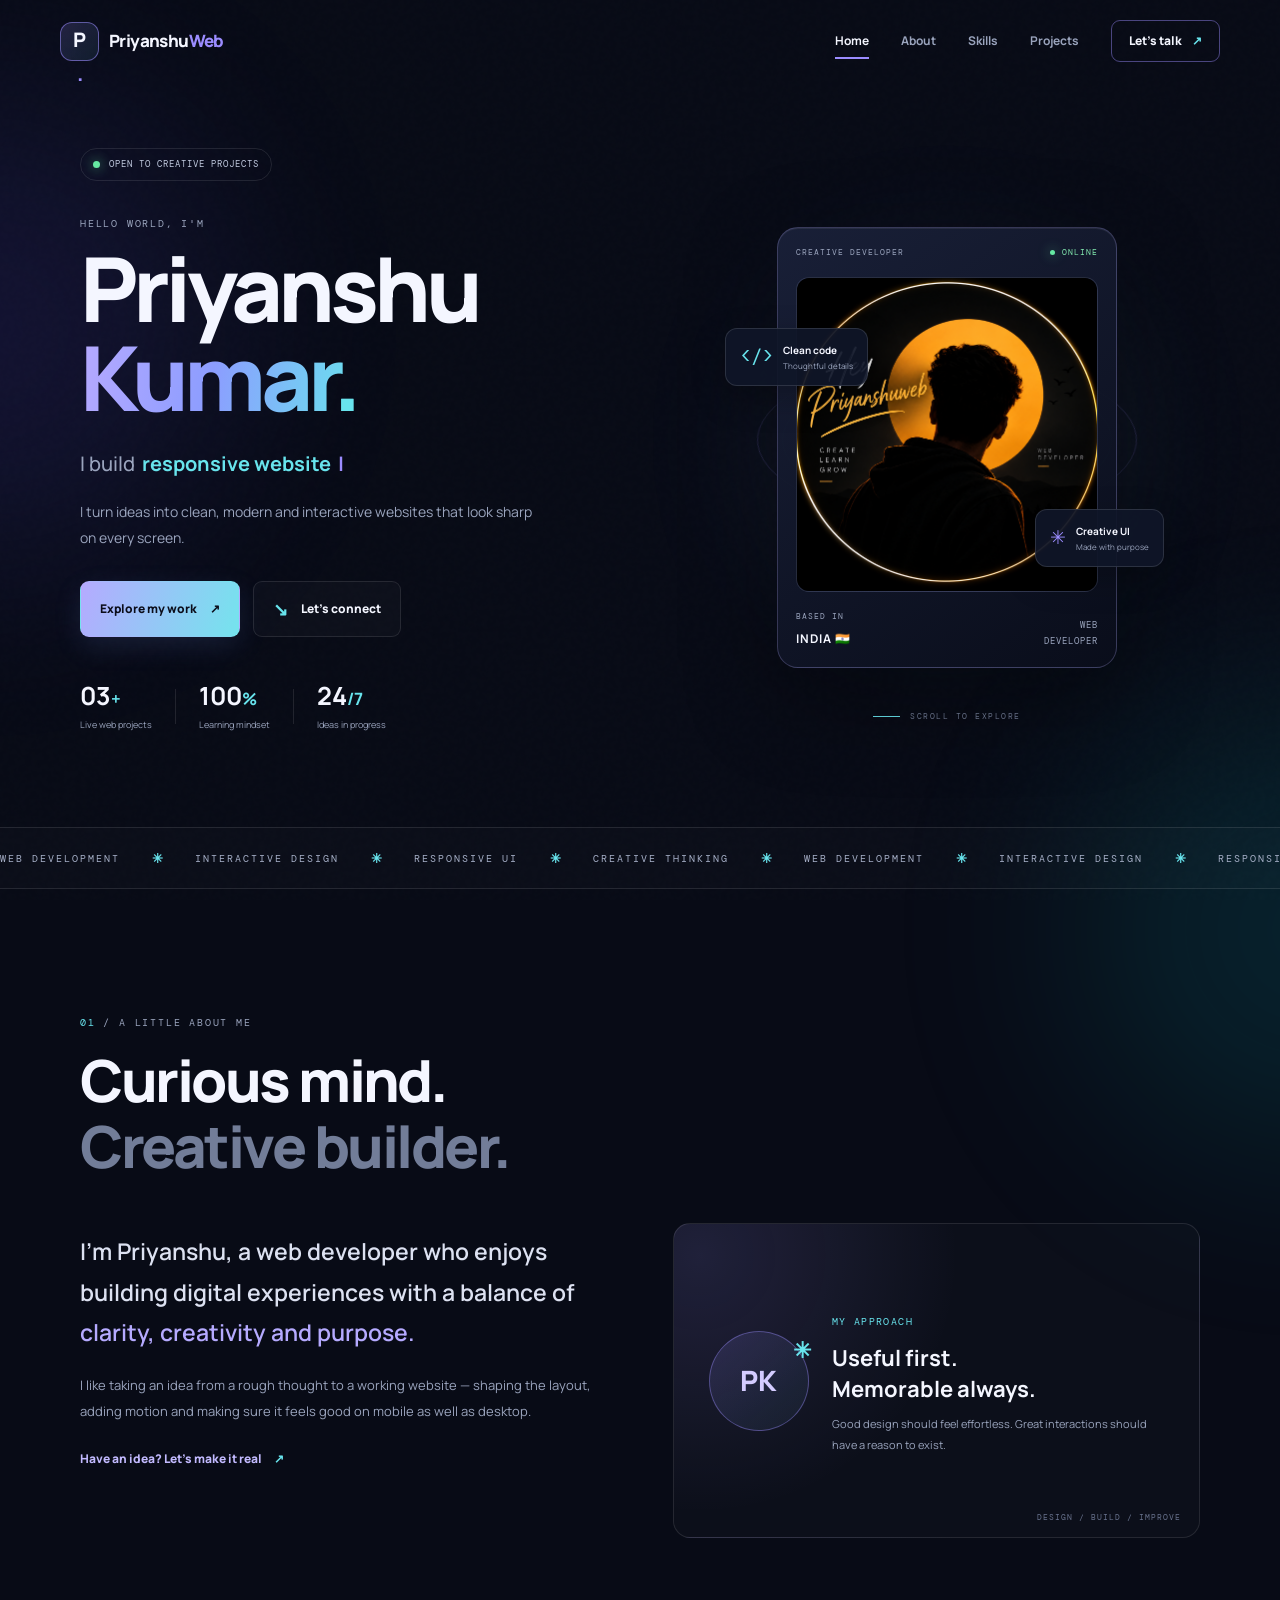
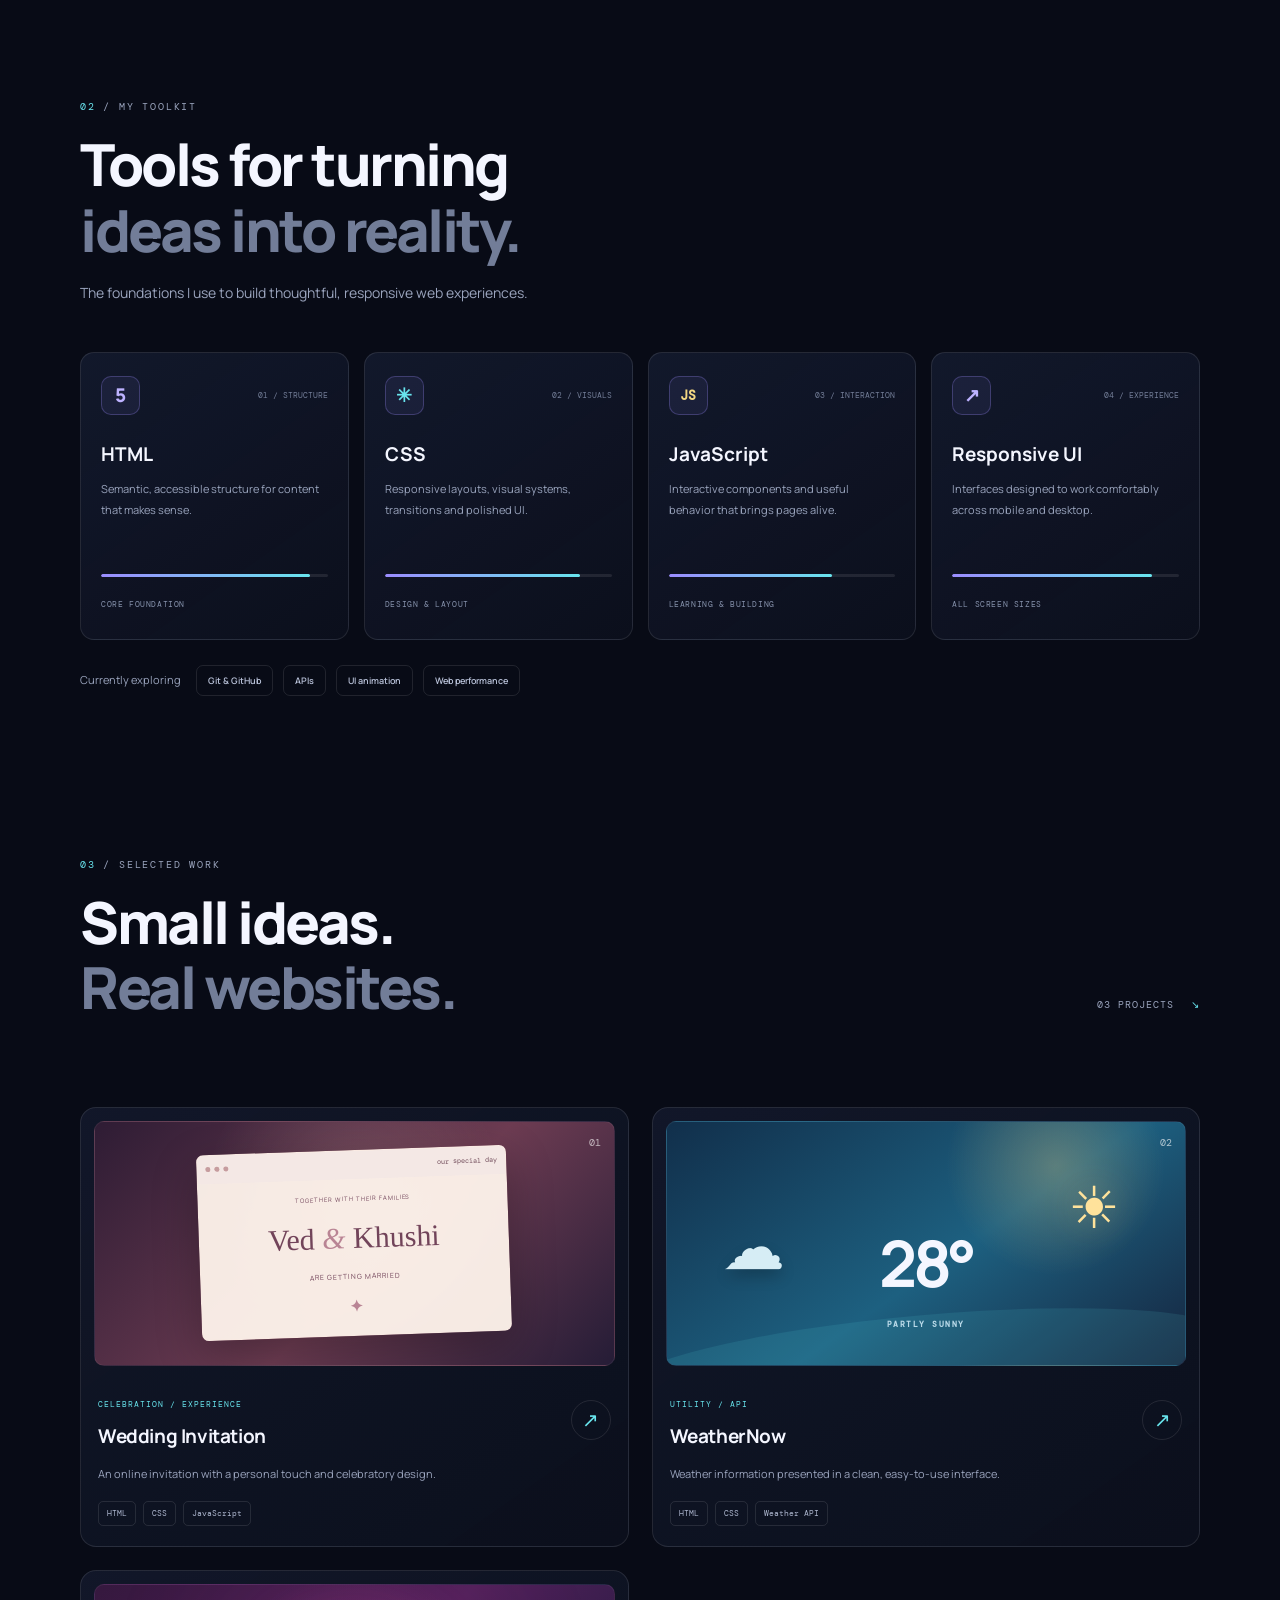
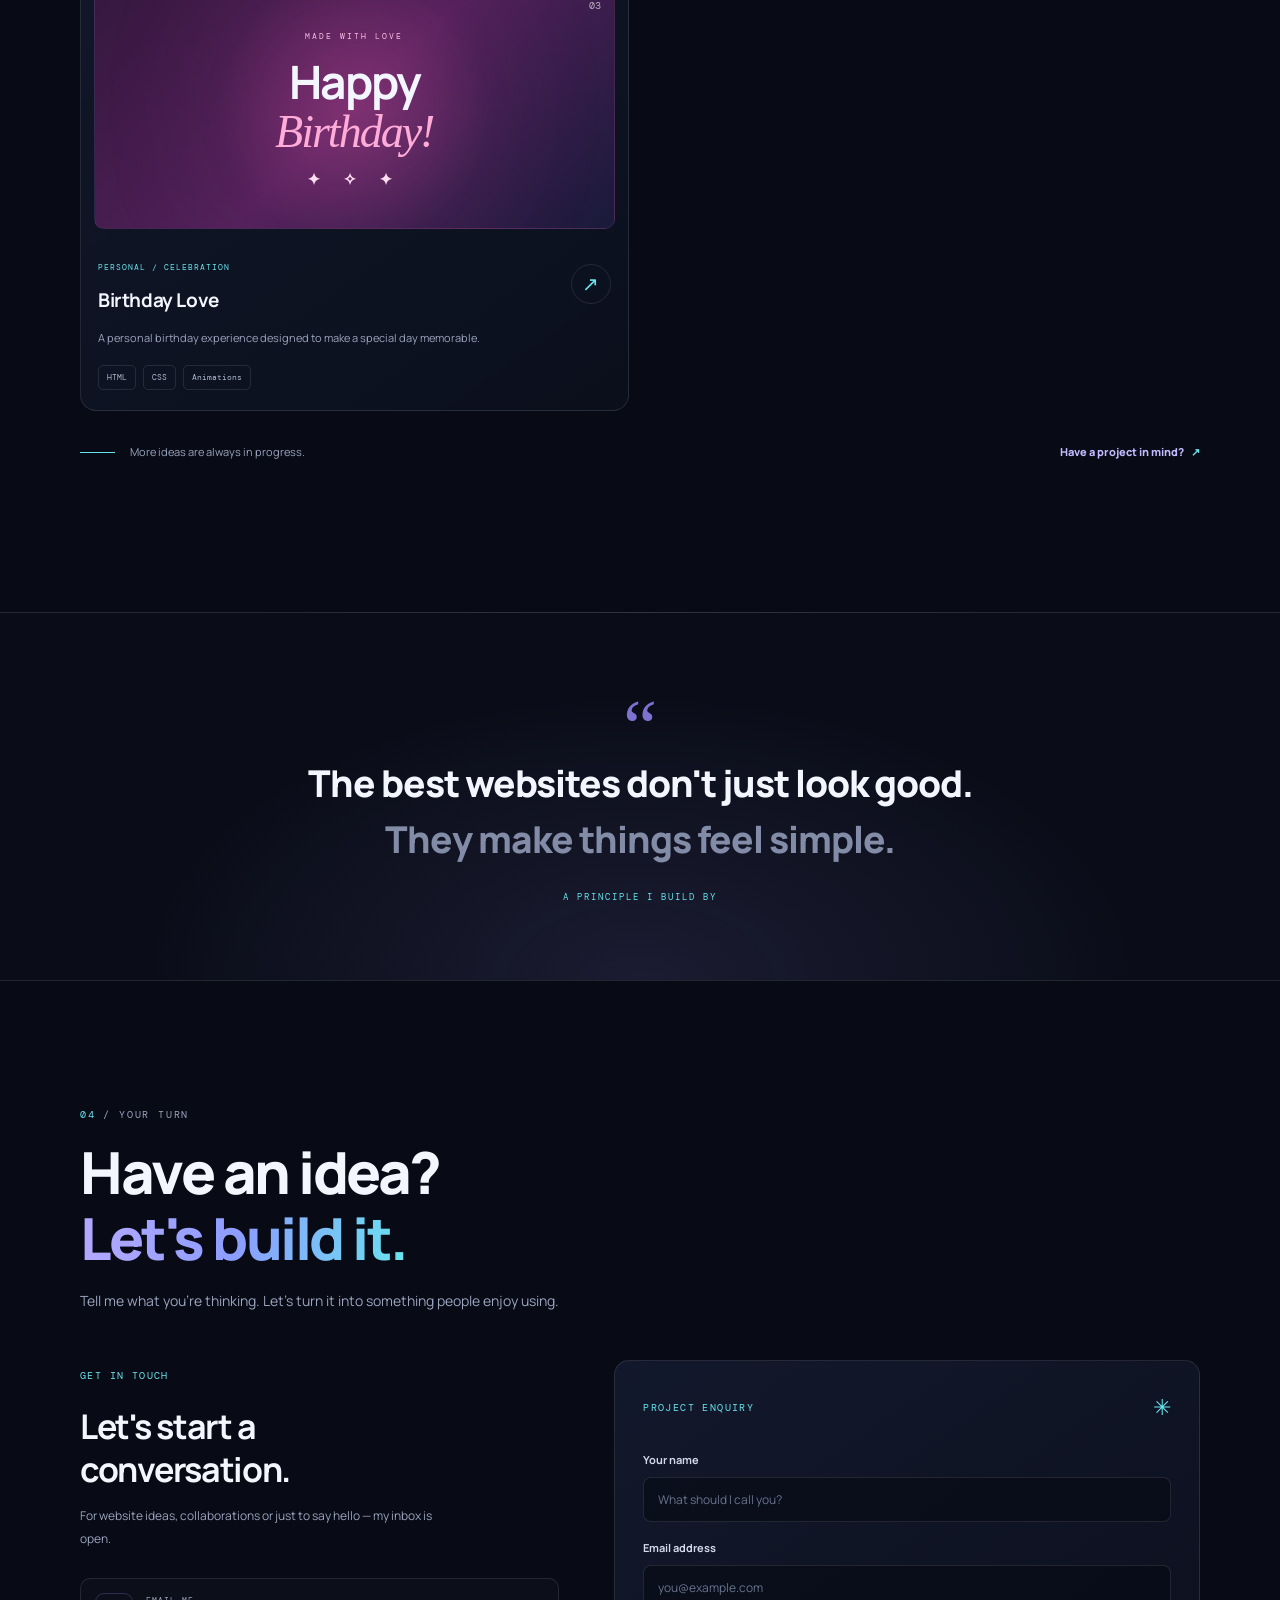
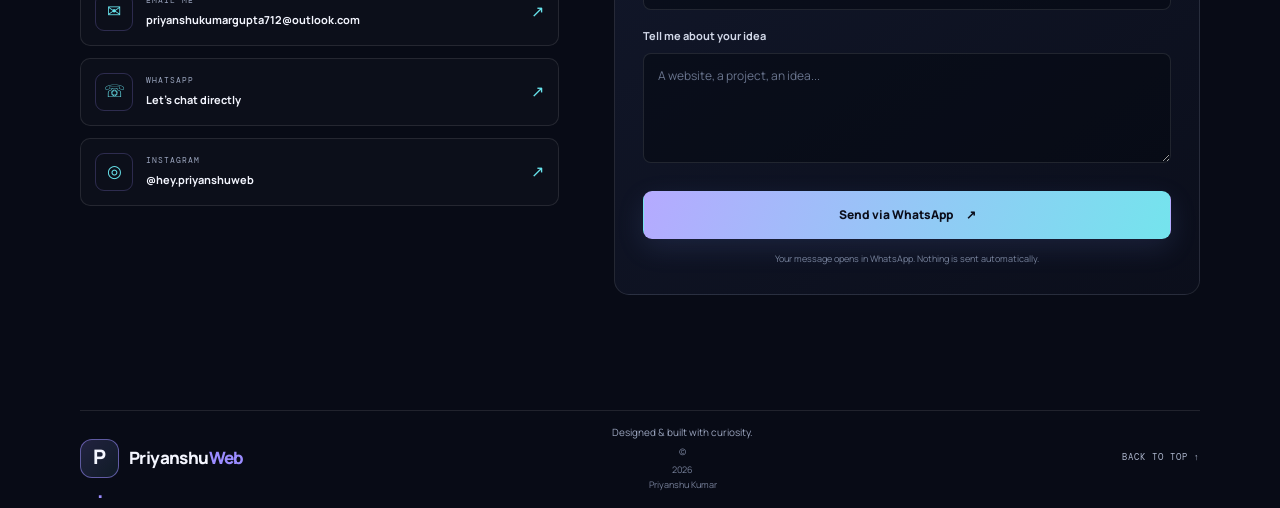
==== commit 6c1781f6: "Update index.html" ====
--- a/index.html
+++ b/index.html
@@ -321,7 +321,7 @@
             <span class="method-arrow">↗</span>
           </a>
 
-          <a class="contact-method" href="https://wa.me/918709397011" target="_blank" rel="noopener noreferrer">
+          <a class="contact-method" href="https://wa.me/919142686191" target="_blank" rel="noopener noreferrer">
             <span class="method-icon">☏</span>
             <span><small>WHATSAPP</small><b>Let's chat directly</b></span>
             <span class="method-arrow">↗</span>
@@ -366,4 +366,4 @@
 
   <script src="script.js"></script>
 </body>
-</html>+</html>
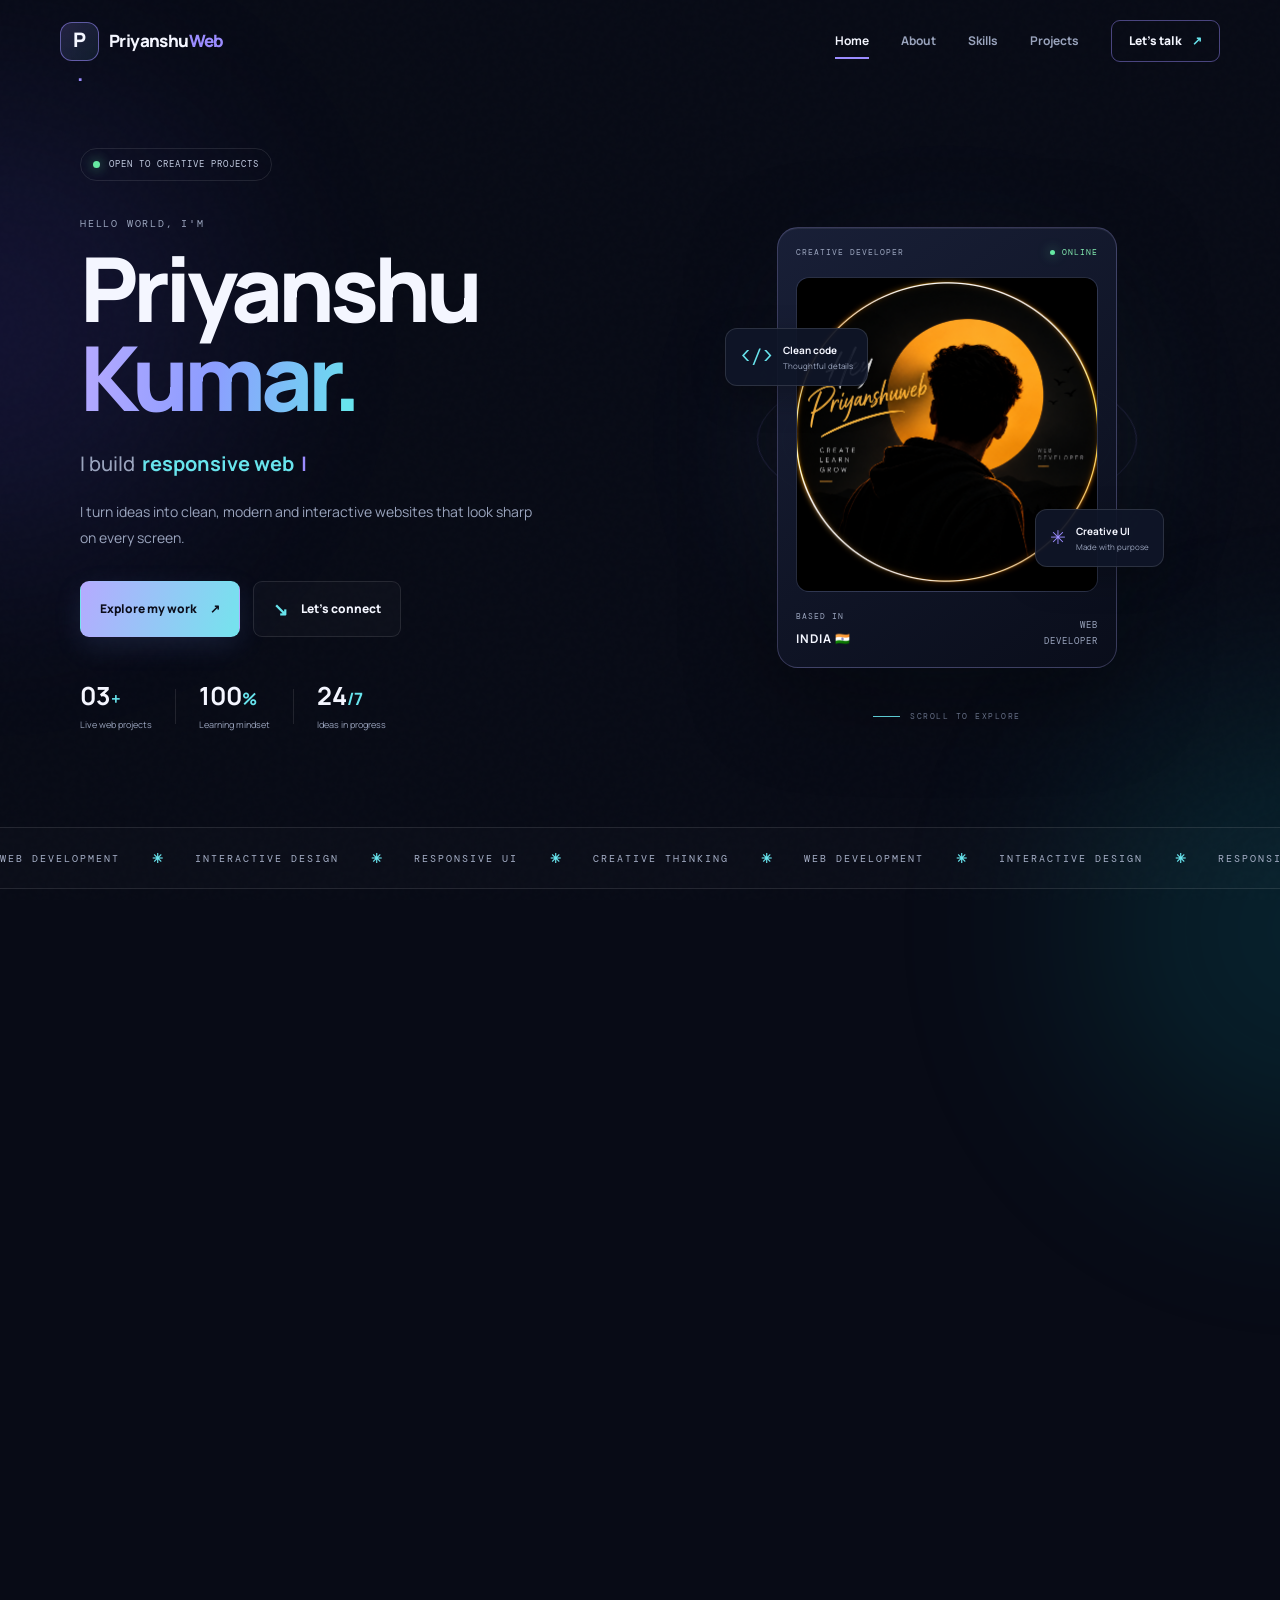
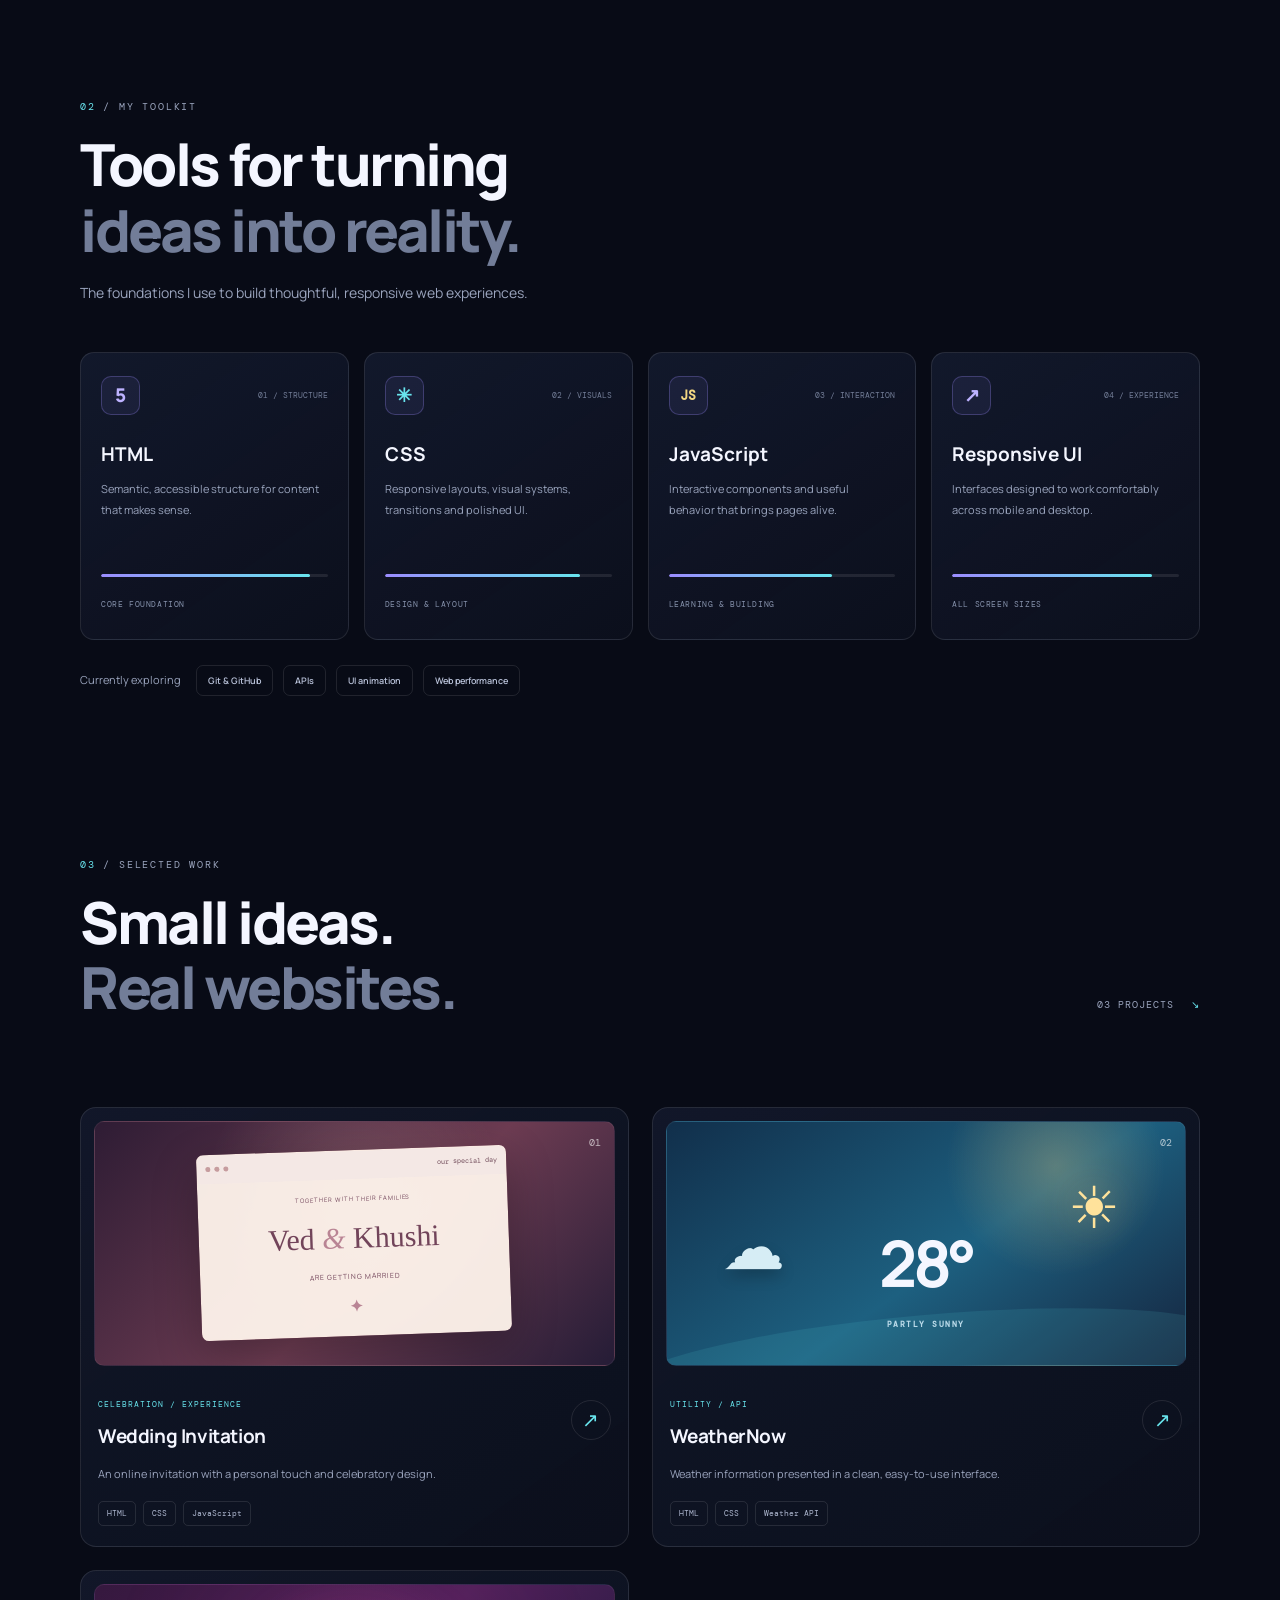
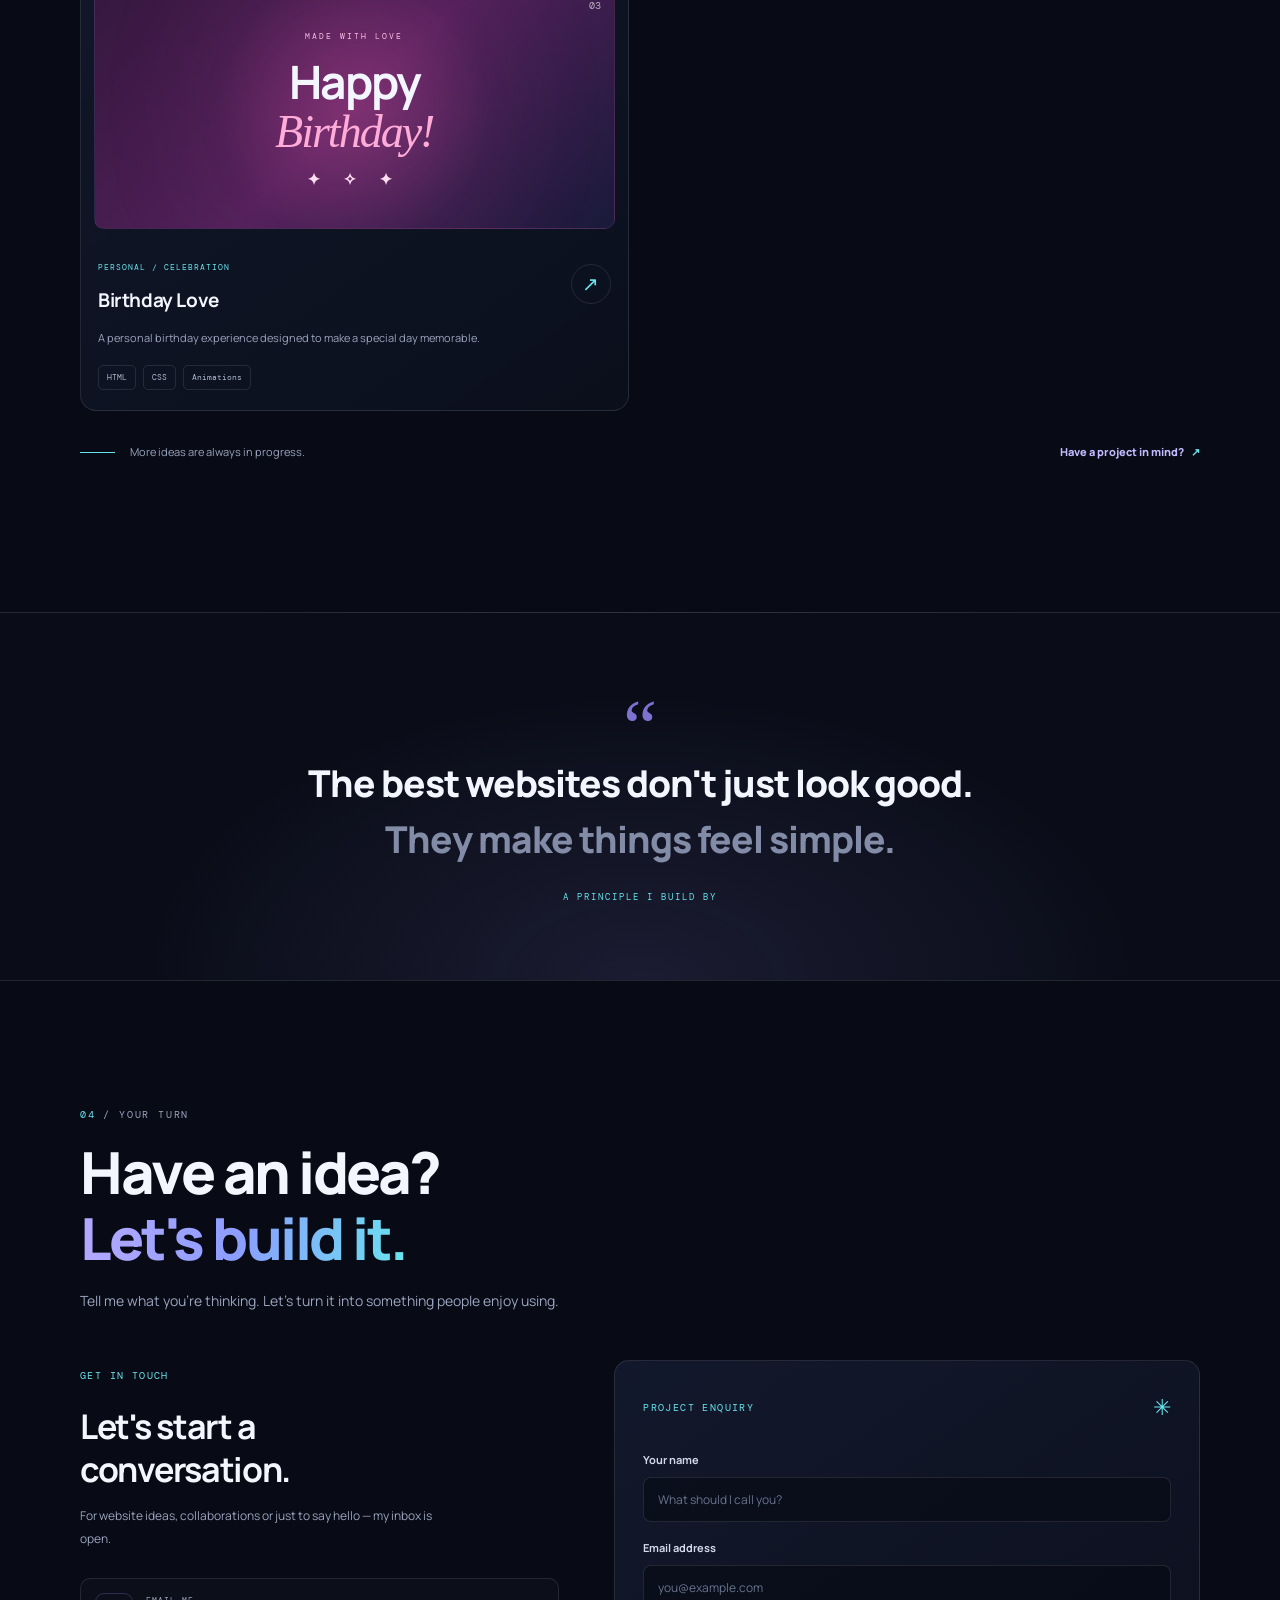
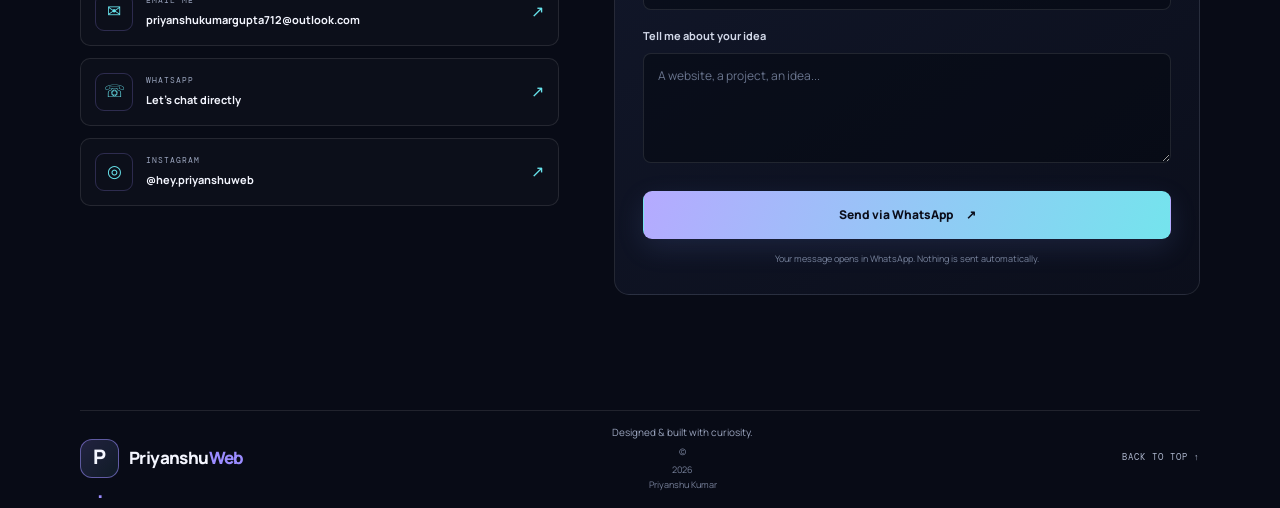
==== commit 0089b11a: "Update index.html" ====
--- a/index.html
+++ b/index.html
@@ -260,7 +260,7 @@
 
           <div class="project-info">
             <div><span class="project-type">UTILITY / API</span><h3>WeatherNow</h3></div>
-            <a href="https://heypriyanshuweb.github.io/Wheater/" target="_blank" rel="noopener noreferrer" class="project-arrow" aria-label="Open WeatherNow website">↗</a>
+            <a href="https://livewheater.vercel.app/" target="_blank" rel="noopener noreferrer" class="project-arrow" aria-label="Open WeatherNow website">↗</a>
           </div>
           <p>Weather information presented in a clean, easy-to-use interface.</p>
           <div class="project-tags"><span>HTML</span><span>CSS</span><span>Weather API</span></div>
